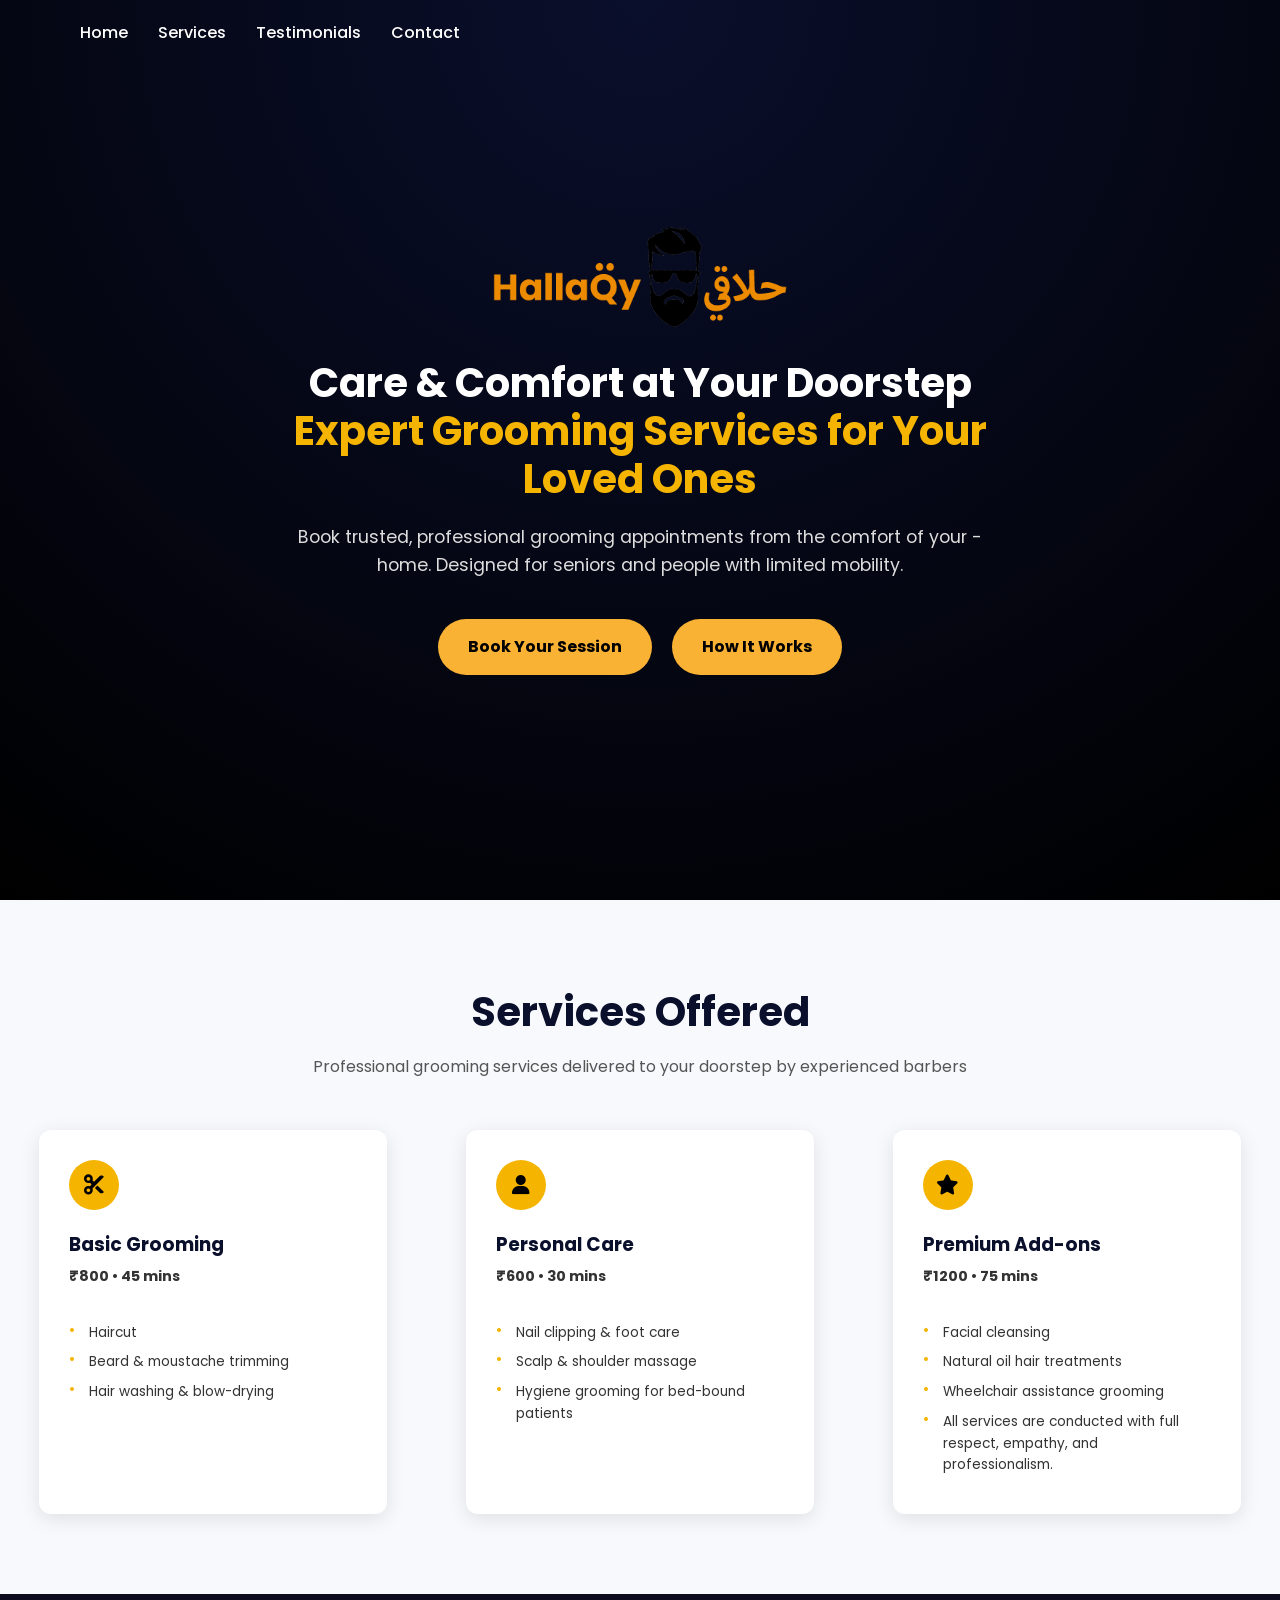
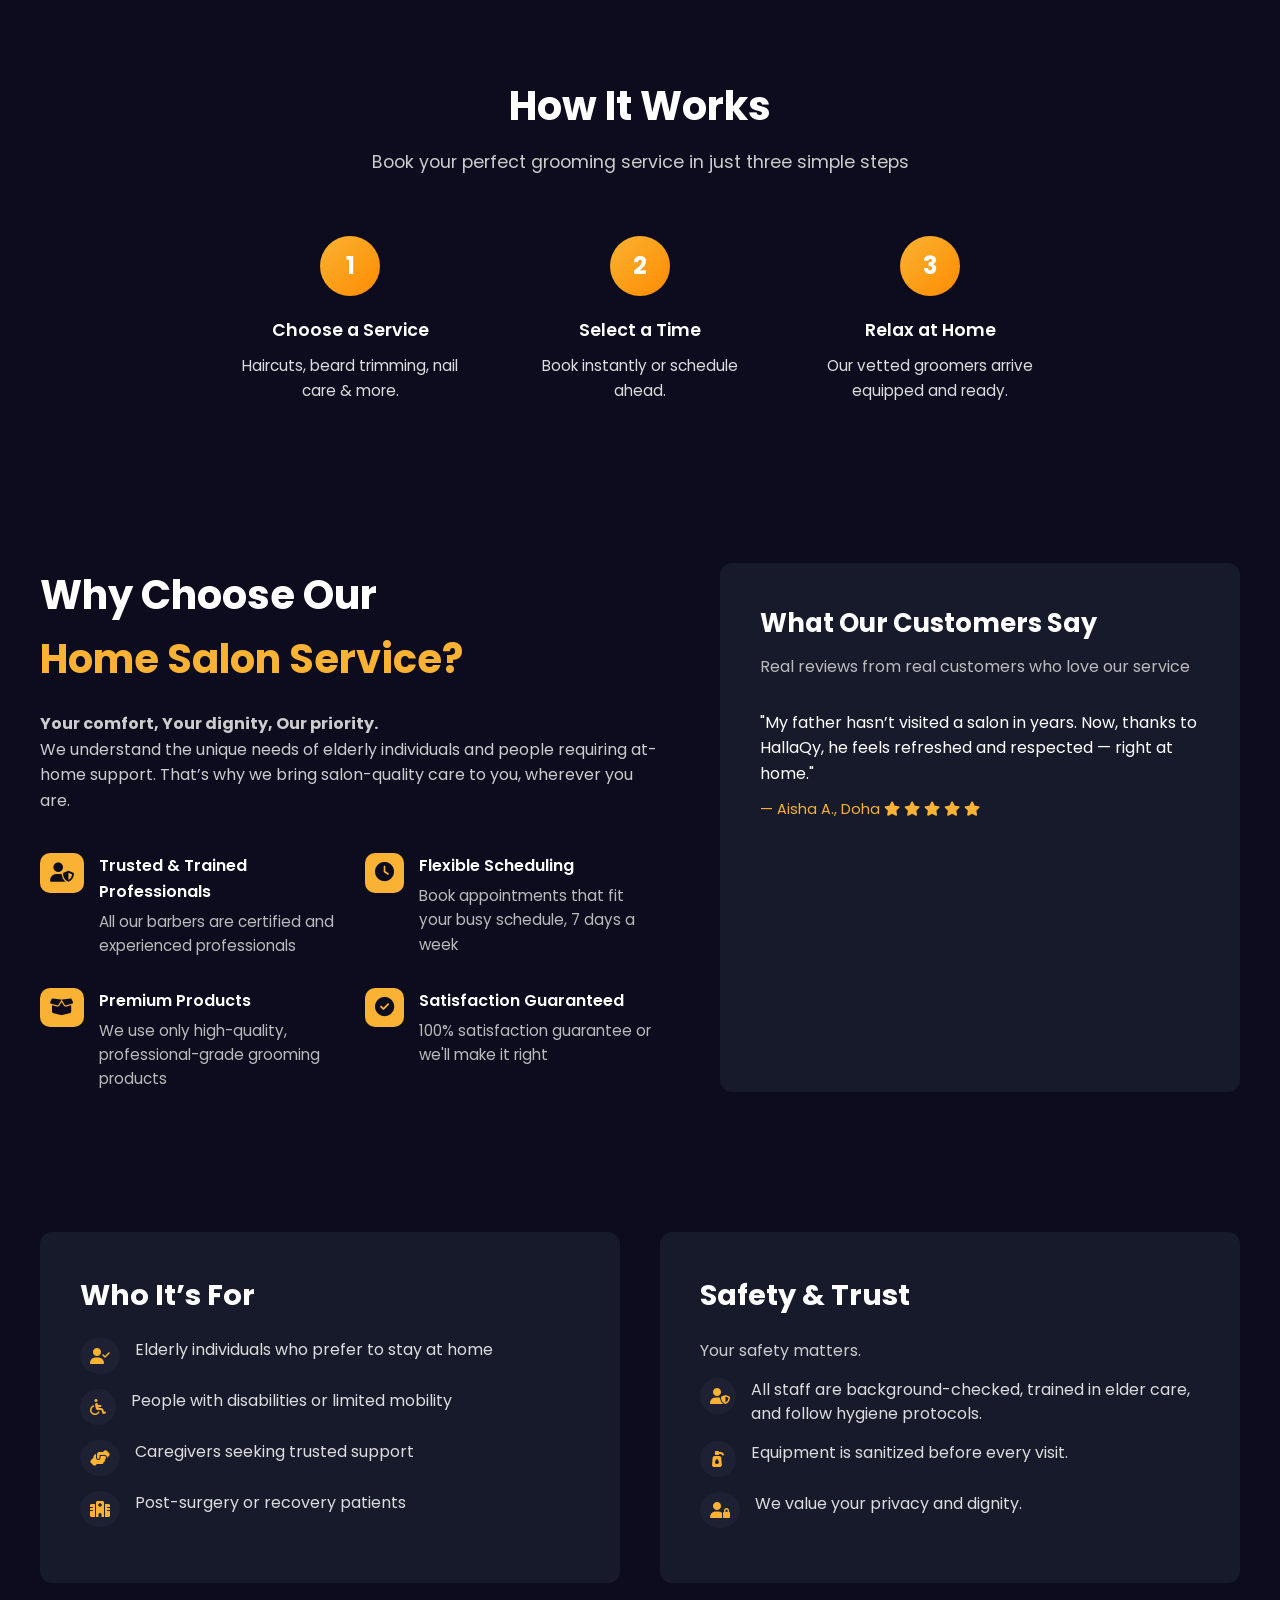
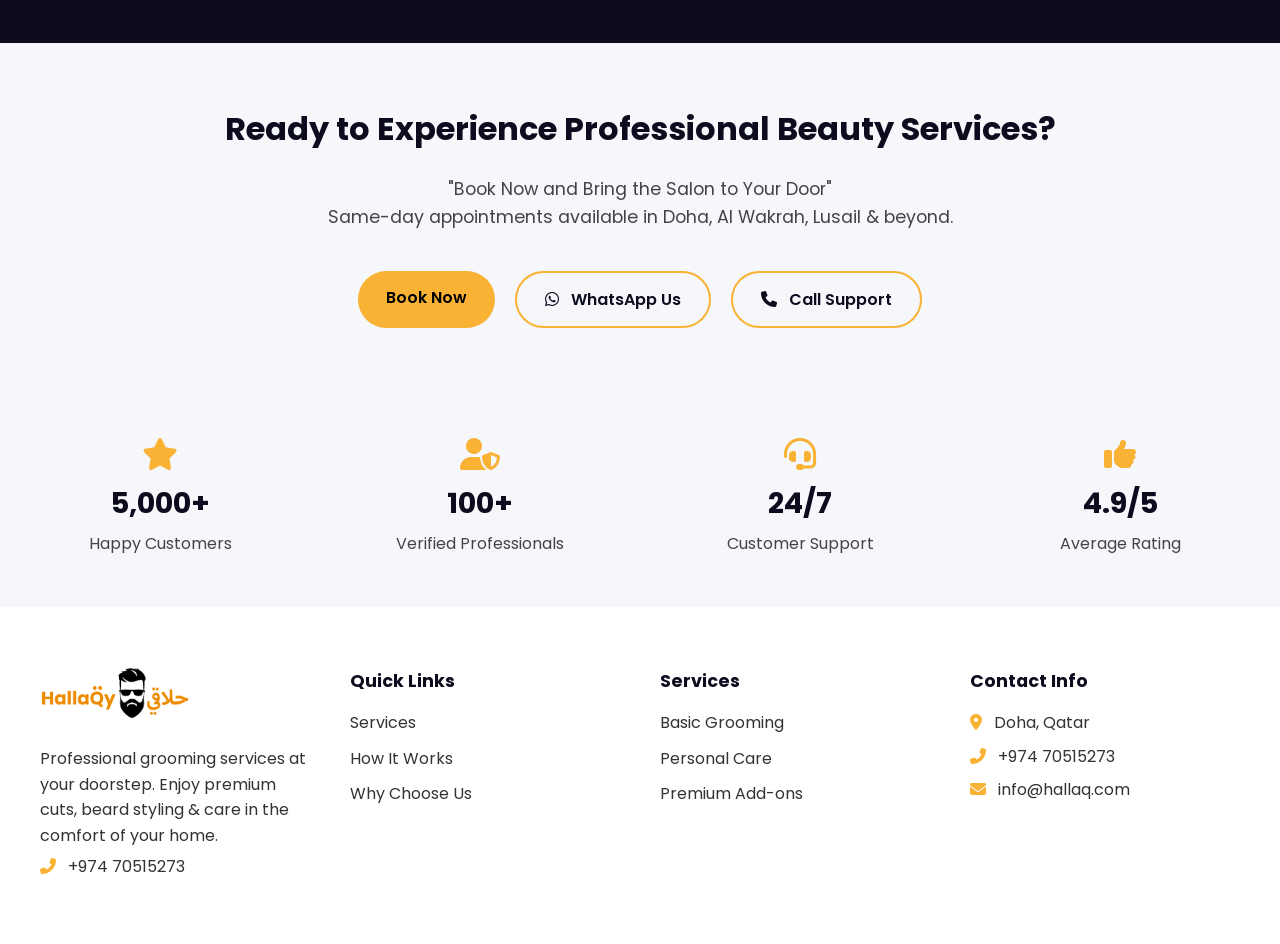
==== index.html @ 3d8571be "index.html" ====
<!DOCTYPE html>
<html lang="en">
<head>
  <meta charset="UTF-8" />
  <meta name="viewport" content="width=device-width, initial-scale=1.0"/>
  <link href="https://fonts.googleapis.com/css2?family=Poppins:wght@400;600;700&display=swap" rel="stylesheet">
<!-- Font Awesome CDN -->
<link rel="stylesheet" href="https://cdnjs.cloudflare.com/ajax/libs/font-awesome/6.4.0/css/all.min.css">

  <title>HallaQy</title>
  <link rel="stylesheet" href="css/style.css" />
</head>
<!-- ===== Navbar ===== -->
<header>
  <nav class="navbar">
    <ul id="navbar" class="nav-links">
      <li><a href="#">Home</a></li>
      <li><a href="#services">Services</a></li>
      <li><a href="#why-choose">Testimonials</a></li>
      <li><a href="#footer-contact">Contact</a></li>
    </ul>
  </nav>
</header>


<!-- ===== Hero Section ===== -->
<section class="hero">
  <div class="hero-content">
  <div class="hero-logo-wrap">
    <img src="images/LOGO-1.png" alt="HallaQ Gents Logo" class="hero-logo">
  </div>

    <h1>
      Care & Comfort at Your Doorstep<br />
      <span>Expert Grooming Services for Your Loved Ones</span>
    </h1>
    <p>
      Book trusted, professional grooming appointments from the comfort of your - home. Designed for seniors and people with
      limited mobility.
    </p>
    <div class="hero-buttons">
      <a href="#" class="btn btn-primary" data-open="booking">Book Your Session</a>
      <a href="#how-it-works" class="btn btn-primary">How It Works</a>
    </div>
  </div>
</section>

<!-- ===== Services Section ===== -->
<section id="services" class="services">
  <div class="container">
    <h2>Services Offered</h2>
    <p class="section-subtitle">Professional grooming services delivered to your doorstep by experienced barbers</p>
    <div class="service-cards">
      <!-- Card 1 -->
      <div class="service-card">
        <div class="service-icon"><i class="fas fa-cut"></i></div>
        <h3>Basic Grooming</h3>
        <p class="price">₹800 • 45 mins</p>
        <p></p>
        <ul>
          <li>Haircut</li>
          <li>Beard & moustache trimming</li>
          <li>Hair washing & blow-drying</li>
        </ul>
      </div>

      <!-- Card 2 -->
      <div class="service-card">
        <div class="service-icon"><i class="fas fa-user"></i></div>
        <h3>Personal Care</h3>
        <p class="price">₹600 • 30 mins</p>
        <p></p>
        <ul>
          <li>Nail clipping & foot care</li>
          <li>Scalp & shoulder massage</li>
          <li>Hygiene grooming for bed-bound patients</li>
        </ul>
      </div>

      <!-- Card 3 -->
      <div class="service-card">
        <div class="service-icon"><i class="fas fa-star"></i></div>
        <h3>Premium Add-ons</h3>
        <p class="price">₹1200 • 75 mins</p>
        <p></p>
        <ul>
          <li>Facial cleansing</li>
          <li>Natural oil hair treatments</li>
          <li>Wheelchair assistance grooming</li>
          <li>All services are conducted with full respect, empathy, and professionalism.</li>
        </ul>
      </div>

  </div>

</section>

<!-- ===== How It Works Section ===== -->
<section id="how-it-works" class="how-it-works">
  <h2>How It Works</h2>
  <p class="how-subtitle">
    Book your perfect grooming service in just three simple steps
  </p>
  <div class="how-steps">
    <div class="how-step">
      <div class="how-icon">1</div>
      <h3>Choose a Service</h3>
      <p>Haircuts, beard trimming, nail care & more.</p>
    </div>
    <div class="how-step">
      <div class="how-icon">2</div>
      <h3>Select a Time</h3>
      <p>Book instantly or schedule ahead.</p>
    </div>
    <div class="how-step">
      <div class="how-icon">3</div>
      <h3>Relax at Home</h3>
      <p>Our vetted groomers arrive equipped and ready.</p>
    </div>
  </div>
</section>

<!-- ===== Why Chose Us Section ===== -->
<section id="why-choose" class="why-choose">
  <div class="why-left">
    <h2>Why Choose Our<br><span>Home Salon Service?</span></h2>
    <p>
     <strong>Your comfort, Your dignity, Our priority.</strong><br>
     We understand the unique needs of elderly individuals and people requiring at-home support. That’s why we bring
     salon-quality care to you, wherever you are.
    </p>

    <div class="features">
      <div class="feature-item">
        <i class="fas fa-user-shield"></i>
        <div>
          <h4>Trusted & Trained Professionals</h4>
          <p>All our barbers are certified and experienced professionals</p>
        </div>
      </div>

      <div class="feature-item">
        <i class="fas fa-clock"></i>
        <div>
          <h4>Flexible Scheduling</h4>
          <p>Book appointments that fit your busy schedule, 7 days a week</p>
        </div>
      </div>

      <div class="feature-item">
        <i class="fas fa-box-open"></i>
        <div>
          <h4>Premium Products</h4>
          <p>We use only high-quality, professional-grade grooming products</p>
        </div>
      </div>

      <div class="feature-item">
        <i class="fas fa-check-circle"></i>
        <div>
          <h4>Satisfaction Guaranteed</h4>
          <p>100% satisfaction guarantee or we'll make it right</p>
        </div>
      </div>
    </div>
  </div>

  <div class="why-right">
    <h3>What Our Customers Say</h3>
    <p class="subheading">
      Real reviews from real customers who love our service
    </p>
    <div class="reviews-carousel">
      <div class="review active">
        <p>"My father hasn’t visited a salon in years. Now, thanks to HallaQy, he feels refreshed and respected — right at home."</p>
        <span>— Aisha A., Doha</span>
          <span>
          <i class="fas fa-star"></i> 
           <i class="fas fa-star"></i> 
            <i class="fas fa-star"></i> 
             <i class="fas fa-star"></i> 
              <i class="fas fa-star"></i> 
            </span>
      </div>
      <div class="review">
        <p>"Highly professional, respectful, and kind. It’s more than a service — it’s comfort for my mother."</p>
        <span>— Nasser K.</span>
         <span>
          <i class="fas fa-star"></i> 
           <i class="fas fa-star"></i> 
            <i class="fas fa-star"></i> 
             <i class="fas fa-star"></i> 
             <i class="fas fa-star-half-alt"></i> 
            </span>
      </div>
      <div class="review">
        <p>"Brilliant experience! The barber was punctual, clean, and made my grandfather feel valued."</p>
        <span>— Fatima R.</span>
         <span>
          <i class="fas fa-star"></i> 
           <i class="fas fa-star"></i> 
            <i class="fas fa-star"></i> 
             <i class="fas fa-star"></i> 
              <i class="fas fa-star"></i>
            </span>
      </div>
    </div>
  </div>
</section>

<!-- ===== Who is it for ===== -->
<section class="who-safety">
  <div class="who">
    <h3>Who It’s For</h3>
    <ul>
      <li><i class="fas fa-user-check"></i> Elderly individuals who prefer to stay at home</li>
      <li><i class="fas fa-wheelchair"></i> People with disabilities or limited mobility</li>
      <li><i class="fas fa-hands-helping"></i> Caregivers seeking trusted support</li>
      <li><i class="fas fa-hospital"></i> Post-surgery or recovery patients</li>
    </ul>
  </div>
  <div class="safety">
    <h3>Safety & Trust</h3>
    <p>Your safety matters.</p>
    <ul>
      <li><i class="fas fa-user-shield"></i> All staff are background-checked, trained in elder care, and follow hygiene protocols.</li>
      <li><i class="fas fa-pump-soap"></i> Equipment is sanitized before every visit.</li>
      <li><i class="fas fa-user-lock"></i> We value your privacy and dignity.</li>
    </ul>
  </div>
</section>

<!--Booking-->
<section class="cta-section">
  <h2>Ready to Experience Professional Beauty Services?</h2>
  <p>"Book Now and Bring the Salon to Your Door"<br>
  Same-day appointments available in Doha, Al Wakrah, Lusail & beyond.</p>
  <div class="cta-buttons">
    <a href="#booking" class="btn-primary" data-open="booking">Book Now</a>
    <a href="https://api.whatsapp.com//phone=+974 70515273" class="btn-outline"><i class="fab fa-whatsapp"></i> WhatsApp Us</a>
    <a href="tel: +97470515273" class="btn-outline"><i class="fas fa-phone"></i> Call Support</a>
  </div>
</section>

<!-- ====== Stats Section ====== -->
<section class="stats-section">
  <div class="stats-container">
    <div class="stat-item">
      <i class="fas fa-star"></i>
      <h3>5,000+</h3>
      <p>Happy Customers</p>
    </div>
    <div class="stat-item">
      <i class="fas fa-user-shield"></i>
      <h3>100+</h3>
      <p>Verified Professionals</p>
    </div>
    <div class="stat-item">
      <i class="fas fa-headset"></i>
      <h3>24/7</h3>
      <p>Customer Support</p>
    </div>
    <div class="stat-item">
      <i class="fas fa-thumbs-up"></i>
      <h3>4.9/5</h3>
      <p>Average Rating</p>
    </div>
  </div>
</section>

<!-- ===== Book Now Popup Form ===== -->
<div id="bookingModal" class="modal">
  <div class="modal-content">
    <span class="close">&times;</span>
    <h2>Your Grooming, Your Home – Book Now!</h2>
    <form action="https://formspree.io/f/xwpbjlen" method="POST">
      <label for="fullName">Full Name *</label>
      <input type="text" id="fullName" name="fullName" required placeholder="Enter your full name">

      <label for="phone">Phone Number *</label>
        <input type="tel" id="phone" name="phone" pattern="^(?:\+974)?[3-7]\d{7}$" required placeholder="+974 xxxxxxxx">
      <label for="email">Email Address</label>
      <input type="email" id="email" name="email" placeholder="example@email.com">

      <label for="location">Your Location *</label>
      <div class="location-wrapper">
        <input type="text" id="location" name="location" required placeholder="Enter your location">
        <button type="button" id="getLocation">Use Current Location</button>
      </div>
      <div id="map" style="height: 300px; display:none;"></div>

      <label for="service">Select Service *</label>
      <select id="service" name="service" required>
        <option value="">-- Select a Service --</option>
        <option value="Basic Grooming">Basic Grooming - QAR 80</option>
        <option value="Beard Grooming">Personal Care - QAR 60</option>
        <option value="Complete Makeover">Premium Add-ons - QAR 120</option>
      </select>

      <label for="date">Preferred Date *</label>
      <input type="date" id="date" name="date" required>

      <label for="preferredTime">Preferred Time *</label>
      <select id="preferredTime" name="preferredTime" required>
        <!-- Time slots generated dynamically -->
      </select>

      <label for="specialRequest">Special Request</label>
      <textarea id="specialRequest" name="specialRequest" placeholder="Any specific requirements or preferences..."></textarea>

      <!--Formspree honeypot anti-spam -->
      <input type="text" name="_gotcha" style="display:none">

      <!-- Thank-you page after submission -->
      <input type="hidden" name="_next" value="https://yourdomain.com/thank-you.html">


      <button type="submit" class="book-btn">Book Appointment</button>
    </form>
  </div>
</div>



<!-- ====== Footer ====== -->
<footer class="footer">
  <div class="footer-container">
    <div class="footer-about">
      <img src="images/LOGO-1.png" alt="HallaQ" class="footer-logo">
      <p>Professional grooming services at your doorstep. Enjoy premium cuts, beard styling & care in the comfort of your home.</p>
      <p><i class="fas fa-phone-alt"></i> +974 70515273</p>
    </div>
    <div class="footer-links">
      <h4>Quick Links</h4>
      <ul>
        <li><a href="#services">Services</a></li>
        <li><a href="#how-it-works">How It Works</a></li>
        <li><a href="#why-choose">Why Choose Us</a></li>
      </ul>
    </div>
    <div class="footer-services">
      <h4>Services</h4>
      <ul>
        <li>Basic Grooming</li>
        <li>Personal Care</li>
        <li>Premium Add-ons</li>
      </ul>
    </div>
    <div id="footer-contact" class="footer-contact">
      <h4>Contact Info</h4>
      <p><i class="fas fa-map-marker-alt"></i> Doha, Qatar</p>
      <p><i class="fas fa-phone-alt"></i> +974 70515273</p>
      <p><i class="fas fa-envelope"></i> info@hallaq.com</p>
    </div>
  </div>
</footer>

<!--Review Motion-->
<script>
  let reviews = document.querySelectorAll('.review');
  let index = 0;

  setInterval(() => {
    reviews[index].classList.remove('active');
    index = (index + 1) % reviews.length;
    reviews[index].classList.add('active');
  }, 5000); // 5 seconds
</script>

<!--Booking Form js-->
<script>
  // === Open/Close Modal ===
  const modal = document.getElementById("bookingModal");
  const openBtn = document.querySelectorAll("[data-open='booking']");
  const closeBtn = document.querySelector(".close");

  openBtn.forEach(btn => {
    btn.onclick = e => {
      e.preventDefault();
      modal.style.display = "block";
      generateTimeSlots(); // Generate slots when opening
    };
  });

  closeBtn.onclick = () => modal.style.display = "none";
  window.onclick = e => { if (e.target == modal) modal.style.display = "none"; };

  // === Get Location ===
  document.getElementById("getLocation").addEventListener("click", () => {
    if (navigator.geolocation) {
      navigator.geolocation.getCurrentPosition(showPosition);
    } else {
      alert("Geolocation is not supported by this browser.");
    }
  });

  function showPosition(position) {
    const lat = position.coords.latitude;
    const lon = position.coords.longitude;
    document.getElementById("location").value = `Lat: ${lat}, Lon: ${lon}`;
    showMap(lat, lon);
  }

  function showMap(lat, lon) {
    const mapDiv = document.getElementById("map");
    mapDiv.style.display = "block";
    mapDiv.innerHTML = `<iframe
      width="100%"
      height="300"
      frameborder="0" style="border:0"
      src="https://www.google.com/maps?q=${lat},${lon}&hl=es;z=14&output=embed">
    </iframe>`;
  }

  // === Generate Preferred Time Slots ===
  function generateTimeSlots() {
    const select = document.getElementById('preferredTime');
    const now = new Date();
    const currentHour = now.getHours();
    const nextAvailableHour = Math.max(10, currentHour + 1); // 10 AM earliest

    select.innerHTML = ''; // Clear previous

    for (let hour = nextAvailableHour; hour <= 22; hour++) {
      let ampm = hour >= 12 ? 'PM' : 'AM';
      let displayHour = hour % 12;
      displayHour = displayHour ? displayHour : 12;

      const option = document.createElement('option');
      option.value = `${displayHour}:00 ${ampm}`;
      option.text = `${displayHour}:00 ${ampm}`;
      select.appendChild(option);
    }

    if (select.options.length === 0) {
      const option = document.createElement('option');
      option.text = 'No slots available today. Please select another date.';
      option.disabled = true;
      select.appendChild(option);
    }
  }
    generateTimeSlots();
</script>


</html>
---- css/style.css ----
/* Reset default styles */
* {
  margin: 0;
  padding: 0;
  box-sizing: border-box;
}

body {
  line-height: 1.6;
  color: #fff;
  font-family: 'Poppins', sans-serif;
}

html {
  scroll-behavior: smooth;
}


/* Navbar */
header {
  position: absolute;
  top: 0;
  width: 100%;
  padding: 20px 50px;
  display: flex;
  justify-content: space-between;
  align-items: center;
  z-index: 10;
}

.navbar {
  display: flex;
  justify-content: space-between;
  align-items: center;
  width: 100%;
}

.logo {
  font-size: 1.5rem;
  font-weight: bold;
}

.nav-links {
  list-style: none;
  display: flex;
}

.nav-links li {
  margin-left: 30px;
}

#navbar li a:hover,
#navbar li a.active{
    color: #f4b400;
}

.nav-links a {
  text-decoration: none;
  color: #fff;
  font-weight: 500;
  transition: color 0.3s ease;
}

.nav-links a:hover {
  color: #ddd;
}

/* Hero Section */
.hero {
  height: 100vh;
  background: radial-gradient(circle at top, #0a0f2c, #000);
  color: #fff;
  display: flex;
  align-items: center;
  justify-content: center;
  text-align: center;
  padding: 0 20px;
}

.hero-content {
  max-width: 700px;
}

.hero-logo-wrap {
  display: flex;
  justify-content: center;
  align-items: center;
  margin-bottom: 30px;
}

.hero-logo {
  max-width: 300px; /* Adjust to your preference */
  height: auto;
}


.hero h1 {
  font-size: 2.5rem;
  line-height: 1.2;
  margin-bottom: 20px;
}

.hero h1 span {
  color: #f4b400; /* Golden yellow */
}

.hero p {
  font-size: 1.1rem;
  color: #ddd;
  margin-bottom: 40px;
}

.btn {
  display: inline-block;
  padding: 15px 30px;
  background: #f4b400;
  color: #000;
  font-weight: bold;
  text-decoration: none;
  border-radius: 30px;
  transition: background 0.3s ease;
}

.btn:hover {
  background: #e0a800;
}

.hero-buttons {
  display: flex;
  gap: 20px;
  justify-content: center;
  flex-wrap: wrap; /* Responsive on small screens */
}

.btn-primary {
  background: #f4b400;
  color: #000;
}

.btn-secondary {
  background: transparent;
  border: 2px solid #f4b400;
  color: #f4b400;
}

.btn-primary:hover {
  background: #e0a800;
}

.btn-secondary:hover {
  background: #f4b400;
  color: #000;
}

/* Services Section */
.services {
  padding: 80px 20px;
  background: #f8f9fc;
  text-align: center;
}

.services h2 {
  font-size: 2.5rem;
  margin-bottom: 10px;
  color: #0a0f2c;
}

.section-subtitle {
  font-size: 1rem;
  color: #555;
  margin-bottom: 50px;
}

.service-cards {
  display: grid;
  grid-template-columns: repeat(auto-fit, minmax(200px, 1fr));
  gap: 40px;
  justify-items: center;
}

.service-card {
  background: #fff;
  border-radius: 12px;
  box-shadow: 0 5px 20px rgba(0,0,0,0.1);
  padding: 30px;
  display: flex;
  flex-direction: column;
  height: 100%;
  width: 90%;
  margin-left: 50px;
  margin-right: 50px;
  text-align: left;
  transition: transform 0.3s ease;
}

.service-card:hover {
  transform: translateY(-8px);
}

.service-icon {
  background: #f4b400;
  color: #000;
  font-size: 24px;
  width: 50px;
  height: 50px;
  border-radius: 50%;
  display: flex;
  align-items: center;
  justify-content: center;
  margin-bottom: 20px;
}

.service-icon i {
  font-size: 20px;
}

.service-card h3 {
  margin-bottom: 5px;
  color: #0a0f2c;
}

.price {
  margin: 0; 
  font-weight: 700;
  font-size: 1rem;
  color: #333; /* dark text */
}


.service-card p {
  font-size: 0.9rem;
  margin-bottom: 15px;
  color: #333;
}

.service-card ul {
  list-style: none;
  padding: 0;
  margin-top: 4px;
}

.service-card ul li {
  font-size: 0.85rem;
  margin-top: 0px;
  margin-bottom: 8px;
  position: relative;
  padding-left: 20px;
  color: #333; /* <-- Makes text dark and readable on white background */
}

.service-card ul li::before {
  content: '•';
  position: absolute;
  left: 0;
  color: #f4b400; /* Golden bullet point */
  font-size: 1rem;
  line-height: 1;
}

/* === How It Works Section === */
.how-it-works {
  background: #0c0c1e; /* same dark hero bg */
  color: #fff;
  text-align: center;
  padding: 80px 20px;
}

.how-it-works h2 {
  font-size: 2.5rem;
  margin-bottom: 10px;
}

.how-it-works .how-subtitle {
  font-size: 1.1rem;
  color: #ccc;
  margin-bottom: 60px;
}

.how-steps {
  display: flex;
  flex-wrap: wrap;
  justify-content: center;
  gap: 40px;
}

.how-step {
  max-width: 250px;
}

.how-icon {
  background: linear-gradient(135deg, #f9b233, #ff8c00); /* gold/orange gradient */
  color: #fff;
  font-size: 1.5rem;
  width: 60px;
  height: 60px;
  line-height: 60px;
  margin: 0 auto 20px;
  border-radius: 50%;
  font-weight: 700;
}

.how-step h3 {
  margin-bottom: 10px;
  font-size: 1.1rem;
  font-weight: 600;
}

.how-step p {
  font-size: 0.95rem;
  color: #ddd;
}


/* === Why Choose Section === */
.why-choose {
  display: flex;
  flex-wrap: wrap;
  background: #0c0c1e; /* same as hero */
  color: #fff;
  padding: 80px 40px;
  gap: 60px;
}

.why-left {
  flex: 1 1 500px;
}

.why-left h2 {
  font-size: 2.5rem;
  margin-bottom: 20px;
}

.why-left h2 span {
  color: #f9b233; /* brand accent */
}

.why-left p {
  color: #ccc;
  margin-bottom: 40px;
  line-height: 1.6;
}

.features {
  display: grid;
  grid-template-columns: 1fr 1fr;
  gap: 30px;
}

.feature-item {
  display: flex;
  align-items: flex-start;
  gap: 15px;
}

.feature-item i {
  background: #f9b233;
  color: #0c0c1e;
  padding: 10px;
  border-radius: 10px;
  font-size: 1.2rem;
}

.feature-item h4 {
  margin: 0 0 5px;
  font-weight: 600;
}

.feature-item p {
  margin: 0;
  font-size: 0.95rem;
  color: #bbb;
}

.why-right {
  flex: 1 1 400px;
  background: #161a2b; /* slightly lighter for contrast */
  border-radius: 12px;
  padding: 40px;
}

.why-right h3 {
  margin-bottom: 10px;
  font-size: 1.6rem;
}

.why-right .subheading {
  margin-bottom: 30px;
  color: #bbb;
  font-size: 1rem;
}

.reviews-carousel {
  position: relative;
  height: 150px;
}

.review {
  position: absolute;
  top: 0;
  left: 0;
  opacity: 0;
  transition: opacity 1s ease;
}

.review.active {
  opacity: 1;
}

.review p {
  font-style: 'Poppins', sans-serif;
  margin-bottom: 10px;
}

.review span {
  font-size: 0.9rem;
  color: #f9b233;
}

/* === Who It’s For & Safety === */
.who-safety {
  display: flex;
  flex-wrap: wrap;
  justify-content: space-between;
  background: #0c0c1e; /* same as hero & why choose */
  padding: 60px 40px;
  gap: 40px;
}

.who, .safety {
  flex: 1 1 450px;
  background: #161a2b; /* slight contrast box */
  padding: 40px;
  border-radius: 12px;
}

.who h3, .safety h3 {
  font-size: 1.8rem;
  margin-bottom: 20px;
  color: #fff;
}

.who ul, .safety ul {
  list-style: none;
  padding: 0;
}

.who li, .safety li {
  display: flex;
  align-items: flex-start;
  gap: 15px;
  margin-bottom: 15px;
  color: #ddd;
  line-height: 1.5;
}

.who li i, .safety li i {
  color: #f9b233;
  background: #1e2133;
  padding: 10px;
  border-radius: 50%;
  min-width: 36px;
  text-align: center;
}

.safety p {
  margin-bottom: 15px;
  color: #ccc;
}

/* === CTA Section === */
.cta-section {
  background: #f5f7fb;  /* Light background for contrast */
  padding: 60px 40px;
  text-align: center;
}

.cta-section h2 {
  font-size: 2rem;
  color: #0c0c1e;
  margin-bottom: 20px;
}

.cta-section p {
  font-size: 1.1rem;
  color: #444;
  margin-bottom: 40px;
  line-height: 1.6;
}

.cta-buttons {
  display: flex;
  flex-wrap: wrap;
  justify-content: center;
  gap: 20px;
}

.cta-buttons a {
  padding: 14px 28px;
  border-radius: 50px;
  text-decoration: none;
  font-weight: 600;
  transition: all 0.3s ease;
}

.btn-primary {
  background: #f9b233;
  color: #000;
}

.btn-primary:hover {
  background: #ffbf47;
}

.btn-outline {
  border: 2px solid #f9b233;
  color: #0c0c1e;
}

.btn-outline:hover {
  background: #f9b233;
  color: #000;
}

.cta-buttons i {
  margin-right: 8px;
}

/* === Stats Section === */
.stats-section {
  background: #f5f7fb;  /* Light background for contrast */
  padding: 50px 20px;
  text-align: center;
}

.stats-container {
  display: flex;
  flex-wrap: wrap;
  justify-content: center;
  gap: 40px;
}

.stat-item {
  flex: 1 1 200px;
}

.stat-item i {
  font-size: 2rem;
  color: #f9b233; /* Accent color */
  margin-bottom: 10px;
}

.stat-item h3 {
  font-size: 1.8rem;
  color: #0c0c1e;
  margin-bottom: 5px;
}

.stat-item p {
  font-size: 1rem;
  color: #444;
}

/* === Footer === */
.footer {
  background: #fff;
  padding: 60px 40px;
  color: #333;
}

.footer-container {
  display: grid;
  grid-template-columns: repeat(auto-fit, minmax(200px, 1fr));
  gap: 40px;
}

.footer-logo {
  max-width: 150px;
  margin-bottom: 15px;
}

.footer-about p {
  margin: 5px 0;
}

.footer-links ul,
.footer-services ul {
  list-style: none;
  padding: 0;
}

.footer-links li,
.footer-services li {
  margin-bottom: 10px;
}

.footer-links a {
  text-decoration: none;
  color: #333;
}

.footer-links a:hover {
  text-decoration: underline;
}

.footer h4 {
  margin-bottom: 15px;
  font-size: 1.1rem;
  color: #0c0c1e;
}

.footer-contact p {
  margin: 8px 0;
}

.footer i {
  margin-right: 8px;
  color: #f9b233; /* Accent */
}

/* === Booking Modal === */
.modal {
  display: none;
  position: fixed;
  z-index: 1000;
  padding-top: 60px;
  left: 0; top: 0;
  width: 100%; height: 100%;
  overflow: auto;
  background-color: rgba(0,0,0,0.6);
}

.modal-content {
  background: #fff;
  margin: auto;
  padding: 30px;
  border-radius: 12px;
  max-width: 600px;
  position: relative;
  color: #0c0c1e;
}

.modal-content h2 {
  text-align: center;
  margin-bottom: 20px;
  color: #0c0c1e;
}

.modal-content label {
  display: block;
  margin: 12px 0 5px;
  font-weight: 600;
}

.modal-content input,
.modal-content select,
.modal-content textarea {
  width: 100%;
  padding: 12px;
  margin-bottom: 10px;
  border: 1px solid #ccc;
  border-radius: 6px;
}

.location-wrapper {
  display: flex;
  gap: 10px;
}

.location-wrapper button {
  flex-shrink: 0;
  background: #f9b233;
  border: none;
  padding: 12px 15px;
  border-radius: 6px;
  cursor: pointer;
}

.book-btn {
  display: block;
  width: 100%;
  background: #0c0c1e;
  color: #fff;
  border: none;
  padding: 15px;
  font-size: 1rem;
  border-radius: 6px;
  cursor: pointer;
  margin-top: 15px;
}

.close {
  position: absolute;
  top: 15px; right: 20px;
  font-size: 28px;
  cursor: pointer;
}

/* ================================
   📱 Mobile Responsiveness
   ================================ */
@media (max-width: 768px) {
  /* 1. General Body Padding */
  body {
    padding: 0 1rem;
  }

  /* 2. Hero Section */
  .hero-section {
    text-align: center;
    padding: 4rem 1rem;
  }
  .hero-section h1 {
    font-size: 1.5rem;
  }
  .hero-section p {
    font-size: 1rem;
  }
  .hero-section .btn {
    display: block;
    width: 100%;
    margin-bottom: 10px;
  }

  /* 3. Service Cards */
  .services {
    flex-direction: column;
    align-items: center;
  }
  .service-card {
    width: 100%;
    margin-bottom: 20px;
  }

  /* 4. Booking Modal */
  .booking-modal-content {
    width: 95%;
    max-width: 500px;
    margin: 20px auto;
    padding: 20px;
  }
  .booking-modal-content input,
  .booking-modal-content select,
  .booking-modal-content textarea {
    width: 100%;
  }

  /* 5. Buttons General */
  .btn, .btn-primary, .book-btn {
    display: block;
    width: 100%;
    margin-bottom: 10px;
    text-align: center;
  }

  /* 6. How It Works Section */
  .how-it-works {
    flex-direction: column;
    text-align: center;
  }
  .how-step {
    margin-bottom: 20px;
  }

  /* 7. Why Choose Us Section */
  .why-choose {
    flex-direction: row;
  }
  .why-left, .why-right {
    width: 100%;
    margin-bottom: 20px;
  }

  /* 8. Footer */
  .footer {
    flex-direction: column;
    text-align: center;
  }
  .footer a {
    display: block;
    margin-bottom: 10px;
  }

  /* 9. CTA Sections */
  .cta-section {
    padding: 2rem 1rem;
    text-align: center;
  }
  .cta-section h2 {
    font-size: 1.5rem;
  }
  .cta-section p {
    font-size: 1rem;
  }
  .cta-section .btn {
    width: 100%;
  }

  /* 10. Carousel / Testimonials */
  .testimonial {
    font-size: 1rem;
  }

  /* 11. Navigation if needed */
  .navbar {
    flex-direction: column;
  }
  .navbar a {
    display: block;
    margin: 10px 0;
  }
}
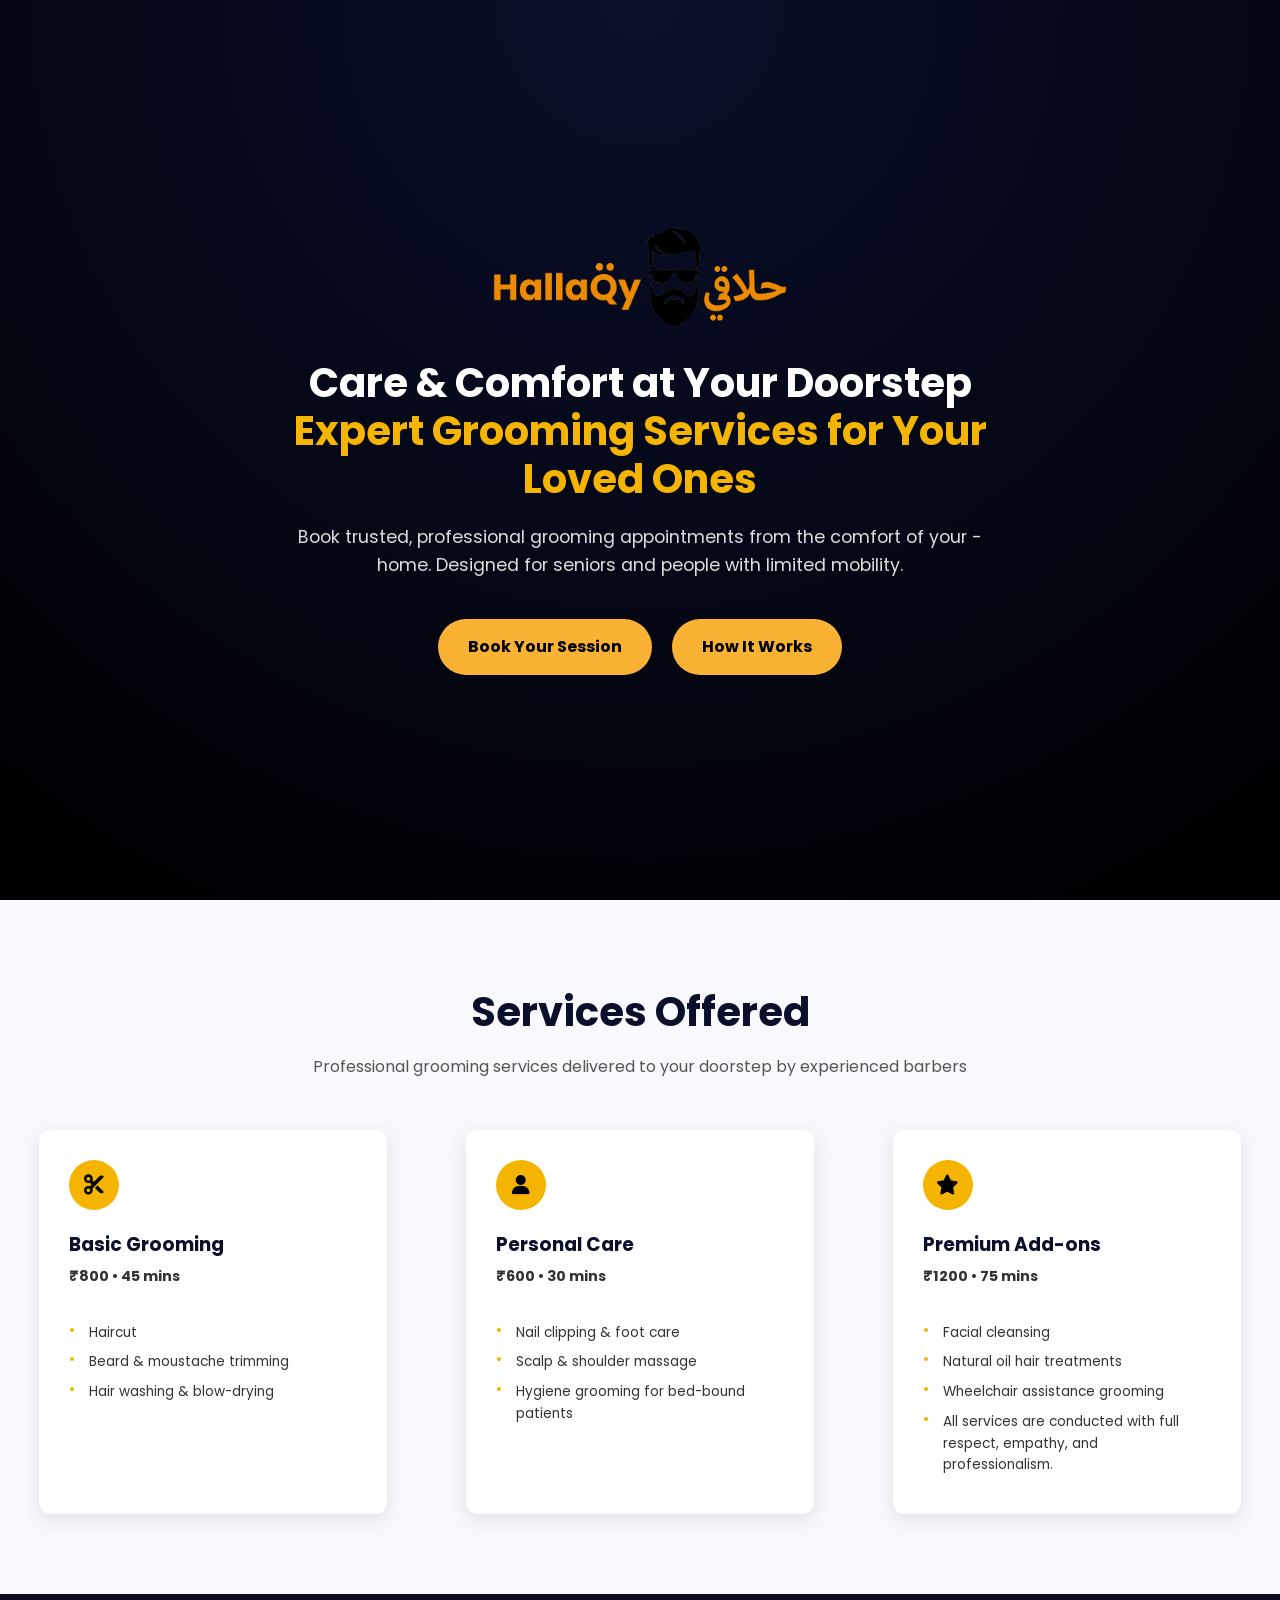
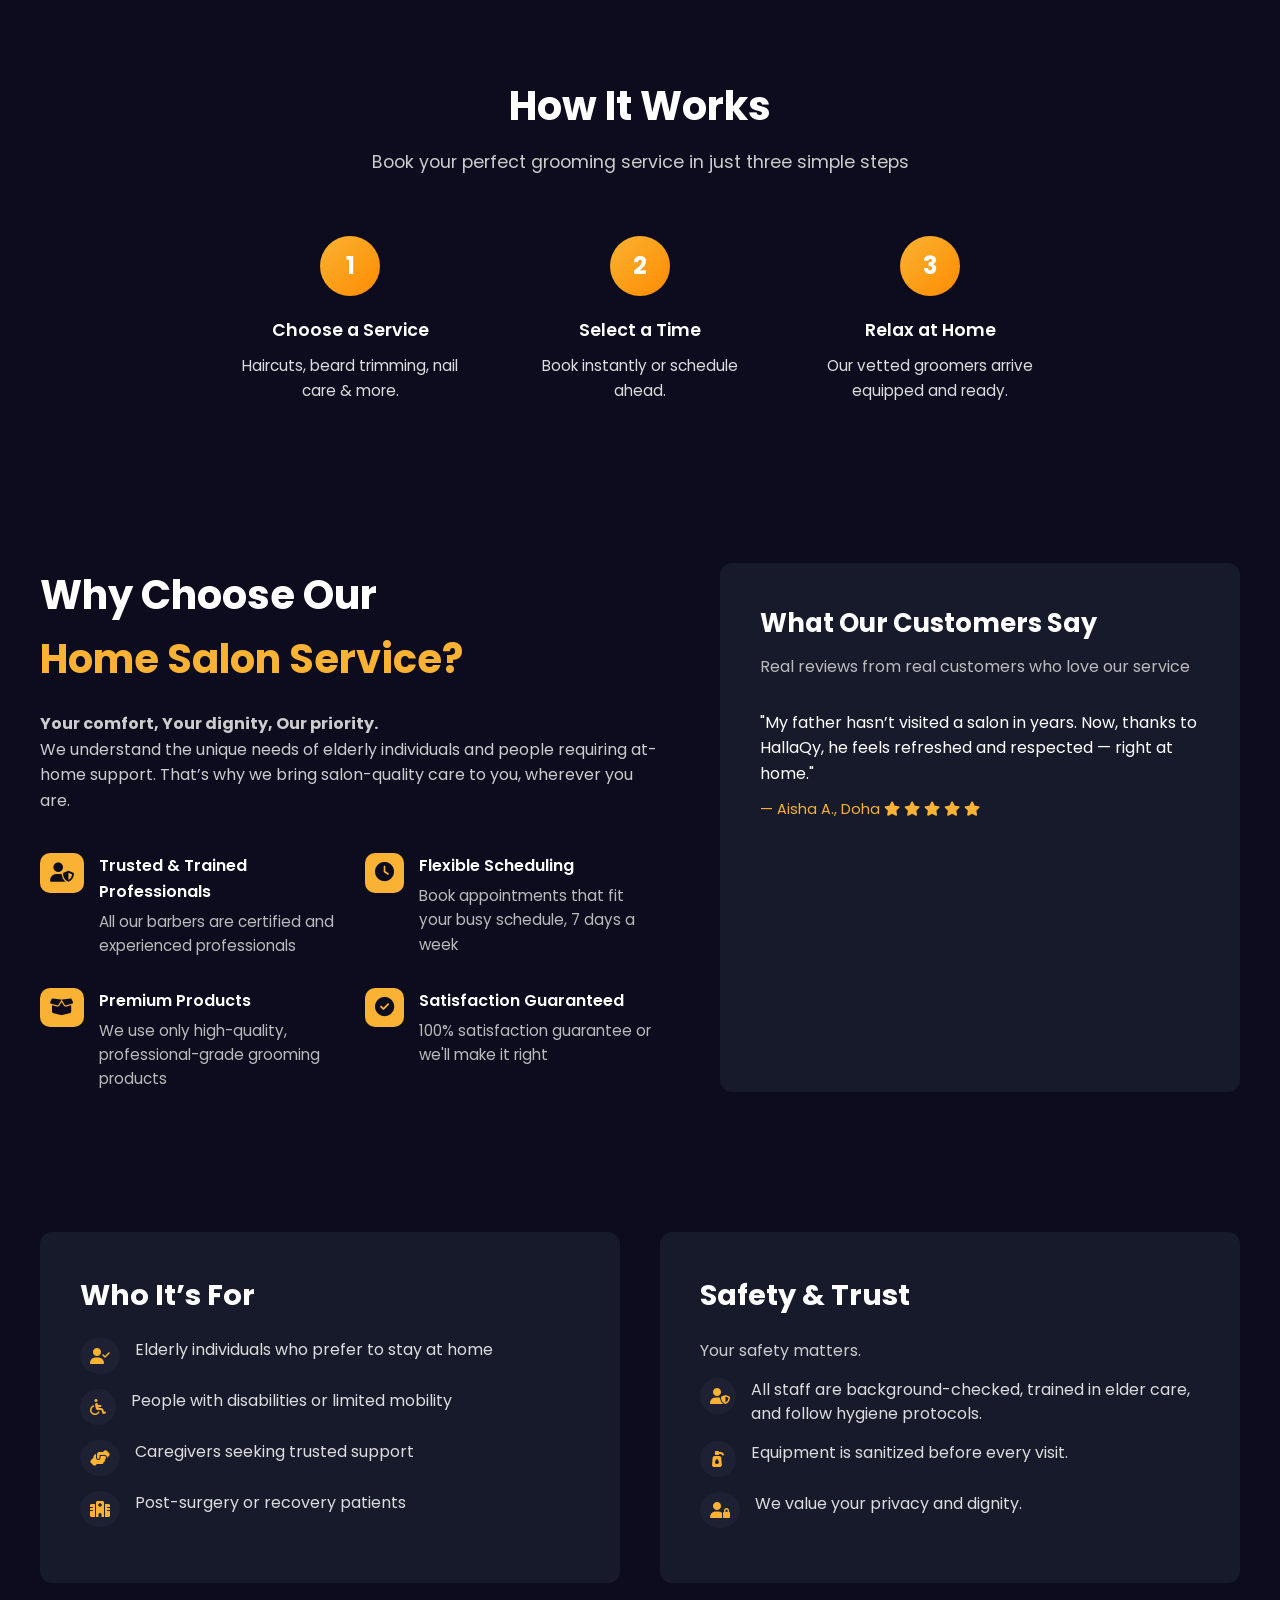
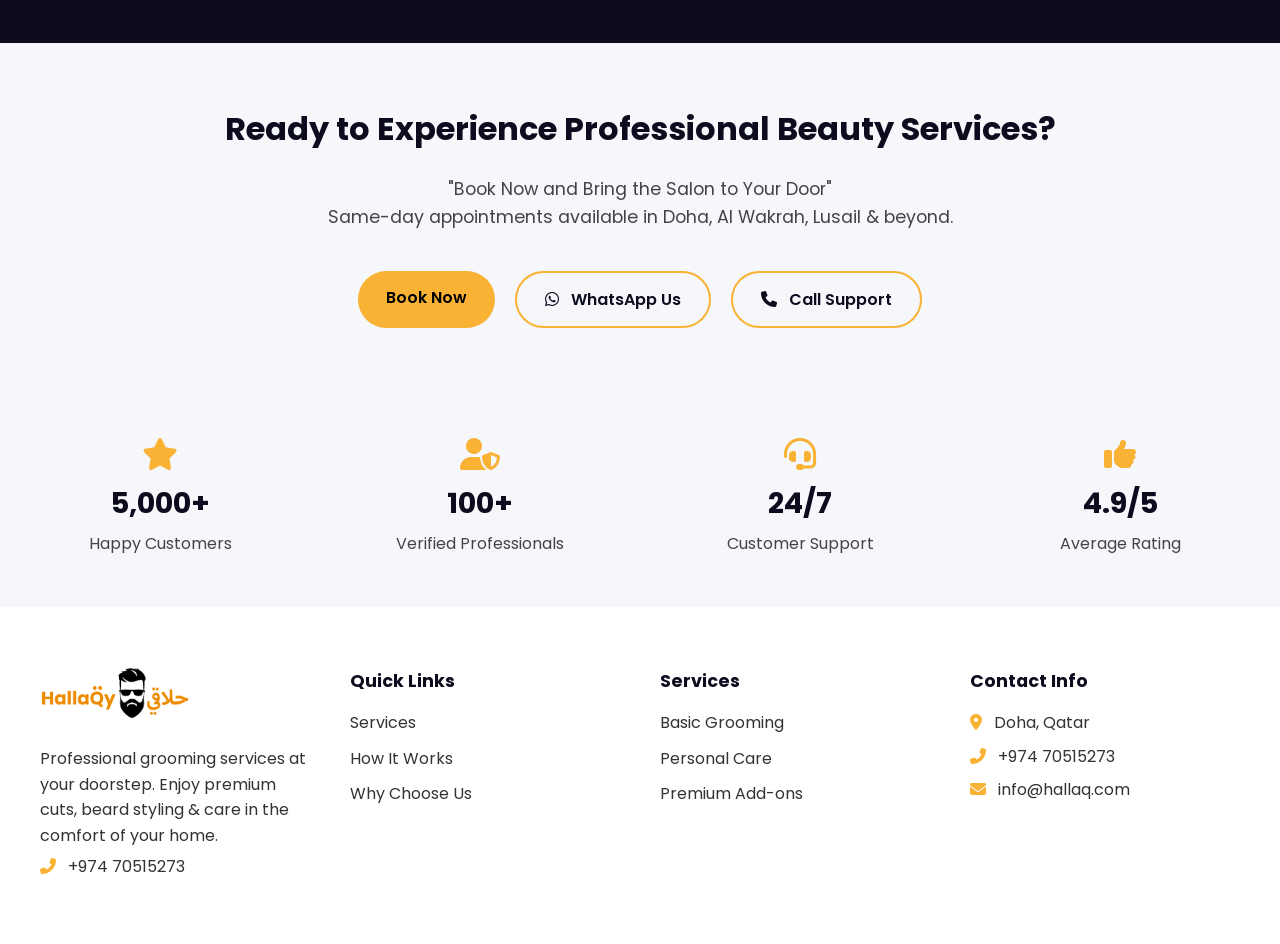
==== commit 7b067774: "Add files via upload" ====
--- a/index.html
+++ b/index.html
@@ -12,6 +12,7 @@
 </head>
 <!-- ===== Navbar ===== -->
 <header>
+<!-- remove comment if navbar needed in future
   <nav class="navbar">
     <ul id="navbar" class="nav-links">
       <li><a href="#">Home</a></li>
@@ -20,6 +21,7 @@
       <li><a href="#footer-contact">Contact</a></li>
     </ul>
   </nav>
+-->
 </header>
 
 
@@ -297,8 +299,8 @@
         <option value="Complete Makeover">Premium Add-ons - QAR 120</option>
       </select>
 
-      <label for="date">Preferred Date *</label>
-      <input type="date" id="date" name="date" required>
+      <label for="preferredDate">Preferred Date *</label>
+      <input type="date" id="preferredDate" name="preferredDate" required>
 
       <label for="preferredTime">Preferred Time *</label>
       <select id="preferredTime" name="preferredTime" required>
@@ -326,7 +328,7 @@
 <footer class="footer">
   <div class="footer-container">
     <div class="footer-about">
-      <img src="images/LOGO-1.png" alt="HallaQ" class="footer-logo">
+      <img src="/images/LOGO-1.png" alt="HallaQ" class="footer-logo">
       <p>Professional grooming services at your doorstep. Enjoy premium cuts, beard styling & care in the comfort of your home.</p>
       <p><i class="fas fa-phone-alt"></i> +974 70515273</p>
     </div>
@@ -412,16 +414,41 @@
     </iframe>`;
   }
 
-  // === Generate Preferred Time Slots ===
+  // === Block past dates === //
+  const dateInput = document.getElementById('preferredDate');
+  const today = new Date().toISOString().split('T')[0];
+  dateInput.setAttribute('min', today);
+
+  // === Generate Preferred Time Slots === //
   function generateTimeSlots() {
     const select = document.getElementById('preferredTime');
+
     const now = new Date();
-    const currentHour = now.getHours();
-    const nextAvailableHour = Math.max(10, currentHour + 1); // 10 AM earliest
-
-    select.innerHTML = ''; // Clear previous
-
-    for (let hour = nextAvailableHour; hour <= 22; hour++) {
+
+    let selectedDate;
+    if (!dateInput.value) {
+      selectedDate = new Date(now.toISOString().split('T')[0]);
+      dateInput.value = today; //Default date if empty
+    } else {
+      selectedDate = new Date(dateInput.value + 'T00:00:00');
+    }
+
+    const isToday = now.toDateString() === selectedDate.toDateString();
+
+    const workingHoursStart = 9;  // 9 AM
+    const workingHoursEnd = 17;   // 5 PM
+
+    let startHour;
+    if (isToday) {
+      startHour = Math.max(workingHoursStart, now.getHours() + 1);
+      if (startHour > workingHoursEnd) startHour = workingHoursEnd + 1; // No slots for today
+    } else {
+      startHour = workingHoursStart;
+    }
+
+    select.innerHTML = '';  // Clear previous
+
+    for (let hour = startHour; hour <= workingHoursEnd; hour++) {
       let ampm = hour >= 12 ? 'PM' : 'AM';
       let displayHour = hour % 12;
       displayHour = displayHour ? displayHour : 12;
@@ -439,7 +466,12 @@
       select.appendChild(option);
     }
   }
-    generateTimeSlots();
+  //Generate slots on page load
+  generateTimeSlots();
+
+  //Update slots when user changes date
+  dateInput.addEventListener('change', generateTimeSlots);
+
 </script>
 
 
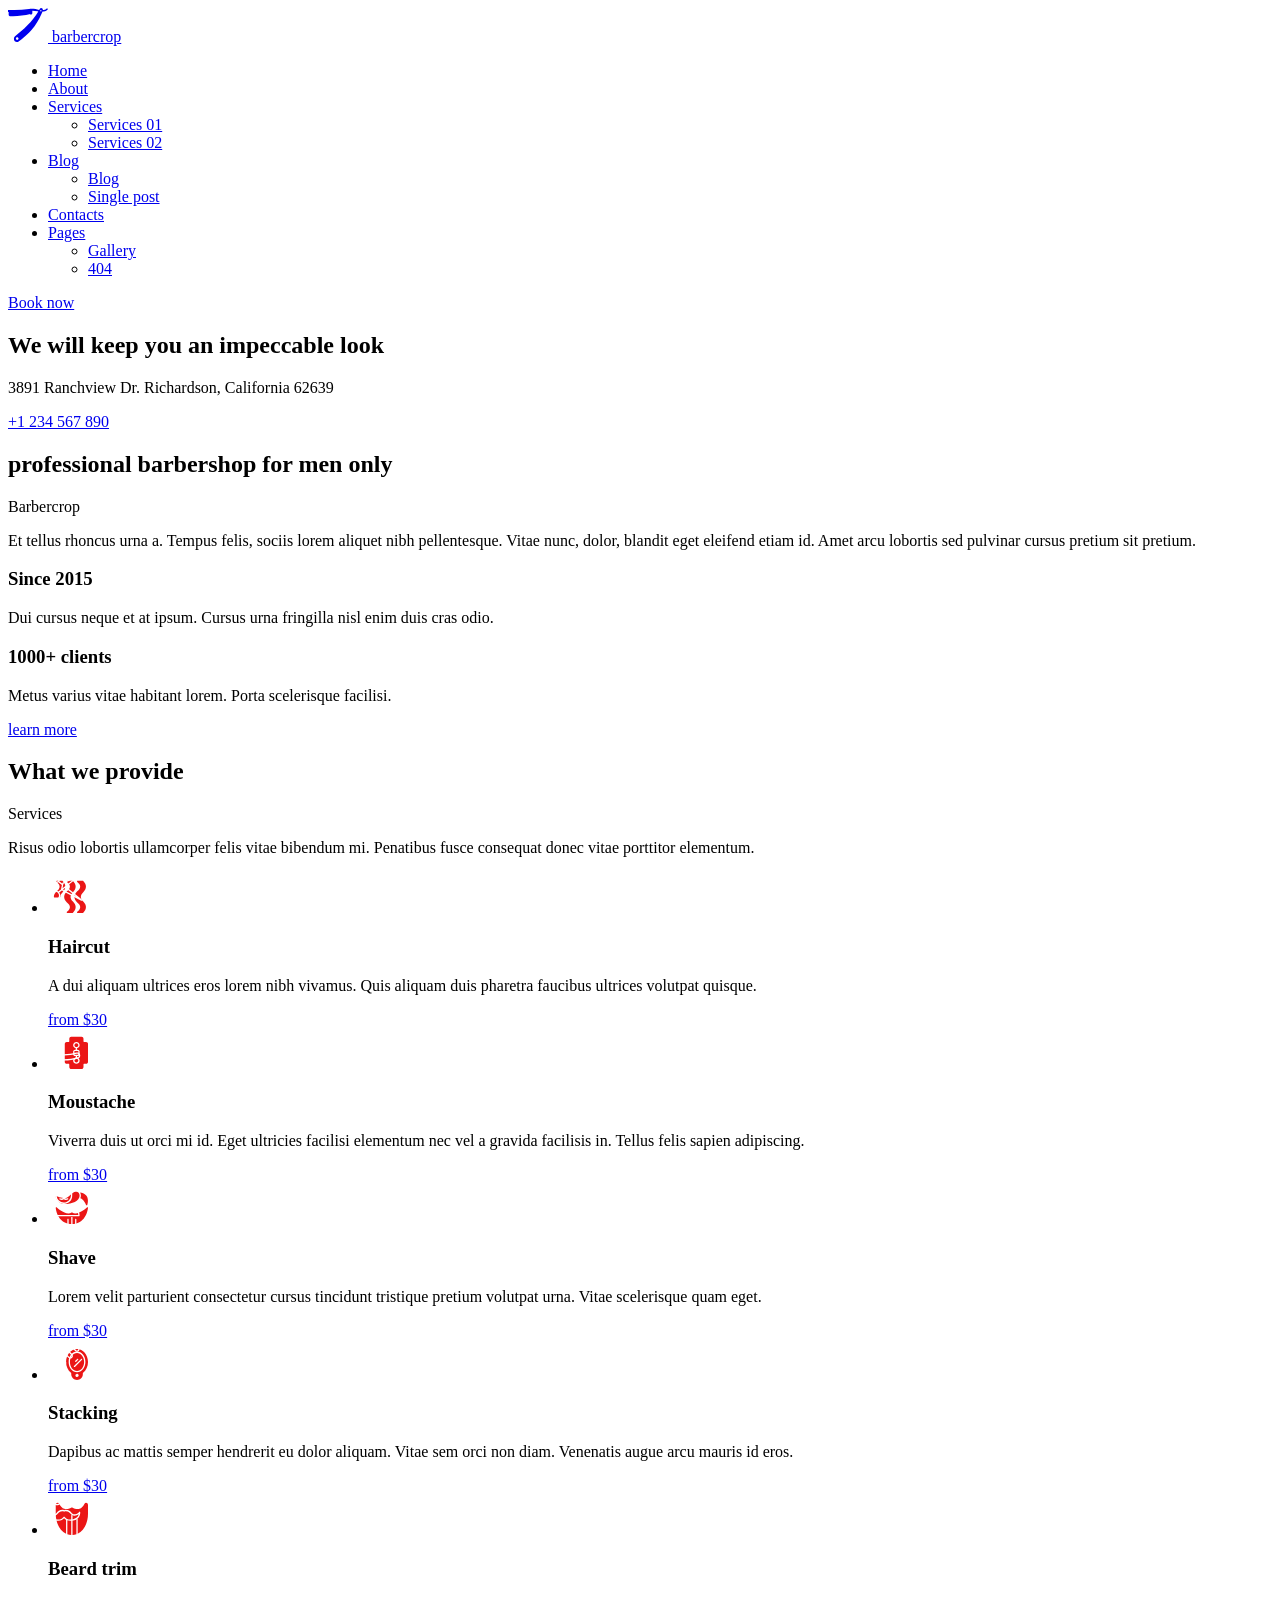
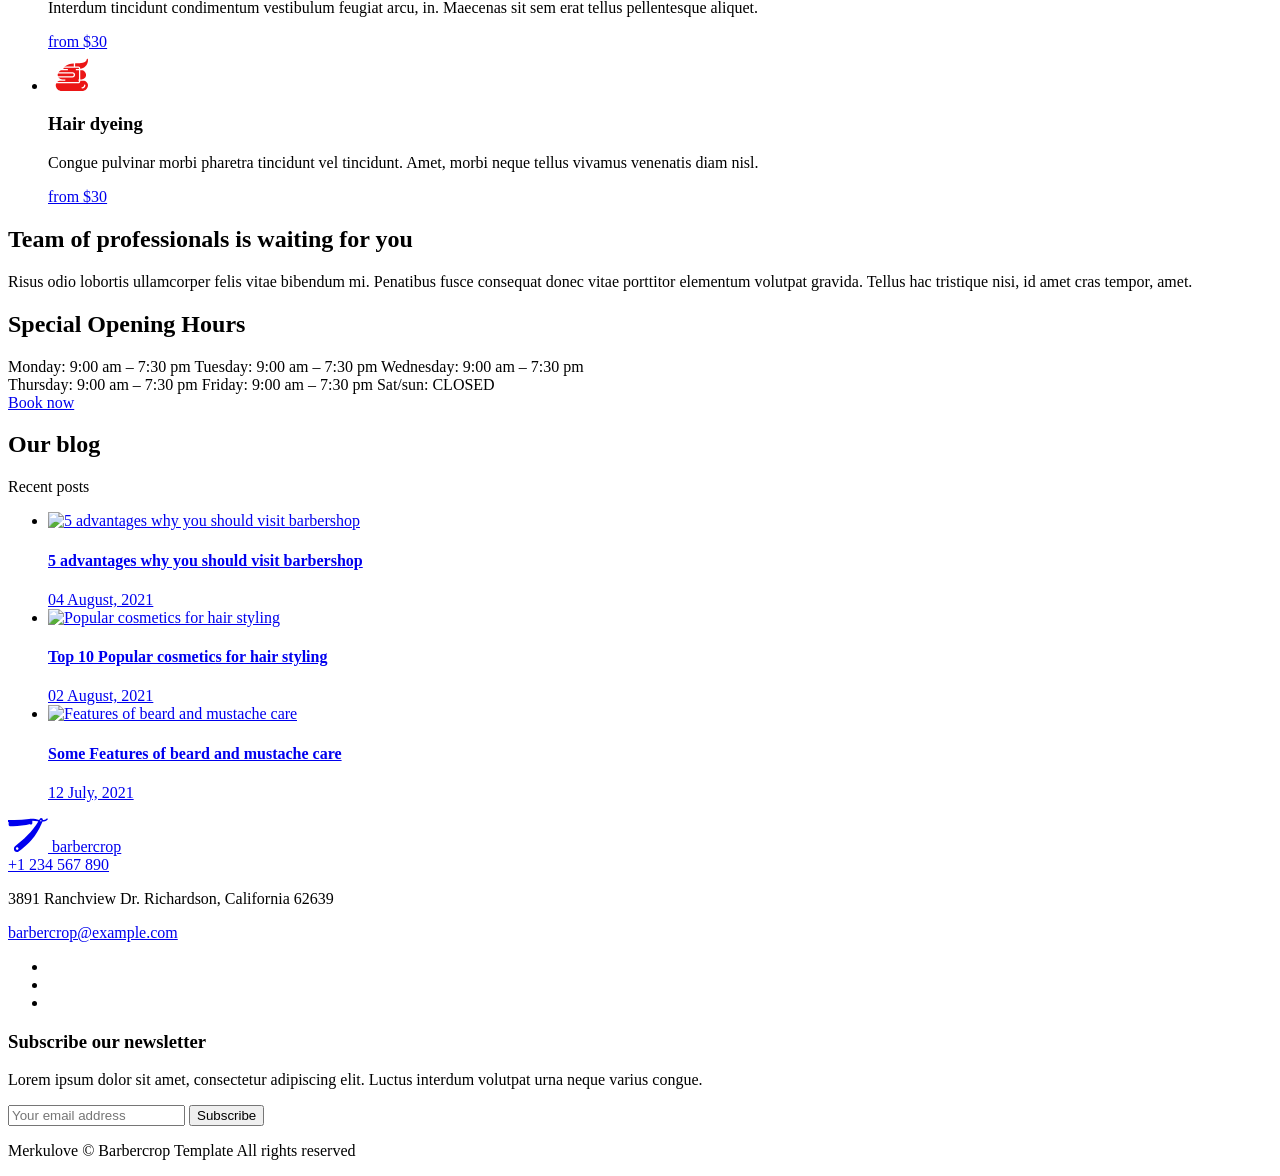
==== commit 4660605f: "Add files via upload" ====
--- a/index.html
+++ b/index.html
@@ -1,478 +1,643 @@
 <!DOCTYPE html>
 <html lang="en">
-<head>
-  <meta charset="UTF-8" />
-  <meta name="viewport" content="width=device-width, initial-scale=1.0"/>
-  <link href="https://fonts.googleapis.com/css2?family=Poppins:wght@400;600;700&display=swap" rel="stylesheet">
-<!-- Font Awesome CDN -->
-<link rel="stylesheet" href="https://cdnjs.cloudflare.com/ajax/libs/font-awesome/6.4.0/css/all.min.css">
+    <head>
+        <meta charset="UTF-8" />
+        <meta name="viewport" content="width=device-width, initial-scale=1.0, minimum-scale=1.0" />
+        <meta http-equiv="X-UA-Compatible" content="ie=edge" />
+        <title>Home | BARBERCROP</title>
+        <link rel="stylesheet preload" as="style" href="css/preload.min.css" />
+        <link rel="stylesheet preload" as="style" href="css/icomoon.css" />
+        <link rel="stylesheet preload" as="style" href="css/libs.min.css" />
 
-  <title>HallaQy</title>
-  <link rel="stylesheet" href="css/style.css" />
-</head>
-<!-- ===== Navbar ===== -->
-<header>
-<!-- remove comment if navbar needed in future
-  <nav class="navbar">
-    <ul id="navbar" class="nav-links">
-      <li><a href="#">Home</a></li>
-      <li><a href="#services">Services</a></li>
-      <li><a href="#why-choose">Testimonials</a></li>
-      <li><a href="#footer-contact">Contact</a></li>
-    </ul>
-  </nav>
--->
-</header>
+        <link rel="stylesheet" href="css/index.min.css" />
+    </head>
+    <body>
+        <header class="header" data-page="home">
+            <div class="container-fluid container-lg d-flex flex-wrap align-items-center justify-content-between">
+                <a class="brand-logo d-flex align-items-center header_logo" href="index.html">
+                    <svg class="brand-logo_icon" width="40" height="34" viewBox="0 0 40 34" fill="none" xmlns="http://www.w3.org/2000/svg">
+                        <path
+                            d="M38.9052 0.3026C38.2043 1.3906 37.0306 2.04 35.7668 2.04H34.8331C34.8403 1.9312 34.8495 1.8224 34.8495 1.71224C34.8495 0.76636 34.1085 0 33.1938 0C32.5922 0 32.0385 0.33728 31.7466 0.8806C31.5539 1.23964 31.3435 1.58848 31.1443 1.94412L27.5357 1.11452C26.2785 0.82552 24.9943 0.68 23.7062 0.68C22.8074 0.68 21.9105 0.75072 21.0221 0.89216L21.0149 0.89352C16.2175 1.65648 11.3708 2.04 6.51686 2.04H0V4.08H0.657538V6.8C0.657538 7.5514 1.24603 8.16 1.97261 8.16H5.03542C10.8652 8.16 16.6758 7.47592 22.3563 6.12V6.8L23.4294 6.43008C23.9666 6.24512 24.3289 5.72492 24.3289 5.13944V2.72C26.0779 2.72 27.8231 2.89884 29.5379 3.25312L30.2467 3.4L30.3112 3.41428C28.7877 5.9738 27.0965 8.42452 25.2475 10.7467C21.5758 15.3571 17.4649 19.5738 12.9759 23.3315L7.02579 28.3125C6.32486 28.8993 5.91784 29.782 5.91784 30.7142V30.9101C5.91784 32.6169 7.25527 34 8.90569 34C9.52838 34 10.1353 33.7987 10.6422 33.4247L13.6603 31.195C17.2544 28.5403 20.5494 25.4769 23.484 22.0626C27.5298 17.3556 30.8477 12.0306 33.3214 6.27572L34.4537 3.64072C34.4872 3.56184 34.5135 3.48024 34.5431 3.4H35.7668C37.4718 3.4 39.0538 2.52416 40 1.0574L38.9052 0.3026ZM9.20553 31.96C8.48027 31.96 7.89045 31.35 7.89045 30.6C7.89045 29.85 8.48027 29.24 9.20553 29.24C9.93079 29.24 10.5206 29.85 10.5206 30.6C10.5206 31.35 9.93079 31.96 9.20553 31.96ZM32.8769 3.4C32.5139 3.4 32.2194 3.09536 32.2194 2.72C32.2194 2.34464 32.5139 2.04 32.8769 2.04C33.2399 2.04 33.5344 2.34464 33.5344 2.72C33.5344 3.09536 33.2399 3.4 32.8769 3.4Z"
+                            fill="currentColor"
+                        />
+                    </svg>
 
+                    <span class="brand-logo_name">barbercrop</span>
+                </a>
+                <nav class="header_nav">
+                    <ul class="header_nav-list">
+                        <li class="header_nav-list_item nav-item" data-page="home">
+                            <a class="nav-link" href="index.html">Home</a>
+                        </li>
+                        <li class="header_nav-list_item nav-item" data-page="about">
+                            <a class="nav-link" href="about.html">About</a>
+                        </li>
+                        <li class="header_nav-list_item dropdown">
+                            <a class="nav-link dropdown-toggle" href="#" data-bs-toggle="dropdown">Services</a>
+                            <ul class="dropdown-menu">
+                                <li class="list-item nav-item" data-page="services">
+                                    <a class="dropdown-item" href="services.html">Services 01</a> 
+                                </li>
+                                <li class="list-item nav-item" data-page="services2">
+                                    <a class="dropdown-item" href="services2.html">Services 02 </a>
+                                </li>
+                            </ul>
+                        </li>
+                        <li class="header_nav-list_item dropdown">
+                            <a class="nav-link dropdown-toggle" href="#" data-bs-toggle="dropdown">Blog</a>
+                            <ul class="dropdown-menu">
+                                <li class="list-item nav-item" data-page="blog">
+                                    <a class="dropdown-item" href="blog.html">Blog</a>
+                                </li>
+                                <li class="list-item nav-item" data-page="post">
+                                    <a class="dropdown-item" href="post.html">Single post</a>
+                                </li>
+                            </ul>
+                        </li>
+                        <li class="header_nav-list_item nav-item" data-page="contacts">
+                            <a class="nav-link" href="contacts.html">Contacts</a>
+                        </li>
+                        <li class="header_nav-list_item dropdown">
+                            <a class="nav-link dropdown-toggle" href="#" data-bs-toggle="dropdown">Pages</a>
+                            <ul class="dropdown-menu">
+                                <li class="list-item nav-item" data-page="gallery">
+                                    <a class="dropdown-item" href="gallery.html">Gallery</a>
+                                </li>
+                                <li class="list-item nav-item" data-page="error">
+                                    <a class="dropdown-item" href="404.html">404</a>
+                                </li>
+                            </ul>
+                        </li>
+                    </ul>
+                </nav>
+                <a class="header_btn btn theme-element" href="#">Book now</a>
+                <span class="header_trigger d-inline-flex d-lg-none flex-column justify-content-between">
+                    <span class="line"></span>
+                    <span class="line"></span>
+                    <span class="line"></span>
+                </span>
+            </div>
+        </header>
+        <!-- Homepage content start -->
+        <main>
+            <!-- hero section start -->
+            <section class="hero d-flex">
+                <div class="hero_slider">
+                    <div class="hero_slider-wrapper swiper-wrapper">
+                        <div class="hero_slider-slide swiper-slide" data-bg="img/placeholder1.jpeg"></div>
+                        <div class="hero_slider-slide swiper-slide" data-bg="img/placeholder2.jpeg"></div>
+                        <div class="hero_slider-slide swiper-slide" data-bg="img/placeholder3.jpeg"></div>
+                        <div class="hero_slider-slide swiper-slide" data-bg="img/placeholder4.jpeg"></div>
+                        <div class="hero_slider-slide swiper-slide" data-bg="img/placeholder5.jpeg"></div>
+                        <div class="hero_slider-slide swiper-slide" data-bg="img/placeholder6.jpeg"></div>
+                    </div>
+                    <div class="hero_slider-pagination swiper-pagination"></div>
+                    <div class="hero_slider-controls d-none d-md-flex justify-content-between">
+                        <span class="hero_slider-control hero_slider-control--prev">
+                            <i class="icon-arrow_left"></i>
+                        </span>
+                        <span class="hero_slider-control hero_slider-control--next">
+                            <i class="icon-arrow_right"></i>
+                        </span>
+                    </div>
+                </div>
+                <div
+                    class="container d-flex flex-column justify-content-center align-items-center align-items-md-start align-items-lg-center align-items-xl-start"
+                >
+                    <div class="hero_content col-xl-7 col-xxl-6">
+                        <h1 class="hero_content-header">We will keep you an impeccable look</h1>
+                        <p class="hero_content-text text">
+                            3891 Ranchview Dr. Richardson,
+                            <span class="linebreak">California 62639</span>
+                        </p>
+                        <span class="hero_content-tel d-inline-flex align-items-center">
+                            <span class="icon d-flex justify-content-center align-items-center">
+                                <i class="icon-phone"></i>
+                            </span>
+                            <a class="link" href="tel:+1234567890">+1 234 567 890</a>
+                        </span>
+                    </div>
+                </div>
+                <span class="hero_overlay"></span>
+            </section>
+            <!-- hero section end -->
 
-<!-- ===== Hero Section ===== -->
-<section class="hero">
-  <div class="hero-content">
-  <div class="hero-logo-wrap">
-    <img src="images/LOGO-1.png" alt="HallaQ Gents Logo" class="hero-logo">
-  </div>
+            <!-- about section start -->
+            <section class="about section--nopb">
+                <div class="container d-xl-flex justify-content-between">
+                    <div class="about_header section_header col-xl-6">
+                        <h2 class="about_header-title section_header-title" data-aos="fade-right">
+                            professional barbershop
+                            <span class="linebreak">for men only</span>
+                        </h2>
+                        <span
+                            class="about_header-subtitle section_header-subtitle"
+                            data-aos="fade-right"
+                            data-aos-delay="50"
+                            data-aos-once="false"
+                            >Barbercrop</span
+                        >
+                    </div>
+                    <div class="about_info col-xl-6">
+                        <p class="about_info-text text" data-aos="fade-left">
+                            Et tellus rhoncus urna a. Tempus felis, sociis lorem aliquet nibh pellentesque. Vitae nunc, dolor, blandit eget
+                            eleifend etiam id. Amet arcu lobortis sed pulvinar cursus pretium sit pretium.
+                        </p>
+                        <div class="wrapper d-sm-flex">
+                            <div class="about_info-fact">
+                                <h3 class="about_info-fact_title" data-aos="fade-up">Since 2015</h3>
+                                <p class="about_info-fact_description" data-aos="fade-up">
+                                    Dui cursus neque et at ipsum. Cursus urna fringilla nisl enim duis cras odio.
+                                </p>
+                            </div>
+                            <div class="about_info-fact">
+                                <h3 class="about_info-fact_title" data-aos="fade-up" data-aos-delay="50">1000+ clients</h3>
+                                <p class="about_info-fact_description" data-aos="fade-up" data-aos-delay="50">
+                                    Metus varius vitae habitant lorem. Porta scelerisque facilisi.
+                                </p>
+                            </div>
+                        </div>
+                        <div class="wrapper" data-aos="fade-up" data-aos-delay="100">
+                            <a class="about_info-btn btn theme-element" href="about.html">learn more</a>
+                        </div>
+                    </div>
+                </div>
+            </section>
+            <!-- about section end -->
 
-    <h1>
-      Care & Comfort at Your Doorstep<br />
-      <span>Expert Grooming Services for Your Loved Ones</span>
-    </h1>
-    <p>
-      Book trusted, professional grooming appointments from the comfort of your - home. Designed for seniors and people with
-      limited mobility.
-    </p>
-    <div class="hero-buttons">
-      <a href="#" class="btn btn-primary" data-open="booking">Book Your Session</a>
-      <a href="#how-it-works" class="btn btn-primary">How It Works</a>
-    </div>
-  </div>
-</section>
+            <!-- services section start -->
+            <section class="services section">
+                <div class="container">
+                    <div class="services_header section_header col-xl-6">
+                        <h2 class="services_header-title section_header-title" data-aos="fade-right">What we provide</h2>
+                        <span
+                            class="services_header-subtitle section_header-subtitle"
+                            data-aos="fade-left"
+                            data-aos-delay="50"
+                            data-aos-once="false"
+                            >Services</span
+                        >
+                        <p class="services_header-text text" data-aos="fade-left">
+                            Risus odio lobortis ullamcorper felis vitae bibendum mi. Penatibus fusce consequat donec vitae porttitor
+                            elementum.
+                        </p>
+                    </div>
+                    <ul class="services_list d-md-flex flex-wrap">
+                        <li class="services_list-item col-md-6 col-xl-4" data-aos="fade-up" data-order="1">
+                            <div class="services_list-item_wrapper d-flex flex-column flex-lg-row">
+                                <span class="icon">
+                                    <svg
+                                        class="services-icon"
+                                        width="40"
+                                        height="40"
+                                        viewBox="0 0 40 40"
+                                        fill="none"
+                                        xmlns="http://www.w3.org/2000/svg"
+                                    >
+                                        <path
+                                            d="M35.2519 19.1628C38.916 15.4849 38.916 11.6017 35.2519 7.92636C35.1314 7.80535 34.9679 7.73734 34.7975 7.7373H29.6549C29.5217 7.73738 29.3918 7.77897 29.2832 7.85634C29.1746 7.93371 29.0926 8.04303 29.0486 8.1692C29.0045 8.29537 29.0006 8.43215 29.0374 8.56065C29.0742 8.68915 29.1498 8.80301 29.2538 8.8865C33.2078 12.0605 33.2161 15.0216 29.2538 18.2027C29.2351 18.2175 29.2173 18.2335 29.2004 18.2504C25.5364 21.9284 25.5364 25.8115 29.2004 29.4868C29.2173 29.5038 29.2351 29.5197 29.2538 29.5346C33.2078 32.7086 33.2161 35.6697 29.2538 38.8508C29.1499 38.9341 29.0744 39.0477 29.0376 39.176C29.0007 39.3042 29.0044 39.4408 29.0482 39.5668C29.0919 39.6929 29.1734 39.8022 29.2817 39.8798C29.3899 39.9574 29.5194 39.9993 29.6523 40H34.7949C34.9654 39.9999 35.1288 39.9319 35.2494 39.8109C38.9134 36.133 38.9134 32.2498 35.2494 28.5745C32.052 25.3637 32.052 22.3736 35.2519 19.1628Z"
+                                            fill="#EB1616"
+                                        />
+                                        <path
+                                            d="M24.9624 19.1628C28.6265 15.4849 28.6265 11.6017 24.9624 7.92636C24.8419 7.80535 24.6784 7.73734 24.5079 7.7373H19.3654C19.2321 7.73724 19.1022 7.77874 18.9935 7.85606C18.8847 7.93338 18.8026 8.0427 18.7585 8.1689C18.7144 8.29509 18.7104 8.43194 18.7472 8.56049C18.7839 8.68905 18.8596 8.80297 18.9636 8.8865C22.9176 12.0605 22.9266 15.0216 18.9636 18.2027C18.9449 18.2175 18.9271 18.2335 18.9103 18.2504C15.2462 21.9284 15.2462 25.8115 18.9103 29.4868C18.9271 29.5038 18.9449 29.5197 18.9636 29.5346C22.9176 32.7086 22.9266 35.6697 18.9636 38.8508C18.8597 38.9342 18.7841 39.0479 18.7473 39.1763C18.7105 39.3047 18.7143 39.4413 18.7582 39.5674C18.8021 39.6936 18.8839 39.8029 18.9923 39.8804C19.1007 39.9578 19.2304 39.9996 19.3635 40H24.506C24.6765 39.9999 24.84 39.9319 24.9605 39.8109C28.6246 36.133 28.6246 32.2498 24.9605 28.5745C21.7631 25.3637 21.7631 22.3736 24.9624 19.1628Z"
+                                            fill="#EB1616"
+                                        />
+                                        <path
+                                            d="M14.6734 7.92636C14.6137 7.86637 14.5427 7.81878 14.4646 7.78634C14.3865 7.7539 14.3028 7.73724 14.2183 7.7373H9.07254C8.9393 7.73724 8.80934 7.77874 8.70062 7.85606C8.5919 7.93338 8.50981 8.0427 8.46569 8.1689C8.42157 8.29509 8.4176 8.43194 8.45435 8.56049C8.49109 8.68905 8.56672 8.80297 8.67078 8.8865C12.6267 12.0579 12.6363 15.0235 8.67078 18.2027C8.65231 18.2175 8.63471 18.2335 8.61807 18.2504C6.78732 20.0887 5.85844 21.9787 5.85844 23.8686C5.85844 24.0398 5.92617 24.2039 6.04672 24.3249C6.16727 24.4459 6.33078 24.5139 6.50126 24.5139H11.6438C11.8143 24.5139 11.9778 24.4459 12.0984 24.3249C12.2189 24.2039 12.2866 24.0398 12.2866 23.8686C12.2866 22.3336 13.0889 20.7501 14.6709 19.1628C18.3362 15.4874 18.3362 11.6017 14.6734 7.92636Z"
+                                            fill="#EB1616"
+                                        />
+                                        <path
+                                            d="M18.1658 13.8744L33.9027 1.14803C34.0269 1.04773 34.1095 0.904673 34.1346 0.746636C34.1596 0.588599 34.1253 0.426857 34.0382 0.292813C33.9511 0.158768 33.8175 0.0619845 33.6634 0.0212529C33.5092 -0.0194787 33.3455 -0.00125212 33.2039 0.0723938L14.5621 9.75119C14.4765 9.79565 14.402 9.85887 14.344 9.93616C14.2861 10.0134 14.2461 10.1028 14.2272 10.1977L14.1488 10.5945L11.2407 8.27162C12.0259 7.22383 12.3839 5.91511 12.2418 4.61176C12.0997 3.30841 11.4683 2.10836 10.476 1.25577C9.48368 0.403185 8.20504 -0.0378693 6.90023 0.0223498C5.59543 0.0825689 4.3625 0.639537 3.45231 1.57993C2.54212 2.52031 2.02306 3.77347 2.00075 5.0844C1.97844 6.39534 2.45454 7.66556 3.33219 8.63661C4.20985 9.60767 5.4231 10.2066 6.7251 10.3115C8.02709 10.4164 9.32 10.0195 10.3407 9.20143L13.8653 12.0193L12.9937 16.4005L10.3395 18.546C9.7865 18.1049 9.14888 17.783 8.46642 17.6005C7.78396 17.4179 7.07132 17.3785 6.37302 17.4848C5.67472 17.5911 5.00575 17.8408 4.40791 18.2183C3.81007 18.5958 3.29619 19.0929 2.89837 19.6787C2.50055 20.2645 2.22734 20.9264 2.0958 21.6229C1.96426 22.3195 1.97722 23.0358 2.13386 23.7271C2.29051 24.4184 2.58747 25.0699 3.00622 25.6408C3.42496 26.2117 3.95648 26.6898 4.56758 27.0453C3.77692 27.5137 3.12334 28.1832 2.6728 28.9862C2.22225 29.7892 1.99068 30.6973 2.00145 31.6188C2.00145 31.7899 2.06917 31.9541 2.18972 32.0751C2.31028 32.1961 2.47378 32.2641 2.64427 32.2641C2.81475 32.2641 2.97826 32.1961 3.09881 32.0751C3.21936 31.9541 3.28709 31.7899 3.28709 31.6188C3.28709 31.2226 3.41886 27.7473 7.14401 27.7473C8.10108 27.7493 9.03965 27.4826 9.85369 26.9774C10.6677 26.4721 11.3248 25.7485 11.7507 24.8881C12.1766 24.0278 12.3544 23.0651 12.2639 22.1087C12.1734 21.1523 11.8184 20.2403 11.2388 19.4758L14.1437 17.1277L14.2272 17.5497C14.2461 17.6446 14.2861 17.734 14.344 17.8113C14.402 17.8886 14.4765 17.9518 14.5621 17.9962L33.2039 27.675C33.3455 27.7487 33.5092 27.7669 33.6634 27.7262C33.8175 27.6854 33.9511 27.5887 34.0382 27.4546C34.1253 27.3206 34.1596 27.1588 34.1346 27.0008C34.1095 26.8427 34.0269 26.6997 33.9027 26.5994L18.1658 13.8744ZM3.28709 5.16215C3.28709 4.39644 3.51329 3.64792 3.93709 3.01125C4.3609 2.37458 4.96327 1.87836 5.66803 1.58533C6.37279 1.29231 7.14828 1.21564 7.89645 1.36502C8.64462 1.5144 9.33186 1.88313 9.87126 2.42457C10.4107 2.96601 10.778 3.65585 10.9268 4.40685C11.0756 5.15785 10.9993 5.93629 10.7073 6.64371C10.4154 7.35114 9.92106 7.95579 9.2868 8.3812C8.65253 8.80661 7.90683 9.03367 7.14401 9.03367C6.12145 9.03247 5.14112 8.6242 4.41807 7.89841C3.69501 7.17261 3.28828 6.18857 3.28709 5.16215ZM28.1256 4.16201L14.5544 15.1371L15.4274 10.7552L28.1256 4.16201ZM7.14401 26.4561C6.38118 26.4561 5.63548 26.2291 5.00122 25.8037C4.36695 25.3783 3.8726 24.7736 3.58068 24.0662C3.28876 23.3588 3.21238 22.5803 3.3612 21.8293C3.51002 21.0783 3.87735 20.3885 4.41675 19.847C4.95615 19.3056 5.64339 18.9369 6.39156 18.7875C7.13973 18.6381 7.91522 18.7148 8.61998 19.0078C9.32474 19.3008 9.92711 19.7971 10.3509 20.4337C10.7747 21.0704 11.0009 21.8189 11.0009 22.5846C10.9999 23.6111 10.5932 24.5952 9.87013 25.3211C9.14704 26.0469 8.16661 26.4551 7.14401 26.4561ZM15.4274 16.9916L15.2725 16.2173L17.1405 14.7061L28.1256 23.5848L15.4274 16.9916Z"
+                                            fill="white"
+                                        />
+                                    </svg>
+                                </span>
+                                <div class="main d-flex flex-column justify-content-between">
+                                    <h3 class="title">Haircut</h3>
+                                    <p class="description">
+                                        A dui aliquam ultrices eros lorem nibh vivamus. Quis aliquam duis pharetra faucibus ultrices
+                                        volutpat quisque.
+                                    </p>
+                                    <div class="wrapper">
+                                        <a class="link link--underline highlight" href="#">from $30</a>
+                                    </div>
+                                </div>
+                            </div>
+                        </li>
+                        <li class="services_list-item col-md-6 col-xl-4" data-aos="fade-up" data-order="2">
+                            <div class="services_list-item_wrapper d-flex flex-column flex-lg-row">
+                                <span class="icon">
+                                    <svg
+                                        class="services-icon"
+                                        width="40"
+                                        height="40"
+                                        viewBox="0 0 40 40"
+                                        fill="none"
+                                        xmlns="http://www.w3.org/2000/svg"
+                                    >
+                                        <path
+                                            d="M28.3882 33.5483C29.4572 33.5483 30.3237 32.6818 30.3237 31.6129C30.3237 30.5439 29.4572 29.6774 28.3882 29.6774C27.3193 29.6774 26.4528 30.5439 26.4528 31.6129C26.4528 32.6818 27.3193 33.5483 28.3882 33.5483Z"
+                                            fill="#EB1616"
+                                        />
+                                        <path
+                                            d="M29.6786 21.9354H27.0979C26.7416 21.9354 26.4528 22.2243 26.4528 22.5806V25.1612C26.4528 25.5175 26.7416 25.8064 27.0979 25.8064H29.6786C30.0349 25.8064 30.3237 25.5175 30.3237 25.1612V22.5806C30.3237 22.2243 30.0349 21.9354 29.6786 21.9354Z"
+                                            fill="#EB1616"
+                                        />
+                                        <path
+                                            d="M38.0657 12.9032H36.1302C35.9591 12.9032 35.795 12.8353 35.674 12.7143C35.553 12.5933 35.485 12.4292 35.485 12.2581V9.67743C35.485 9.1641 35.2811 8.67181 34.9181 8.30883C34.5551 7.94586 34.0628 7.74194 33.5495 7.74194H23.2269C22.7136 7.74194 22.2213 7.94586 21.8583 8.30883C21.4954 8.67181 21.2915 9.1641 21.2915 9.67743V12.2581C21.2915 12.4292 21.2235 12.5933 21.1025 12.7143C20.9815 12.8353 20.8174 12.9032 20.6463 12.9032H18.7108C18.1975 12.9032 17.7052 13.1071 17.3422 13.4701C16.9792 13.8331 16.7753 14.3254 16.7753 14.8387V32.9032C16.7753 33.4166 16.9792 33.9089 17.3422 34.2718C17.7052 34.6348 18.1975 34.8387 18.7108 34.8387H20.6463C20.8174 34.8387 20.9815 34.9067 21.1025 35.0277C21.2235 35.1487 21.2915 35.3128 21.2915 35.4839V38.0645C21.2915 38.5778 21.4954 39.0701 21.8583 39.4331C22.2213 39.7961 22.7136 40 23.2269 40H33.5495C34.0628 40 34.5551 39.7961 34.9181 39.4331C35.2811 39.0701 35.485 38.5778 35.485 38.0645V35.4839C35.485 35.3128 35.553 35.1487 35.674 35.0277C35.795 34.9067 35.9591 34.8387 36.1302 34.8387H38.0657C38.579 34.8387 39.0713 34.6348 39.4342 34.2718C39.7972 33.9089 40.0011 33.4166 40.0011 32.9032V14.8387C40.0011 14.3254 39.7972 13.8331 39.4342 13.4701C39.0713 13.1071 38.579 12.9032 38.0657 12.9032ZM29.6786 20.6452C30.1919 20.6452 30.6842 20.8491 31.0471 21.2121C31.4101 21.575 31.614 22.0673 31.614 22.5807V25.1613C31.614 25.6746 31.4101 26.1669 31.0471 26.5299C30.6842 26.8929 30.1919 27.0968 29.6786 27.0968H29.0334V28.4516C29.8166 28.6115 30.5126 29.0565 30.9864 29.7004C31.4602 30.3443 31.6781 31.1411 31.5977 31.9365C31.5174 32.7318 31.1445 33.469 30.5516 34.0051C29.9586 34.5412 29.1876 34.8381 28.3882 34.8381C27.5888 34.8381 26.8179 34.5412 26.2249 34.0051C25.6319 33.469 25.2591 32.7318 25.1788 31.9365C25.0984 31.1411 25.3163 30.3443 25.79 29.7004C26.2638 29.0565 26.9598 28.6115 27.7431 28.4516V27.0968H27.0979C26.5846 27.0968 26.0923 26.8929 25.7293 26.5299C25.3663 26.1669 25.1624 25.6746 25.1624 25.1613V22.5807C25.1624 22.0673 25.3663 21.575 25.7293 21.2121C26.0923 20.8491 26.5846 20.6452 27.0979 20.6452H27.7431V19.2903C26.9598 19.1304 26.2638 18.6854 25.79 18.0416C25.3163 17.3977 25.0984 16.6008 25.1788 15.8055C25.2591 15.0101 25.6319 14.2729 26.2249 13.7368C26.8179 13.2007 27.5888 12.9039 28.3882 12.9039C29.1876 12.9039 29.9586 13.2007 30.5516 13.7368C31.1445 14.2729 31.5174 15.0101 31.5977 15.8055C31.6781 16.6008 31.4602 17.3977 30.9864 18.0416C30.5126 18.6854 29.8166 19.1304 29.0334 19.2903V20.6452H29.6786Z"
+                                            fill="#EB1616"
+                                        />
+                                        <path
+                                            d="M28.3882 18.0646C29.4572 18.0646 30.3237 17.198 30.3237 16.1291C30.3237 15.0601 29.4572 14.1936 28.3882 14.1936C27.3193 14.1936 26.4528 15.0601 26.4528 16.1291C26.4528 17.198 27.3193 18.0646 28.3882 18.0646Z"
+                                            fill="#EB1616"
+                                        />
+                                        <path
+                                            d="M0.00114682 26.5019C-0.0174817 27.1879 0.19128 27.8608 0.594916 28.4158C0.998551 28.9708 1.5744 29.3767 2.23276 29.5703C11.2975 32.2939 20.9628 32.2939 30.0276 29.5703C30.6712 29.3866 31.2374 28.9979 31.6401 28.4632C32.0429 27.9285 32.2602 27.2771 32.2592 26.6077V26.5019C32.2576 26.0275 32.1466 25.5599 31.9349 25.1353C31.7231 24.7108 31.4164 24.3408 31.0384 24.0541C30.6604 23.7674 30.2214 23.5717 29.7556 23.4822C29.2897 23.3927 28.8094 23.4118 28.3521 23.5381C20.4163 25.6819 12.0561 25.6993 4.11147 23.5884C4.61579 22.6354 5.06597 21.6547 5.45986 20.651H10.8005C11.2305 20.6541 11.6492 20.5127 11.9893 20.2495C12.3294 19.9863 12.5712 19.6164 12.676 19.1994C14.1674 13.2128 13.6989 6.90564 11.3392 1.20516C11.1927 0.849112 10.9438 0.544547 10.624 0.330017C10.3043 0.115486 9.92811 0.000634664 9.54308 0H5.3347C5.0079 0.00143645 4.68677 0.0854298 4.40112 0.24418C4.11548 0.40293 3.87458 0.631289 3.7008 0.908049C3.52702 1.18481 3.426 1.501 3.40711 1.82725C3.38822 2.1535 3.45208 2.47923 3.59276 2.77419C4.88808 5.40139 5.62956 8.2668 5.77118 11.1925C5.91279 14.1183 5.45152 17.0419 4.41599 19.7819C3.9417 21.0463 3.37523 22.2741 2.72115 23.4555C1.97241 23.5398 1.28103 23.8971 0.779214 24.4591C0.277402 25.0212 0.000386208 25.7485 0.00114682 26.5019ZM5.92889 19.3606C7.80774 13.7183 7.38796 7.56282 4.7605 2.22774C4.71056 2.12946 4.68664 2.02002 4.69102 1.90986C4.69539 1.7997 4.72793 1.69251 4.78551 1.5985C4.8431 1.50449 4.92381 1.4268 5.01995 1.37285C5.11609 1.3189 5.22445 1.29049 5.3347 1.29032H9.54308C9.67056 1.28959 9.7954 1.32664 9.90184 1.3968C10.0083 1.46695 10.0916 1.56707 10.1411 1.68452C12.3977 7.13468 12.8462 13.1651 11.4205 18.889C11.3832 19.0254 11.3019 19.1456 11.1891 19.2309C11.0764 19.3162 10.9386 19.3618 10.7973 19.3606H5.92889ZM1.29147 26.5019C1.29316 26.2254 1.35872 25.953 1.48302 25.7059C1.60732 25.4589 1.78701 25.2439 2.00807 25.0777C2.22914 24.9115 2.4856 24.7987 2.75745 24.7479C3.02931 24.6972 3.30922 24.7099 3.57534 24.7852C11.7977 27.0077 20.4627 27.0077 28.685 24.7852C28.9511 24.7099 29.231 24.6972 29.5029 24.7479C29.7748 24.7987 30.0312 24.9115 30.2523 25.0777C30.4733 25.2439 30.653 25.4589 30.7773 25.7059C30.9016 25.953 30.9672 26.2254 30.9689 26.5019V26.6077C30.9685 26.9983 30.8407 27.378 30.6049 27.6894C30.3691 28.0007 30.0382 28.2266 29.6624 28.3329C20.8357 30.9839 11.4247 30.9839 2.59792 28.3329C2.20678 28.2177 1.86553 27.9748 1.6287 27.6429C1.39187 27.311 1.27314 26.9093 1.29147 26.5019Z"
+                                            fill="white"
+                                        />
+                                    </svg>
+                                </span>
+                                <div class="main d-flex flex-column justify-content-between">
+                                    <h3 class="title">Moustache</h3>
+                                    <p class="description">
+                                        Viverra duis ut orci mi id. Eget ultricies facilisi elementum nec vel a gravida facilisis in. Tellus
+                                        felis sapien adipiscing.
+                                    </p>
+                                    <div class="wrapper">
+                                        <a class="link link--underline highlight" href="#">from $30</a>
+                                    </div>
+                                </div>
+                            </div>
+                        </li>
+                        <li class="services_list-item col-md-6 col-xl-4" data-aos="fade-up" data-order="3">
+                            <div class="services_list-item_wrapper d-flex flex-column flex-lg-row">
+                                <span class="icon">
+                                    <svg
+                                        class="services-icon"
+                                        width="40"
+                                        height="40"
+                                        viewBox="0 0 40 40"
+                                        fill="none"
+                                        xmlns="http://www.w3.org/2000/svg"
+                                    >
+                                        <path
+                                            d="M16.7733 20.0327C23.9096 20.0327 31.6111 16.8277 31.6111 11.65C31.6111 8.73987 29.7905 7.45673 27.6836 7.77929C25.9224 7.81154 24.1761 9.33144 22.3291 10.9404C20.4821 12.5493 18.5558 14.2279 16.7733 14.2279C13.0839 14.2279 8.68483 12.3648 8.64096 12.3454C8.53283 12.2991 8.41409 12.2832 8.2976 12.2995C8.1811 12.3158 8.07127 12.3637 7.98 12.4379C7.88872 12.5121 7.81947 12.6098 7.77974 12.7205C7.74 12.8313 7.7313 12.9507 7.75457 13.066C7.76811 13.1357 9.23511 20.0327 16.7733 20.0327Z"
+                                            fill="#EB1616"
+                                        />
+                                        <path
+                                            d="M32.3632 14.2298C35.8469 15.1678 38.0796 20.8422 38.1048 20.9087C38.1539 21.0359 38.242 21.1443 38.3565 21.2184C38.4711 21.2924 38.6061 21.3282 38.7423 21.3207C38.8784 21.3132 39.0087 21.2627 39.1144 21.1765C39.2201 21.0903 39.2957 20.9728 39.3305 20.8409C40.3846 16.8373 40.0201 13.704 38.2461 11.528C36.5178 9.40687 33.8767 8.72497 32.1174 8.51208C32.668 9.46376 32.9396 10.5512 32.9013 11.6499C32.9017 12.5378 32.7185 13.4161 32.3632 14.2298Z"
+                                            fill="#EB1616"
+                                        />
+                                        <path
+                                            d="M38.9124 23.4281C38.8195 23.5145 29.5479 32.0655 24.2276 28.5206C24.1216 28.4499 23.997 28.4121 23.8696 28.4121C23.7421 28.4121 23.6175 28.4499 23.5115 28.5206C18.2003 32.0591 8.91894 23.5139 8.82668 23.4281C8.73152 23.3384 8.61135 23.2797 8.4821 23.2599C8.35285 23.2401 8.22063 23.26 8.10295 23.317C7.98528 23.374 7.88771 23.4655 7.82317 23.5792C7.75864 23.6929 7.73019 23.8236 7.74159 23.9538C7.75321 24.0958 8.93442 36.5743 19.3537 39.4328V35.5053C19.3537 35.3342 19.4217 35.1701 19.5427 35.0492C19.6637 34.9282 19.8278 34.8602 19.9988 34.8602C20.1699 34.8602 20.334 34.9282 20.455 35.0492C20.576 35.1701 20.644 35.3342 20.644 35.5053V39.7257C21.4962 39.8802 22.3587 39.971 23.2244 39.9973V33.5713C23.2244 33.4002 23.2924 33.2361 23.4134 33.1151C23.5344 32.9941 23.6985 32.9261 23.8696 32.9261C24.0407 32.9261 24.2047 32.9941 24.3257 33.1151C24.4467 33.2361 24.5147 33.4002 24.5147 33.5713V39.9973C25.3804 39.971 26.2429 39.8802 27.0952 39.7257V35.5053C27.0952 35.3342 27.1631 35.1701 27.2841 35.0492C27.4051 34.9282 27.5692 34.8602 27.7403 34.8602C27.9114 34.8602 28.0755 34.9282 28.1964 35.0492C28.3174 35.1701 28.3854 35.3342 28.3854 35.5053V39.4328C38.8021 36.5743 39.9833 24.0958 39.9975 23.9538C40.0089 23.8236 39.9805 23.6929 39.9159 23.5792C39.8514 23.4655 39.7538 23.374 39.6362 23.317C39.5185 23.26 39.3863 23.2401 39.257 23.2599C39.1278 23.2797 39.0076 23.3384 38.9124 23.4281Z"
+                                            fill="#EB1616"
+                                        />
+                                        <path
+                                            d="M7.44463 11.6123V11.6593V11.6645C7.45156 13.8888 8.34178 16.0192 9.91946 17.587C11.4971 19.1549 13.633 20.0319 15.8573 20.0249C18.0815 20.018 20.2119 19.1278 21.7798 17.5501C23.3477 15.9724 24.2246 13.8365 24.2177 11.6123V7.74154C24.2177 2.03353 20.5521 0.000120169 17.1214 0.000120169C15.7724 -0.00902331 14.4721 0.50393 13.4926 1.43164C13.1208 1.79928 12.6801 2.09 12.1958 2.28715C11.7115 2.4843 11.1931 2.58402 10.6702 2.58059C10.2371 2.56275 9.80552 2.64201 9.40702 2.81258C9.00852 2.98314 8.65322 3.24068 8.36715 3.56634C7.15045 4.96947 7.39947 7.40286 7.44463 7.78477V11.6123ZM22.9275 11.6123C22.8925 13.462 22.1364 15.225 20.8205 16.5254C19.5046 17.8258 17.7328 18.561 15.8828 18.5741C14.0327 18.5872 12.2507 17.8773 10.9165 16.5957C9.58224 15.314 8.80128 13.562 8.74003 11.7129C8.95098 11.1607 10.0986 8.38666 11.9605 8.38666C13.0452 8.38287 14.1166 8.1473 15.1028 7.69574C15.9377 7.3078 16.846 7.10343 17.7665 7.09642C20.0819 7.09642 22.9275 8.87502 22.9275 10.322V11.6123ZM9.34192 4.41144C9.50836 4.22717 9.71425 4.08284 9.94425 3.98924C10.1742 3.89563 10.4224 3.85516 10.6702 3.87083C12.0194 3.88051 13.3198 3.36748 14.299 2.43931C14.6709 2.07178 15.1116 1.78114 15.5959 1.584C16.0802 1.38685 16.5985 1.28707 17.1214 1.29036C18.4839 1.29036 22.9275 1.75549 22.9275 7.74154V7.84412C21.4979 6.583 19.672 5.86201 17.7665 5.80619C16.6818 5.80998 15.6104 6.04555 14.6242 6.49711C13.7894 6.88519 12.881 7.08956 11.9605 7.09642C11.3086 7.13835 10.676 7.33486 10.1151 7.66972C9.55421 8.00457 9.08108 8.46815 8.73487 9.0221V7.74154C8.73487 7.72606 8.72712 7.71251 8.72583 7.69703C8.72454 7.68155 8.73099 7.66606 8.72906 7.64994C8.64455 7.04546 8.58391 5.28558 9.34192 4.41144Z"
+                                            fill="white"
+                                        />
+                                        <path
+                                            d="M21.2889 21.2891H10.3219C7.58536 21.2923 4.96183 22.3808 3.0268 24.3159C1.09177 26.2509 0.00324387 28.8744 0 31.611C0 31.7821 0.0679676 31.9461 0.188951 32.0671C0.309934 32.1881 0.474023 32.2561 0.645119 32.2561H30.9657C31.1368 32.2561 31.3009 32.1881 31.4219 32.0671C31.5428 31.9461 31.6108 31.7821 31.6108 31.611C31.6076 28.8744 30.519 26.2509 28.584 24.3159C26.649 22.3808 24.0255 21.2923 21.2889 21.2891ZM1.31282 30.9658C1.47875 28.689 2.49963 26.5591 4.1706 25.0036C5.84157 23.4481 8.03898 22.5821 10.3219 22.5793H21.2889C23.5718 22.5821 25.7692 23.4481 27.4402 25.0036C29.1112 26.5591 30.1321 28.689 30.298 30.9658H1.31282Z"
+                                            fill="white"
+                                        />
+                                        <path
+                                            d="M19.3878 14.2605C19.3665 14.2708 17.3092 15.2778 16.3441 13.8373C16.2852 13.7489 16.2054 13.6765 16.1117 13.6264C16.0181 13.5763 15.9135 13.55 15.8073 13.55C15.7012 13.55 15.5966 13.5763 15.503 13.6264C15.4093 13.6765 15.3295 13.7489 15.2706 13.8373C14.3139 15.2656 12.3102 14.3005 12.225 14.2592C12.0718 14.183 11.8946 14.1707 11.7323 14.2252C11.5701 14.2796 11.4361 14.3963 11.3599 14.5495C11.2837 14.7027 11.2714 14.8799 11.3259 15.0422C11.3803 15.2044 11.497 15.3384 11.6502 15.4146C12.2964 15.7283 13.0041 15.8949 13.7223 15.9023C14.4838 15.9219 15.2256 15.6595 15.8054 15.1656C16.3861 15.6608 17.1295 15.9235 17.8924 15.9029C18.6106 15.8955 19.3183 15.7289 19.9645 15.4152C20.1176 15.3388 20.2341 15.2046 20.2883 15.0422C20.3425 14.8799 20.33 14.7026 20.2535 14.5495C20.177 14.3964 20.0428 14.2799 19.8805 14.2257C19.7181 14.1715 19.5409 14.184 19.3878 14.2605Z"
+                                            fill="white"
+                                        />
+                                    </svg>
+                                </span>
+                                <div class="main d-flex flex-column justify-content-between">
+                                    <h3 class="title">Shave</h3>
+                                    <p class="description">
+                                        Lorem velit parturient consectetur cursus tincidunt tristique pretium volutpat urna. Vitae
+                                        scelerisque quam eget.
+                                    </p>
+                                    <div class="wrapper">
+                                        <a class="link link--underline highlight" href="#">from $30</a>
+                                    </div>
+                                </div>
+                            </div>
+                        </li>
+                        <li class="services_list-item col-md-6 col-xl-4" data-aos="fade-up" data-order="4">
+                            <div class="services_list-item_wrapper d-flex flex-column flex-lg-row">
+                                <span class="icon">
+                                    <svg
+                                        class="services-icon"
+                                        width="40"
+                                        height="40"
+                                        viewBox="0 0 40 40"
+                                        fill="none"
+                                        xmlns="http://www.w3.org/2000/svg"
+                                    >
+                                        <path
+                                            d="M29.0304 9.03442C22.9831 9.03442 18.0635 14.8224 18.0635 21.9367C18.0635 26.2635 19.8975 30.2794 22.9664 32.6798C23.0435 32.7355 23.1069 32.8081 23.1517 32.8921C23.1964 32.9761 23.2213 33.0692 23.2244 33.1643V34.0172C23.2128 34.7917 23.354 35.5609 23.6398 36.2809C23.9257 37.0009 24.3506 37.6574 24.8904 38.2131C25.4301 38.7687 26.0741 39.2125 26.7855 39.5191C27.4969 39.8257 28.2617 39.9891 29.0362 40C30.5751 39.9984 32.0504 39.386 33.138 38.2974C34.2256 37.2087 34.8365 35.7328 34.8365 34.1939V33.1617C34.8397 33.0667 34.8647 32.9736 34.9094 32.8896C34.9541 32.8057 35.0174 32.733 35.0945 32.6773C38.1633 30.2794 39.9974 26.2635 39.9974 21.9367C39.9974 14.8224 35.0777 9.03442 29.0304 9.03442ZM29.0304 37.0969C28.7115 37.0969 28.3996 37.0023 28.1344 36.8251C27.8692 36.6479 27.6625 36.396 27.5404 36.1013C27.4183 35.8066 27.3864 35.4824 27.4486 35.1695C27.5109 34.8567 27.6645 34.5693 27.89 34.3437C28.1156 34.1182 28.4029 33.9646 28.7158 33.9024C29.0286 33.8401 29.3529 33.8721 29.6476 33.9941C29.9423 34.1162 30.1942 34.3229 30.3714 34.5881C30.5486 34.8534 30.6432 35.1652 30.6432 35.4841C30.6432 35.9119 30.4733 36.3221 30.1709 36.6246C29.8684 36.927 29.4582 37.0969 29.0304 37.0969ZM29.0304 32.2586C24.4062 32.2586 20.6439 27.6279 20.6439 21.9367C20.6439 16.2455 24.4062 11.6149 29.0304 11.6149C33.6546 11.6149 37.4169 16.2455 37.4169 21.9367C37.4169 27.6279 33.6546 32.2586 29.0304 32.2586Z"
+                                            fill="#EB1616"
+                                        />
+                                        <path
+                                            d="M29.0305 12.9052C25.1178 12.9052 21.9342 16.9565 21.9342 21.9368C21.9342 26.9171 25.1178 30.9684 29.0305 30.9684C32.9431 30.9684 36.1267 26.9171 36.1267 21.9368C36.1267 16.9565 32.9431 12.9052 29.0305 12.9052ZM27.2841 20.8356L29.2195 18.9002C29.3412 18.7827 29.5041 18.7177 29.6733 18.7191C29.8424 18.7206 30.0042 18.7885 30.1238 18.9081C30.2434 19.0277 30.3113 19.1895 30.3128 19.3586C30.3142 19.5278 30.2492 19.6907 30.1317 19.8124L28.1963 21.7477C28.0747 21.8653 27.9117 21.9303 27.7426 21.9288C27.5734 21.9273 27.4116 21.8595 27.292 21.7399C27.1724 21.6203 27.1045 21.4585 27.1031 21.2893C27.1016 21.1202 27.1666 20.9572 27.2841 20.8356ZM26.9061 26.9087C26.7844 27.0262 26.6215 27.0912 26.4523 27.0897C26.2832 27.0883 26.1214 27.0204 26.0018 26.9008C25.8822 26.7812 25.8143 26.6194 25.8128 26.4503C25.8114 26.2811 25.8764 26.1181 25.9939 25.9965L33.0902 18.9002C33.2119 18.7827 33.3748 18.7177 33.544 18.7191C33.7131 18.7206 33.8749 18.7885 33.9945 18.9081C34.1141 19.0277 34.182 19.1895 34.1834 19.3586C34.1849 19.5278 34.1199 19.6907 34.0024 19.8124L26.9061 26.9087Z"
+                                            fill="#EB1616"
+                                        />
+                                        <path
+                                            d="M7.01138 31.4593L7.04171 31.4303C6.56367 31.029 5.71212 30.1336 1.76144 26.0991C0.631735 24.9336 0 23.3741 0 21.751C0 20.1278 0.631735 18.5684 1.76144 17.4029L17.0313 1.80918C17.5872 1.23673 18.2522 0.781648 18.9871 0.470886C19.722 0.160123 20.5118 0 21.3097 0C22.1076 0 22.8974 0.160123 23.6323 0.470886C24.3672 0.781648 25.0323 1.23673 25.5881 1.80918L30.8368 7.17138C31.3336 7.68416 31.6114 8.37014 31.6114 9.08414C31.6114 9.79814 31.3336 10.4841 30.8368 10.9969C30.5908 11.2499 30.2966 11.4511 29.9716 11.5884C29.6465 11.7258 29.2972 11.7966 28.9443 11.7966C28.5915 11.7966 28.2422 11.7258 27.9171 11.5884C27.5921 11.4511 27.2978 11.2499 27.0519 10.9969L23.7115 7.58618C23.3254 7.20658 22.8056 6.99385 22.2642 6.99385C21.7227 6.99385 21.2029 7.20658 20.8169 7.58618C20.4277 7.98748 20.2101 8.52451 20.2101 9.0835C20.2101 9.64249 20.4277 10.1795 20.8169 10.5808L24.1573 13.9915C24.6541 14.5043 24.9319 15.1903 24.9319 15.9043C24.9319 16.6183 24.6541 17.3043 24.1573 17.8171C23.9111 18.0699 23.6168 18.2708 23.2917 18.408C22.9666 18.5452 22.6173 18.6159 22.2645 18.6159C21.9116 18.6159 21.5624 18.5452 21.2373 18.408C20.9122 18.2708 20.6179 18.0699 20.3717 17.8171L17.0313 14.407C16.6452 14.0274 16.1254 13.8147 15.584 13.8147C15.0425 13.8147 14.5228 14.0274 14.1367 14.407C13.7475 14.8083 13.5299 15.3453 13.5299 15.9043C13.5299 16.4633 13.7475 17.0003 14.1367 17.4016L17.4764 20.8136C17.9735 21.3261 18.2515 22.0121 18.2515 22.7261C18.2515 23.4401 17.9735 24.126 17.4764 24.6385C17.2305 24.8916 16.9363 25.0928 16.6113 25.2302C16.2862 25.3676 15.9369 25.4384 15.584 25.4384C15.2311 25.4384 14.8818 25.3676 14.5567 25.2302C14.2317 25.0928 13.9375 24.8916 13.6916 24.6385L10.3511 21.2271C9.96503 20.8473 9.44511 20.6345 8.90351 20.6345C8.3619 20.6345 7.84199 20.8473 7.45587 21.2271C7.06668 21.6285 6.84903 22.1657 6.84903 22.7248C6.84903 23.2839 7.06668 23.821 7.45587 24.2224L10.7956 27.6331C11.2927 28.1457 11.5707 28.8316 11.5707 29.5456C11.5707 30.2596 11.2927 30.9455 10.7956 31.458C10.5499 31.7112 10.2558 31.9125 9.93083 32.05C9.60587 32.1875 9.25663 32.2584 8.90378 32.2585C8.55093 32.2587 8.20164 32.188 7.87659 32.0507C7.55154 31.9134 7.25733 31.7123 7.01138 31.4593ZM7.9339 30.5562C8.19244 30.8109 8.54085 30.9538 8.90383 30.9538C9.26681 30.9538 9.61522 30.8109 9.87376 30.5562C10.1363 30.2853 10.2831 29.9228 10.2831 29.5456C10.2831 29.1683 10.1363 28.8059 9.87376 28.535L6.534 25.1243C5.91065 24.4809 5.5621 23.6203 5.5621 22.7245C5.5621 21.8287 5.91065 20.968 6.534 20.3246C6.84196 20.0077 7.21037 19.7557 7.61742 19.5837C8.02448 19.4116 8.46191 19.323 8.90383 19.323C9.34575 19.323 9.78318 19.4116 10.1902 19.5837C10.5973 19.7557 10.9657 20.0077 11.2737 20.3246L14.6134 23.736C14.8722 23.9909 15.2208 24.1337 15.584 24.1337C15.9472 24.1337 16.2958 23.9909 16.5546 23.736C16.8171 23.4651 16.9639 23.1027 16.9639 22.7254C16.9639 22.3482 16.8171 21.9858 16.5546 21.7149L13.2142 18.3048C12.5906 17.6614 12.242 16.8006 12.242 15.9046C12.242 15.0087 12.5906 14.1479 13.2142 13.5045C13.522 13.1875 13.8903 12.9355 14.2972 12.7634C14.7042 12.5913 15.1415 12.5027 15.5834 12.5027C16.0252 12.5027 16.4625 12.5913 16.8695 12.7634C17.2765 12.9355 17.6447 13.1875 17.9525 13.5045L21.2929 16.9158C21.5517 17.1711 21.9004 17.3141 22.2638 17.3141C22.6272 17.3141 22.976 17.1711 23.2347 16.9158C23.4971 16.645 23.6438 16.2827 23.6438 15.9056C23.6438 15.5285 23.4971 15.1662 23.2347 14.8953L19.8937 11.4859C19.2705 10.8424 18.922 9.98162 18.922 9.08576C18.922 8.18989 19.2705 7.32915 19.8937 6.6856C20.2017 6.36866 20.5701 6.11671 20.9771 5.94466C21.3842 5.77261 21.8216 5.68397 22.2635 5.68397C22.7054 5.68397 23.1429 5.77261 23.5499 5.94466C23.957 6.11671 24.3254 6.36866 24.6334 6.6856L27.9738 10.097C28.0995 10.2273 28.2502 10.331 28.4169 10.4018C28.5836 10.4726 28.7629 10.5091 28.944 10.5091C29.1251 10.5091 29.3044 10.4726 29.4711 10.4018C29.6378 10.331 29.7885 10.2273 29.9143 10.097C30.1766 9.82621 30.3232 9.46402 30.3232 9.08705C30.3232 8.71007 30.1766 8.34788 29.9143 8.07712L24.665 2.71234C24.2293 2.26325 23.7079 1.90622 23.1316 1.6624C22.5554 1.41859 21.9361 1.29296 21.3104 1.29296C20.6847 1.29296 20.0653 1.41859 19.4891 1.6624C18.9129 1.90622 18.3914 2.26325 17.9558 2.71234L2.68395 18.3054C1.7889 19.2291 1.2884 20.4648 1.2884 21.751C1.2884 23.0372 1.7889 24.2729 2.68395 25.1965L7.93519 30.5568L7.9339 30.5562Z"
+                                            fill="white"
+                                        />
+                                    </svg>
+                                </span>
+                                <div class="main d-flex flex-column justify-content-between">
+                                    <h3 class="title">Stacking</h3>
+                                    <p class="description">
+                                        Dapibus ac mattis semper hendrerit eu dolor aliquam. Vitae sem orci non diam. Venenatis augue arcu
+                                        mauris id eros.
+                                    </p>
+                                    <div class="wrapper">
+                                        <a class="link link--underline highlight" href="#">from $30</a>
+                                    </div>
+                                </div>
+                            </div>
+                        </li>
+                        <li class="services_list-item col-md-6 col-xl-4" data-aos="fade-up" data-order="5">
+                            <div class="services_list-item_wrapper d-flex flex-column flex-lg-row">
+                                <span class="icon">
+                                    <svg
+                                        class="services-icon"
+                                        width="40"
+                                        height="40"
+                                        viewBox="0 0 40 40"
+                                        fill="none"
+                                        xmlns="http://www.w3.org/2000/svg"
+                                    >
+                                        <path
+                                            d="M36.3794 8.89808C35.1271 11.4374 33.5058 13.0471 31.56 13.6832C29.4955 14.3581 27.011 13.9478 24.169 12.4645C24.0771 12.4162 23.9748 12.391 23.871 12.391C23.7671 12.391 23.6648 12.4162 23.5729 12.4645C20.7342 13.9484 18.2452 14.3574 16.1819 13.6832C14.2361 13.0471 12.6148 11.4374 11.3619 8.89808C10.3684 6.88324 7.74194 7.65808 7.74194 10.0284V18.7491C7.74194 26.7155 11.0019 35.6265 18.0645 38.8136V24.5278C18.0645 24.3567 18.1325 24.1926 18.2535 24.0716C18.3745 23.9506 18.5386 23.8826 18.7097 23.8826C18.8808 23.8826 19.0449 23.9506 19.1659 24.0716C19.2869 24.1926 19.3548 24.3567 19.3548 24.5278V39.311C20.6068 39.72 21.9097 39.9519 23.2258 40V20.6542C23.2258 20.4831 23.2938 20.319 23.4148 20.198C23.5358 20.077 23.6999 20.009 23.871 20.009C24.0421 20.009 24.2062 20.077 24.3272 20.198C24.4482 20.319 24.5161 20.4831 24.5161 20.6542V40C25.8323 39.9519 27.1352 39.72 28.3871 39.311V24.5278C28.3871 24.3567 28.4551 24.1926 28.5761 24.0716C28.6971 23.9506 28.8612 23.8826 29.0323 23.8826C29.2034 23.8826 29.3675 23.9506 29.4885 24.0716C29.6095 24.1926 29.6774 24.3567 29.6774 24.5278V38.8116C36.7581 35.6187 40 26.6826 40 18.7471V10.0284C40 7.65808 37.3736 6.88389 36.3794 8.89808Z"
+                                            fill="#EB1616"
+                                        />
+                                        <path
+                                            d="M0.645161 4.51613H4.51613V5.80645C4.51613 7.0042 4.99194 8.1529 5.83887 8.99984C6.68581 9.84678 7.83451 10.3226 9.03226 10.3226C10.23 10.3226 11.3787 9.84678 12.2256 8.99984C13.0726 8.1529 13.5484 7.0042 13.5484 5.80645V4.20387C14.2632 3.57963 15.18 3.23564 16.129 3.23564C17.078 3.23564 17.9949 3.57963 18.7097 4.20387V5.80645C18.7097 7.0042 19.1855 8.1529 20.0324 8.99984C20.8794 9.84678 22.0281 10.3226 23.2258 10.3226C24.4236 10.3226 25.5723 9.84678 26.4192 8.99984C27.2661 8.1529 27.7419 7.0042 27.7419 5.80645V4.51613H31.6129C31.784 4.51613 31.9481 4.44816 32.0691 4.32717C32.1901 4.20617 32.2581 4.04208 32.2581 3.87097C32.2581 3.69986 32.1901 3.53576 32.0691 3.41477C31.9481 3.29378 31.784 3.22581 31.6129 3.22581H27.7419V1.93548C27.7419 1.42216 27.538 0.929864 27.175 0.56689C26.8121 0.203916 26.3198 0 25.8065 0H20.6452C20.1318 0 19.6395 0.203916 19.2766 0.56689C18.9136 0.929864 18.7097 1.42216 18.7097 1.93548V2.66194C17.9299 2.19491 17.038 1.94825 16.129 1.94825C15.2201 1.94825 14.3282 2.19491 13.5484 2.66194V1.93548C13.5484 1.42216 13.3445 0.929864 12.9815 0.56689C12.6185 0.203916 12.1262 0 11.6129 0H6.45161C5.93829 0 5.44599 0.203916 5.08302 0.56689C4.72005 0.929864 4.51613 1.42216 4.51613 1.93548V3.22581H0.645161C0.474054 3.22581 0.309955 3.29378 0.188963 3.41477C0.0679721 3.53576 0 3.69986 0 3.87097C0 4.04208 0.0679721 4.20617 0.188963 4.32717C0.309955 4.44816 0.474054 4.51613 0.645161 4.51613ZM20 1.93548C20 1.76438 20.068 1.60028 20.189 1.47929C20.31 1.35829 20.4741 1.29032 20.6452 1.29032H25.8065C25.9776 1.29032 26.1417 1.35829 26.2627 1.47929C26.3836 1.60028 26.4516 1.76438 26.4516 1.93548V5.80645C26.4516 6.66199 26.1118 7.48249 25.5068 8.08744C24.9018 8.6924 24.0813 9.03226 23.2258 9.03226C22.3703 9.03226 21.5498 8.6924 20.9448 8.08744C20.3399 7.48249 20 6.66199 20 5.80645V1.93548ZM5.80645 1.93548C5.80645 1.76438 5.87442 1.60028 5.99542 1.47929C6.11641 1.35829 6.28051 1.29032 6.45161 1.29032H11.6129C11.784 1.29032 11.9481 1.35829 12.0691 1.47929C12.1901 1.60028 12.2581 1.76438 12.2581 1.93548V5.80645C12.2581 6.66199 11.9182 7.48249 11.3132 8.08744C10.7083 8.6924 9.8878 9.03226 9.03226 9.03226C8.17672 9.03226 7.35623 8.6924 6.75127 8.08744C6.14631 7.48249 5.80645 6.66199 5.80645 5.80645V1.93548Z"
+                                            fill="white"
+                                        />
+                                        <path
+                                            d="M32.2445 17.3548C32.231 17.2168 32.1733 17.0869 32.0801 16.9842C31.9869 16.8816 31.8631 16.8117 31.7271 16.7849C31.5911 16.7581 31.4501 16.7759 31.3249 16.8355C31.1997 16.8952 31.0971 16.9936 31.0323 17.1161C30.9845 17.2077 29.8181 19.3412 26.3626 19.3412C24.8336 19.3412 24.1536 18.5529 23.2929 17.5554C22.2465 16.3451 20.9465 14.8387 17.842 14.8387C17.2372 14.8326 16.6432 14.9983 16.129 15.3167C15.6149 14.9983 15.0209 14.8326 14.4161 14.8387C11.3116 14.8387 10.0116 16.3451 8.96776 17.5554C8.10711 18.5529 7.42711 19.3412 5.89808 19.3412C2.4426 19.3412 1.27614 17.2077 1.23098 17.1206C1.16754 16.9959 1.0653 16.8953 0.939668 16.8338C0.81404 16.7723 0.671829 16.7533 0.534461 16.7796C0.397093 16.806 0.272011 16.8763 0.178059 16.9799C0.0841069 17.0835 0.0263755 17.2149 0.0135629 17.3541C-0.0770882 19.2732 0.555051 21.1565 1.78518 22.6322C3.3613 24.4871 5.83163 25.5445 9.12905 25.7754C12.8832 26.038 15.0136 24.5703 16.129 23.32C17.8936 25.2974 20.4516 25.9651 23.129 25.7754C26.4265 25.5445 28.8968 24.4851 30.4729 22.6322C31.7029 21.1567 32.335 19.2736 32.2445 17.3548ZM29.489 21.7974C28.1471 23.3774 25.9768 24.2832 23.0374 24.489C20.1987 24.6909 17.9349 23.7729 16.66 21.9129C16.6008 21.8264 16.5213 21.7556 16.4286 21.7067C16.3359 21.6578 16.2326 21.6323 16.1278 21.6323C16.0229 21.6323 15.9197 21.6578 15.8269 21.7067C15.7342 21.7556 15.6547 21.8264 15.5955 21.9129C14.3213 23.7729 12.0561 24.6903 9.21808 24.489C6.28969 24.2838 4.1213 23.3832 2.78066 21.8122C2.1598 21.08 1.71802 20.2132 1.49034 19.2806C2.76736 20.2079 4.31686 20.6835 5.89421 20.6322C8.01421 20.6322 9.03743 19.4458 9.94066 18.3993C10.9516 17.2316 11.9026 16.129 14.4161 16.129C14.8878 16.1177 15.3459 16.2871 15.6968 16.6025C15.8153 16.7095 15.9694 16.7688 16.129 16.7688C16.2887 16.7688 16.4428 16.7095 16.5613 16.6025C16.9122 16.2871 17.3703 16.1177 17.842 16.129C20.3581 16.129 21.3065 17.2316 22.3136 18.3987C23.2168 19.4451 24.24 20.6316 26.36 20.6316C27.9397 20.6829 29.4914 20.2061 30.7697 19.2767C30.5428 20.2042 30.1045 21.0667 29.489 21.7967V21.7974Z"
+                                            fill="white"
+                                        />
+                                    </svg>
+                                </span>
+                                <div class="main d-flex flex-column justify-content-between">
+                                    <h3 class="title">Beard trim</h3>
+                                    <p class="description">
+                                        Interdum tincidunt condimentum vestibulum feugiat arcu, in. Maecenas sit sem erat tellus
+                                        pellentesque aliquet.
+                                    </p>
+                                    <div class="wrapper">
+                                        <a class="link link--underline highlight" href="#">from $30</a>
+                                    </div>
+                                </div>
+                            </div>
+                        </li>
+                        <li class="services_list-item col-md-6 col-xl-4" data-aos="fade-up" data-order="6">
+                            <div class="services_list-item_wrapper d-flex flex-column flex-lg-row">
+                                <span class="icon">
+                                    <svg
+                                        class="services-icon"
+                                        width="40"
+                                        height="40"
+                                        viewBox="0 0 40 40"
+                                        fill="none"
+                                        xmlns="http://www.w3.org/2000/svg"
+                                    >
+                                        <path
+                                            d="M39.9644 34.6373C40.0017 33.9965 39.907 33.3549 39.6861 32.7522C39.4653 32.1495 39.1229 31.5986 38.6804 31.1336C38.2378 30.6686 37.7045 30.2995 37.1134 30.049C36.5223 29.7986 35.886 29.6722 35.2441 29.6777H30.956C30.7849 29.6777 30.6208 29.6097 30.4998 29.4888C30.3788 29.3678 30.3108 29.2037 30.3108 29.0326C30.3108 28.8615 30.3788 28.6974 30.4998 28.5764C30.6208 28.4554 30.7849 28.3875 30.956 28.3875H33.5639C34.7493 28.3875 35.8864 27.9181 36.7266 27.082C37.5667 26.2458 38.0414 25.1111 38.0469 23.9259V23.8156C38.0411 22.6308 37.5663 21.4965 36.7263 20.6608C35.8863 19.8251 34.7496 19.3559 33.5646 19.3559H28.3771C28.206 19.3559 28.0419 19.2879 27.9209 19.167C27.7999 19.046 27.7319 18.8819 27.7319 18.7108C27.7319 18.5397 27.7999 18.3756 27.9209 18.2546C28.0419 18.1337 28.206 18.0657 28.3771 18.0657H30.8244C32.0596 18.0706 33.2831 17.8251 34.4207 17.344C35.5584 16.8629 36.5868 16.1562 37.4437 15.2666C38.3005 14.377 38.9681 13.3229 39.4062 12.1681C39.8442 11.0133 40.0435 9.78172 39.9922 8.54772L39.9877 8.46385C39.9899 8.40763 39.9856 8.35133 39.9748 8.29612C39.952 8.13 39.8655 7.97924 39.7335 7.8758C39.6016 7.77236 39.4345 7.72436 39.2677 7.74197C39.1009 7.75959 38.9476 7.84143 38.8401 7.97016C38.7327 8.09889 38.6796 8.26439 38.6921 8.43159C38.6921 11.6926 31.6593 12.2578 28.3771 12.2578C20.0448 12.2578 16.7846 15.1885 15.5593 17.058C15.4933 17.1552 15.4551 17.2685 15.4487 17.3858C15.4424 17.5031 15.4682 17.6199 15.5234 17.7236C15.5786 17.8273 15.661 17.9139 15.7618 17.9742C15.8627 18.0345 15.978 18.0661 16.0955 18.0657H19.3519C19.523 18.0657 19.6871 18.1337 19.8081 18.2546C19.9291 18.3756 19.9971 18.5397 19.9971 18.7108C19.9971 18.8819 19.9291 19.046 19.8081 19.167C19.6871 19.2879 19.523 19.3559 19.3519 19.3559H14.1644C12.9792 19.3559 11.8422 19.8252 11.0022 20.6612C10.1622 21.4972 9.68758 22.6319 9.68212 23.8169V23.8717C9.68792 25.0713 10.1685 26.2197 11.0189 27.0659C11.8692 27.9122 13.0201 28.3873 14.2199 28.3875H16.7756C16.9467 28.3875 17.1108 28.4554 17.2318 28.5764C17.3528 28.6974 17.4208 28.8615 17.4208 29.0326C17.4208 29.2037 17.3528 29.3678 17.2318 29.4888C17.1108 29.6097 16.9467 29.6777 16.7756 29.6777H12.4849C11.8429 29.6722 11.2066 29.7986 10.6155 30.0491C10.0243 30.2995 9.49092 30.6688 9.04835 31.1338C8.60578 31.5989 8.26347 32.1499 8.04264 32.7526C7.8218 33.3554 7.72715 33.9971 7.76455 34.638C7.90738 36.1195 8.60208 37.4931 9.71076 38.4863C10.8194 39.4795 12.2611 40.0196 13.7495 39.9995H33.9795C35.468 40.0196 36.9097 39.4794 38.0184 38.4861C39.1271 37.4927 39.8218 36.1189 39.9644 34.6373ZM34.1795 37.419C34.0084 37.419 33.8442 37.3511 33.7232 37.2301C33.6022 37.1091 33.5343 36.945 33.5343 36.7739C33.5343 36.6028 33.6022 36.4387 33.7232 36.3178C33.8442 36.1968 34.0084 36.1288 34.1795 36.1288C34.6924 36.1275 35.184 35.9231 35.5467 35.5605C35.9094 35.1978 36.1137 34.7063 36.1151 34.1935C36.1151 34.0224 36.1831 33.8583 36.3041 33.7373C36.4251 33.6163 36.5892 33.5484 36.7603 33.5484C36.9314 33.5484 37.0955 33.6163 37.2165 33.7373C37.3375 33.8583 37.4055 34.0224 37.4055 34.1935C37.4055 35.049 37.0656 35.8694 36.4606 36.4743C35.8556 37.0792 35.0351 37.419 34.1795 37.419Z"
+                                            fill="#EB1616"
+                                        />
+                                        <path
+                                            d="M30.3249 15.4852H27.0988V12.2597C27.0988 11.7464 26.8949 11.2541 26.5319 10.8912C26.1689 10.5282 25.6766 10.3243 25.1632 10.3243H24.7032C25.4277 6.5072 23.2921 3.2281 16.7755 3.2281C7.82576 3.2281 6.4121 0.417995 6.4063 0.406383C6.3507 0.266824 6.24813 0.151042 6.11628 0.0790073C5.98444 0.00697243 5.83158 -0.0167985 5.68408 0.0117947C5.53658 0.0403879 5.40369 0.119552 5.30832 0.235633C5.21295 0.351714 5.16109 0.497433 5.16168 0.647654C5.16168 6.22851 6.82891 8.97475 8.36516 10.3243H7.09732C6.58395 10.3243 6.09162 10.5282 5.72862 10.8912C5.36562 11.2541 5.16168 11.7464 5.16168 12.2597V15.4852H1.93563C1.42227 15.4852 0.929935 15.6891 0.566933 16.0521C0.203932 16.415 0 16.9073 0 17.4206V30.3228C0 30.8361 0.203932 31.3283 0.566933 31.6913C0.929935 32.0542 1.42227 32.2581 1.93563 32.2581H30.3249C30.8383 32.2581 31.3306 32.0542 31.6936 31.6913C32.0566 31.3283 32.2605 30.8361 32.2605 30.3228V17.4206C32.2605 16.9073 32.0566 16.415 31.6936 16.0521C31.3306 15.6891 30.8383 15.4852 30.3249 15.4852ZM6.50824 2.32043C7.93996 3.341 10.8712 4.51832 16.7755 4.51832C21.1029 4.51832 24.3561 6.09304 23.3831 10.3243H11.0208C10.6066 10.2482 7.00312 9.39472 6.50824 2.32043ZM6.45211 12.2597C6.45211 12.0886 6.52008 11.9245 6.64108 11.8035C6.76208 11.6825 6.9262 11.6146 7.09732 11.6146H25.1632C25.3343 11.6146 25.4984 11.6825 25.6194 11.8035C25.7404 11.9245 25.8084 12.0886 25.8084 12.2597V15.4852H6.45211V12.2597ZM30.9701 30.3228C30.9701 30.4939 30.9021 30.658 30.7811 30.7789C30.6601 30.8999 30.496 30.9679 30.3249 30.9679H1.93563C1.76451 30.9679 1.6004 30.8999 1.4794 30.7789C1.3584 30.658 1.29042 30.4939 1.29042 30.3228V17.4206C1.29042 17.2495 1.3584 17.0854 1.4794 16.9644C1.6004 16.8434 1.76451 16.7754 1.93563 16.7754H30.3249C30.496 16.7754 30.6601 16.8434 30.7811 16.9644C30.9021 17.0854 30.9701 17.2495 30.9701 17.4206V30.3228Z"
+                                            fill="white"
+                                        />
+                                        <path
+                                            d="M24.5172 21.2913H7.74173C7.05725 21.2913 6.4008 21.5631 5.9168 22.0471C5.4328 22.531 5.16089 23.1873 5.16089 23.8717C5.16089 24.5561 5.4328 25.2124 5.9168 25.6964C6.4008 26.1803 7.05725 26.4522 7.74173 26.4522H24.5172C25.2017 26.4522 25.8581 26.1803 26.3421 25.6964C26.8261 25.2124 27.098 24.5561 27.098 23.8717C27.098 23.1873 26.8261 22.531 26.3421 22.0471C25.8581 21.5631 25.2017 21.2913 24.5172 21.2913ZM24.5172 25.1619H7.74173C7.39949 25.1619 7.07127 25.026 6.82927 24.784C6.58726 24.5421 6.45131 24.2139 6.45131 23.8717C6.45131 23.5295 6.58726 23.2013 6.82927 22.9594C7.07127 22.7174 7.39949 22.5815 7.74173 22.5815H24.5172C24.8594 22.5815 25.1877 22.7174 25.4297 22.9594C25.6717 23.2013 25.8076 23.5295 25.8076 23.8717C25.8076 24.2139 25.6717 24.5421 25.4297 24.784C25.1877 25.026 24.8594 25.1619 24.5172 25.1619Z"
+                                            fill="white"
+                                        />
+                                    </svg>
+                                </span>
+                                <div class="main d-flex flex-column justify-content-between">
+                                    <h3 class="title">Hair dyeing</h3>
+                                    <p class="description">
+                                        Congue pulvinar morbi pharetra tincidunt vel tincidunt. Amet, morbi neque tellus vivamus venenatis
+                                        diam nisl.
+                                    </p>
+                                    <div class="wrapper">
+                                        <a class="link link--underline highlight" href="#">from $30</a>
+                                    </div>
+                                </div>
+                            </div>
+                        </li>
+                    </ul>
+                </div>
+            </section>
+            <!-- services section end -->
 
-<!-- ===== Services Section ===== -->
-<section id="services" class="services">
-  <div class="container">
-    <h2>Services Offered</h2>
-    <p class="section-subtitle">Professional grooming services delivered to your doorstep by experienced barbers</p>
-    <div class="service-cards">
-      <!-- Card 1 -->
-      <div class="service-card">
-        <div class="service-icon"><i class="fas fa-cut"></i></div>
-        <h3>Basic Grooming</h3>
-        <p class="price">₹800 • 45 mins</p>
-        <p></p>
-        <ul>
-          <li>Haircut</li>
-          <li>Beard & moustache trimming</li>
-          <li>Hair washing & blow-drying</li>
-        </ul>
-      </div>
+            <!-- schedule section start -->
+            <section class="schedule section">
+                <span class="overlay"></span>
+                <div class="schedule_container container d-xl-flex flex-wrap">
+                    <div class="schedule_content col-xl-6">
+                        <h2 class="schedule_content-header" data-aos="fade-right">Team of professionals is waiting for you</h2>
+                        <p class="schedule_content-text text" data-aos="fade-right">
+                            Risus odio lobortis ullamcorper felis vitae bibendum mi. Penatibus fusce consequat donec vitae porttitor
+                            elementum volutpat gravida. Tellus hac tristique nisi, id amet cras tempor, amet.
+                        </p>
+                    </div>
+                    <div class="schedule_hours col-xl-6">
+                        <h2 class="schedule_hours-header" data-aos="fade-left">Special Opening Hours</h2>
+                        <div class="schedule_hours-list d-md-flex">
+                            <div class="schedule_hours-list_group">
+                                <span class="list-item" data-aos="fade-up">
+                                    <span class="weekday">Monday:</span>
+                                    9:00 am – 7:30 pm
+                                </span>
+                                <span class="list-item" data-aos="fade-up">
+                                    <span class="weekday">Tuesday:</span>
+                                    9:00 am – 7:30 pm
+                                </span>
+                                <span class="list-item" data-aos="fade-up">
+                                    <span class="weekday">Wednesday:</span>
+                                    9:00 am – 7:30 pm
+                                </span>
+                            </div>
+                            <div class="schedule_hours-list_group">
+                                <span class="list-item" data-aos="fade-up">
+                                    <span class="weekday">Thursday:</span>
+                                    9:00 am – 7:30 pm
+                                </span>
+                                <span class="list-item" data-aos="fade-up">
+                                    <span class="weekday">Friday:</span>
+                                    9:00 am – 7:30 pm
+                                </span>
+                                <span class="list-item" data-aos="fade-up">
+                                    <span class="weekday">Sat/sun:</span>
+                                    CLOSED
+                                </span>
+                            </div>
+                        </div>
+                    </div>
+                    <div class="wrapper schedule_wrapper" data-aos="fade-up">
+                        <a class="schedule_btn btn theme-element" href="#">Book now</a>
+                    </div>
+                </div>
+            </section>
+            <!-- schedule section end -->
 
-      <!-- Card 2 -->
-      <div class="service-card">
-        <div class="service-icon"><i class="fas fa-user"></i></div>
-        <h3>Personal Care</h3>
-        <p class="price">₹600 • 30 mins</p>
-        <p></p>
-        <ul>
-          <li>Nail clipping & foot care</li>
-          <li>Scalp & shoulder massage</li>
-          <li>Hygiene grooming for bed-bound patients</li>
-        </ul>
-      </div>
+            <!-- blog section start -->
+            <section class="blog section">
+                <div class="container">
+                    <div class="blog_header section_header">
+                        <h2 class="blog_header-title section_header-title">Our blog</h2>
+                        <span
+                            class="blog_header-subtitle section_header-subtitle"
+                            data-aos="fade-right"
+                            data-aos-delay="50"
+                            data-aos-once="false"
+                            >Recent posts</span
+                        >
+                    </div>
+                    <ul class="blog_recent d-md-flex flex-wrap">
+                        <li class="blog_recent-post col-md-6 col-xl-4" data-aos="fade-up">
+                            <a class="blog_recent-post_wrapper d-md-flex flex-column" href="post.html">
+                                <div class="media">
+                                    <picture>
+                                        <source data-srcset="img/placeholder1.jpeg" srcset="img/placeholder1.jpeg" type="image/webp" />
+                                        <img
+                                            class="lazy thumbnail"
+                                            data-src="img/placeholder1.jpeg"
+                                            src="img/placeholder1.jpeg"
+                                            alt="5 advantages why you should visit barbershop"
+                                        />
+                                    </picture>
+                                </div>
+                                <div class="main d-md-flex flex-column justify-content-between">
+                                    <h4 class="title">5 advantages why you should visit barbershop</h4>
+                                    <span class="date highlight">04 August, 2021</span>
+                                </div>
+                            </a>
+                        </li>
+                        <li class="blog_recent-post col-md-6 col-xl-4" data-aos="fade-up" data-aos-delay="50">
+                            <a class="blog_recent-post_wrapper d-md-flex flex-column" href="post.html">
+                                <div class="media">
+                                    <picture>
+                                        <source data-srcset="img/placeholder2.jpeg" srcset="img/placeholder2.jpeg" type="image/webp" />
+                                        <img
+                                            class="lazy thumbnail"
+                                            data-src="img/placeholder.jpg"
+                                            src="img/placeholder.jpg"
+                                            alt="Popular cosmetics for hair styling"
+                                        />
+                                    </picture>
+                                </div>
+                                <div class="main d-md-flex flex-column justify-content-between">
+                                    <h4 class="title">Top 10 Popular cosmetics for hair styling</h4>
+                                    <span class="date highlight">02 August, 2021</span>
+                                </div>
+                            </a>
+                        </li>
+                        <li class="blog_recent-post col-md-6 col-xl-4" data-aos="fade-up" data-aos-delay="50">
+                            <a class="blog_recent-post_wrapper d-md-flex flex-column" href="post.html">
+                                <div class="media">
+                                    <picture>
+                                        <source data-srcset="img/placeholder3.jpeg" srcset="img/placeholder3.jpeg" type="image/webp" />
+                                        <img
+                                            class="lazy thumbnail"
+                                            data-src="img/placeholder.jpg"
+                                            src="img/placeholder.jpg"
+                                            alt="Features of beard and mustache care"
+                                        />
+                                    </picture>
+                                </div>
+                                <div class="main d-md-flex flex-column justify-content-between">
+                                    <h4 class="title">Some Features of beard and mustache care</h4>
+                                    <span class="date highlight">12 July, 2021</span>
+                                </div>
+                            </a>
+                        </li>
+                    </ul>
+                </div>
+            </section>
+            <!-- blog section end -->
+        </main>
+        <!-- Homepage content end -->
+        <footer class="footer section-nopb">
+            <div class="container d-flex flex-column flex-md-row flex-md-wrap justify-content-between">
+                <div class="footer_logo footer_block col-lg-3">
+                    <a class="brand-logo d-flex align-items-center" href="index.html">
+                        <svg
+                            class="brand-logo_icon"
+                            width="40"
+                            height="34"
+                            viewBox="0 0 40 34"
+                            fill="none"
+                            xmlns="http://www.w3.org/2000/svg"
+                        >
+                            <path
+                                d="M38.9052 0.3026C38.2043 1.3906 37.0306 2.04 35.7668 2.04H34.8331C34.8403 1.9312 34.8495 1.8224 34.8495 1.71224C34.8495 0.76636 34.1085 0 33.1938 0C32.5922 0 32.0385 0.33728 31.7466 0.8806C31.5539 1.23964 31.3435 1.58848 31.1443 1.94412L27.5357 1.11452C26.2785 0.82552 24.9943 0.68 23.7062 0.68C22.8074 0.68 21.9105 0.75072 21.0221 0.89216L21.0149 0.89352C16.2175 1.65648 11.3708 2.04 6.51686 2.04H0V4.08H0.657538V6.8C0.657538 7.5514 1.24603 8.16 1.97261 8.16H5.03542C10.8652 8.16 16.6758 7.47592 22.3563 6.12V6.8L23.4294 6.43008C23.9666 6.24512 24.3289 5.72492 24.3289 5.13944V2.72C26.0779 2.72 27.8231 2.89884 29.5379 3.25312L30.2467 3.4L30.3112 3.41428C28.7877 5.9738 27.0965 8.42452 25.2475 10.7467C21.5758 15.3571 17.4649 19.5738 12.9759 23.3315L7.02579 28.3125C6.32486 28.8993 5.91784 29.782 5.91784 30.7142V30.9101C5.91784 32.6169 7.25527 34 8.90569 34C9.52838 34 10.1353 33.7987 10.6422 33.4247L13.6603 31.195C17.2544 28.5403 20.5494 25.4769 23.484 22.0626C27.5298 17.3556 30.8477 12.0306 33.3214 6.27572L34.4537 3.64072C34.4872 3.56184 34.5135 3.48024 34.5431 3.4H35.7668C37.4718 3.4 39.0538 2.52416 40 1.0574L38.9052 0.3026ZM9.20553 31.96C8.48027 31.96 7.89045 31.35 7.89045 30.6C7.89045 29.85 8.48027 29.24 9.20553 29.24C9.93079 29.24 10.5206 29.85 10.5206 30.6C10.5206 31.35 9.93079 31.96 9.20553 31.96ZM32.8769 3.4C32.5139 3.4 32.2194 3.09536 32.2194 2.72C32.2194 2.34464 32.5139 2.04 32.8769 2.04C33.2399 2.04 33.5344 2.34464 33.5344 2.72C33.5344 3.09536 33.2399 3.4 32.8769 3.4Z"
+                                fill="currentColor"
+                            />
+                        </svg>
 
-      <!-- Card 3 -->
-      <div class="service-card">
-        <div class="service-icon"><i class="fas fa-star"></i></div>
-        <h3>Premium Add-ons</h3>
-        <p class="price">₹1200 • 75 mins</p>
-        <p></p>
-        <ul>
-          <li>Facial cleansing</li>
-          <li>Natural oil hair treatments</li>
-          <li>Wheelchair assistance grooming</li>
-          <li>All services are conducted with full respect, empathy, and professionalism.</li>
-        </ul>
-      </div>
-
-  </div>
-
-</section>
-
-<!-- ===== How It Works Section ===== -->
-<section id="how-it-works" class="how-it-works">
-  <h2>How It Works</h2>
-  <p class="how-subtitle">
-    Book your perfect grooming service in just three simple steps
-  </p>
-  <div class="how-steps">
-    <div class="how-step">
-      <div class="how-icon">1</div>
-      <h3>Choose a Service</h3>
-      <p>Haircuts, beard trimming, nail care & more.</p>
-    </div>
-    <div class="how-step">
-      <div class="how-icon">2</div>
-      <h3>Select a Time</h3>
-      <p>Book instantly or schedule ahead.</p>
-    </div>
-    <div class="how-step">
-      <div class="how-icon">3</div>
-      <h3>Relax at Home</h3>
-      <p>Our vetted groomers arrive equipped and ready.</p>
-    </div>
-  </div>
-</section>
-
-<!-- ===== Why Chose Us Section ===== -->
-<section id="why-choose" class="why-choose">
-  <div class="why-left">
-    <h2>Why Choose Our<br><span>Home Salon Service?</span></h2>
-    <p>
-     <strong>Your comfort, Your dignity, Our priority.</strong><br>
-     We understand the unique needs of elderly individuals and people requiring at-home support. That’s why we bring
-     salon-quality care to you, wherever you are.
-    </p>
-
-    <div class="features">
-      <div class="feature-item">
-        <i class="fas fa-user-shield"></i>
-        <div>
-          <h4>Trusted & Trained Professionals</h4>
-          <p>All our barbers are certified and experienced professionals</p>
-        </div>
-      </div>
-
-      <div class="feature-item">
-        <i class="fas fa-clock"></i>
-        <div>
-          <h4>Flexible Scheduling</h4>
-          <p>Book appointments that fit your busy schedule, 7 days a week</p>
-        </div>
-      </div>
-
-      <div class="feature-item">
-        <i class="fas fa-box-open"></i>
-        <div>
-          <h4>Premium Products</h4>
-          <p>We use only high-quality, professional-grade grooming products</p>
-        </div>
-      </div>
-
-      <div class="feature-item">
-        <i class="fas fa-check-circle"></i>
-        <div>
-          <h4>Satisfaction Guaranteed</h4>
-          <p>100% satisfaction guarantee or we'll make it right</p>
-        </div>
-      </div>
-    </div>
-  </div>
-
-  <div class="why-right">
-    <h3>What Our Customers Say</h3>
-    <p class="subheading">
-      Real reviews from real customers who love our service
-    </p>
-    <div class="reviews-carousel">
-      <div class="review active">
-        <p>"My father hasn’t visited a salon in years. Now, thanks to HallaQy, he feels refreshed and respected — right at home."</p>
-        <span>— Aisha A., Doha</span>
-          <span>
-          <i class="fas fa-star"></i> 
-           <i class="fas fa-star"></i> 
-            <i class="fas fa-star"></i> 
-             <i class="fas fa-star"></i> 
-              <i class="fas fa-star"></i> 
-            </span>
-      </div>
-      <div class="review">
-        <p>"Highly professional, respectful, and kind. It’s more than a service — it’s comfort for my mother."</p>
-        <span>— Nasser K.</span>
-         <span>
-          <i class="fas fa-star"></i> 
-           <i class="fas fa-star"></i> 
-            <i class="fas fa-star"></i> 
-             <i class="fas fa-star"></i> 
-             <i class="fas fa-star-half-alt"></i> 
-            </span>
-      </div>
-      <div class="review">
-        <p>"Brilliant experience! The barber was punctual, clean, and made my grandfather feel valued."</p>
-        <span>— Fatima R.</span>
-         <span>
-          <i class="fas fa-star"></i> 
-           <i class="fas fa-star"></i> 
-            <i class="fas fa-star"></i> 
-             <i class="fas fa-star"></i> 
-              <i class="fas fa-star"></i>
-            </span>
-      </div>
-    </div>
-  </div>
-</section>
-
-<!-- ===== Who is it for ===== -->
-<section class="who-safety">
-  <div class="who">
-    <h3>Who It’s For</h3>
-    <ul>
-      <li><i class="fas fa-user-check"></i> Elderly individuals who prefer to stay at home</li>
-      <li><i class="fas fa-wheelchair"></i> People with disabilities or limited mobility</li>
-      <li><i class="fas fa-hands-helping"></i> Caregivers seeking trusted support</li>
-      <li><i class="fas fa-hospital"></i> Post-surgery or recovery patients</li>
-    </ul>
-  </div>
-  <div class="safety">
-    <h3>Safety & Trust</h3>
-    <p>Your safety matters.</p>
-    <ul>
-      <li><i class="fas fa-user-shield"></i> All staff are background-checked, trained in elder care, and follow hygiene protocols.</li>
-      <li><i class="fas fa-pump-soap"></i> Equipment is sanitized before every visit.</li>
-      <li><i class="fas fa-user-lock"></i> We value your privacy and dignity.</li>
-    </ul>
-  </div>
-</section>
-
-<!--Booking-->
-<section class="cta-section">
-  <h2>Ready to Experience Professional Beauty Services?</h2>
-  <p>"Book Now and Bring the Salon to Your Door"<br>
-  Same-day appointments available in Doha, Al Wakrah, Lusail & beyond.</p>
-  <div class="cta-buttons">
-    <a href="#booking" class="btn-primary" data-open="booking">Book Now</a>
-    <a href="https://api.whatsapp.com//phone=+974 70515273" class="btn-outline"><i class="fab fa-whatsapp"></i> WhatsApp Us</a>
-    <a href="tel: +97470515273" class="btn-outline"><i class="fas fa-phone"></i> Call Support</a>
-  </div>
-</section>
-
-<!-- ====== Stats Section ====== -->
-<section class="stats-section">
-  <div class="stats-container">
-    <div class="stat-item">
-      <i class="fas fa-star"></i>
-      <h3>5,000+</h3>
-      <p>Happy Customers</p>
-    </div>
-    <div class="stat-item">
-      <i class="fas fa-user-shield"></i>
-      <h3>100+</h3>
-      <p>Verified Professionals</p>
-    </div>
-    <div class="stat-item">
-      <i class="fas fa-headset"></i>
-      <h3>24/7</h3>
-      <p>Customer Support</p>
-    </div>
-    <div class="stat-item">
-      <i class="fas fa-thumbs-up"></i>
-      <h3>4.9/5</h3>
-      <p>Average Rating</p>
-    </div>
-  </div>
-</section>
-
-<!-- ===== Book Now Popup Form ===== -->
-<div id="bookingModal" class="modal">
-  <div class="modal-content">
-    <span class="close">&times;</span>
-    <h2>Your Grooming, Your Home – Book Now!</h2>
-    <form action="https://formspree.io/f/xwpbjlen" method="POST">
-      <label for="fullName">Full Name *</label>
-      <input type="text" id="fullName" name="fullName" required placeholder="Enter your full name">
-
-      <label for="phone">Phone Number *</label>
-        <input type="tel" id="phone" name="phone" pattern="^(?:\+974)?[3-7]\d{7}$" required placeholder="+974 xxxxxxxx">
-      <label for="email">Email Address</label>
-      <input type="email" id="email" name="email" placeholder="example@email.com">
-
-      <label for="location">Your Location *</label>
-      <div class="location-wrapper">
-        <input type="text" id="location" name="location" required placeholder="Enter your location">
-        <button type="button" id="getLocation">Use Current Location</button>
-      </div>
-      <div id="map" style="height: 300px; display:none;"></div>
-
-      <label for="service">Select Service *</label>
-      <select id="service" name="service" required>
-        <option value="">-- Select a Service --</option>
-        <option value="Basic Grooming">Basic Grooming - QAR 80</option>
-        <option value="Beard Grooming">Personal Care - QAR 60</option>
-        <option value="Complete Makeover">Premium Add-ons - QAR 120</option>
-      </select>
-
-      <label for="preferredDate">Preferred Date *</label>
-      <input type="date" id="preferredDate" name="preferredDate" required>
-
-      <label for="preferredTime">Preferred Time *</label>
-      <select id="preferredTime" name="preferredTime" required>
-        <!-- Time slots generated dynamically -->
-      </select>
-
-      <label for="specialRequest">Special Request</label>
-      <textarea id="specialRequest" name="specialRequest" placeholder="Any specific requirements or preferences..."></textarea>
-
-      <!--Formspree honeypot anti-spam -->
-      <input type="text" name="_gotcha" style="display:none">
-
-      <!-- Thank-you page after submission -->
-      <input type="hidden" name="_next" value="https://yourdomain.com/thank-you.html">
-
-
-      <button type="submit" class="book-btn">Book Appointment</button>
-    </form>
-  </div>
-</div>
-
-
-
-<!-- ====== Footer ====== -->
-<footer class="footer">
-  <div class="footer-container">
-    <div class="footer-about">
-      <img src="/images/LOGO-1.png" alt="HallaQ" class="footer-logo">
-      <p>Professional grooming services at your doorstep. Enjoy premium cuts, beard styling & care in the comfort of your home.</p>
-      <p><i class="fas fa-phone-alt"></i> +974 70515273</p>
-    </div>
-    <div class="footer-links">
-      <h4>Quick Links</h4>
-      <ul>
-        <li><a href="#services">Services</a></li>
-        <li><a href="#how-it-works">How It Works</a></li>
-        <li><a href="#why-choose">Why Choose Us</a></li>
-      </ul>
-    </div>
-    <div class="footer-services">
-      <h4>Services</h4>
-      <ul>
-        <li>Basic Grooming</li>
-        <li>Personal Care</li>
-        <li>Premium Add-ons</li>
-      </ul>
-    </div>
-    <div id="footer-contact" class="footer-contact">
-      <h4>Contact Info</h4>
-      <p><i class="fas fa-map-marker-alt"></i> Doha, Qatar</p>
-      <p><i class="fas fa-phone-alt"></i> +974 70515273</p>
-      <p><i class="fas fa-envelope"></i> info@hallaq.com</p>
-    </div>
-  </div>
-</footer>
-
-<!--Review Motion-->
-<script>
-  let reviews = document.querySelectorAll('.review');
-  let index = 0;
-
-  setInterval(() => {
-    reviews[index].classList.remove('active');
-    index = (index + 1) % reviews.length;
-    reviews[index].classList.add('active');
-  }, 5000); // 5 seconds
-</script>
-
-<!--Booking Form js-->
-<script>
-  // === Open/Close Modal ===
-  const modal = document.getElementById("bookingModal");
-  const openBtn = document.querySelectorAll("[data-open='booking']");
-  const closeBtn = document.querySelector(".close");
-
-  openBtn.forEach(btn => {
-    btn.onclick = e => {
-      e.preventDefault();
-      modal.style.display = "block";
-      generateTimeSlots(); // Generate slots when opening
-    };
-  });
-
-  closeBtn.onclick = () => modal.style.display = "none";
-  window.onclick = e => { if (e.target == modal) modal.style.display = "none"; };
-
-  // === Get Location ===
-  document.getElementById("getLocation").addEventListener("click", () => {
-    if (navigator.geolocation) {
-      navigator.geolocation.getCurrentPosition(showPosition);
-    } else {
-      alert("Geolocation is not supported by this browser.");
-    }
-  });
-
-  function showPosition(position) {
-    const lat = position.coords.latitude;
-    const lon = position.coords.longitude;
-    document.getElementById("location").value = `Lat: ${lat}, Lon: ${lon}`;
-    showMap(lat, lon);
-  }
-
-  function showMap(lat, lon) {
-    const mapDiv = document.getElementById("map");
-    mapDiv.style.display = "block";
-    mapDiv.innerHTML = `<iframe
-      width="100%"
-      height="300"
-      frameborder="0" style="border:0"
-      src="https://www.google.com/maps?q=${lat},${lon}&hl=es;z=14&output=embed">
-    </iframe>`;
-  }
-
-  // === Block past dates === //
-  const dateInput = document.getElementById('preferredDate');
-  const today = new Date().toISOString().split('T')[0];
-  dateInput.setAttribute('min', today);
-
-  // === Generate Preferred Time Slots === //
-  function generateTimeSlots() {
-    const select = document.getElementById('preferredTime');
-
-    const now = new Date();
-
-    let selectedDate;
-    if (!dateInput.value) {
-      selectedDate = new Date(now.toISOString().split('T')[0]);
-      dateInput.value = today; //Default date if empty
-    } else {
-      selectedDate = new Date(dateInput.value + 'T00:00:00');
-    }
-
-    const isToday = now.toDateString() === selectedDate.toDateString();
-
-    const workingHoursStart = 9;  // 9 AM
-    const workingHoursEnd = 17;   // 5 PM
-
-    let startHour;
-    if (isToday) {
-      startHour = Math.max(workingHoursStart, now.getHours() + 1);
-      if (startHour > workingHoursEnd) startHour = workingHoursEnd + 1; // No slots for today
-    } else {
-      startHour = workingHoursStart;
-    }
-
-    select.innerHTML = '';  // Clear previous
-
-    for (let hour = startHour; hour <= workingHoursEnd; hour++) {
-      let ampm = hour >= 12 ? 'PM' : 'AM';
-      let displayHour = hour % 12;
-      displayHour = displayHour ? displayHour : 12;
-
-      const option = document.createElement('option');
-      option.value = `${displayHour}:00 ${ampm}`;
-      option.text = `${displayHour}:00 ${ampm}`;
-      select.appendChild(option);
-    }
-
-    if (select.options.length === 0) {
-      const option = document.createElement('option');
-      option.text = 'No slots available today. Please select another date.';
-      option.disabled = true;
-      select.appendChild(option);
-    }
-  }
-  //Generate slots on page load
-  generateTimeSlots();
-
-  //Update slots when user changes date
-  dateInput.addEventListener('change', generateTimeSlots);
-
-</script>
-
-
+                        <span class="brand-logo_name">barbercrop</span>
+                    </a>
+                </div>
+                <div class="wrapper d-flex flex-column flex-md-row flex-grow-1 justify-content-lg-between">
+                    <div class="footer_contacts footer_block col-xl-4">
+                        <span class="footer_contacts-tel d-flex align-items-center">
+                            <span class="icon">
+                                <i class="icon-phone"></i>
+                            </span>
+                            <a class="link" href="tel:+1234567890">+1 234 567 890</a>
+                        </span>
+                        <p class="footer_contacts-address">
+                            <span class="linebreak">3891 Ranchview Dr. Richardson,</span>
+                            <span class="linebreak">California 62639</span>
+                        </p>
+                        <a class="footer_contacts-mail" href="mailto:example@domain.com">barbercrop@example.com</a>
+                        <ul class="footer_contacts-socials d-flex align-items-center">
+                            <li class="list-item">
+                                <a class="link" href="#" target="_blank" rel="noopener norefferer">
+                                    <i class="icon-facebook"></i>
+                                </a>
+                            </li>
+                            <li class="list-item">
+                                <a class="link" href="#" target="_blank" rel="noopener norefferer">
+                                    <i class="icon-twitter"></i>
+                                </a>
+                            </li>
+                            <li class="list-item">
+                                <a class="link" href="#" target="_blank" rel="noopener norefferer">
+                                    <i class="icon-instagram"></i>
+                                </a>
+                            </li>
+                        </ul>
+                    </div>
+                    <div class="footer_newsletter footer_block">
+                        <h3 class="footer_newsletter-header">Subscribe our newsletter</h3>
+                        <p class="footer_newsletter-text text">
+                            Lorem ipsum dolor sit amet, consectetur adipiscing elit. Luctus interdum volutpat urna neque varius congue.
+                        </p>
+                        <form
+                            class="footer_newsletter-form d-flex flex-wrap flex-sm-nowrap"
+                            action="#"
+                            method="post"
+                            data-type="newsletter"
+                        >
+                            <input class="field required" data-type="email" type="text" placeholder="Your email address" />
+                            <button class="btn theme-element" type="submit">Subscribe</button>
+                        </form>
+                    </div>
+                </div>
+                <div class="offset col-lg-3 d-none d-lg-flex"></div>
+                <p class="footer_copyright flex-grow-1">
+                    <span class="linebreak">Merkulove &copy; Barbercrop Template</span>
+                    <span class="linebreak">All rights reserved <span id="currentYear"></span></span>
+                </p>
+            </div>
+        </footer>
+        <script src="js/common.min.js"></script>
+        <script src="js/index.min.js"></script>
+    </body>
 </html>
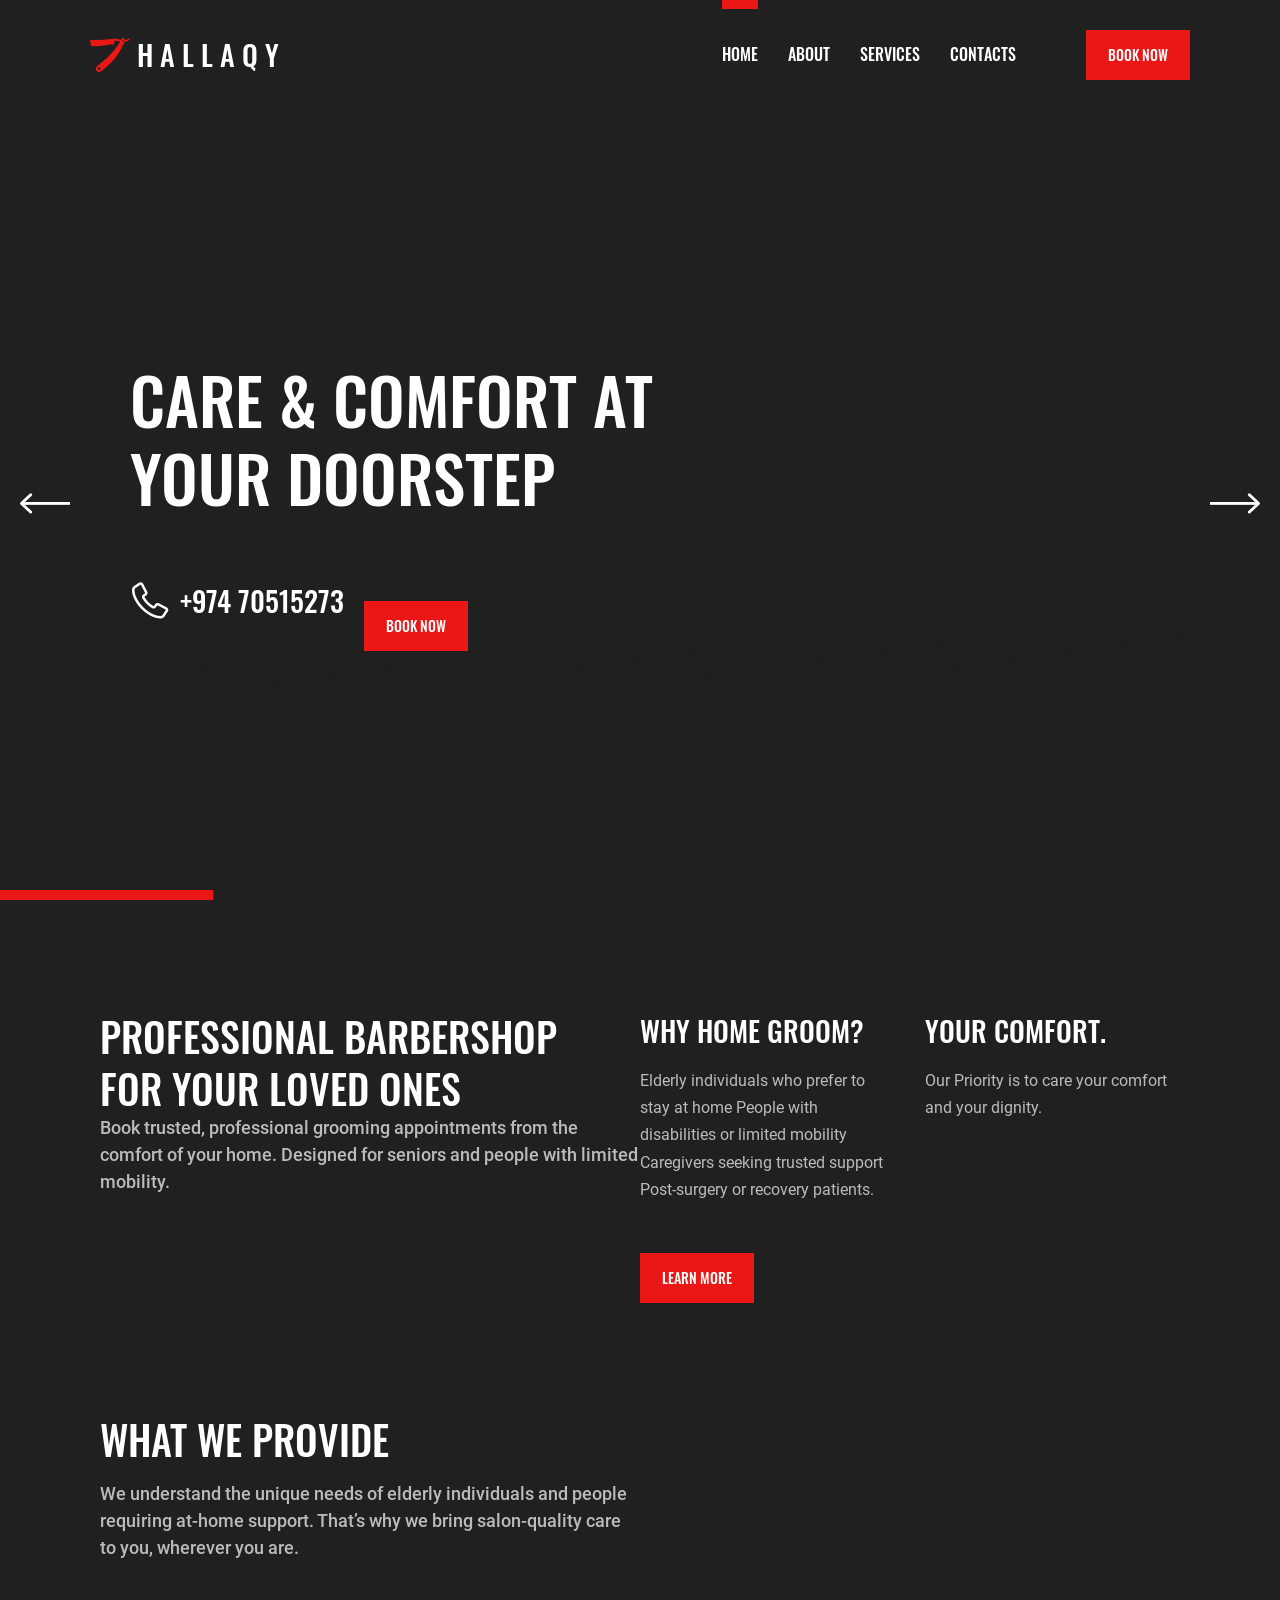
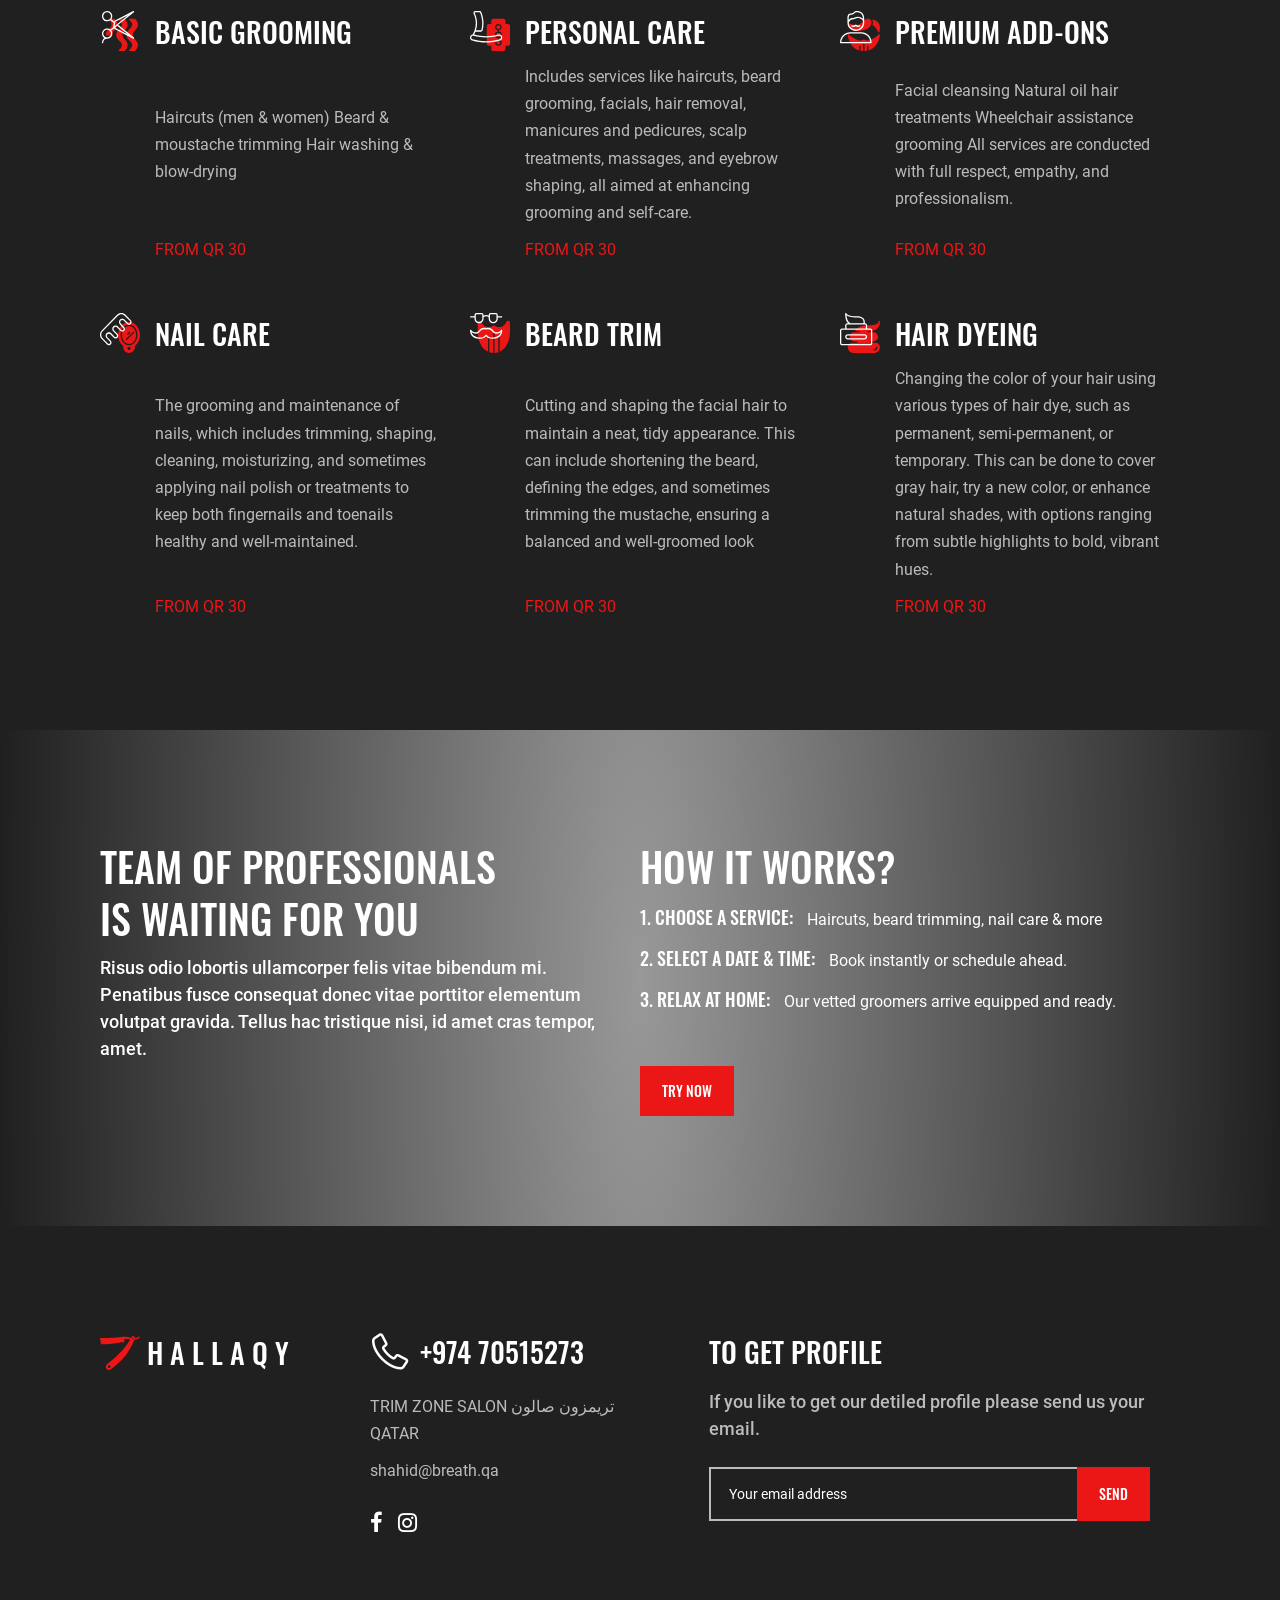
==== commit d22a9f08: "Add files via upload" ====
--- a/index.html
+++ b/index.html
@@ -4,7 +4,7 @@
         <meta charset="UTF-8" />
         <meta name="viewport" content="width=device-width, initial-scale=1.0, minimum-scale=1.0" />
         <meta http-equiv="X-UA-Compatible" content="ie=edge" />
-        <title>Home | BARBERCROP</title>
+        <title>Home | HALLAQY</title>
         <link rel="stylesheet preload" as="style" href="css/preload.min.css" />
         <link rel="stylesheet preload" as="style" href="css/icomoon.css" />
         <link rel="stylesheet preload" as="style" href="css/libs.min.css" />
@@ -21,10 +21,10 @@
                             fill="currentColor"
                         />
                     </svg>
-
-                    <span class="brand-logo_name">barbercrop</span>
+                    <span class="brand-logo_name">H A L L A Q Y</span>
                 </a>
                 <nav class="header_nav">
+                    
                     <ul class="header_nav-list">
                         <li class="header_nav-list_item nav-item" data-page="home">
                             <a class="nav-link" href="index.html">Home</a>
@@ -32,19 +32,23 @@
                         <li class="header_nav-list_item nav-item" data-page="about">
                             <a class="nav-link" href="about.html">About</a>
                         </li>
+
+                         <li class="header_nav-list_item nav-item" data-page="services">
+                            <a class="nav-link" href="services2.html">services</a>
+                        </li>
+
+                        <!-- BLOG PART HIDING NOW...
                         <li class="header_nav-list_item dropdown">
                             <a class="nav-link dropdown-toggle" href="#" data-bs-toggle="dropdown">Services</a>
                             <ul class="dropdown-menu">
-                                <li class="list-item nav-item" data-page="services">
-                                    <a class="dropdown-item" href="services.html">Services 01</a> 
-                                </li>
                                 <li class="list-item nav-item" data-page="services2">
                                     <a class="dropdown-item" href="services2.html">Services 02 </a>
                                 </li>
                             </ul>
                         </li>
+                        BLOG PART HIDING NOW...
                         <li class="header_nav-list_item dropdown">
-                            <a class="nav-link dropdown-toggle" href="#" data-bs-toggle="dropdown">Blog</a>
+                            <a class="nav-link dropdown-toggle" href="#" data-bs-toggle="dropdown">Blog2</a>
                             <ul class="dropdown-menu">
                                 <li class="list-item nav-item" data-page="blog">
                                     <a class="dropdown-item" href="blog.html">Blog</a>
@@ -53,10 +57,14 @@
                                     <a class="dropdown-item" href="post.html">Single post</a>
                                 </li>
                             </ul>
-                        </li>
+                        </li> END HERE -->
+
                         <li class="header_nav-list_item nav-item" data-page="contacts">
                             <a class="nav-link" href="contacts.html">Contacts</a>
                         </li>
+
+
+<!-- PAGES PART HIDING NOW...
                         <li class="header_nav-list_item dropdown">
                             <a class="nav-link dropdown-toggle" href="#" data-bs-toggle="dropdown">Pages</a>
                             <ul class="dropdown-menu">
@@ -65,7 +73,7 @@
                                 </li>
                                 <li class="list-item nav-item" data-page="error">
                                     <a class="dropdown-item" href="404.html">404</a>
-                                </li>
+                                </li> END HERE -->
                             </ul>
                         </li>
                     </ul>
@@ -84,12 +92,12 @@
             <section class="hero d-flex">
                 <div class="hero_slider">
                     <div class="hero_slider-wrapper swiper-wrapper">
-                        <div class="hero_slider-slide swiper-slide" data-bg="img/placeholder1.jpeg"></div>
-                        <div class="hero_slider-slide swiper-slide" data-bg="img/placeholder2.jpeg"></div>
-                        <div class="hero_slider-slide swiper-slide" data-bg="img/placeholder3.jpeg"></div>
-                        <div class="hero_slider-slide swiper-slide" data-bg="img/placeholder4.jpeg"></div>
-                        <div class="hero_slider-slide swiper-slide" data-bg="img/placeholder5.jpeg"></div>
-                        <div class="hero_slider-slide swiper-slide" data-bg="img/placeholder6.jpeg"></div>
+                        <div class="hero_slider-slide swiper-slide" data-bg="img/placeholder1.jpg"></div>
+                        <div class="hero_slider-slide swiper-slide" data-bg="img/placeholder2.jpg"></div>
+                        <div class="hero_slider-slide swiper-slide" data-bg="img/placeholder3.jpg"></div>
+                        <div class="hero_slider-slide swiper-slide" data-bg="img/placeholder1.jpg"></div>
+                        <div class="hero_slider-slide swiper-slide" data-bg="img/placeholder2.jpg"></div>
+                        <div class="hero_slider-slide swiper-slide" data-bg="img/placeholder4.jpg"></div>
                     </div>
                     <div class="hero_slider-pagination swiper-pagination"></div>
                     <div class="hero_slider-controls d-none d-md-flex justify-content-between">
@@ -105,16 +113,17 @@
                     class="container d-flex flex-column justify-content-center align-items-center align-items-md-start align-items-lg-center align-items-xl-start"
                 >
                     <div class="hero_content col-xl-7 col-xxl-6">
-                        <h1 class="hero_content-header">We will keep you an impeccable look</h1>
+                        <h1 class="hero_content-header">Care & Comfort at Your Doorstep</h1>
                         <p class="hero_content-text text">
-                            3891 Ranchview Dr. Richardson,
-                            <span class="linebreak">California 62639</span>
+                            <span class="linebreak"></span>
                         </p>
                         <span class="hero_content-tel d-inline-flex align-items-center">
                             <span class="icon d-flex justify-content-center align-items-center">
                                 <i class="icon-phone"></i>
                             </span>
-                            <a class="link" href="tel:+1234567890">+1 234 567 890</a>
+                            <a class="link" href="tel:+974 70515273">+974 70515273</a> 
+                            <span class="line"> &nbsp;&nbsp;&nbsp;&nbsp;&nbsp; </span>
+                             <a class="schedule_btn btn theme-element" href="#">Book Now</a>
                         </span>
                     </div>
                 </div>
@@ -128,32 +137,31 @@
                     <div class="about_header section_header col-xl-6">
                         <h2 class="about_header-title section_header-title" data-aos="fade-right">
                             professional barbershop
-                            <span class="linebreak">for men only</span>
-                        </h2>
+                            <span class="linebreak">for Your Loved Ones</span>
+                        </h2>                  
                         <span
                             class="about_header-subtitle section_header-subtitle"
                             data-aos="fade-right"
                             data-aos-delay="50"
                             data-aos-once="false"
-                            >Barbercrop</span
-                        >
+                            >H A L L A Q Y</span>                            
+                           <p class="about_info-text text" data-aos="fade-left">
+                      Book trusted, professional grooming appointments from the comfort of your home. Designed for seniors and people with limited mobility.
+                        </p>
                     </div>
                     <div class="about_info col-xl-6">
-                        <p class="about_info-text text" data-aos="fade-left">
-                            Et tellus rhoncus urna a. Tempus felis, sociis lorem aliquet nibh pellentesque. Vitae nunc, dolor, blandit eget
-                            eleifend etiam id. Amet arcu lobortis sed pulvinar cursus pretium sit pretium.
-                        </p>
+                     
                         <div class="wrapper d-sm-flex">
                             <div class="about_info-fact">
-                                <h3 class="about_info-fact_title" data-aos="fade-up">Since 2015</h3>
+                                <h3 class="about_info-fact_title" data-aos="fade-up">Why Home Groom?</h3>
                                 <p class="about_info-fact_description" data-aos="fade-up">
-                                    Dui cursus neque et at ipsum. Cursus urna fringilla nisl enim duis cras odio.
+                                   Elderly individuals who prefer to stay at home People with disabilities or limited mobility Caregivers seeking trusted support Post-surgery or recovery patients.
                                 </p>
                             </div>
                             <div class="about_info-fact">
-                                <h3 class="about_info-fact_title" data-aos="fade-up" data-aos-delay="50">1000+ clients</h3>
+                                <h3 class="about_info-fact_title" data-aos="fade-up" data-aos-delay="50">Your comfort.</h3>
                                 <p class="about_info-fact_description" data-aos="fade-up" data-aos-delay="50">
-                                    Metus varius vitae habitant lorem. Porta scelerisque facilisi.
+                                   Our Priority is to care your comfort and your dignity.
                                 </p>
                             </div>
                         </div>
@@ -178,8 +186,8 @@
                             >Services</span
                         >
                         <p class="services_header-text text" data-aos="fade-left">
-                            Risus odio lobortis ullamcorper felis vitae bibendum mi. Penatibus fusce consequat donec vitae porttitor
-                            elementum.
+                            We understand the unique needs of elderly individuals and people requiring at-home support. That’s why we bring
+salon-quality care to you, wherever you are.
                         </p>
                     </div>
                     <ul class="services_list d-md-flex flex-wrap">
@@ -213,13 +221,14 @@
                                     </svg>
                                 </span>
                                 <div class="main d-flex flex-column justify-content-between">
-                                    <h3 class="title">Haircut</h3>
+                                    <h3 class="title">BASIC GROOMING</h3>
                                     <p class="description">
-                                        A dui aliquam ultrices eros lorem nibh vivamus. Quis aliquam duis pharetra faucibus ultrices
-                                        volutpat quisque.
+                                     Haircuts (men & women)
+Beard & moustache trimming
+Hair washing & blow-drying
                                     </p>
                                     <div class="wrapper">
-                                        <a class="link link--underline highlight" href="#">from $30</a>
+                                        <a class="link link--underline highlight" href="#">from QR 30</a>
                                     </div>
                                 </div>
                             </div>
@@ -258,13 +267,12 @@
                                     </svg>
                                 </span>
                                 <div class="main d-flex flex-column justify-content-between">
-                                    <h3 class="title">Moustache</h3>
+                                    <h3 class="title">Personal Care</h3>
                                     <p class="description">
-                                        Viverra duis ut orci mi id. Eget ultricies facilisi elementum nec vel a gravida facilisis in. Tellus
-                                        felis sapien adipiscing.
+                                        Includes services like haircuts, beard grooming, facials, hair removal, manicures and pedicures, scalp treatments, massages, and eyebrow shaping, all aimed at enhancing grooming and self-care.
                                     </p>
                                     <div class="wrapper">
-                                        <a class="link link--underline highlight" href="#">from $30</a>
+                                        <a class="link link--underline highlight" href="#">from QR 30</a>
                                     </div>
                                 </div>
                             </div>
@@ -307,13 +315,16 @@
                                     </svg>
                                 </span>
                                 <div class="main d-flex flex-column justify-content-between">
-                                    <h3 class="title">Shave</h3>
+                                    <h3 class="title">Premium Add-ons</h3>
                                     <p class="description">
-                                        Lorem velit parturient consectetur cursus tincidunt tristique pretium volutpat urna. Vitae
-                                        scelerisque quam eget.
+                                       Facial cleansing 
+                                       <span> Natural oil hair treatments </span>
+                                    
+Wheelchair assistance grooming
+All services are conducted with full respect, empathy, and professionalism.
                                     </p>
                                     <div class="wrapper">
-                                        <a class="link link--underline highlight" href="#">from $30</a>
+                                        <a class="link link--underline highlight" href="#">from QR 30</a>
                                     </div>
                                 </div>
                             </div>
@@ -344,13 +355,12 @@
                                     </svg>
                                 </span>
                                 <div class="main d-flex flex-column justify-content-between">
-                                    <h3 class="title">Stacking</h3>
+                                    <h3 class="title">Nail care</h3>
                                     <p class="description">
-                                        Dapibus ac mattis semper hendrerit eu dolor aliquam. Vitae sem orci non diam. Venenatis augue arcu
-                                        mauris id eros.
+                                        The grooming and maintenance of nails, which includes trimming, shaping, cleaning, moisturizing, and sometimes applying nail polish or treatments to keep both fingernails and toenails healthy and well-maintained.
                                     </p>
                                     <div class="wrapper">
-                                        <a class="link link--underline highlight" href="#">from $30</a>
+                                        <a class="link link--underline highlight" href="#">from QR 30</a>
                                     </div>
                                 </div>
                             </div>
@@ -383,11 +393,10 @@
                                 <div class="main d-flex flex-column justify-content-between">
                                     <h3 class="title">Beard trim</h3>
                                     <p class="description">
-                                        Interdum tincidunt condimentum vestibulum feugiat arcu, in. Maecenas sit sem erat tellus
-                                        pellentesque aliquet.
+                                        Cutting and shaping the facial hair to maintain a neat, tidy appearance. This can include shortening the beard, defining the edges, and sometimes trimming the mustache, ensuring a balanced and well-groomed look
                                     </p>
                                     <div class="wrapper">
-                                        <a class="link link--underline highlight" href="#">from $30</a>
+                                        <a class="link link--underline highlight" href="#">from QR 30</a>
                                     </div>
                                 </div>
                             </div>
@@ -420,11 +429,10 @@
                                 <div class="main d-flex flex-column justify-content-between">
                                     <h3 class="title">Hair dyeing</h3>
                                     <p class="description">
-                                        Congue pulvinar morbi pharetra tincidunt vel tincidunt. Amet, morbi neque tellus vivamus venenatis
-                                        diam nisl.
+                                        Changing the color of your hair using various types of hair dye, such as permanent, semi-permanent, or temporary. This can be done to cover gray hair, try a new color, or enhance natural shades, with options ranging from subtle highlights to bold, vibrant hues.
                                     </p>
                                     <div class="wrapper">
-                                        <a class="link link--underline highlight" href="#">from $30</a>
+                                        <a class="link link--underline highlight" href="#">from QR 30</a>
                                     </div>
                                 </div>
                             </div>
@@ -445,47 +453,63 @@
                             elementum volutpat gravida. Tellus hac tristique nisi, id amet cras tempor, amet.
                         </p>
                     </div>
-                    <div class="schedule_hours col-xl-6">
-                        <h2 class="schedule_hours-header" data-aos="fade-left">Special Opening Hours</h2>
-                        <div class="schedule_hours-list d-md-flex">
+                    <div class="schedule_hours col-xl-6">      
+                        
+                        <!-- ===== How It Works KHALEEL
+<section id="how-it-works" class="how-it-works">
+  <h2>How It Works</h2>
+  <p class="how-subtitle">
+    Book your perfect grooming service in just three simple steps
+  </p>
+  <div class="how-steps">
+    <div class="how-step">
+      <div class="how-icon">1</div>
+      <h3>1. Choose a Service</h3>
+      <p>Haircuts, beard trimming, nail care & more.</p>
+    </div>
+    <div class="how-step">
+      <div class="how-icon">2</div>
+      <h3>Select a Time</h3>
+      <p>Book instantly or schedule ahead.</p>
+    </div>
+    <div class="how-step">
+      <div class="how-icon">3</div>
+      <h3>Relax at Home</h3>
+      <p>Our vetted groomers arrive equipped and ready.</p>
+    </div>
+  </div>
+</section> Section ===== -->
+
+
+                        <h2 class="schedule_hours-header" data-aos="fade-left">HOW IT WORKS?</h2>
+                        <div class="schedule_hours-list d-md-flex">     
                             <div class="schedule_hours-list_group">
                                 <span class="list-item" data-aos="fade-up">
-                                    <span class="weekday">Monday:</span>
-                                    9:00 am – 7:30 pm
+                                    <span class="weekday">1. Choose a Service:</span>
+                                    Haircuts, beard trimming, nail care & more
                                 </span>
                                 <span class="list-item" data-aos="fade-up">
-                                    <span class="weekday">Tuesday:</span>
-                                    9:00 am – 7:30 pm
+                                    <span class="weekday">2. Select a Date & Time: </span>
+                                   Book instantly or schedule ahead.
                                 </span>
                                 <span class="list-item" data-aos="fade-up">
-                                    <span class="weekday">Wednesday:</span>
-                                    9:00 am – 7:30 pm
-                                </span>
-                            </div>
-                            <div class="schedule_hours-list_group">
-                                <span class="list-item" data-aos="fade-up">
-                                    <span class="weekday">Thursday:</span>
-                                    9:00 am – 7:30 pm
-                                </span>
-                                <span class="list-item" data-aos="fade-up">
-                                    <span class="weekday">Friday:</span>
-                                    9:00 am – 7:30 pm
-                                </span>
-                                <span class="list-item" data-aos="fade-up">
-                                    <span class="weekday">Sat/sun:</span>
-                                    CLOSED
-                                </span>
-                            </div>
+                                    <span class="weekday">3. RELAX AT HOME:</span>
+                                    Our vetted groomers arrive equipped and ready.
+                                </span>
+                                  <div class="wrapper schedule_wrapper" data-aos="fade-up">
+                                    
+                        <a class="schedule_btn btn theme-element" href="#">Try now</a>
+                    </div>
+                            </div>
+                            
                         </div>
                     </div>
-                    <div class="wrapper schedule_wrapper" data-aos="fade-up">
-                        <a class="schedule_btn btn theme-element" href="#">Book now</a>
-                    </div>
+                    
                 </div>
             </section>
             <!-- schedule section end -->
 
-            <!-- blog section start -->
+            <!-- 
             <section class="blog section">
                 <div class="container">
                     <div class="blog_header section_header">
@@ -503,11 +527,11 @@
                             <a class="blog_recent-post_wrapper d-md-flex flex-column" href="post.html">
                                 <div class="media">
                                     <picture>
-                                        <source data-srcset="img/placeholder1.jpeg" srcset="img/placeholder1.jpeg" type="image/webp" />
+                                        <source data-srcset="img/placeholder.jpg" srcset="img/placeholder.jpg" type="image/webp" />
                                         <img
                                             class="lazy thumbnail"
-                                            data-src="img/placeholder1.jpeg"
-                                            src="img/placeholder1.jpeg"
+                                            data-src="img/placeholder.jpg"
+                                            src="img/placeholder.jpg"
                                             alt="5 advantages why you should visit barbershop"
                                         />
                                     </picture>
@@ -522,7 +546,7 @@
                             <a class="blog_recent-post_wrapper d-md-flex flex-column" href="post.html">
                                 <div class="media">
                                     <picture>
-                                        <source data-srcset="img/placeholder2.jpeg" srcset="img/placeholder2.jpeg" type="image/webp" />
+                                        <source data-srcset="img/placeholder.jpg" srcset="img/placeholder.jpg" type="image/webp" />
                                         <img
                                             class="lazy thumbnail"
                                             data-src="img/placeholder.jpg"
@@ -541,7 +565,7 @@
                             <a class="blog_recent-post_wrapper d-md-flex flex-column" href="post.html">
                                 <div class="media">
                                     <picture>
-                                        <source data-srcset="img/placeholder3.jpeg" srcset="img/placeholder3.jpeg" type="image/webp" />
+                                        <source data-srcset="img/placeholder.jpg" srcset="img/placeholder.jpg" type="image/webp" />
                                         <img
                                             class="lazy thumbnail"
                                             data-src="img/placeholder.jpg"
@@ -559,7 +583,7 @@
                     </ul>
                 </div>
             </section>
-            <!-- blog section end -->
+             blog section end -->
         </main>
         <!-- Homepage content end -->
         <footer class="footer section-nopb">
@@ -580,7 +604,7 @@
                             />
                         </svg>
 
-                        <span class="brand-logo_name">barbercrop</span>
+                        <span class="brand-logo_name">H A L L A Q Y</span>
                     </a>
                 </div>
                 <div class="wrapper d-flex flex-column flex-md-row flex-grow-1 justify-content-lg-between">
@@ -589,24 +613,26 @@
                             <span class="icon">
                                 <i class="icon-phone"></i>
                             </span>
-                            <a class="link" href="tel:+1234567890">+1 234 567 890</a>
+                            <a class="link" href="tel:+974 70515273">+974 70515273</a>
                         </span>
                         <p class="footer_contacts-address">
-                            <span class="linebreak">3891 Ranchview Dr. Richardson,</span>
-                            <span class="linebreak">California 62639</span>
+                            <span class="linebreak">TRIM ZONE SALON تريمزون صالون</span>
+                            <span class="linebreak">QATAR</span>
                         </p>
-                        <a class="footer_contacts-mail" href="mailto:example@domain.com">barbercrop@example.com</a>
+                        <a class="footer_contacts-mail" href="mailto:shahid@breath.qa">shahid@breath.qa</a>
                         <ul class="footer_contacts-socials d-flex align-items-center">
                             <li class="list-item">
                                 <a class="link" href="#" target="_blank" rel="noopener norefferer">
                                     <i class="icon-facebook"></i>
                                 </a>
                             </li>
+                            <!-- TWITTER ICON
                             <li class="list-item">
                                 <a class="link" href="#" target="_blank" rel="noopener norefferer">
                                     <i class="icon-twitter"></i>
                                 </a>
                             </li>
+                            end -->
                             <li class="list-item">
                                 <a class="link" href="#" target="_blank" rel="noopener norefferer">
                                     <i class="icon-instagram"></i>
@@ -615,9 +641,9 @@
                         </ul>
                     </div>
                     <div class="footer_newsletter footer_block">
-                        <h3 class="footer_newsletter-header">Subscribe our newsletter</h3>
+                        <h3 class="footer_newsletter-header">To get Profile</h3>
                         <p class="footer_newsletter-text text">
-                            Lorem ipsum dolor sit amet, consectetur adipiscing elit. Luctus interdum volutpat urna neque varius congue.
+                            If you like to get our detiled profile please send us your email.
                         </p>
                         <form
                             class="footer_newsletter-form d-flex flex-wrap flex-sm-nowrap"
@@ -626,18 +652,13 @@
                             data-type="newsletter"
                         >
                             <input class="field required" data-type="email" type="text" placeholder="Your email address" />
-                            <button class="btn theme-element" type="submit">Subscribe</button>
+                            <button class="btn theme-element" type="submit">send</button>
                         </form>
                     </div>
                 </div>
-                <div class="offset col-lg-3 d-none d-lg-flex"></div>
-                <p class="footer_copyright flex-grow-1">
-                    <span class="linebreak">Merkulove &copy; Barbercrop Template</span>
-                    <span class="linebreak">All rights reserved <span id="currentYear"></span></span>
-                </p>
-            </div>
+              
         </footer>
         <script src="js/common.min.js"></script>
         <script src="js/index.min.js"></script>
-    </body>
+    </body>   
 </html>
--- a/css/preload.min.css
+++ b/css/preload.min.css
@@ -0,0 +1,14 @@
+/**
+ * Barbercrop
+ * Barbercrop is a full featured barber shop template
+ * Exclusively on https://1.envato.market/barbercrop-html
+ *
+ * @encoding        UTF-8
+ * @version         1.0.4
+ * @copyright       (C) 2018 - 2022 Merkulove ( https://merkulov.design/ ). All rights reserved.
+ * @license         Envato License https://1.envato.market/KYbje
+ * @contributors    Lamber Lilith (winter.rituel@gmail.com)
+ * @support         help@merkulov.design
+ **/
+@font-face{font-family:Oswald;src:local("Oswald-Regular"),url(../fonts/Oswald-Regular.woff2) format("woff2"),url(../fonts/Oswald-Regular.woff) format("woff");font-weight:400;font-style:normal;font-display:swap}@font-face{font-family:Oswald;src:local("Oswald-Medium"),url(../fonts/Oswald-Medium.woff2) format("woff2"),url(../fonts/Oswald-Medium.woff) format("woff");font-weight:500;font-style:normal;font-display:swap}@font-face{font-family:Oswald;src:local("Oswald-SemiBold"),url(../fonts/Oswald-SemiBold.woff2) format("woff2"),url(../fonts/Oswald-SemiBold.woff) format("woff");font-weight:600;font-style:normal;font-display:swap}@font-face{font-family:Roboto;src:local("Roboto-Medium"),url(../fonts/Roboto-Medium.woff2) format("woff2"),url(../fonts/Roboto-Medium.woff) format("woff");font-weight:500;font-style:normal;font-display:swap}@font-face{font-family:Roboto;src:local("Roboto-Regular"),url(../fonts/Roboto-Regular.woff2) format("woff2"),url(../fonts/Roboto-Regular.woff) format("woff");font-weight:400;font-style:normal;font-display:swap}
+/*# sourceMappingURL=../sourcemaps/preload.css.map */
--- a/css/libs.min.css
+++ b/css/libs.min.css
@@ -0,0 +1,24 @@
+/**
+ * Barbercrop
+ * Barbercrop is a full featured barber shop template
+ * Exclusively on https://1.envato.market/barbercrop-html
+ *
+ * @encoding        UTF-8
+ * @version         1.0.4
+ * @copyright       (C) 2018 - 2022 Merkulove ( https://merkulov.design/ ). All rights reserved.
+ * @license         Envato License https://1.envato.market/KYbje
+ * @contributors    Lamber Lilith (winter.rituel@gmail.com)
+ * @support         help@merkulov.design
+ **/
+/*!
+ * Bootstrap Grid v5.1.3 (https://getbootstrap.com/)
+ * Copyright 2011-2021 The Bootstrap Authors
+ * Copyright 2011-2021 Twitter, Inc.
+ * Licensed under MIT (https://github.com/twbs/bootstrap/blob/main/LICENSE)
+ */:root{--bs-blue:#0d6efd;--bs-indigo:#6610f2;--bs-purple:#6f42c1;--bs-pink:#d63384;--bs-red:#dc3545;--bs-orange:#fd7e14;--bs-yellow:#ffc107;--bs-green:#198754;--bs-teal:#20c997;--bs-cyan:#0dcaf0;--bs-white:#fff;--bs-gray:#6c757d;--bs-gray-dark:#343a40;--bs-gray-100:#f8f9fa;--bs-gray-200:#e9ecef;--bs-gray-300:#dee2e6;--bs-gray-400:#ced4da;--bs-gray-500:#adb5bd;--bs-gray-600:#6c757d;--bs-gray-700:#495057;--bs-gray-800:#343a40;--bs-gray-900:#212529;--bs-primary:#0d6efd;--bs-secondary:#6c757d;--bs-success:#198754;--bs-info:#0dcaf0;--bs-warning:#ffc107;--bs-danger:#dc3545;--bs-light:#f8f9fa;--bs-dark:#212529;--bs-primary-rgb:13,110,253;--bs-secondary-rgb:108,117,125;--bs-success-rgb:25,135,84;--bs-info-rgb:13,202,240;--bs-warning-rgb:255,193,7;--bs-danger-rgb:220,53,69;--bs-light-rgb:248,249,250;--bs-dark-rgb:33,37,41;--bs-white-rgb:255,255,255;--bs-black-rgb:0,0,0;--bs-body-color-rgb:33,37,41;--bs-body-bg-rgb:255,255,255;--bs-font-sans-serif:system-ui,-apple-system,"Segoe UI",Roboto,"Helvetica Neue",Arial,"Noto Sans","Liberation Sans",sans-serif,"Apple Color Emoji","Segoe UI Emoji","Segoe UI Symbol","Noto Color Emoji";--bs-font-monospace:SFMono-Regular,Menlo,Monaco,Consolas,"Liberation Mono","Courier New",monospace;--bs-gradient:linear-gradient(180deg, rgba(255, 255, 255, 0.15), rgba(255, 255, 255, 0));--bs-body-font-family:var(--bs-font-sans-serif);--bs-body-font-size:1rem;--bs-body-font-weight:400;--bs-body-line-height:1.5;--bs-body-color:#212529;--bs-body-bg:#fff;--swiper-theme-color:#007aff;--swiper-navigation-size:44px}.container,.container-fluid,.container-lg,.container-md,.container-sm,.container-xl,.container-xxl{width:100%;padding-right:var(--bs-gutter-x,.75rem);padding-left:var(--bs-gutter-x,.75rem);margin-right:auto;margin-left:auto}@media (min-width:576px){.container,.container-sm{max-width:540px}}@media (min-width:768px){.container,.container-md,.container-sm{max-width:720px}}@media (min-width:992px){.container,.container-lg,.container-md,.container-sm{max-width:960px}}@media (min-width:1200px){.container,.container-lg,.container-md,.container-sm,.container-xl{max-width:1140px}}@media (min-width:1400px){.container,.container-lg,.container-md,.container-sm,.container-xl,.container-xxl{max-width:1320px}}.row{--bs-gutter-x:1.5rem;--bs-gutter-y:0;display:-webkit-box;display:-ms-flexbox;display:flex;-ms-flex-wrap:wrap;flex-wrap:wrap;margin-top:calc(-1 * var(--bs-gutter-y));margin-right:calc(-.5 * var(--bs-gutter-x));margin-left:calc(-.5 * var(--bs-gutter-x))}.row>*{-webkit-box-sizing:border-box;box-sizing:border-box;-ms-flex-negative:0;flex-shrink:0;width:100%;max-width:100%;padding-right:calc(var(--bs-gutter-x) * .5);padding-left:calc(var(--bs-gutter-x) * .5);margin-top:var(--bs-gutter-y)}.col{-webkit-box-flex:1;-ms-flex:1 0 0%;flex:1 0 0%}.row-cols-auto>*{-webkit-box-flex:0;-ms-flex:0 0 auto;flex:0 0 auto;width:auto}.row-cols-1>*{-webkit-box-flex:0;-ms-flex:0 0 auto;flex:0 0 auto;width:100%}.row-cols-2>*{-webkit-box-flex:0;-ms-flex:0 0 auto;flex:0 0 auto;width:50%}.row-cols-3>*{-webkit-box-flex:0;-ms-flex:0 0 auto;flex:0 0 auto;width:33.3333333333%}.row-cols-4>*{-webkit-box-flex:0;-ms-flex:0 0 auto;flex:0 0 auto;width:25%}.row-cols-5>*{-webkit-box-flex:0;-ms-flex:0 0 auto;flex:0 0 auto;width:20%}.row-cols-6>*{-webkit-box-flex:0;-ms-flex:0 0 auto;flex:0 0 auto;width:16.6666666667%}.col-auto{-webkit-box-flex:0;-ms-flex:0 0 auto;flex:0 0 auto;width:auto}.col-1{-webkit-box-flex:0;-ms-flex:0 0 auto;flex:0 0 auto;width:8.33333333%}.col-2{-webkit-box-flex:0;-ms-flex:0 0 auto;flex:0 0 auto;width:16.66666667%}.col-3{-webkit-box-flex:0;-ms-flex:0 0 auto;flex:0 0 auto;width:25%}.col-4{-webkit-box-flex:0;-ms-flex:0 0 auto;flex:0 0 auto;width:33.33333333%}.col-5{-webkit-box-flex:0;-ms-flex:0 0 auto;flex:0 0 auto;width:41.66666667%}.col-6{-webkit-box-flex:0;-ms-flex:0 0 auto;flex:0 0 auto;width:50%}.col-7{-webkit-box-flex:0;-ms-flex:0 0 auto;flex:0 0 auto;width:58.33333333%}.col-8{-webkit-box-flex:0;-ms-flex:0 0 auto;flex:0 0 auto;width:66.66666667%}.col-9{-webkit-box-flex:0;-ms-flex:0 0 auto;flex:0 0 auto;width:75%}.col-10{-webkit-box-flex:0;-ms-flex:0 0 auto;flex:0 0 auto;width:83.33333333%}.col-11{-webkit-box-flex:0;-ms-flex:0 0 auto;flex:0 0 auto;width:91.66666667%}.col-12{-webkit-box-flex:0;-ms-flex:0 0 auto;flex:0 0 auto;width:100%}.offset-1{margin-left:8.33333333%}.offset-2{margin-left:16.66666667%}.offset-3{margin-left:25%}.offset-4{margin-left:33.33333333%}.offset-5{margin-left:41.66666667%}.offset-6{margin-left:50%}.offset-7{margin-left:58.33333333%}.offset-8{margin-left:66.66666667%}.offset-9{margin-left:75%}.offset-10{margin-left:83.33333333%}.offset-11{margin-left:91.66666667%}.g-0,.gx-0{--bs-gutter-x:0}.g-0,.gy-0{--bs-gutter-y:0}.g-1,.gx-1{--bs-gutter-x:0.25rem}.g-1,.gy-1{--bs-gutter-y:0.25rem}.g-2,.gx-2{--bs-gutter-x:0.5rem}.g-2,.gy-2{--bs-gutter-y:0.5rem}.g-3,.gx-3{--bs-gutter-x:1rem}.g-3,.gy-3{--bs-gutter-y:1rem}.g-4,.gx-4{--bs-gutter-x:1.5rem}.g-4,.gy-4{--bs-gutter-y:1.5rem}.g-5,.gx-5{--bs-gutter-x:3rem}.g-5,.gy-5{--bs-gutter-y:3rem}@media (min-width:576px){.col-sm{-webkit-box-flex:1;-ms-flex:1 0 0%;flex:1 0 0%}.row-cols-sm-auto>*{-webkit-box-flex:0;-ms-flex:0 0 auto;flex:0 0 auto;width:auto}.row-cols-sm-1>*{-webkit-box-flex:0;-ms-flex:0 0 auto;flex:0 0 auto;width:100%}.row-cols-sm-2>*{-webkit-box-flex:0;-ms-flex:0 0 auto;flex:0 0 auto;width:50%}.row-cols-sm-3>*{-webkit-box-flex:0;-ms-flex:0 0 auto;flex:0 0 auto;width:33.3333333333%}.row-cols-sm-4>*{-webkit-box-flex:0;-ms-flex:0 0 auto;flex:0 0 auto;width:25%}.row-cols-sm-5>*{-webkit-box-flex:0;-ms-flex:0 0 auto;flex:0 0 auto;width:20%}.row-cols-sm-6>*{-webkit-box-flex:0;-ms-flex:0 0 auto;flex:0 0 auto;width:16.6666666667%}.col-sm-auto{-webkit-box-flex:0;-ms-flex:0 0 auto;flex:0 0 auto;width:auto}.col-sm-1{-webkit-box-flex:0;-ms-flex:0 0 auto;flex:0 0 auto;width:8.33333333%}.col-sm-2{-webkit-box-flex:0;-ms-flex:0 0 auto;flex:0 0 auto;width:16.66666667%}.col-sm-3{-webkit-box-flex:0;-ms-flex:0 0 auto;flex:0 0 auto;width:25%}.col-sm-4{-webkit-box-flex:0;-ms-flex:0 0 auto;flex:0 0 auto;width:33.33333333%}.col-sm-5{-webkit-box-flex:0;-ms-flex:0 0 auto;flex:0 0 auto;width:41.66666667%}.col-sm-6{-webkit-box-flex:0;-ms-flex:0 0 auto;flex:0 0 auto;width:50%}.col-sm-7{-webkit-box-flex:0;-ms-flex:0 0 auto;flex:0 0 auto;width:58.33333333%}.col-sm-8{-webkit-box-flex:0;-ms-flex:0 0 auto;flex:0 0 auto;width:66.66666667%}.col-sm-9{-webkit-box-flex:0;-ms-flex:0 0 auto;flex:0 0 auto;width:75%}.col-sm-10{-webkit-box-flex:0;-ms-flex:0 0 auto;flex:0 0 auto;width:83.33333333%}.col-sm-11{-webkit-box-flex:0;-ms-flex:0 0 auto;flex:0 0 auto;width:91.66666667%}.col-sm-12{-webkit-box-flex:0;-ms-flex:0 0 auto;flex:0 0 auto;width:100%}.offset-sm-0{margin-left:0}.offset-sm-1{margin-left:8.33333333%}.offset-sm-2{margin-left:16.66666667%}.offset-sm-3{margin-left:25%}.offset-sm-4{margin-left:33.33333333%}.offset-sm-5{margin-left:41.66666667%}.offset-sm-6{margin-left:50%}.offset-sm-7{margin-left:58.33333333%}.offset-sm-8{margin-left:66.66666667%}.offset-sm-9{margin-left:75%}.offset-sm-10{margin-left:83.33333333%}.offset-sm-11{margin-left:91.66666667%}.g-sm-0,.gx-sm-0{--bs-gutter-x:0}.g-sm-0,.gy-sm-0{--bs-gutter-y:0}.g-sm-1,.gx-sm-1{--bs-gutter-x:0.25rem}.g-sm-1,.gy-sm-1{--bs-gutter-y:0.25rem}.g-sm-2,.gx-sm-2{--bs-gutter-x:0.5rem}.g-sm-2,.gy-sm-2{--bs-gutter-y:0.5rem}.g-sm-3,.gx-sm-3{--bs-gutter-x:1rem}.g-sm-3,.gy-sm-3{--bs-gutter-y:1rem}.g-sm-4,.gx-sm-4{--bs-gutter-x:1.5rem}.g-sm-4,.gy-sm-4{--bs-gutter-y:1.5rem}.g-sm-5,.gx-sm-5{--bs-gutter-x:3rem}.g-sm-5,.gy-sm-5{--bs-gutter-y:3rem}}@media (min-width:768px){.col-md{-webkit-box-flex:1;-ms-flex:1 0 0%;flex:1 0 0%}.row-cols-md-auto>*{-webkit-box-flex:0;-ms-flex:0 0 auto;flex:0 0 auto;width:auto}.row-cols-md-1>*{-webkit-box-flex:0;-ms-flex:0 0 auto;flex:0 0 auto;width:100%}.row-cols-md-2>*{-webkit-box-flex:0;-ms-flex:0 0 auto;flex:0 0 auto;width:50%}.row-cols-md-3>*{-webkit-box-flex:0;-ms-flex:0 0 auto;flex:0 0 auto;width:33.3333333333%}.row-cols-md-4>*{-webkit-box-flex:0;-ms-flex:0 0 auto;flex:0 0 auto;width:25%}.row-cols-md-5>*{-webkit-box-flex:0;-ms-flex:0 0 auto;flex:0 0 auto;width:20%}.row-cols-md-6>*{-webkit-box-flex:0;-ms-flex:0 0 auto;flex:0 0 auto;width:16.6666666667%}.col-md-auto{-webkit-box-flex:0;-ms-flex:0 0 auto;flex:0 0 auto;width:auto}.col-md-1{-webkit-box-flex:0;-ms-flex:0 0 auto;flex:0 0 auto;width:8.33333333%}.col-md-2{-webkit-box-flex:0;-ms-flex:0 0 auto;flex:0 0 auto;width:16.66666667%}.col-md-3{-webkit-box-flex:0;-ms-flex:0 0 auto;flex:0 0 auto;width:25%}.col-md-4{-webkit-box-flex:0;-ms-flex:0 0 auto;flex:0 0 auto;width:33.33333333%}.col-md-5{-webkit-box-flex:0;-ms-flex:0 0 auto;flex:0 0 auto;width:41.66666667%}.col-md-6{-webkit-box-flex:0;-ms-flex:0 0 auto;flex:0 0 auto;width:50%}.col-md-7{-webkit-box-flex:0;-ms-flex:0 0 auto;flex:0 0 auto;width:58.33333333%}.col-md-8{-webkit-box-flex:0;-ms-flex:0 0 auto;flex:0 0 auto;width:66.66666667%}.col-md-9{-webkit-box-flex:0;-ms-flex:0 0 auto;flex:0 0 auto;width:75%}.col-md-10{-webkit-box-flex:0;-ms-flex:0 0 auto;flex:0 0 auto;width:83.33333333%}.col-md-11{-webkit-box-flex:0;-ms-flex:0 0 auto;flex:0 0 auto;width:91.66666667%}.col-md-12{-webkit-box-flex:0;-ms-flex:0 0 auto;flex:0 0 auto;width:100%}.offset-md-0{margin-left:0}.offset-md-1{margin-left:8.33333333%}.offset-md-2{margin-left:16.66666667%}.offset-md-3{margin-left:25%}.offset-md-4{margin-left:33.33333333%}.offset-md-5{margin-left:41.66666667%}.offset-md-6{margin-left:50%}.offset-md-7{margin-left:58.33333333%}.offset-md-8{margin-left:66.66666667%}.offset-md-9{margin-left:75%}.offset-md-10{margin-left:83.33333333%}.offset-md-11{margin-left:91.66666667%}.g-md-0,.gx-md-0{--bs-gutter-x:0}.g-md-0,.gy-md-0{--bs-gutter-y:0}.g-md-1,.gx-md-1{--bs-gutter-x:0.25rem}.g-md-1,.gy-md-1{--bs-gutter-y:0.25rem}.g-md-2,.gx-md-2{--bs-gutter-x:0.5rem}.g-md-2,.gy-md-2{--bs-gutter-y:0.5rem}.g-md-3,.gx-md-3{--bs-gutter-x:1rem}.g-md-3,.gy-md-3{--bs-gutter-y:1rem}.g-md-4,.gx-md-4{--bs-gutter-x:1.5rem}.g-md-4,.gy-md-4{--bs-gutter-y:1.5rem}.g-md-5,.gx-md-5{--bs-gutter-x:3rem}.g-md-5,.gy-md-5{--bs-gutter-y:3rem}}@media (min-width:992px){.col-lg{-webkit-box-flex:1;-ms-flex:1 0 0%;flex:1 0 0%}.row-cols-lg-auto>*{-webkit-box-flex:0;-ms-flex:0 0 auto;flex:0 0 auto;width:auto}.row-cols-lg-1>*{-webkit-box-flex:0;-ms-flex:0 0 auto;flex:0 0 auto;width:100%}.row-cols-lg-2>*{-webkit-box-flex:0;-ms-flex:0 0 auto;flex:0 0 auto;width:50%}.row-cols-lg-3>*{-webkit-box-flex:0;-ms-flex:0 0 auto;flex:0 0 auto;width:33.3333333333%}.row-cols-lg-4>*{-webkit-box-flex:0;-ms-flex:0 0 auto;flex:0 0 auto;width:25%}.row-cols-lg-5>*{-webkit-box-flex:0;-ms-flex:0 0 auto;flex:0 0 auto;width:20%}.row-cols-lg-6>*{-webkit-box-flex:0;-ms-flex:0 0 auto;flex:0 0 auto;width:16.6666666667%}.col-lg-auto{-webkit-box-flex:0;-ms-flex:0 0 auto;flex:0 0 auto;width:auto}.col-lg-1{-webkit-box-flex:0;-ms-flex:0 0 auto;flex:0 0 auto;width:8.33333333%}.col-lg-2{-webkit-box-flex:0;-ms-flex:0 0 auto;flex:0 0 auto;width:16.66666667%}.col-lg-3{-webkit-box-flex:0;-ms-flex:0 0 auto;flex:0 0 auto;width:25%}.col-lg-4{-webkit-box-flex:0;-ms-flex:0 0 auto;flex:0 0 auto;width:33.33333333%}.col-lg-5{-webkit-box-flex:0;-ms-flex:0 0 auto;flex:0 0 auto;width:41.66666667%}.col-lg-6{-webkit-box-flex:0;-ms-flex:0 0 auto;flex:0 0 auto;width:50%}.col-lg-7{-webkit-box-flex:0;-ms-flex:0 0 auto;flex:0 0 auto;width:58.33333333%}.col-lg-8{-webkit-box-flex:0;-ms-flex:0 0 auto;flex:0 0 auto;width:66.66666667%}.col-lg-9{-webkit-box-flex:0;-ms-flex:0 0 auto;flex:0 0 auto;width:75%}.col-lg-10{-webkit-box-flex:0;-ms-flex:0 0 auto;flex:0 0 auto;width:83.33333333%}.col-lg-11{-webkit-box-flex:0;-ms-flex:0 0 auto;flex:0 0 auto;width:91.66666667%}.col-lg-12{-webkit-box-flex:0;-ms-flex:0 0 auto;flex:0 0 auto;width:100%}.offset-lg-0{margin-left:0}.offset-lg-1{margin-left:8.33333333%}.offset-lg-2{margin-left:16.66666667%}.offset-lg-3{margin-left:25%}.offset-lg-4{margin-left:33.33333333%}.offset-lg-5{margin-left:41.66666667%}.offset-lg-6{margin-left:50%}.offset-lg-7{margin-left:58.33333333%}.offset-lg-8{margin-left:66.66666667%}.offset-lg-9{margin-left:75%}.offset-lg-10{margin-left:83.33333333%}.offset-lg-11{margin-left:91.66666667%}.g-lg-0,.gx-lg-0{--bs-gutter-x:0}.g-lg-0,.gy-lg-0{--bs-gutter-y:0}.g-lg-1,.gx-lg-1{--bs-gutter-x:0.25rem}.g-lg-1,.gy-lg-1{--bs-gutter-y:0.25rem}.g-lg-2,.gx-lg-2{--bs-gutter-x:0.5rem}.g-lg-2,.gy-lg-2{--bs-gutter-y:0.5rem}.g-lg-3,.gx-lg-3{--bs-gutter-x:1rem}.g-lg-3,.gy-lg-3{--bs-gutter-y:1rem}.g-lg-4,.gx-lg-4{--bs-gutter-x:1.5rem}.g-lg-4,.gy-lg-4{--bs-gutter-y:1.5rem}.g-lg-5,.gx-lg-5{--bs-gutter-x:3rem}.g-lg-5,.gy-lg-5{--bs-gutter-y:3rem}}@media (min-width:1200px){.col-xl{-webkit-box-flex:1;-ms-flex:1 0 0%;flex:1 0 0%}.row-cols-xl-auto>*{-webkit-box-flex:0;-ms-flex:0 0 auto;flex:0 0 auto;width:auto}.row-cols-xl-1>*{-webkit-box-flex:0;-ms-flex:0 0 auto;flex:0 0 auto;width:100%}.row-cols-xl-2>*{-webkit-box-flex:0;-ms-flex:0 0 auto;flex:0 0 auto;width:50%}.row-cols-xl-3>*{-webkit-box-flex:0;-ms-flex:0 0 auto;flex:0 0 auto;width:33.3333333333%}.row-cols-xl-4>*{-webkit-box-flex:0;-ms-flex:0 0 auto;flex:0 0 auto;width:25%}.row-cols-xl-5>*{-webkit-box-flex:0;-ms-flex:0 0 auto;flex:0 0 auto;width:20%}.row-cols-xl-6>*{-webkit-box-flex:0;-ms-flex:0 0 auto;flex:0 0 auto;width:16.6666666667%}.col-xl-auto{-webkit-box-flex:0;-ms-flex:0 0 auto;flex:0 0 auto;width:auto}.col-xl-1{-webkit-box-flex:0;-ms-flex:0 0 auto;flex:0 0 auto;width:8.33333333%}.col-xl-2{-webkit-box-flex:0;-ms-flex:0 0 auto;flex:0 0 auto;width:16.66666667%}.col-xl-3{-webkit-box-flex:0;-ms-flex:0 0 auto;flex:0 0 auto;width:25%}.col-xl-4{-webkit-box-flex:0;-ms-flex:0 0 auto;flex:0 0 auto;width:33.33333333%}.col-xl-5{-webkit-box-flex:0;-ms-flex:0 0 auto;flex:0 0 auto;width:41.66666667%}.col-xl-6{-webkit-box-flex:0;-ms-flex:0 0 auto;flex:0 0 auto;width:50%}.col-xl-7{-webkit-box-flex:0;-ms-flex:0 0 auto;flex:0 0 auto;width:58.33333333%}.col-xl-8{-webkit-box-flex:0;-ms-flex:0 0 auto;flex:0 0 auto;width:66.66666667%}.col-xl-9{-webkit-box-flex:0;-ms-flex:0 0 auto;flex:0 0 auto;width:75%}.col-xl-10{-webkit-box-flex:0;-ms-flex:0 0 auto;flex:0 0 auto;width:83.33333333%}.col-xl-11{-webkit-box-flex:0;-ms-flex:0 0 auto;flex:0 0 auto;width:91.66666667%}.col-xl-12{-webkit-box-flex:0;-ms-flex:0 0 auto;flex:0 0 auto;width:100%}.offset-xl-0{margin-left:0}.offset-xl-1{margin-left:8.33333333%}.offset-xl-2{margin-left:16.66666667%}.offset-xl-3{margin-left:25%}.offset-xl-4{margin-left:33.33333333%}.offset-xl-5{margin-left:41.66666667%}.offset-xl-6{margin-left:50%}.offset-xl-7{margin-left:58.33333333%}.offset-xl-8{margin-left:66.66666667%}.offset-xl-9{margin-left:75%}.offset-xl-10{margin-left:83.33333333%}.offset-xl-11{margin-left:91.66666667%}.g-xl-0,.gx-xl-0{--bs-gutter-x:0}.g-xl-0,.gy-xl-0{--bs-gutter-y:0}.g-xl-1,.gx-xl-1{--bs-gutter-x:0.25rem}.g-xl-1,.gy-xl-1{--bs-gutter-y:0.25rem}.g-xl-2,.gx-xl-2{--bs-gutter-x:0.5rem}.g-xl-2,.gy-xl-2{--bs-gutter-y:0.5rem}.g-xl-3,.gx-xl-3{--bs-gutter-x:1rem}.g-xl-3,.gy-xl-3{--bs-gutter-y:1rem}.g-xl-4,.gx-xl-4{--bs-gutter-x:1.5rem}.g-xl-4,.gy-xl-4{--bs-gutter-y:1.5rem}.g-xl-5,.gx-xl-5{--bs-gutter-x:3rem}.g-xl-5,.gy-xl-5{--bs-gutter-y:3rem}}@media (min-width:1400px){.col-xxl{-webkit-box-flex:1;-ms-flex:1 0 0%;flex:1 0 0%}.row-cols-xxl-auto>*{-webkit-box-flex:0;-ms-flex:0 0 auto;flex:0 0 auto;width:auto}.row-cols-xxl-1>*{-webkit-box-flex:0;-ms-flex:0 0 auto;flex:0 0 auto;width:100%}.row-cols-xxl-2>*{-webkit-box-flex:0;-ms-flex:0 0 auto;flex:0 0 auto;width:50%}.row-cols-xxl-3>*{-webkit-box-flex:0;-ms-flex:0 0 auto;flex:0 0 auto;width:33.3333333333%}.row-cols-xxl-4>*{-webkit-box-flex:0;-ms-flex:0 0 auto;flex:0 0 auto;width:25%}.row-cols-xxl-5>*{-webkit-box-flex:0;-ms-flex:0 0 auto;flex:0 0 auto;width:20%}.row-cols-xxl-6>*{-webkit-box-flex:0;-ms-flex:0 0 auto;flex:0 0 auto;width:16.6666666667%}.col-xxl-auto{-webkit-box-flex:0;-ms-flex:0 0 auto;flex:0 0 auto;width:auto}.col-xxl-1{-webkit-box-flex:0;-ms-flex:0 0 auto;flex:0 0 auto;width:8.33333333%}.col-xxl-2{-webkit-box-flex:0;-ms-flex:0 0 auto;flex:0 0 auto;width:16.66666667%}.col-xxl-3{-webkit-box-flex:0;-ms-flex:0 0 auto;flex:0 0 auto;width:25%}.col-xxl-4{-webkit-box-flex:0;-ms-flex:0 0 auto;flex:0 0 auto;width:33.33333333%}.col-xxl-5{-webkit-box-flex:0;-ms-flex:0 0 auto;flex:0 0 auto;width:41.66666667%}.col-xxl-6{-webkit-box-flex:0;-ms-flex:0 0 auto;flex:0 0 auto;width:50%}.col-xxl-7{-webkit-box-flex:0;-ms-flex:0 0 auto;flex:0 0 auto;width:58.33333333%}.col-xxl-8{-webkit-box-flex:0;-ms-flex:0 0 auto;flex:0 0 auto;width:66.66666667%}.col-xxl-9{-webkit-box-flex:0;-ms-flex:0 0 auto;flex:0 0 auto;width:75%}.col-xxl-10{-webkit-box-flex:0;-ms-flex:0 0 auto;flex:0 0 auto;width:83.33333333%}.col-xxl-11{-webkit-box-flex:0;-ms-flex:0 0 auto;flex:0 0 auto;width:91.66666667%}.col-xxl-12{-webkit-box-flex:0;-ms-flex:0 0 auto;flex:0 0 auto;width:100%}.offset-xxl-0{margin-left:0}.offset-xxl-1{margin-left:8.33333333%}.offset-xxl-2{margin-left:16.66666667%}.offset-xxl-3{margin-left:25%}.offset-xxl-4{margin-left:33.33333333%}.offset-xxl-5{margin-left:41.66666667%}.offset-xxl-6{margin-left:50%}.offset-xxl-7{margin-left:58.33333333%}.offset-xxl-8{margin-left:66.66666667%}.offset-xxl-9{margin-left:75%}.offset-xxl-10{margin-left:83.33333333%}.offset-xxl-11{margin-left:91.66666667%}.g-xxl-0,.gx-xxl-0{--bs-gutter-x:0}.g-xxl-0,.gy-xxl-0{--bs-gutter-y:0}.g-xxl-1,.gx-xxl-1{--bs-gutter-x:0.25rem}.g-xxl-1,.gy-xxl-1{--bs-gutter-y:0.25rem}.g-xxl-2,.gx-xxl-2{--bs-gutter-x:0.5rem}.g-xxl-2,.gy-xxl-2{--bs-gutter-y:0.5rem}.g-xxl-3,.gx-xxl-3{--bs-gutter-x:1rem}.g-xxl-3,.gy-xxl-3{--bs-gutter-y:1rem}.g-xxl-4,.gx-xxl-4{--bs-gutter-x:1.5rem}.g-xxl-4,.gy-xxl-4{--bs-gutter-y:1.5rem}.g-xxl-5,.gx-xxl-5{--bs-gutter-x:3rem}.g-xxl-5,.gy-xxl-5{--bs-gutter-y:3rem}}.d-inline{display:inline!important}.d-inline-block{display:inline-block!important}.d-block{display:block!important}.d-grid{display:grid!important}.d-table{display:table!important}.d-table-row{display:table-row!important}.d-table-cell{display:table-cell!important}.d-flex{display:-webkit-box!important;display:-ms-flexbox!important;display:flex!important}.d-inline-flex{display:-webkit-inline-box!important;display:-ms-inline-flexbox!important;display:inline-flex!important}.d-none{display:none!important}.flex-fill{-webkit-box-flex:1!important;-ms-flex:1 1 auto!important;flex:1 1 auto!important}.flex-row{-webkit-box-orient:horizontal!important;-webkit-box-direction:normal!important;-ms-flex-direction:row!important;flex-direction:row!important}.flex-column{-webkit-box-orient:vertical!important;-webkit-box-direction:normal!important;-ms-flex-direction:column!important;flex-direction:column!important}.flex-row-reverse{-webkit-box-orient:horizontal!important;-webkit-box-direction:reverse!important;-ms-flex-direction:row-reverse!important;flex-direction:row-reverse!important}.flex-column-reverse{-webkit-box-orient:vertical!important;-webkit-box-direction:reverse!important;-ms-flex-direction:column-reverse!important;flex-direction:column-reverse!important}.flex-grow-0{-webkit-box-flex:0!important;-ms-flex-positive:0!important;flex-grow:0!important}.flex-grow-1{-webkit-box-flex:1!important;-ms-flex-positive:1!important;flex-grow:1!important}.flex-shrink-0{-ms-flex-negative:0!important;flex-shrink:0!important}.flex-shrink-1{-ms-flex-negative:1!important;flex-shrink:1!important}.flex-wrap{-ms-flex-wrap:wrap!important;flex-wrap:wrap!important}.flex-nowrap{-ms-flex-wrap:nowrap!important;flex-wrap:nowrap!important}.flex-wrap-reverse{-ms-flex-wrap:wrap-reverse!important;flex-wrap:wrap-reverse!important}.justify-content-start{-webkit-box-pack:start!important;-ms-flex-pack:start!important;justify-content:flex-start!important}.justify-content-end{-webkit-box-pack:end!important;-ms-flex-pack:end!important;justify-content:flex-end!important}.justify-content-center{-webkit-box-pack:center!important;-ms-flex-pack:center!important;justify-content:center!important}.justify-content-between{-webkit-box-pack:justify!important;-ms-flex-pack:justify!important;justify-content:space-between!important}.justify-content-around{-ms-flex-pack:distribute!important;justify-content:space-around!important}.justify-content-evenly{-webkit-box-pack:space-evenly!important;-ms-flex-pack:space-evenly!important;justify-content:space-evenly!important}.align-items-start{-webkit-box-align:start!important;-ms-flex-align:start!important;align-items:flex-start!important}.align-items-end{-webkit-box-align:end!important;-ms-flex-align:end!important;align-items:flex-end!important}.align-items-center{-webkit-box-align:center!important;-ms-flex-align:center!important;align-items:center!important}.align-items-baseline{-webkit-box-align:baseline!important;-ms-flex-align:baseline!important;align-items:baseline!important}.align-items-stretch{-webkit-box-align:stretch!important;-ms-flex-align:stretch!important;align-items:stretch!important}.align-content-start{-ms-flex-line-pack:start!important;align-content:flex-start!important}.align-content-end{-ms-flex-line-pack:end!important;align-content:flex-end!important}.align-content-center{-ms-flex-line-pack:center!important;align-content:center!important}.align-content-between{-ms-flex-line-pack:justify!important;align-content:space-between!important}.align-content-around{-ms-flex-line-pack:distribute!important;align-content:space-around!important}.align-content-stretch{-ms-flex-line-pack:stretch!important;align-content:stretch!important}.align-self-auto{-ms-flex-item-align:auto!important;align-self:auto!important}.align-self-start{-ms-flex-item-align:start!important;align-self:flex-start!important}.align-self-end{-ms-flex-item-align:end!important;align-self:flex-end!important}.align-self-center{-ms-flex-item-align:center!important;align-self:center!important}.align-self-baseline{-ms-flex-item-align:baseline!important;align-self:baseline!important}.align-self-stretch{-ms-flex-item-align:stretch!important;align-self:stretch!important}.order-first{-webkit-box-ordinal-group:0!important;-ms-flex-order:-1!important;order:-1!important}.order-0{-webkit-box-ordinal-group:1!important;-ms-flex-order:0!important;order:0!important}.order-1{-webkit-box-ordinal-group:2!important;-ms-flex-order:1!important;order:1!important}.order-2{-webkit-box-ordinal-group:3!important;-ms-flex-order:2!important;order:2!important}.order-3{-webkit-box-ordinal-group:4!important;-ms-flex-order:3!important;order:3!important}.order-4{-webkit-box-ordinal-group:5!important;-ms-flex-order:4!important;order:4!important}.order-5{-webkit-box-ordinal-group:6!important;-ms-flex-order:5!important;order:5!important}.order-last{-webkit-box-ordinal-group:7!important;-ms-flex-order:6!important;order:6!important}.m-0{margin:0!important}.m-1{margin:.25rem!important}.m-2{margin:.5rem!important}.m-3{margin:1rem!important}.m-4{margin:1.5rem!important}.m-5{margin:3rem!important}.m-auto{margin:auto!important}.mx-0{margin-right:0!important;margin-left:0!important}.mx-1{margin-right:.25rem!important;margin-left:.25rem!important}.mx-2{margin-right:.5rem!important;margin-left:.5rem!important}.mx-3{margin-right:1rem!important;margin-left:1rem!important}.mx-4{margin-right:1.5rem!important;margin-left:1.5rem!important}.mx-5{margin-right:3rem!important;margin-left:3rem!important}.mx-auto{margin-right:auto!important;margin-left:auto!important}.my-0{margin-top:0!important;margin-bottom:0!important}.my-1{margin-top:.25rem!important;margin-bottom:.25rem!important}.my-2{margin-top:.5rem!important;margin-bottom:.5rem!important}.my-3{margin-top:1rem!important;margin-bottom:1rem!important}.my-4{margin-top:1.5rem!important;margin-bottom:1.5rem!important}.my-5{margin-top:3rem!important;margin-bottom:3rem!important}.my-auto{margin-top:auto!important;margin-bottom:auto!important}.mt-0{margin-top:0!important}.mt-1{margin-top:.25rem!important}.mt-2{margin-top:.5rem!important}.mt-3{margin-top:1rem!important}.mt-4{margin-top:1.5rem!important}.mt-5{margin-top:3rem!important}.mt-auto{margin-top:auto!important}.me-0{margin-right:0!important}.me-1{margin-right:.25rem!important}.me-2{margin-right:.5rem!important}.me-3{margin-right:1rem!important}.me-4{margin-right:1.5rem!important}.me-5{margin-right:3rem!important}.me-auto{margin-right:auto!important}.mb-0{margin-bottom:0!important}.mb-1{margin-bottom:.25rem!important}.mb-2{margin-bottom:.5rem!important}.mb-3{margin-bottom:1rem!important}.mb-4{margin-bottom:1.5rem!important}.mb-5{margin-bottom:3rem!important}.mb-auto{margin-bottom:auto!important}.ms-0{margin-left:0!important}.ms-1{margin-left:.25rem!important}.ms-2{margin-left:.5rem!important}.ms-3{margin-left:1rem!important}.ms-4{margin-left:1.5rem!important}.ms-5{margin-left:3rem!important}.ms-auto{margin-left:auto!important}.p-0{padding:0!important}.p-1{padding:.25rem!important}.p-2{padding:.5rem!important}.p-3{padding:1rem!important}.p-4{padding:1.5rem!important}.p-5{padding:3rem!important}.px-0{padding-right:0!important;padding-left:0!important}.px-1{padding-right:.25rem!important;padding-left:.25rem!important}.px-2{padding-right:.5rem!important;padding-left:.5rem!important}.px-3{padding-right:1rem!important;padding-left:1rem!important}.px-4{padding-right:1.5rem!important;padding-left:1.5rem!important}.px-5{padding-right:3rem!important;padding-left:3rem!important}.py-0{padding-top:0!important;padding-bottom:0!important}.py-1{padding-top:.25rem!important;padding-bottom:.25rem!important}.py-2{padding-top:.5rem!important;padding-bottom:.5rem!important}.py-3{padding-top:1rem!important;padding-bottom:1rem!important}.py-4{padding-top:1.5rem!important;padding-bottom:1.5rem!important}.py-5{padding-top:3rem!important;padding-bottom:3rem!important}.pt-0{padding-top:0!important}.pt-1{padding-top:.25rem!important}.pt-2{padding-top:.5rem!important}.pt-3{padding-top:1rem!important}.pt-4{padding-top:1.5rem!important}.pt-5{padding-top:3rem!important}.pe-0{padding-right:0!important}.pe-1{padding-right:.25rem!important}.pe-2{padding-right:.5rem!important}.pe-3{padding-right:1rem!important}.pe-4{padding-right:1.5rem!important}.pe-5{padding-right:3rem!important}.pb-0{padding-bottom:0!important}.pb-1{padding-bottom:.25rem!important}.pb-2{padding-bottom:.5rem!important}.pb-3{padding-bottom:1rem!important}.pb-4{padding-bottom:1.5rem!important}.pb-5{padding-bottom:3rem!important}.ps-0{padding-left:0!important}.ps-1{padding-left:.25rem!important}.ps-2{padding-left:.5rem!important}.ps-3{padding-left:1rem!important}.ps-4{padding-left:1.5rem!important}.ps-5{padding-left:3rem!important}@media (min-width:576px){.d-sm-inline{display:inline!important}.d-sm-inline-block{display:inline-block!important}.d-sm-block{display:block!important}.d-sm-grid{display:grid!important}.d-sm-table{display:table!important}.d-sm-table-row{display:table-row!important}.d-sm-table-cell{display:table-cell!important}.d-sm-flex{display:-webkit-box!important;display:-ms-flexbox!important;display:flex!important}.d-sm-inline-flex{display:-webkit-inline-box!important;display:-ms-inline-flexbox!important;display:inline-flex!important}.d-sm-none{display:none!important}.flex-sm-fill{-webkit-box-flex:1!important;-ms-flex:1 1 auto!important;flex:1 1 auto!important}.flex-sm-row{-webkit-box-orient:horizontal!important;-webkit-box-direction:normal!important;-ms-flex-direction:row!important;flex-direction:row!important}.flex-sm-column{-webkit-box-orient:vertical!important;-webkit-box-direction:normal!important;-ms-flex-direction:column!important;flex-direction:column!important}.flex-sm-row-reverse{-webkit-box-orient:horizontal!important;-webkit-box-direction:reverse!important;-ms-flex-direction:row-reverse!important;flex-direction:row-reverse!important}.flex-sm-column-reverse{-webkit-box-orient:vertical!important;-webkit-box-direction:reverse!important;-ms-flex-direction:column-reverse!important;flex-direction:column-reverse!important}.flex-sm-grow-0{-webkit-box-flex:0!important;-ms-flex-positive:0!important;flex-grow:0!important}.flex-sm-grow-1{-webkit-box-flex:1!important;-ms-flex-positive:1!important;flex-grow:1!important}.flex-sm-shrink-0{-ms-flex-negative:0!important;flex-shrink:0!important}.flex-sm-shrink-1{-ms-flex-negative:1!important;flex-shrink:1!important}.flex-sm-wrap{-ms-flex-wrap:wrap!important;flex-wrap:wrap!important}.flex-sm-nowrap{-ms-flex-wrap:nowrap!important;flex-wrap:nowrap!important}.flex-sm-wrap-reverse{-ms-flex-wrap:wrap-reverse!important;flex-wrap:wrap-reverse!important}.justify-content-sm-start{-webkit-box-pack:start!important;-ms-flex-pack:start!important;justify-content:flex-start!important}.justify-content-sm-end{-webkit-box-pack:end!important;-ms-flex-pack:end!important;justify-content:flex-end!important}.justify-content-sm-center{-webkit-box-pack:center!important;-ms-flex-pack:center!important;justify-content:center!important}.justify-content-sm-between{-webkit-box-pack:justify!important;-ms-flex-pack:justify!important;justify-content:space-between!important}.justify-content-sm-around{-ms-flex-pack:distribute!important;justify-content:space-around!important}.justify-content-sm-evenly{-webkit-box-pack:space-evenly!important;-ms-flex-pack:space-evenly!important;justify-content:space-evenly!important}.align-items-sm-start{-webkit-box-align:start!important;-ms-flex-align:start!important;align-items:flex-start!important}.align-items-sm-end{-webkit-box-align:end!important;-ms-flex-align:end!important;align-items:flex-end!important}.align-items-sm-center{-webkit-box-align:center!important;-ms-flex-align:center!important;align-items:center!important}.align-items-sm-baseline{-webkit-box-align:baseline!important;-ms-flex-align:baseline!important;align-items:baseline!important}.align-items-sm-stretch{-webkit-box-align:stretch!important;-ms-flex-align:stretch!important;align-items:stretch!important}.align-content-sm-start{-ms-flex-line-pack:start!important;align-content:flex-start!important}.align-content-sm-end{-ms-flex-line-pack:end!important;align-content:flex-end!important}.align-content-sm-center{-ms-flex-line-pack:center!important;align-content:center!important}.align-content-sm-between{-ms-flex-line-pack:justify!important;align-content:space-between!important}.align-content-sm-around{-ms-flex-line-pack:distribute!important;align-content:space-around!important}.align-content-sm-stretch{-ms-flex-line-pack:stretch!important;align-content:stretch!important}.align-self-sm-auto{-ms-flex-item-align:auto!important;align-self:auto!important}.align-self-sm-start{-ms-flex-item-align:start!important;align-self:flex-start!important}.align-self-sm-end{-ms-flex-item-align:end!important;align-self:flex-end!important}.align-self-sm-center{-ms-flex-item-align:center!important;align-self:center!important}.align-self-sm-baseline{-ms-flex-item-align:baseline!important;align-self:baseline!important}.align-self-sm-stretch{-ms-flex-item-align:stretch!important;align-self:stretch!important}.order-sm-first{-webkit-box-ordinal-group:0!important;-ms-flex-order:-1!important;order:-1!important}.order-sm-0{-webkit-box-ordinal-group:1!important;-ms-flex-order:0!important;order:0!important}.order-sm-1{-webkit-box-ordinal-group:2!important;-ms-flex-order:1!important;order:1!important}.order-sm-2{-webkit-box-ordinal-group:3!important;-ms-flex-order:2!important;order:2!important}.order-sm-3{-webkit-box-ordinal-group:4!important;-ms-flex-order:3!important;order:3!important}.order-sm-4{-webkit-box-ordinal-group:5!important;-ms-flex-order:4!important;order:4!important}.order-sm-5{-webkit-box-ordinal-group:6!important;-ms-flex-order:5!important;order:5!important}.order-sm-last{-webkit-box-ordinal-group:7!important;-ms-flex-order:6!important;order:6!important}.m-sm-0{margin:0!important}.m-sm-1{margin:.25rem!important}.m-sm-2{margin:.5rem!important}.m-sm-3{margin:1rem!important}.m-sm-4{margin:1.5rem!important}.m-sm-5{margin:3rem!important}.m-sm-auto{margin:auto!important}.mx-sm-0{margin-right:0!important;margin-left:0!important}.mx-sm-1{margin-right:.25rem!important;margin-left:.25rem!important}.mx-sm-2{margin-right:.5rem!important;margin-left:.5rem!important}.mx-sm-3{margin-right:1rem!important;margin-left:1rem!important}.mx-sm-4{margin-right:1.5rem!important;margin-left:1.5rem!important}.mx-sm-5{margin-right:3rem!important;margin-left:3rem!important}.mx-sm-auto{margin-right:auto!important;margin-left:auto!important}.my-sm-0{margin-top:0!important;margin-bottom:0!important}.my-sm-1{margin-top:.25rem!important;margin-bottom:.25rem!important}.my-sm-2{margin-top:.5rem!important;margin-bottom:.5rem!important}.my-sm-3{margin-top:1rem!important;margin-bottom:1rem!important}.my-sm-4{margin-top:1.5rem!important;margin-bottom:1.5rem!important}.my-sm-5{margin-top:3rem!important;margin-bottom:3rem!important}.my-sm-auto{margin-top:auto!important;margin-bottom:auto!important}.mt-sm-0{margin-top:0!important}.mt-sm-1{margin-top:.25rem!important}.mt-sm-2{margin-top:.5rem!important}.mt-sm-3{margin-top:1rem!important}.mt-sm-4{margin-top:1.5rem!important}.mt-sm-5{margin-top:3rem!important}.mt-sm-auto{margin-top:auto!important}.me-sm-0{margin-right:0!important}.me-sm-1{margin-right:.25rem!important}.me-sm-2{margin-right:.5rem!important}.me-sm-3{margin-right:1rem!important}.me-sm-4{margin-right:1.5rem!important}.me-sm-5{margin-right:3rem!important}.me-sm-auto{margin-right:auto!important}.mb-sm-0{margin-bottom:0!important}.mb-sm-1{margin-bottom:.25rem!important}.mb-sm-2{margin-bottom:.5rem!important}.mb-sm-3{margin-bottom:1rem!important}.mb-sm-4{margin-bottom:1.5rem!important}.mb-sm-5{margin-bottom:3rem!important}.mb-sm-auto{margin-bottom:auto!important}.ms-sm-0{margin-left:0!important}.ms-sm-1{margin-left:.25rem!important}.ms-sm-2{margin-left:.5rem!important}.ms-sm-3{margin-left:1rem!important}.ms-sm-4{margin-left:1.5rem!important}.ms-sm-5{margin-left:3rem!important}.ms-sm-auto{margin-left:auto!important}.p-sm-0{padding:0!important}.p-sm-1{padding:.25rem!important}.p-sm-2{padding:.5rem!important}.p-sm-3{padding:1rem!important}.p-sm-4{padding:1.5rem!important}.p-sm-5{padding:3rem!important}.px-sm-0{padding-right:0!important;padding-left:0!important}.px-sm-1{padding-right:.25rem!important;padding-left:.25rem!important}.px-sm-2{padding-right:.5rem!important;padding-left:.5rem!important}.px-sm-3{padding-right:1rem!important;padding-left:1rem!important}.px-sm-4{padding-right:1.5rem!important;padding-left:1.5rem!important}.px-sm-5{padding-right:3rem!important;padding-left:3rem!important}.py-sm-0{padding-top:0!important;padding-bottom:0!important}.py-sm-1{padding-top:.25rem!important;padding-bottom:.25rem!important}.py-sm-2{padding-top:.5rem!important;padding-bottom:.5rem!important}.py-sm-3{padding-top:1rem!important;padding-bottom:1rem!important}.py-sm-4{padding-top:1.5rem!important;padding-bottom:1.5rem!important}.py-sm-5{padding-top:3rem!important;padding-bottom:3rem!important}.pt-sm-0{padding-top:0!important}.pt-sm-1{padding-top:.25rem!important}.pt-sm-2{padding-top:.5rem!important}.pt-sm-3{padding-top:1rem!important}.pt-sm-4{padding-top:1.5rem!important}.pt-sm-5{padding-top:3rem!important}.pe-sm-0{padding-right:0!important}.pe-sm-1{padding-right:.25rem!important}.pe-sm-2{padding-right:.5rem!important}.pe-sm-3{padding-right:1rem!important}.pe-sm-4{padding-right:1.5rem!important}.pe-sm-5{padding-right:3rem!important}.pb-sm-0{padding-bottom:0!important}.pb-sm-1{padding-bottom:.25rem!important}.pb-sm-2{padding-bottom:.5rem!important}.pb-sm-3{padding-bottom:1rem!important}.pb-sm-4{padding-bottom:1.5rem!important}.pb-sm-5{padding-bottom:3rem!important}.ps-sm-0{padding-left:0!important}.ps-sm-1{padding-left:.25rem!important}.ps-sm-2{padding-left:.5rem!important}.ps-sm-3{padding-left:1rem!important}.ps-sm-4{padding-left:1.5rem!important}.ps-sm-5{padding-left:3rem!important}}@media (min-width:768px){.d-md-inline{display:inline!important}.d-md-inline-block{display:inline-block!important}.d-md-block{display:block!important}.d-md-grid{display:grid!important}.d-md-table{display:table!important}.d-md-table-row{display:table-row!important}.d-md-table-cell{display:table-cell!important}.d-md-flex{display:-webkit-box!important;display:-ms-flexbox!important;display:flex!important}.d-md-inline-flex{display:-webkit-inline-box!important;display:-ms-inline-flexbox!important;display:inline-flex!important}.d-md-none{display:none!important}.flex-md-fill{-webkit-box-flex:1!important;-ms-flex:1 1 auto!important;flex:1 1 auto!important}.flex-md-row{-webkit-box-orient:horizontal!important;-webkit-box-direction:normal!important;-ms-flex-direction:row!important;flex-direction:row!important}.flex-md-column{-webkit-box-orient:vertical!important;-webkit-box-direction:normal!important;-ms-flex-direction:column!important;flex-direction:column!important}.flex-md-row-reverse{-webkit-box-orient:horizontal!important;-webkit-box-direction:reverse!important;-ms-flex-direction:row-reverse!important;flex-direction:row-reverse!important}.flex-md-column-reverse{-webkit-box-orient:vertical!important;-webkit-box-direction:reverse!important;-ms-flex-direction:column-reverse!important;flex-direction:column-reverse!important}.flex-md-grow-0{-webkit-box-flex:0!important;-ms-flex-positive:0!important;flex-grow:0!important}.flex-md-grow-1{-webkit-box-flex:1!important;-ms-flex-positive:1!important;flex-grow:1!important}.flex-md-shrink-0{-ms-flex-negative:0!important;flex-shrink:0!important}.flex-md-shrink-1{-ms-flex-negative:1!important;flex-shrink:1!important}.flex-md-wrap{-ms-flex-wrap:wrap!important;flex-wrap:wrap!important}.flex-md-nowrap{-ms-flex-wrap:nowrap!important;flex-wrap:nowrap!important}.flex-md-wrap-reverse{-ms-flex-wrap:wrap-reverse!important;flex-wrap:wrap-reverse!important}.justify-content-md-start{-webkit-box-pack:start!important;-ms-flex-pack:start!important;justify-content:flex-start!important}.justify-content-md-end{-webkit-box-pack:end!important;-ms-flex-pack:end!important;justify-content:flex-end!important}.justify-content-md-center{-webkit-box-pack:center!important;-ms-flex-pack:center!important;justify-content:center!important}.justify-content-md-between{-webkit-box-pack:justify!important;-ms-flex-pack:justify!important;justify-content:space-between!important}.justify-content-md-around{-ms-flex-pack:distribute!important;justify-content:space-around!important}.justify-content-md-evenly{-webkit-box-pack:space-evenly!important;-ms-flex-pack:space-evenly!important;justify-content:space-evenly!important}.align-items-md-start{-webkit-box-align:start!important;-ms-flex-align:start!important;align-items:flex-start!important}.align-items-md-end{-webkit-box-align:end!important;-ms-flex-align:end!important;align-items:flex-end!important}.align-items-md-center{-webkit-box-align:center!important;-ms-flex-align:center!important;align-items:center!important}.align-items-md-baseline{-webkit-box-align:baseline!important;-ms-flex-align:baseline!important;align-items:baseline!important}.align-items-md-stretch{-webkit-box-align:stretch!important;-ms-flex-align:stretch!important;align-items:stretch!important}.align-content-md-start{-ms-flex-line-pack:start!important;align-content:flex-start!important}.align-content-md-end{-ms-flex-line-pack:end!important;align-content:flex-end!important}.align-content-md-center{-ms-flex-line-pack:center!important;align-content:center!important}.align-content-md-between{-ms-flex-line-pack:justify!important;align-content:space-between!important}.align-content-md-around{-ms-flex-line-pack:distribute!important;align-content:space-around!important}.align-content-md-stretch{-ms-flex-line-pack:stretch!important;align-content:stretch!important}.align-self-md-auto{-ms-flex-item-align:auto!important;align-self:auto!important}.align-self-md-start{-ms-flex-item-align:start!important;align-self:flex-start!important}.align-self-md-end{-ms-flex-item-align:end!important;align-self:flex-end!important}.align-self-md-center{-ms-flex-item-align:center!important;align-self:center!important}.align-self-md-baseline{-ms-flex-item-align:baseline!important;align-self:baseline!important}.align-self-md-stretch{-ms-flex-item-align:stretch!important;align-self:stretch!important}.order-md-first{-webkit-box-ordinal-group:0!important;-ms-flex-order:-1!important;order:-1!important}.order-md-0{-webkit-box-ordinal-group:1!important;-ms-flex-order:0!important;order:0!important}.order-md-1{-webkit-box-ordinal-group:2!important;-ms-flex-order:1!important;order:1!important}.order-md-2{-webkit-box-ordinal-group:3!important;-ms-flex-order:2!important;order:2!important}.order-md-3{-webkit-box-ordinal-group:4!important;-ms-flex-order:3!important;order:3!important}.order-md-4{-webkit-box-ordinal-group:5!important;-ms-flex-order:4!important;order:4!important}.order-md-5{-webkit-box-ordinal-group:6!important;-ms-flex-order:5!important;order:5!important}.order-md-last{-webkit-box-ordinal-group:7!important;-ms-flex-order:6!important;order:6!important}.m-md-0{margin:0!important}.m-md-1{margin:.25rem!important}.m-md-2{margin:.5rem!important}.m-md-3{margin:1rem!important}.m-md-4{margin:1.5rem!important}.m-md-5{margin:3rem!important}.m-md-auto{margin:auto!important}.mx-md-0{margin-right:0!important;margin-left:0!important}.mx-md-1{margin-right:.25rem!important;margin-left:.25rem!important}.mx-md-2{margin-right:.5rem!important;margin-left:.5rem!important}.mx-md-3{margin-right:1rem!important;margin-left:1rem!important}.mx-md-4{margin-right:1.5rem!important;margin-left:1.5rem!important}.mx-md-5{margin-right:3rem!important;margin-left:3rem!important}.mx-md-auto{margin-right:auto!important;margin-left:auto!important}.my-md-0{margin-top:0!important;margin-bottom:0!important}.my-md-1{margin-top:.25rem!important;margin-bottom:.25rem!important}.my-md-2{margin-top:.5rem!important;margin-bottom:.5rem!important}.my-md-3{margin-top:1rem!important;margin-bottom:1rem!important}.my-md-4{margin-top:1.5rem!important;margin-bottom:1.5rem!important}.my-md-5{margin-top:3rem!important;margin-bottom:3rem!important}.my-md-auto{margin-top:auto!important;margin-bottom:auto!important}.mt-md-0{margin-top:0!important}.mt-md-1{margin-top:.25rem!important}.mt-md-2{margin-top:.5rem!important}.mt-md-3{margin-top:1rem!important}.mt-md-4{margin-top:1.5rem!important}.mt-md-5{margin-top:3rem!important}.mt-md-auto{margin-top:auto!important}.me-md-0{margin-right:0!important}.me-md-1{margin-right:.25rem!important}.me-md-2{margin-right:.5rem!important}.me-md-3{margin-right:1rem!important}.me-md-4{margin-right:1.5rem!important}.me-md-5{margin-right:3rem!important}.me-md-auto{margin-right:auto!important}.mb-md-0{margin-bottom:0!important}.mb-md-1{margin-bottom:.25rem!important}.mb-md-2{margin-bottom:.5rem!important}.mb-md-3{margin-bottom:1rem!important}.mb-md-4{margin-bottom:1.5rem!important}.mb-md-5{margin-bottom:3rem!important}.mb-md-auto{margin-bottom:auto!important}.ms-md-0{margin-left:0!important}.ms-md-1{margin-left:.25rem!important}.ms-md-2{margin-left:.5rem!important}.ms-md-3{margin-left:1rem!important}.ms-md-4{margin-left:1.5rem!important}.ms-md-5{margin-left:3rem!important}.ms-md-auto{margin-left:auto!important}.p-md-0{padding:0!important}.p-md-1{padding:.25rem!important}.p-md-2{padding:.5rem!important}.p-md-3{padding:1rem!important}.p-md-4{padding:1.5rem!important}.p-md-5{padding:3rem!important}.px-md-0{padding-right:0!important;padding-left:0!important}.px-md-1{padding-right:.25rem!important;padding-left:.25rem!important}.px-md-2{padding-right:.5rem!important;padding-left:.5rem!important}.px-md-3{padding-right:1rem!important;padding-left:1rem!important}.px-md-4{padding-right:1.5rem!important;padding-left:1.5rem!important}.px-md-5{padding-right:3rem!important;padding-left:3rem!important}.py-md-0{padding-top:0!important;padding-bottom:0!important}.py-md-1{padding-top:.25rem!important;padding-bottom:.25rem!important}.py-md-2{padding-top:.5rem!important;padding-bottom:.5rem!important}.py-md-3{padding-top:1rem!important;padding-bottom:1rem!important}.py-md-4{padding-top:1.5rem!important;padding-bottom:1.5rem!important}.py-md-5{padding-top:3rem!important;padding-bottom:3rem!important}.pt-md-0{padding-top:0!important}.pt-md-1{padding-top:.25rem!important}.pt-md-2{padding-top:.5rem!important}.pt-md-3{padding-top:1rem!important}.pt-md-4{padding-top:1.5rem!important}.pt-md-5{padding-top:3rem!important}.pe-md-0{padding-right:0!important}.pe-md-1{padding-right:.25rem!important}.pe-md-2{padding-right:.5rem!important}.pe-md-3{padding-right:1rem!important}.pe-md-4{padding-right:1.5rem!important}.pe-md-5{padding-right:3rem!important}.pb-md-0{padding-bottom:0!important}.pb-md-1{padding-bottom:.25rem!important}.pb-md-2{padding-bottom:.5rem!important}.pb-md-3{padding-bottom:1rem!important}.pb-md-4{padding-bottom:1.5rem!important}.pb-md-5{padding-bottom:3rem!important}.ps-md-0{padding-left:0!important}.ps-md-1{padding-left:.25rem!important}.ps-md-2{padding-left:.5rem!important}.ps-md-3{padding-left:1rem!important}.ps-md-4{padding-left:1.5rem!important}.ps-md-5{padding-left:3rem!important}}@media (min-width:992px){.d-lg-inline{display:inline!important}.d-lg-inline-block{display:inline-block!important}.d-lg-block{display:block!important}.d-lg-grid{display:grid!important}.d-lg-table{display:table!important}.d-lg-table-row{display:table-row!important}.d-lg-table-cell{display:table-cell!important}.d-lg-flex{display:-webkit-box!important;display:-ms-flexbox!important;display:flex!important}.d-lg-inline-flex{display:-webkit-inline-box!important;display:-ms-inline-flexbox!important;display:inline-flex!important}.d-lg-none{display:none!important}.flex-lg-fill{-webkit-box-flex:1!important;-ms-flex:1 1 auto!important;flex:1 1 auto!important}.flex-lg-row{-webkit-box-orient:horizontal!important;-webkit-box-direction:normal!important;-ms-flex-direction:row!important;flex-direction:row!important}.flex-lg-column{-webkit-box-orient:vertical!important;-webkit-box-direction:normal!important;-ms-flex-direction:column!important;flex-direction:column!important}.flex-lg-row-reverse{-webkit-box-orient:horizontal!important;-webkit-box-direction:reverse!important;-ms-flex-direction:row-reverse!important;flex-direction:row-reverse!important}.flex-lg-column-reverse{-webkit-box-orient:vertical!important;-webkit-box-direction:reverse!important;-ms-flex-direction:column-reverse!important;flex-direction:column-reverse!important}.flex-lg-grow-0{-webkit-box-flex:0!important;-ms-flex-positive:0!important;flex-grow:0!important}.flex-lg-grow-1{-webkit-box-flex:1!important;-ms-flex-positive:1!important;flex-grow:1!important}.flex-lg-shrink-0{-ms-flex-negative:0!important;flex-shrink:0!important}.flex-lg-shrink-1{-ms-flex-negative:1!important;flex-shrink:1!important}.flex-lg-wrap{-ms-flex-wrap:wrap!important;flex-wrap:wrap!important}.flex-lg-nowrap{-ms-flex-wrap:nowrap!important;flex-wrap:nowrap!important}.flex-lg-wrap-reverse{-ms-flex-wrap:wrap-reverse!important;flex-wrap:wrap-reverse!important}.justify-content-lg-start{-webkit-box-pack:start!important;-ms-flex-pack:start!important;justify-content:flex-start!important}.justify-content-lg-end{-webkit-box-pack:end!important;-ms-flex-pack:end!important;justify-content:flex-end!important}.justify-content-lg-center{-webkit-box-pack:center!important;-ms-flex-pack:center!important;justify-content:center!important}.justify-content-lg-between{-webkit-box-pack:justify!important;-ms-flex-pack:justify!important;justify-content:space-between!important}.justify-content-lg-around{-ms-flex-pack:distribute!important;justify-content:space-around!important}.justify-content-lg-evenly{-webkit-box-pack:space-evenly!important;-ms-flex-pack:space-evenly!important;justify-content:space-evenly!important}.align-items-lg-start{-webkit-box-align:start!important;-ms-flex-align:start!important;align-items:flex-start!important}.align-items-lg-end{-webkit-box-align:end!important;-ms-flex-align:end!important;align-items:flex-end!important}.align-items-lg-center{-webkit-box-align:center!important;-ms-flex-align:center!important;align-items:center!important}.align-items-lg-baseline{-webkit-box-align:baseline!important;-ms-flex-align:baseline!important;align-items:baseline!important}.align-items-lg-stretch{-webkit-box-align:stretch!important;-ms-flex-align:stretch!important;align-items:stretch!important}.align-content-lg-start{-ms-flex-line-pack:start!important;align-content:flex-start!important}.align-content-lg-end{-ms-flex-line-pack:end!important;align-content:flex-end!important}.align-content-lg-center{-ms-flex-line-pack:center!important;align-content:center!important}.align-content-lg-between{-ms-flex-line-pack:justify!important;align-content:space-between!important}.align-content-lg-around{-ms-flex-line-pack:distribute!important;align-content:space-around!important}.align-content-lg-stretch{-ms-flex-line-pack:stretch!important;align-content:stretch!important}.align-self-lg-auto{-ms-flex-item-align:auto!important;align-self:auto!important}.align-self-lg-start{-ms-flex-item-align:start!important;align-self:flex-start!important}.align-self-lg-end{-ms-flex-item-align:end!important;align-self:flex-end!important}.align-self-lg-center{-ms-flex-item-align:center!important;align-self:center!important}.align-self-lg-baseline{-ms-flex-item-align:baseline!important;align-self:baseline!important}.align-self-lg-stretch{-ms-flex-item-align:stretch!important;align-self:stretch!important}.order-lg-first{-webkit-box-ordinal-group:0!important;-ms-flex-order:-1!important;order:-1!important}.order-lg-0{-webkit-box-ordinal-group:1!important;-ms-flex-order:0!important;order:0!important}.order-lg-1{-webkit-box-ordinal-group:2!important;-ms-flex-order:1!important;order:1!important}.order-lg-2{-webkit-box-ordinal-group:3!important;-ms-flex-order:2!important;order:2!important}.order-lg-3{-webkit-box-ordinal-group:4!important;-ms-flex-order:3!important;order:3!important}.order-lg-4{-webkit-box-ordinal-group:5!important;-ms-flex-order:4!important;order:4!important}.order-lg-5{-webkit-box-ordinal-group:6!important;-ms-flex-order:5!important;order:5!important}.order-lg-last{-webkit-box-ordinal-group:7!important;-ms-flex-order:6!important;order:6!important}.m-lg-0{margin:0!important}.m-lg-1{margin:.25rem!important}.m-lg-2{margin:.5rem!important}.m-lg-3{margin:1rem!important}.m-lg-4{margin:1.5rem!important}.m-lg-5{margin:3rem!important}.m-lg-auto{margin:auto!important}.mx-lg-0{margin-right:0!important;margin-left:0!important}.mx-lg-1{margin-right:.25rem!important;margin-left:.25rem!important}.mx-lg-2{margin-right:.5rem!important;margin-left:.5rem!important}.mx-lg-3{margin-right:1rem!important;margin-left:1rem!important}.mx-lg-4{margin-right:1.5rem!important;margin-left:1.5rem!important}.mx-lg-5{margin-right:3rem!important;margin-left:3rem!important}.mx-lg-auto{margin-right:auto!important;margin-left:auto!important}.my-lg-0{margin-top:0!important;margin-bottom:0!important}.my-lg-1{margin-top:.25rem!important;margin-bottom:.25rem!important}.my-lg-2{margin-top:.5rem!important;margin-bottom:.5rem!important}.my-lg-3{margin-top:1rem!important;margin-bottom:1rem!important}.my-lg-4{margin-top:1.5rem!important;margin-bottom:1.5rem!important}.my-lg-5{margin-top:3rem!important;margin-bottom:3rem!important}.my-lg-auto{margin-top:auto!important;margin-bottom:auto!important}.mt-lg-0{margin-top:0!important}.mt-lg-1{margin-top:.25rem!important}.mt-lg-2{margin-top:.5rem!important}.mt-lg-3{margin-top:1rem!important}.mt-lg-4{margin-top:1.5rem!important}.mt-lg-5{margin-top:3rem!important}.mt-lg-auto{margin-top:auto!important}.me-lg-0{margin-right:0!important}.me-lg-1{margin-right:.25rem!important}.me-lg-2{margin-right:.5rem!important}.me-lg-3{margin-right:1rem!important}.me-lg-4{margin-right:1.5rem!important}.me-lg-5{margin-right:3rem!important}.me-lg-auto{margin-right:auto!important}.mb-lg-0{margin-bottom:0!important}.mb-lg-1{margin-bottom:.25rem!important}.mb-lg-2{margin-bottom:.5rem!important}.mb-lg-3{margin-bottom:1rem!important}.mb-lg-4{margin-bottom:1.5rem!important}.mb-lg-5{margin-bottom:3rem!important}.mb-lg-auto{margin-bottom:auto!important}.ms-lg-0{margin-left:0!important}.ms-lg-1{margin-left:.25rem!important}.ms-lg-2{margin-left:.5rem!important}.ms-lg-3{margin-left:1rem!important}.ms-lg-4{margin-left:1.5rem!important}.ms-lg-5{margin-left:3rem!important}.ms-lg-auto{margin-left:auto!important}.p-lg-0{padding:0!important}.p-lg-1{padding:.25rem!important}.p-lg-2{padding:.5rem!important}.p-lg-3{padding:1rem!important}.p-lg-4{padding:1.5rem!important}.p-lg-5{padding:3rem!important}.px-lg-0{padding-right:0!important;padding-left:0!important}.px-lg-1{padding-right:.25rem!important;padding-left:.25rem!important}.px-lg-2{padding-right:.5rem!important;padding-left:.5rem!important}.px-lg-3{padding-right:1rem!important;padding-left:1rem!important}.px-lg-4{padding-right:1.5rem!important;padding-left:1.5rem!important}.px-lg-5{padding-right:3rem!important;padding-left:3rem!important}.py-lg-0{padding-top:0!important;padding-bottom:0!important}.py-lg-1{padding-top:.25rem!important;padding-bottom:.25rem!important}.py-lg-2{padding-top:.5rem!important;padding-bottom:.5rem!important}.py-lg-3{padding-top:1rem!important;padding-bottom:1rem!important}.py-lg-4{padding-top:1.5rem!important;padding-bottom:1.5rem!important}.py-lg-5{padding-top:3rem!important;padding-bottom:3rem!important}.pt-lg-0{padding-top:0!important}.pt-lg-1{padding-top:.25rem!important}.pt-lg-2{padding-top:.5rem!important}.pt-lg-3{padding-top:1rem!important}.pt-lg-4{padding-top:1.5rem!important}.pt-lg-5{padding-top:3rem!important}.pe-lg-0{padding-right:0!important}.pe-lg-1{padding-right:.25rem!important}.pe-lg-2{padding-right:.5rem!important}.pe-lg-3{padding-right:1rem!important}.pe-lg-4{padding-right:1.5rem!important}.pe-lg-5{padding-right:3rem!important}.pb-lg-0{padding-bottom:0!important}.pb-lg-1{padding-bottom:.25rem!important}.pb-lg-2{padding-bottom:.5rem!important}.pb-lg-3{padding-bottom:1rem!important}.pb-lg-4{padding-bottom:1.5rem!important}.pb-lg-5{padding-bottom:3rem!important}.ps-lg-0{padding-left:0!important}.ps-lg-1{padding-left:.25rem!important}.ps-lg-2{padding-left:.5rem!important}.ps-lg-3{padding-left:1rem!important}.ps-lg-4{padding-left:1.5rem!important}.ps-lg-5{padding-left:3rem!important}}@media (min-width:1200px){.d-xl-inline{display:inline!important}.d-xl-inline-block{display:inline-block!important}.d-xl-block{display:block!important}.d-xl-grid{display:grid!important}.d-xl-table{display:table!important}.d-xl-table-row{display:table-row!important}.d-xl-table-cell{display:table-cell!important}.d-xl-flex{display:-webkit-box!important;display:-ms-flexbox!important;display:flex!important}.d-xl-inline-flex{display:-webkit-inline-box!important;display:-ms-inline-flexbox!important;display:inline-flex!important}.d-xl-none{display:none!important}.flex-xl-fill{-webkit-box-flex:1!important;-ms-flex:1 1 auto!important;flex:1 1 auto!important}.flex-xl-row{-webkit-box-orient:horizontal!important;-webkit-box-direction:normal!important;-ms-flex-direction:row!important;flex-direction:row!important}.flex-xl-column{-webkit-box-orient:vertical!important;-webkit-box-direction:normal!important;-ms-flex-direction:column!important;flex-direction:column!important}.flex-xl-row-reverse{-webkit-box-orient:horizontal!important;-webkit-box-direction:reverse!important;-ms-flex-direction:row-reverse!important;flex-direction:row-reverse!important}.flex-xl-column-reverse{-webkit-box-orient:vertical!important;-webkit-box-direction:reverse!important;-ms-flex-direction:column-reverse!important;flex-direction:column-reverse!important}.flex-xl-grow-0{-webkit-box-flex:0!important;-ms-flex-positive:0!important;flex-grow:0!important}.flex-xl-grow-1{-webkit-box-flex:1!important;-ms-flex-positive:1!important;flex-grow:1!important}.flex-xl-shrink-0{-ms-flex-negative:0!important;flex-shrink:0!important}.flex-xl-shrink-1{-ms-flex-negative:1!important;flex-shrink:1!important}.flex-xl-wrap{-ms-flex-wrap:wrap!important;flex-wrap:wrap!important}.flex-xl-nowrap{-ms-flex-wrap:nowrap!important;flex-wrap:nowrap!important}.flex-xl-wrap-reverse{-ms-flex-wrap:wrap-reverse!important;flex-wrap:wrap-reverse!important}.justify-content-xl-start{-webkit-box-pack:start!important;-ms-flex-pack:start!important;justify-content:flex-start!important}.justify-content-xl-end{-webkit-box-pack:end!important;-ms-flex-pack:end!important;justify-content:flex-end!important}.justify-content-xl-center{-webkit-box-pack:center!important;-ms-flex-pack:center!important;justify-content:center!important}.justify-content-xl-between{-webkit-box-pack:justify!important;-ms-flex-pack:justify!important;justify-content:space-between!important}.justify-content-xl-around{-ms-flex-pack:distribute!important;justify-content:space-around!important}.justify-content-xl-evenly{-webkit-box-pack:space-evenly!important;-ms-flex-pack:space-evenly!important;justify-content:space-evenly!important}.align-items-xl-start{-webkit-box-align:start!important;-ms-flex-align:start!important;align-items:flex-start!important}.align-items-xl-end{-webkit-box-align:end!important;-ms-flex-align:end!important;align-items:flex-end!important}.align-items-xl-center{-webkit-box-align:center!important;-ms-flex-align:center!important;align-items:center!important}.align-items-xl-baseline{-webkit-box-align:baseline!important;-ms-flex-align:baseline!important;align-items:baseline!important}.align-items-xl-stretch{-webkit-box-align:stretch!important;-ms-flex-align:stretch!important;align-items:stretch!important}.align-content-xl-start{-ms-flex-line-pack:start!important;align-content:flex-start!important}.align-content-xl-end{-ms-flex-line-pack:end!important;align-content:flex-end!important}.align-content-xl-center{-ms-flex-line-pack:center!important;align-content:center!important}.align-content-xl-between{-ms-flex-line-pack:justify!important;align-content:space-between!important}.align-content-xl-around{-ms-flex-line-pack:distribute!important;align-content:space-around!important}.align-content-xl-stretch{-ms-flex-line-pack:stretch!important;align-content:stretch!important}.align-self-xl-auto{-ms-flex-item-align:auto!important;align-self:auto!important}.align-self-xl-start{-ms-flex-item-align:start!important;align-self:flex-start!important}.align-self-xl-end{-ms-flex-item-align:end!important;align-self:flex-end!important}.align-self-xl-center{-ms-flex-item-align:center!important;align-self:center!important}.align-self-xl-baseline{-ms-flex-item-align:baseline!important;align-self:baseline!important}.align-self-xl-stretch{-ms-flex-item-align:stretch!important;align-self:stretch!important}.order-xl-first{-webkit-box-ordinal-group:0!important;-ms-flex-order:-1!important;order:-1!important}.order-xl-0{-webkit-box-ordinal-group:1!important;-ms-flex-order:0!important;order:0!important}.order-xl-1{-webkit-box-ordinal-group:2!important;-ms-flex-order:1!important;order:1!important}.order-xl-2{-webkit-box-ordinal-group:3!important;-ms-flex-order:2!important;order:2!important}.order-xl-3{-webkit-box-ordinal-group:4!important;-ms-flex-order:3!important;order:3!important}.order-xl-4{-webkit-box-ordinal-group:5!important;-ms-flex-order:4!important;order:4!important}.order-xl-5{-webkit-box-ordinal-group:6!important;-ms-flex-order:5!important;order:5!important}.order-xl-last{-webkit-box-ordinal-group:7!important;-ms-flex-order:6!important;order:6!important}.m-xl-0{margin:0!important}.m-xl-1{margin:.25rem!important}.m-xl-2{margin:.5rem!important}.m-xl-3{margin:1rem!important}.m-xl-4{margin:1.5rem!important}.m-xl-5{margin:3rem!important}.m-xl-auto{margin:auto!important}.mx-xl-0{margin-right:0!important;margin-left:0!important}.mx-xl-1{margin-right:.25rem!important;margin-left:.25rem!important}.mx-xl-2{margin-right:.5rem!important;margin-left:.5rem!important}.mx-xl-3{margin-right:1rem!important;margin-left:1rem!important}.mx-xl-4{margin-right:1.5rem!important;margin-left:1.5rem!important}.mx-xl-5{margin-right:3rem!important;margin-left:3rem!important}.mx-xl-auto{margin-right:auto!important;margin-left:auto!important}.my-xl-0{margin-top:0!important;margin-bottom:0!important}.my-xl-1{margin-top:.25rem!important;margin-bottom:.25rem!important}.my-xl-2{margin-top:.5rem!important;margin-bottom:.5rem!important}.my-xl-3{margin-top:1rem!important;margin-bottom:1rem!important}.my-xl-4{margin-top:1.5rem!important;margin-bottom:1.5rem!important}.my-xl-5{margin-top:3rem!important;margin-bottom:3rem!important}.my-xl-auto{margin-top:auto!important;margin-bottom:auto!important}.mt-xl-0{margin-top:0!important}.mt-xl-1{margin-top:.25rem!important}.mt-xl-2{margin-top:.5rem!important}.mt-xl-3{margin-top:1rem!important}.mt-xl-4{margin-top:1.5rem!important}.mt-xl-5{margin-top:3rem!important}.mt-xl-auto{margin-top:auto!important}.me-xl-0{margin-right:0!important}.me-xl-1{margin-right:.25rem!important}.me-xl-2{margin-right:.5rem!important}.me-xl-3{margin-right:1rem!important}.me-xl-4{margin-right:1.5rem!important}.me-xl-5{margin-right:3rem!important}.me-xl-auto{margin-right:auto!important}.mb-xl-0{margin-bottom:0!important}.mb-xl-1{margin-bottom:.25rem!important}.mb-xl-2{margin-bottom:.5rem!important}.mb-xl-3{margin-bottom:1rem!important}.mb-xl-4{margin-bottom:1.5rem!important}.mb-xl-5{margin-bottom:3rem!important}.mb-xl-auto{margin-bottom:auto!important}.ms-xl-0{margin-left:0!important}.ms-xl-1{margin-left:.25rem!important}.ms-xl-2{margin-left:.5rem!important}.ms-xl-3{margin-left:1rem!important}.ms-xl-4{margin-left:1.5rem!important}.ms-xl-5{margin-left:3rem!important}.ms-xl-auto{margin-left:auto!important}.p-xl-0{padding:0!important}.p-xl-1{padding:.25rem!important}.p-xl-2{padding:.5rem!important}.p-xl-3{padding:1rem!important}.p-xl-4{padding:1.5rem!important}.p-xl-5{padding:3rem!important}.px-xl-0{padding-right:0!important;padding-left:0!important}.px-xl-1{padding-right:.25rem!important;padding-left:.25rem!important}.px-xl-2{padding-right:.5rem!important;padding-left:.5rem!important}.px-xl-3{padding-right:1rem!important;padding-left:1rem!important}.px-xl-4{padding-right:1.5rem!important;padding-left:1.5rem!important}.px-xl-5{padding-right:3rem!important;padding-left:3rem!important}.py-xl-0{padding-top:0!important;padding-bottom:0!important}.py-xl-1{padding-top:.25rem!important;padding-bottom:.25rem!important}.py-xl-2{padding-top:.5rem!important;padding-bottom:.5rem!important}.py-xl-3{padding-top:1rem!important;padding-bottom:1rem!important}.py-xl-4{padding-top:1.5rem!important;padding-bottom:1.5rem!important}.py-xl-5{padding-top:3rem!important;padding-bottom:3rem!important}.pt-xl-0{padding-top:0!important}.pt-xl-1{padding-top:.25rem!important}.pt-xl-2{padding-top:.5rem!important}.pt-xl-3{padding-top:1rem!important}.pt-xl-4{padding-top:1.5rem!important}.pt-xl-5{padding-top:3rem!important}.pe-xl-0{padding-right:0!important}.pe-xl-1{padding-right:.25rem!important}.pe-xl-2{padding-right:.5rem!important}.pe-xl-3{padding-right:1rem!important}.pe-xl-4{padding-right:1.5rem!important}.pe-xl-5{padding-right:3rem!important}.pb-xl-0{padding-bottom:0!important}.pb-xl-1{padding-bottom:.25rem!important}.pb-xl-2{padding-bottom:.5rem!important}.pb-xl-3{padding-bottom:1rem!important}.pb-xl-4{padding-bottom:1.5rem!important}.pb-xl-5{padding-bottom:3rem!important}.ps-xl-0{padding-left:0!important}.ps-xl-1{padding-left:.25rem!important}.ps-xl-2{padding-left:.5rem!important}.ps-xl-3{padding-left:1rem!important}.ps-xl-4{padding-left:1.5rem!important}.ps-xl-5{padding-left:3rem!important}}@media (min-width:1400px){.d-xxl-inline{display:inline!important}.d-xxl-inline-block{display:inline-block!important}.d-xxl-block{display:block!important}.d-xxl-grid{display:grid!important}.d-xxl-table{display:table!important}.d-xxl-table-row{display:table-row!important}.d-xxl-table-cell{display:table-cell!important}.d-xxl-flex{display:-webkit-box!important;display:-ms-flexbox!important;display:flex!important}.d-xxl-inline-flex{display:-webkit-inline-box!important;display:-ms-inline-flexbox!important;display:inline-flex!important}.d-xxl-none{display:none!important}.flex-xxl-fill{-webkit-box-flex:1!important;-ms-flex:1 1 auto!important;flex:1 1 auto!important}.flex-xxl-row{-webkit-box-orient:horizontal!important;-webkit-box-direction:normal!important;-ms-flex-direction:row!important;flex-direction:row!important}.flex-xxl-column{-webkit-box-orient:vertical!important;-webkit-box-direction:normal!important;-ms-flex-direction:column!important;flex-direction:column!important}.flex-xxl-row-reverse{-webkit-box-orient:horizontal!important;-webkit-box-direction:reverse!important;-ms-flex-direction:row-reverse!important;flex-direction:row-reverse!important}.flex-xxl-column-reverse{-webkit-box-orient:vertical!important;-webkit-box-direction:reverse!important;-ms-flex-direction:column-reverse!important;flex-direction:column-reverse!important}.flex-xxl-grow-0{-webkit-box-flex:0!important;-ms-flex-positive:0!important;flex-grow:0!important}.flex-xxl-grow-1{-webkit-box-flex:1!important;-ms-flex-positive:1!important;flex-grow:1!important}.flex-xxl-shrink-0{-ms-flex-negative:0!important;flex-shrink:0!important}.flex-xxl-shrink-1{-ms-flex-negative:1!important;flex-shrink:1!important}.flex-xxl-wrap{-ms-flex-wrap:wrap!important;flex-wrap:wrap!important}.flex-xxl-nowrap{-ms-flex-wrap:nowrap!important;flex-wrap:nowrap!important}.flex-xxl-wrap-reverse{-ms-flex-wrap:wrap-reverse!important;flex-wrap:wrap-reverse!important}.justify-content-xxl-start{-webkit-box-pack:start!important;-ms-flex-pack:start!important;justify-content:flex-start!important}.justify-content-xxl-end{-webkit-box-pack:end!important;-ms-flex-pack:end!important;justify-content:flex-end!important}.justify-content-xxl-center{-webkit-box-pack:center!important;-ms-flex-pack:center!important;justify-content:center!important}.justify-content-xxl-between{-webkit-box-pack:justify!important;-ms-flex-pack:justify!important;justify-content:space-between!important}.justify-content-xxl-around{-ms-flex-pack:distribute!important;justify-content:space-around!important}.justify-content-xxl-evenly{-webkit-box-pack:space-evenly!important;-ms-flex-pack:space-evenly!important;justify-content:space-evenly!important}.align-items-xxl-start{-webkit-box-align:start!important;-ms-flex-align:start!important;align-items:flex-start!important}.align-items-xxl-end{-webkit-box-align:end!important;-ms-flex-align:end!important;align-items:flex-end!important}.align-items-xxl-center{-webkit-box-align:center!important;-ms-flex-align:center!important;align-items:center!important}.align-items-xxl-baseline{-webkit-box-align:baseline!important;-ms-flex-align:baseline!important;align-items:baseline!important}.align-items-xxl-stretch{-webkit-box-align:stretch!important;-ms-flex-align:stretch!important;align-items:stretch!important}.align-content-xxl-start{-ms-flex-line-pack:start!important;align-content:flex-start!important}.align-content-xxl-end{-ms-flex-line-pack:end!important;align-content:flex-end!important}.align-content-xxl-center{-ms-flex-line-pack:center!important;align-content:center!important}.align-content-xxl-between{-ms-flex-line-pack:justify!important;align-content:space-between!important}.align-content-xxl-around{-ms-flex-line-pack:distribute!important;align-content:space-around!important}.align-content-xxl-stretch{-ms-flex-line-pack:stretch!important;align-content:stretch!important}.align-self-xxl-auto{-ms-flex-item-align:auto!important;align-self:auto!important}.align-self-xxl-start{-ms-flex-item-align:start!important;align-self:flex-start!important}.align-self-xxl-end{-ms-flex-item-align:end!important;align-self:flex-end!important}.align-self-xxl-center{-ms-flex-item-align:center!important;align-self:center!important}.align-self-xxl-baseline{-ms-flex-item-align:baseline!important;align-self:baseline!important}.align-self-xxl-stretch{-ms-flex-item-align:stretch!important;align-self:stretch!important}.order-xxl-first{-webkit-box-ordinal-group:0!important;-ms-flex-order:-1!important;order:-1!important}.order-xxl-0{-webkit-box-ordinal-group:1!important;-ms-flex-order:0!important;order:0!important}.order-xxl-1{-webkit-box-ordinal-group:2!important;-ms-flex-order:1!important;order:1!important}.order-xxl-2{-webkit-box-ordinal-group:3!important;-ms-flex-order:2!important;order:2!important}.order-xxl-3{-webkit-box-ordinal-group:4!important;-ms-flex-order:3!important;order:3!important}.order-xxl-4{-webkit-box-ordinal-group:5!important;-ms-flex-order:4!important;order:4!important}.order-xxl-5{-webkit-box-ordinal-group:6!important;-ms-flex-order:5!important;order:5!important}.order-xxl-last{-webkit-box-ordinal-group:7!important;-ms-flex-order:6!important;order:6!important}.m-xxl-0{margin:0!important}.m-xxl-1{margin:.25rem!important}.m-xxl-2{margin:.5rem!important}.m-xxl-3{margin:1rem!important}.m-xxl-4{margin:1.5rem!important}.m-xxl-5{margin:3rem!important}.m-xxl-auto{margin:auto!important}.mx-xxl-0{margin-right:0!important;margin-left:0!important}.mx-xxl-1{margin-right:.25rem!important;margin-left:.25rem!important}.mx-xxl-2{margin-right:.5rem!important;margin-left:.5rem!important}.mx-xxl-3{margin-right:1rem!important;margin-left:1rem!important}.mx-xxl-4{margin-right:1.5rem!important;margin-left:1.5rem!important}.mx-xxl-5{margin-right:3rem!important;margin-left:3rem!important}.mx-xxl-auto{margin-right:auto!important;margin-left:auto!important}.my-xxl-0{margin-top:0!important;margin-bottom:0!important}.my-xxl-1{margin-top:.25rem!important;margin-bottom:.25rem!important}.my-xxl-2{margin-top:.5rem!important;margin-bottom:.5rem!important}.my-xxl-3{margin-top:1rem!important;margin-bottom:1rem!important}.my-xxl-4{margin-top:1.5rem!important;margin-bottom:1.5rem!important}.my-xxl-5{margin-top:3rem!important;margin-bottom:3rem!important}.my-xxl-auto{margin-top:auto!important;margin-bottom:auto!important}.mt-xxl-0{margin-top:0!important}.mt-xxl-1{margin-top:.25rem!important}.mt-xxl-2{margin-top:.5rem!important}.mt-xxl-3{margin-top:1rem!important}.mt-xxl-4{margin-top:1.5rem!important}.mt-xxl-5{margin-top:3rem!important}.mt-xxl-auto{margin-top:auto!important}.me-xxl-0{margin-right:0!important}.me-xxl-1{margin-right:.25rem!important}.me-xxl-2{margin-right:.5rem!important}.me-xxl-3{margin-right:1rem!important}.me-xxl-4{margin-right:1.5rem!important}.me-xxl-5{margin-right:3rem!important}.me-xxl-auto{margin-right:auto!important}.mb-xxl-0{margin-bottom:0!important}.mb-xxl-1{margin-bottom:.25rem!important}.mb-xxl-2{margin-bottom:.5rem!important}.mb-xxl-3{margin-bottom:1rem!important}.mb-xxl-4{margin-bottom:1.5rem!important}.mb-xxl-5{margin-bottom:3rem!important}.mb-xxl-auto{margin-bottom:auto!important}.ms-xxl-0{margin-left:0!important}.ms-xxl-1{margin-left:.25rem!important}.ms-xxl-2{margin-left:.5rem!important}.ms-xxl-3{margin-left:1rem!important}.ms-xxl-4{margin-left:1.5rem!important}.ms-xxl-5{margin-left:3rem!important}.ms-xxl-auto{margin-left:auto!important}.p-xxl-0{padding:0!important}.p-xxl-1{padding:.25rem!important}.p-xxl-2{padding:.5rem!important}.p-xxl-3{padding:1rem!important}.p-xxl-4{padding:1.5rem!important}.p-xxl-5{padding:3rem!important}.px-xxl-0{padding-right:0!important;padding-left:0!important}.px-xxl-1{padding-right:.25rem!important;padding-left:.25rem!important}.px-xxl-2{padding-right:.5rem!important;padding-left:.5rem!important}.px-xxl-3{padding-right:1rem!important;padding-left:1rem!important}.px-xxl-4{padding-right:1.5rem!important;padding-left:1.5rem!important}.px-xxl-5{padding-right:3rem!important;padding-left:3rem!important}.py-xxl-0{padding-top:0!important;padding-bottom:0!important}.py-xxl-1{padding-top:.25rem!important;padding-bottom:.25rem!important}.py-xxl-2{padding-top:.5rem!important;padding-bottom:.5rem!important}.py-xxl-3{padding-top:1rem!important;padding-bottom:1rem!important}.py-xxl-4{padding-top:1.5rem!important;padding-bottom:1.5rem!important}.py-xxl-5{padding-top:3rem!important;padding-bottom:3rem!important}.pt-xxl-0{padding-top:0!important}.pt-xxl-1{padding-top:.25rem!important}.pt-xxl-2{padding-top:.5rem!important}.pt-xxl-3{padding-top:1rem!important}.pt-xxl-4{padding-top:1.5rem!important}.pt-xxl-5{padding-top:3rem!important}.pe-xxl-0{padding-right:0!important}.pe-xxl-1{padding-right:.25rem!important}.pe-xxl-2{padding-right:.5rem!important}.pe-xxl-3{padding-right:1rem!important}.pe-xxl-4{padding-right:1.5rem!important}.pe-xxl-5{padding-right:3rem!important}.pb-xxl-0{padding-bottom:0!important}.pb-xxl-1{padding-bottom:.25rem!important}.pb-xxl-2{padding-bottom:.5rem!important}.pb-xxl-3{padding-bottom:1rem!important}.pb-xxl-4{padding-bottom:1.5rem!important}.pb-xxl-5{padding-bottom:3rem!important}.ps-xxl-0{padding-left:0!important}.ps-xxl-1{padding-left:.25rem!important}.ps-xxl-2{padding-left:.5rem!important}.ps-xxl-3{padding-left:1rem!important}.ps-xxl-4{padding-left:1.5rem!important}.ps-xxl-5{padding-left:3rem!important}}@media print{.d-print-inline{display:inline!important}.d-print-inline-block{display:inline-block!important}.d-print-block{display:block!important}.d-print-grid{display:grid!important}.d-print-table{display:table!important}.d-print-table-row{display:table-row!important}.d-print-table-cell{display:table-cell!important}.d-print-flex{display:-webkit-box!important;display:-ms-flexbox!important;display:flex!important}.d-print-inline-flex{display:-webkit-inline-box!important;display:-ms-inline-flexbox!important;display:inline-flex!important}.d-print-none{display:none!important}}[data-aos][data-aos][data-aos-duration="50"],body[data-aos-duration="50"] [data-aos]{-webkit-transition-duration:50ms;-o-transition-duration:50ms;transition-duration:50ms}[data-aos][data-aos][data-aos-delay="50"],body[data-aos-delay="50"] [data-aos]{-webkit-transition-delay:0s;-o-transition-delay:0s;transition-delay:0s}[data-aos][data-aos][data-aos-delay="50"].aos-animate,body[data-aos-delay="50"] [data-aos].aos-animate{-webkit-transition-delay:50ms;-o-transition-delay:50ms;transition-delay:50ms}[data-aos][data-aos][data-aos-duration="100"],body[data-aos-duration="100"] [data-aos]{-webkit-transition-duration:.1s;-o-transition-duration:.1s;transition-duration:.1s}[data-aos][data-aos][data-aos-delay="100"],body[data-aos-delay="100"] [data-aos]{-webkit-transition-delay:0s;-o-transition-delay:0s;transition-delay:0s}[data-aos][data-aos][data-aos-delay="100"].aos-animate,body[data-aos-delay="100"] [data-aos].aos-animate{-webkit-transition-delay:.1s;-o-transition-delay:.1s;transition-delay:.1s}[data-aos][data-aos][data-aos-duration="150"],body[data-aos-duration="150"] [data-aos]{-webkit-transition-duration:.15s;-o-transition-duration:.15s;transition-duration:.15s}[data-aos][data-aos][data-aos-delay="150"],body[data-aos-delay="150"] [data-aos]{-webkit-transition-delay:0s;-o-transition-delay:0s;transition-delay:0s}[data-aos][data-aos][data-aos-delay="150"].aos-animate,body[data-aos-delay="150"] [data-aos].aos-animate{-webkit-transition-delay:.15s;-o-transition-delay:.15s;transition-delay:.15s}[data-aos][data-aos][data-aos-duration="200"],body[data-aos-duration="200"] [data-aos]{-webkit-transition-duration:.2s;-o-transition-duration:.2s;transition-duration:.2s}[data-aos][data-aos][data-aos-delay="200"],body[data-aos-delay="200"] [data-aos]{-webkit-transition-delay:0s;-o-transition-delay:0s;transition-delay:0s}[data-aos][data-aos][data-aos-delay="200"].aos-animate,body[data-aos-delay="200"] [data-aos].aos-animate{-webkit-transition-delay:.2s;-o-transition-delay:.2s;transition-delay:.2s}[data-aos][data-aos][data-aos-duration="250"],body[data-aos-duration="250"] [data-aos]{-webkit-transition-duration:.25s;-o-transition-duration:.25s;transition-duration:.25s}[data-aos][data-aos][data-aos-delay="250"],body[data-aos-delay="250"] [data-aos]{-webkit-transition-delay:0s;-o-transition-delay:0s;transition-delay:0s}[data-aos][data-aos][data-aos-delay="250"].aos-animate,body[data-aos-delay="250"] [data-aos].aos-animate{-webkit-transition-delay:.25s;-o-transition-delay:.25s;transition-delay:.25s}[data-aos][data-aos][data-aos-duration="300"],body[data-aos-duration="300"] [data-aos]{-webkit-transition-duration:.3s;-o-transition-duration:.3s;transition-duration:.3s}[data-aos][data-aos][data-aos-delay="300"],body[data-aos-delay="300"] [data-aos]{-webkit-transition-delay:0s;-o-transition-delay:0s;transition-delay:0s}[data-aos][data-aos][data-aos-delay="300"].aos-animate,body[data-aos-delay="300"] [data-aos].aos-animate{-webkit-transition-delay:.3s;-o-transition-delay:.3s;transition-delay:.3s}[data-aos][data-aos][data-aos-duration="350"],body[data-aos-duration="350"] [data-aos]{-webkit-transition-duration:.35s;-o-transition-duration:.35s;transition-duration:.35s}[data-aos][data-aos][data-aos-delay="350"],body[data-aos-delay="350"] [data-aos]{-webkit-transition-delay:0s;-o-transition-delay:0s;transition-delay:0s}[data-aos][data-aos][data-aos-delay="350"].aos-animate,body[data-aos-delay="350"] [data-aos].aos-animate{-webkit-transition-delay:.35s;-o-transition-delay:.35s;transition-delay:.35s}[data-aos][data-aos][data-aos-duration="400"],body[data-aos-duration="400"] [data-aos]{-webkit-transition-duration:.4s;-o-transition-duration:.4s;transition-duration:.4s}[data-aos][data-aos][data-aos-delay="400"],body[data-aos-delay="400"] [data-aos]{-webkit-transition-delay:0s;-o-transition-delay:0s;transition-delay:0s}[data-aos][data-aos][data-aos-delay="400"].aos-animate,body[data-aos-delay="400"] [data-aos].aos-animate{-webkit-transition-delay:.4s;-o-transition-delay:.4s;transition-delay:.4s}[data-aos][data-aos][data-aos-duration="450"],body[data-aos-duration="450"] [data-aos]{-webkit-transition-duration:.45s;-o-transition-duration:.45s;transition-duration:.45s}[data-aos][data-aos][data-aos-delay="450"],body[data-aos-delay="450"] [data-aos]{-webkit-transition-delay:0s;-o-transition-delay:0s;transition-delay:0s}[data-aos][data-aos][data-aos-delay="450"].aos-animate,body[data-aos-delay="450"] [data-aos].aos-animate{-webkit-transition-delay:.45s;-o-transition-delay:.45s;transition-delay:.45s}[data-aos][data-aos][data-aos-duration="500"],body[data-aos-duration="500"] [data-aos]{-webkit-transition-duration:.5s;-o-transition-duration:.5s;transition-duration:.5s}[data-aos][data-aos][data-aos-delay="500"],body[data-aos-delay="500"] [data-aos]{-webkit-transition-delay:0s;-o-transition-delay:0s;transition-delay:0s}[data-aos][data-aos][data-aos-delay="500"].aos-animate,body[data-aos-delay="500"] [data-aos].aos-animate{-webkit-transition-delay:.5s;-o-transition-delay:.5s;transition-delay:.5s}[data-aos][data-aos][data-aos-duration="550"],body[data-aos-duration="550"] [data-aos]{-webkit-transition-duration:.55s;-o-transition-duration:.55s;transition-duration:.55s}[data-aos][data-aos][data-aos-delay="550"],body[data-aos-delay="550"] [data-aos]{-webkit-transition-delay:0s;-o-transition-delay:0s;transition-delay:0s}[data-aos][data-aos][data-aos-delay="550"].aos-animate,body[data-aos-delay="550"] [data-aos].aos-animate{-webkit-transition-delay:.55s;-o-transition-delay:.55s;transition-delay:.55s}[data-aos][data-aos][data-aos-duration="600"],body[data-aos-duration="600"] [data-aos]{-webkit-transition-duration:.6s;-o-transition-duration:.6s;transition-duration:.6s}[data-aos][data-aos][data-aos-delay="600"],body[data-aos-delay="600"] [data-aos]{-webkit-transition-delay:0s;-o-transition-delay:0s;transition-delay:0s}[data-aos][data-aos][data-aos-delay="600"].aos-animate,body[data-aos-delay="600"] [data-aos].aos-animate{-webkit-transition-delay:.6s;-o-transition-delay:.6s;transition-delay:.6s}[data-aos][data-aos][data-aos-duration="650"],body[data-aos-duration="650"] [data-aos]{-webkit-transition-duration:.65s;-o-transition-duration:.65s;transition-duration:.65s}[data-aos][data-aos][data-aos-delay="650"],body[data-aos-delay="650"] [data-aos]{-webkit-transition-delay:0s;-o-transition-delay:0s;transition-delay:0s}[data-aos][data-aos][data-aos-delay="650"].aos-animate,body[data-aos-delay="650"] [data-aos].aos-animate{-webkit-transition-delay:.65s;-o-transition-delay:.65s;transition-delay:.65s}[data-aos][data-aos][data-aos-duration="700"],body[data-aos-duration="700"] [data-aos]{-webkit-transition-duration:.7s;-o-transition-duration:.7s;transition-duration:.7s}[data-aos][data-aos][data-aos-delay="700"],body[data-aos-delay="700"] [data-aos]{-webkit-transition-delay:0s;-o-transition-delay:0s;transition-delay:0s}[data-aos][data-aos][data-aos-delay="700"].aos-animate,body[data-aos-delay="700"] [data-aos].aos-animate{-webkit-transition-delay:.7s;-o-transition-delay:.7s;transition-delay:.7s}[data-aos][data-aos][data-aos-duration="750"],body[data-aos-duration="750"] [data-aos]{-webkit-transition-duration:.75s;-o-transition-duration:.75s;transition-duration:.75s}[data-aos][data-aos][data-aos-delay="750"],body[data-aos-delay="750"] [data-aos]{-webkit-transition-delay:0s;-o-transition-delay:0s;transition-delay:0s}[data-aos][data-aos][data-aos-delay="750"].aos-animate,body[data-aos-delay="750"] [data-aos].aos-animate{-webkit-transition-delay:.75s;-o-transition-delay:.75s;transition-delay:.75s}[data-aos][data-aos][data-aos-duration="800"],body[data-aos-duration="800"] [data-aos]{-webkit-transition-duration:.8s;-o-transition-duration:.8s;transition-duration:.8s}[data-aos][data-aos][data-aos-delay="800"],body[data-aos-delay="800"] [data-aos]{-webkit-transition-delay:0s;-o-transition-delay:0s;transition-delay:0s}[data-aos][data-aos][data-aos-delay="800"].aos-animate,body[data-aos-delay="800"] [data-aos].aos-animate{-webkit-transition-delay:.8s;-o-transition-delay:.8s;transition-delay:.8s}[data-aos][data-aos][data-aos-duration="850"],body[data-aos-duration="850"] [data-aos]{-webkit-transition-duration:.85s;-o-transition-duration:.85s;transition-duration:.85s}[data-aos][data-aos][data-aos-delay="850"],body[data-aos-delay="850"] [data-aos]{-webkit-transition-delay:0s;-o-transition-delay:0s;transition-delay:0s}[data-aos][data-aos][data-aos-delay="850"].aos-animate,body[data-aos-delay="850"] [data-aos].aos-animate{-webkit-transition-delay:.85s;-o-transition-delay:.85s;transition-delay:.85s}[data-aos][data-aos][data-aos-duration="900"],body[data-aos-duration="900"] [data-aos]{-webkit-transition-duration:.9s;-o-transition-duration:.9s;transition-duration:.9s}[data-aos][data-aos][data-aos-delay="900"],body[data-aos-delay="900"] [data-aos]{-webkit-transition-delay:0s;-o-transition-delay:0s;transition-delay:0s}[data-aos][data-aos][data-aos-delay="900"].aos-animate,body[data-aos-delay="900"] [data-aos].aos-animate{-webkit-transition-delay:.9s;-o-transition-delay:.9s;transition-delay:.9s}[data-aos][data-aos][data-aos-duration="950"],body[data-aos-duration="950"] [data-aos]{-webkit-transition-duration:.95s;-o-transition-duration:.95s;transition-duration:.95s}[data-aos][data-aos][data-aos-delay="950"],body[data-aos-delay="950"] [data-aos]{-webkit-transition-delay:0s;-o-transition-delay:0s;transition-delay:0s}[data-aos][data-aos][data-aos-delay="950"].aos-animate,body[data-aos-delay="950"] [data-aos].aos-animate{-webkit-transition-delay:.95s;-o-transition-delay:.95s;transition-delay:.95s}[data-aos][data-aos][data-aos-duration="1000"],body[data-aos-duration="1000"] [data-aos]{-webkit-transition-duration:1s;-o-transition-duration:1s;transition-duration:1s}[data-aos][data-aos][data-aos-delay="1000"],body[data-aos-delay="1000"] [data-aos]{-webkit-transition-delay:0s;-o-transition-delay:0s;transition-delay:0s}[data-aos][data-aos][data-aos-delay="1000"].aos-animate,body[data-aos-delay="1000"] [data-aos].aos-animate{-webkit-transition-delay:1s;-o-transition-delay:1s;transition-delay:1s}[data-aos][data-aos][data-aos-duration="1050"],body[data-aos-duration="1050"] [data-aos]{-webkit-transition-duration:1.05s;-o-transition-duration:1.05s;transition-duration:1.05s}[data-aos][data-aos][data-aos-delay="1050"],body[data-aos-delay="1050"] [data-aos]{-webkit-transition-delay:0s;-o-transition-delay:0s;transition-delay:0s}[data-aos][data-aos][data-aos-delay="1050"].aos-animate,body[data-aos-delay="1050"] [data-aos].aos-animate{-webkit-transition-delay:1.05s;-o-transition-delay:1.05s;transition-delay:1.05s}[data-aos][data-aos][data-aos-duration="1100"],body[data-aos-duration="1100"] [data-aos]{-webkit-transition-duration:1.1s;-o-transition-duration:1.1s;transition-duration:1.1s}[data-aos][data-aos][data-aos-delay="1100"],body[data-aos-delay="1100"] [data-aos]{-webkit-transition-delay:0s;-o-transition-delay:0s;transition-delay:0s}[data-aos][data-aos][data-aos-delay="1100"].aos-animate,body[data-aos-delay="1100"] [data-aos].aos-animate{-webkit-transition-delay:1.1s;-o-transition-delay:1.1s;transition-delay:1.1s}[data-aos][data-aos][data-aos-duration="1150"],body[data-aos-duration="1150"] [data-aos]{-webkit-transition-duration:1.15s;-o-transition-duration:1.15s;transition-duration:1.15s}[data-aos][data-aos][data-aos-delay="1150"],body[data-aos-delay="1150"] [data-aos]{-webkit-transition-delay:0s;-o-transition-delay:0s;transition-delay:0s}[data-aos][data-aos][data-aos-delay="1150"].aos-animate,body[data-aos-delay="1150"] [data-aos].aos-animate{-webkit-transition-delay:1.15s;-o-transition-delay:1.15s;transition-delay:1.15s}[data-aos][data-aos][data-aos-duration="1200"],body[data-aos-duration="1200"] [data-aos]{-webkit-transition-duration:1.2s;-o-transition-duration:1.2s;transition-duration:1.2s}[data-aos][data-aos][data-aos-delay="1200"],body[data-aos-delay="1200"] [data-aos]{-webkit-transition-delay:0s;-o-transition-delay:0s;transition-delay:0s}[data-aos][data-aos][data-aos-delay="1200"].aos-animate,body[data-aos-delay="1200"] [data-aos].aos-animate{-webkit-transition-delay:1.2s;-o-transition-delay:1.2s;transition-delay:1.2s}[data-aos][data-aos][data-aos-duration="1250"],body[data-aos-duration="1250"] [data-aos]{-webkit-transition-duration:1.25s;-o-transition-duration:1.25s;transition-duration:1.25s}[data-aos][data-aos][data-aos-delay="1250"],body[data-aos-delay="1250"] [data-aos]{-webkit-transition-delay:0s;-o-transition-delay:0s;transition-delay:0s}[data-aos][data-aos][data-aos-delay="1250"].aos-animate,body[data-aos-delay="1250"] [data-aos].aos-animate{-webkit-transition-delay:1.25s;-o-transition-delay:1.25s;transition-delay:1.25s}[data-aos][data-aos][data-aos-duration="1300"],body[data-aos-duration="1300"] [data-aos]{-webkit-transition-duration:1.3s;-o-transition-duration:1.3s;transition-duration:1.3s}[data-aos][data-aos][data-aos-delay="1300"],body[data-aos-delay="1300"] [data-aos]{-webkit-transition-delay:0s;-o-transition-delay:0s;transition-delay:0s}[data-aos][data-aos][data-aos-delay="1300"].aos-animate,body[data-aos-delay="1300"] [data-aos].aos-animate{-webkit-transition-delay:1.3s;-o-transition-delay:1.3s;transition-delay:1.3s}[data-aos][data-aos][data-aos-duration="1350"],body[data-aos-duration="1350"] [data-aos]{-webkit-transition-duration:1.35s;-o-transition-duration:1.35s;transition-duration:1.35s}[data-aos][data-aos][data-aos-delay="1350"],body[data-aos-delay="1350"] [data-aos]{-webkit-transition-delay:0s;-o-transition-delay:0s;transition-delay:0s}[data-aos][data-aos][data-aos-delay="1350"].aos-animate,body[data-aos-delay="1350"] [data-aos].aos-animate{-webkit-transition-delay:1.35s;-o-transition-delay:1.35s;transition-delay:1.35s}[data-aos][data-aos][data-aos-duration="1400"],body[data-aos-duration="1400"] [data-aos]{-webkit-transition-duration:1.4s;-o-transition-duration:1.4s;transition-duration:1.4s}[data-aos][data-aos][data-aos-delay="1400"],body[data-aos-delay="1400"] [data-aos]{-webkit-transition-delay:0s;-o-transition-delay:0s;transition-delay:0s}[data-aos][data-aos][data-aos-delay="1400"].aos-animate,body[data-aos-delay="1400"] [data-aos].aos-animate{-webkit-transition-delay:1.4s;-o-transition-delay:1.4s;transition-delay:1.4s}[data-aos][data-aos][data-aos-duration="1450"],body[data-aos-duration="1450"] [data-aos]{-webkit-transition-duration:1.45s;-o-transition-duration:1.45s;transition-duration:1.45s}[data-aos][data-aos][data-aos-delay="1450"],body[data-aos-delay="1450"] [data-aos]{-webkit-transition-delay:0s;-o-transition-delay:0s;transition-delay:0s}[data-aos][data-aos][data-aos-delay="1450"].aos-animate,body[data-aos-delay="1450"] [data-aos].aos-animate{-webkit-transition-delay:1.45s;-o-transition-delay:1.45s;transition-delay:1.45s}[data-aos][data-aos][data-aos-duration="1500"],body[data-aos-duration="1500"] [data-aos]{-webkit-transition-duration:1.5s;-o-transition-duration:1.5s;transition-duration:1.5s}[data-aos][data-aos][data-aos-delay="1500"],body[data-aos-delay="1500"] [data-aos]{-webkit-transition-delay:0s;-o-transition-delay:0s;transition-delay:0s}[data-aos][data-aos][data-aos-delay="1500"].aos-animate,body[data-aos-delay="1500"] [data-aos].aos-animate{-webkit-transition-delay:1.5s;-o-transition-delay:1.5s;transition-delay:1.5s}[data-aos][data-aos][data-aos-duration="1550"],body[data-aos-duration="1550"] [data-aos]{-webkit-transition-duration:1.55s;-o-transition-duration:1.55s;transition-duration:1.55s}[data-aos][data-aos][data-aos-delay="1550"],body[data-aos-delay="1550"] [data-aos]{-webkit-transition-delay:0s;-o-transition-delay:0s;transition-delay:0s}[data-aos][data-aos][data-aos-delay="1550"].aos-animate,body[data-aos-delay="1550"] [data-aos].aos-animate{-webkit-transition-delay:1.55s;-o-transition-delay:1.55s;transition-delay:1.55s}[data-aos][data-aos][data-aos-duration="1600"],body[data-aos-duration="1600"] [data-aos]{-webkit-transition-duration:1.6s;-o-transition-duration:1.6s;transition-duration:1.6s}[data-aos][data-aos][data-aos-delay="1600"],body[data-aos-delay="1600"] [data-aos]{-webkit-transition-delay:0s;-o-transition-delay:0s;transition-delay:0s}[data-aos][data-aos][data-aos-delay="1600"].aos-animate,body[data-aos-delay="1600"] [data-aos].aos-animate{-webkit-transition-delay:1.6s;-o-transition-delay:1.6s;transition-delay:1.6s}[data-aos][data-aos][data-aos-duration="1650"],body[data-aos-duration="1650"] [data-aos]{-webkit-transition-duration:1.65s;-o-transition-duration:1.65s;transition-duration:1.65s}[data-aos][data-aos][data-aos-delay="1650"],body[data-aos-delay="1650"] [data-aos]{-webkit-transition-delay:0s;-o-transition-delay:0s;transition-delay:0s}[data-aos][data-aos][data-aos-delay="1650"].aos-animate,body[data-aos-delay="1650"] [data-aos].aos-animate{-webkit-transition-delay:1.65s;-o-transition-delay:1.65s;transition-delay:1.65s}[data-aos][data-aos][data-aos-duration="1700"],body[data-aos-duration="1700"] [data-aos]{-webkit-transition-duration:1.7s;-o-transition-duration:1.7s;transition-duration:1.7s}[data-aos][data-aos][data-aos-delay="1700"],body[data-aos-delay="1700"] [data-aos]{-webkit-transition-delay:0s;-o-transition-delay:0s;transition-delay:0s}[data-aos][data-aos][data-aos-delay="1700"].aos-animate,body[data-aos-delay="1700"] [data-aos].aos-animate{-webkit-transition-delay:1.7s;-o-transition-delay:1.7s;transition-delay:1.7s}[data-aos][data-aos][data-aos-duration="1750"],body[data-aos-duration="1750"] [data-aos]{-webkit-transition-duration:1.75s;-o-transition-duration:1.75s;transition-duration:1.75s}[data-aos][data-aos][data-aos-delay="1750"],body[data-aos-delay="1750"] [data-aos]{-webkit-transition-delay:0s;-o-transition-delay:0s;transition-delay:0s}[data-aos][data-aos][data-aos-delay="1750"].aos-animate,body[data-aos-delay="1750"] [data-aos].aos-animate{-webkit-transition-delay:1.75s;-o-transition-delay:1.75s;transition-delay:1.75s}[data-aos][data-aos][data-aos-duration="1800"],body[data-aos-duration="1800"] [data-aos]{-webkit-transition-duration:1.8s;-o-transition-duration:1.8s;transition-duration:1.8s}[data-aos][data-aos][data-aos-delay="1800"],body[data-aos-delay="1800"] [data-aos]{-webkit-transition-delay:0s;-o-transition-delay:0s;transition-delay:0s}[data-aos][data-aos][data-aos-delay="1800"].aos-animate,body[data-aos-delay="1800"] [data-aos].aos-animate{-webkit-transition-delay:1.8s;-o-transition-delay:1.8s;transition-delay:1.8s}[data-aos][data-aos][data-aos-duration="1850"],body[data-aos-duration="1850"] [data-aos]{-webkit-transition-duration:1.85s;-o-transition-duration:1.85s;transition-duration:1.85s}[data-aos][data-aos][data-aos-delay="1850"],body[data-aos-delay="1850"] [data-aos]{-webkit-transition-delay:0s;-o-transition-delay:0s;transition-delay:0s}[data-aos][data-aos][data-aos-delay="1850"].aos-animate,body[data-aos-delay="1850"] [data-aos].aos-animate{-webkit-transition-delay:1.85s;-o-transition-delay:1.85s;transition-delay:1.85s}[data-aos][data-aos][data-aos-duration="1900"],body[data-aos-duration="1900"] [data-aos]{-webkit-transition-duration:1.9s;-o-transition-duration:1.9s;transition-duration:1.9s}[data-aos][data-aos][data-aos-delay="1900"],body[data-aos-delay="1900"] [data-aos]{-webkit-transition-delay:0s;-o-transition-delay:0s;transition-delay:0s}[data-aos][data-aos][data-aos-delay="1900"].aos-animate,body[data-aos-delay="1900"] [data-aos].aos-animate{-webkit-transition-delay:1.9s;-o-transition-delay:1.9s;transition-delay:1.9s}[data-aos][data-aos][data-aos-duration="1950"],body[data-aos-duration="1950"] [data-aos]{-webkit-transition-duration:1.95s;-o-transition-duration:1.95s;transition-duration:1.95s}[data-aos][data-aos][data-aos-delay="1950"],body[data-aos-delay="1950"] [data-aos]{-webkit-transition-delay:0s;-o-transition-delay:0s;transition-delay:0s}[data-aos][data-aos][data-aos-delay="1950"].aos-animate,body[data-aos-delay="1950"] [data-aos].aos-animate{-webkit-transition-delay:1.95s;-o-transition-delay:1.95s;transition-delay:1.95s}[data-aos][data-aos][data-aos-duration="2000"],body[data-aos-duration="2000"] [data-aos]{-webkit-transition-duration:2s;-o-transition-duration:2s;transition-duration:2s}[data-aos][data-aos][data-aos-delay="2000"],body[data-aos-delay="2000"] [data-aos]{-webkit-transition-delay:0s;-o-transition-delay:0s;transition-delay:0s}[data-aos][data-aos][data-aos-delay="2000"].aos-animate,body[data-aos-delay="2000"] [data-aos].aos-animate{-webkit-transition-delay:2s;-o-transition-delay:2s;transition-delay:2s}[data-aos][data-aos][data-aos-duration="2050"],body[data-aos-duration="2050"] [data-aos]{-webkit-transition-duration:2.05s;-o-transition-duration:2.05s;transition-duration:2.05s}[data-aos][data-aos][data-aos-delay="2050"],body[data-aos-delay="2050"] [data-aos]{-webkit-transition-delay:0s;-o-transition-delay:0s;transition-delay:0s}[data-aos][data-aos][data-aos-delay="2050"].aos-animate,body[data-aos-delay="2050"] [data-aos].aos-animate{-webkit-transition-delay:2.05s;-o-transition-delay:2.05s;transition-delay:2.05s}[data-aos][data-aos][data-aos-duration="2100"],body[data-aos-duration="2100"] [data-aos]{-webkit-transition-duration:2.1s;-o-transition-duration:2.1s;transition-duration:2.1s}[data-aos][data-aos][data-aos-delay="2100"],body[data-aos-delay="2100"] [data-aos]{-webkit-transition-delay:0s;-o-transition-delay:0s;transition-delay:0s}[data-aos][data-aos][data-aos-delay="2100"].aos-animate,body[data-aos-delay="2100"] [data-aos].aos-animate{-webkit-transition-delay:2.1s;-o-transition-delay:2.1s;transition-delay:2.1s}[data-aos][data-aos][data-aos-duration="2150"],body[data-aos-duration="2150"] [data-aos]{-webkit-transition-duration:2.15s;-o-transition-duration:2.15s;transition-duration:2.15s}[data-aos][data-aos][data-aos-delay="2150"],body[data-aos-delay="2150"] [data-aos]{-webkit-transition-delay:0s;-o-transition-delay:0s;transition-delay:0s}[data-aos][data-aos][data-aos-delay="2150"].aos-animate,body[data-aos-delay="2150"] [data-aos].aos-animate{-webkit-transition-delay:2.15s;-o-transition-delay:2.15s;transition-delay:2.15s}[data-aos][data-aos][data-aos-duration="2200"],body[data-aos-duration="2200"] [data-aos]{-webkit-transition-duration:2.2s;-o-transition-duration:2.2s;transition-duration:2.2s}[data-aos][data-aos][data-aos-delay="2200"],body[data-aos-delay="2200"] [data-aos]{-webkit-transition-delay:0s;-o-transition-delay:0s;transition-delay:0s}[data-aos][data-aos][data-aos-delay="2200"].aos-animate,body[data-aos-delay="2200"] [data-aos].aos-animate{-webkit-transition-delay:2.2s;-o-transition-delay:2.2s;transition-delay:2.2s}[data-aos][data-aos][data-aos-duration="2250"],body[data-aos-duration="2250"] [data-aos]{-webkit-transition-duration:2.25s;-o-transition-duration:2.25s;transition-duration:2.25s}[data-aos][data-aos][data-aos-delay="2250"],body[data-aos-delay="2250"] [data-aos]{-webkit-transition-delay:0s;-o-transition-delay:0s;transition-delay:0s}[data-aos][data-aos][data-aos-delay="2250"].aos-animate,body[data-aos-delay="2250"] [data-aos].aos-animate{-webkit-transition-delay:2.25s;-o-transition-delay:2.25s;transition-delay:2.25s}[data-aos][data-aos][data-aos-duration="2300"],body[data-aos-duration="2300"] [data-aos]{-webkit-transition-duration:2.3s;-o-transition-duration:2.3s;transition-duration:2.3s}[data-aos][data-aos][data-aos-delay="2300"],body[data-aos-delay="2300"] [data-aos]{-webkit-transition-delay:0s;-o-transition-delay:0s;transition-delay:0s}[data-aos][data-aos][data-aos-delay="2300"].aos-animate,body[data-aos-delay="2300"] [data-aos].aos-animate{-webkit-transition-delay:2.3s;-o-transition-delay:2.3s;transition-delay:2.3s}[data-aos][data-aos][data-aos-duration="2350"],body[data-aos-duration="2350"] [data-aos]{-webkit-transition-duration:2.35s;-o-transition-duration:2.35s;transition-duration:2.35s}[data-aos][data-aos][data-aos-delay="2350"],body[data-aos-delay="2350"] [data-aos]{-webkit-transition-delay:0s;-o-transition-delay:0s;transition-delay:0s}[data-aos][data-aos][data-aos-delay="2350"].aos-animate,body[data-aos-delay="2350"] [data-aos].aos-animate{-webkit-transition-delay:2.35s;-o-transition-delay:2.35s;transition-delay:2.35s}[data-aos][data-aos][data-aos-duration="2400"],body[data-aos-duration="2400"] [data-aos]{-webkit-transition-duration:2.4s;-o-transition-duration:2.4s;transition-duration:2.4s}[data-aos][data-aos][data-aos-delay="2400"],body[data-aos-delay="2400"] [data-aos]{-webkit-transition-delay:0s;-o-transition-delay:0s;transition-delay:0s}[data-aos][data-aos][data-aos-delay="2400"].aos-animate,body[data-aos-delay="2400"] [data-aos].aos-animate{-webkit-transition-delay:2.4s;-o-transition-delay:2.4s;transition-delay:2.4s}[data-aos][data-aos][data-aos-duration="2450"],body[data-aos-duration="2450"] [data-aos]{-webkit-transition-duration:2.45s;-o-transition-duration:2.45s;transition-duration:2.45s}[data-aos][data-aos][data-aos-delay="2450"],body[data-aos-delay="2450"] [data-aos]{-webkit-transition-delay:0s;-o-transition-delay:0s;transition-delay:0s}[data-aos][data-aos][data-aos-delay="2450"].aos-animate,body[data-aos-delay="2450"] [data-aos].aos-animate{-webkit-transition-delay:2.45s;-o-transition-delay:2.45s;transition-delay:2.45s}[data-aos][data-aos][data-aos-duration="2500"],body[data-aos-duration="2500"] [data-aos]{-webkit-transition-duration:2.5s;-o-transition-duration:2.5s;transition-duration:2.5s}[data-aos][data-aos][data-aos-delay="2500"],body[data-aos-delay="2500"] [data-aos]{-webkit-transition-delay:0s;-o-transition-delay:0s;transition-delay:0s}[data-aos][data-aos][data-aos-delay="2500"].aos-animate,body[data-aos-delay="2500"] [data-aos].aos-animate{-webkit-transition-delay:2.5s;-o-transition-delay:2.5s;transition-delay:2.5s}[data-aos][data-aos][data-aos-duration="2550"],body[data-aos-duration="2550"] [data-aos]{-webkit-transition-duration:2.55s;-o-transition-duration:2.55s;transition-duration:2.55s}[data-aos][data-aos][data-aos-delay="2550"],body[data-aos-delay="2550"] [data-aos]{-webkit-transition-delay:0s;-o-transition-delay:0s;transition-delay:0s}[data-aos][data-aos][data-aos-delay="2550"].aos-animate,body[data-aos-delay="2550"] [data-aos].aos-animate{-webkit-transition-delay:2.55s;-o-transition-delay:2.55s;transition-delay:2.55s}[data-aos][data-aos][data-aos-duration="2600"],body[data-aos-duration="2600"] [data-aos]{-webkit-transition-duration:2.6s;-o-transition-duration:2.6s;transition-duration:2.6s}[data-aos][data-aos][data-aos-delay="2600"],body[data-aos-delay="2600"] [data-aos]{-webkit-transition-delay:0s;-o-transition-delay:0s;transition-delay:0s}[data-aos][data-aos][data-aos-delay="2600"].aos-animate,body[data-aos-delay="2600"] [data-aos].aos-animate{-webkit-transition-delay:2.6s;-o-transition-delay:2.6s;transition-delay:2.6s}[data-aos][data-aos][data-aos-duration="2650"],body[data-aos-duration="2650"] [data-aos]{-webkit-transition-duration:2.65s;-o-transition-duration:2.65s;transition-duration:2.65s}[data-aos][data-aos][data-aos-delay="2650"],body[data-aos-delay="2650"] [data-aos]{-webkit-transition-delay:0s;-o-transition-delay:0s;transition-delay:0s}[data-aos][data-aos][data-aos-delay="2650"].aos-animate,body[data-aos-delay="2650"] [data-aos].aos-animate{-webkit-transition-delay:2.65s;-o-transition-delay:2.65s;transition-delay:2.65s}[data-aos][data-aos][data-aos-duration="2700"],body[data-aos-duration="2700"] [data-aos]{-webkit-transition-duration:2.7s;-o-transition-duration:2.7s;transition-duration:2.7s}[data-aos][data-aos][data-aos-delay="2700"],body[data-aos-delay="2700"] [data-aos]{-webkit-transition-delay:0s;-o-transition-delay:0s;transition-delay:0s}[data-aos][data-aos][data-aos-delay="2700"].aos-animate,body[data-aos-delay="2700"] [data-aos].aos-animate{-webkit-transition-delay:2.7s;-o-transition-delay:2.7s;transition-delay:2.7s}[data-aos][data-aos][data-aos-duration="2750"],body[data-aos-duration="2750"] [data-aos]{-webkit-transition-duration:2.75s;-o-transition-duration:2.75s;transition-duration:2.75s}[data-aos][data-aos][data-aos-delay="2750"],body[data-aos-delay="2750"] [data-aos]{-webkit-transition-delay:0s;-o-transition-delay:0s;transition-delay:0s}[data-aos][data-aos][data-aos-delay="2750"].aos-animate,body[data-aos-delay="2750"] [data-aos].aos-animate{-webkit-transition-delay:2.75s;-o-transition-delay:2.75s;transition-delay:2.75s}[data-aos][data-aos][data-aos-duration="2800"],body[data-aos-duration="2800"] [data-aos]{-webkit-transition-duration:2.8s;-o-transition-duration:2.8s;transition-duration:2.8s}[data-aos][data-aos][data-aos-delay="2800"],body[data-aos-delay="2800"] [data-aos]{-webkit-transition-delay:0s;-o-transition-delay:0s;transition-delay:0s}[data-aos][data-aos][data-aos-delay="2800"].aos-animate,body[data-aos-delay="2800"] [data-aos].aos-animate{-webkit-transition-delay:2.8s;-o-transition-delay:2.8s;transition-delay:2.8s}[data-aos][data-aos][data-aos-duration="2850"],body[data-aos-duration="2850"] [data-aos]{-webkit-transition-duration:2.85s;-o-transition-duration:2.85s;transition-duration:2.85s}[data-aos][data-aos][data-aos-delay="2850"],body[data-aos-delay="2850"] [data-aos]{-webkit-transition-delay:0s;-o-transition-delay:0s;transition-delay:0s}[data-aos][data-aos][data-aos-delay="2850"].aos-animate,body[data-aos-delay="2850"] [data-aos].aos-animate{-webkit-transition-delay:2.85s;-o-transition-delay:2.85s;transition-delay:2.85s}[data-aos][data-aos][data-aos-duration="2900"],body[data-aos-duration="2900"] [data-aos]{-webkit-transition-duration:2.9s;-o-transition-duration:2.9s;transition-duration:2.9s}[data-aos][data-aos][data-aos-delay="2900"],body[data-aos-delay="2900"] [data-aos]{-webkit-transition-delay:0s;-o-transition-delay:0s;transition-delay:0s}[data-aos][data-aos][data-aos-delay="2900"].aos-animate,body[data-aos-delay="2900"] [data-aos].aos-animate{-webkit-transition-delay:2.9s;-o-transition-delay:2.9s;transition-delay:2.9s}[data-aos][data-aos][data-aos-duration="2950"],body[data-aos-duration="2950"] [data-aos]{-webkit-transition-duration:2.95s;-o-transition-duration:2.95s;transition-duration:2.95s}[data-aos][data-aos][data-aos-delay="2950"],body[data-aos-delay="2950"] [data-aos]{-webkit-transition-delay:0s;-o-transition-delay:0s;transition-delay:0s}[data-aos][data-aos][data-aos-delay="2950"].aos-animate,body[data-aos-delay="2950"] [data-aos].aos-animate{-webkit-transition-delay:2.95s;-o-transition-delay:2.95s;transition-delay:2.95s}[data-aos][data-aos][data-aos-duration="3000"],body[data-aos-duration="3000"] [data-aos]{-webkit-transition-duration:3s;-o-transition-duration:3s;transition-duration:3s}[data-aos][data-aos][data-aos-delay="3000"],body[data-aos-delay="3000"] [data-aos]{-webkit-transition-delay:0s;-o-transition-delay:0s;transition-delay:0s}[data-aos][data-aos][data-aos-delay="3000"].aos-animate,body[data-aos-delay="3000"] [data-aos].aos-animate{-webkit-transition-delay:3s;-o-transition-delay:3s;transition-delay:3s}[data-aos]{pointer-events:none}[data-aos].aos-animate{pointer-events:auto}[data-aos][data-aos][data-aos-easing=linear],body[data-aos-easing=linear] [data-aos]{-webkit-transition-timing-function:cubic-bezier(.25,.25,.75,.75);-o-transition-timing-function:cubic-bezier(.25,.25,.75,.75);transition-timing-function:cubic-bezier(.25,.25,.75,.75)}[data-aos][data-aos][data-aos-easing=ease],body[data-aos-easing=ease] [data-aos]{-webkit-transition-timing-function:ease;-o-transition-timing-function:ease;transition-timing-function:ease}[data-aos][data-aos][data-aos-easing=ease-in],body[data-aos-easing=ease-in] [data-aos]{-webkit-transition-timing-function:ease-in;-o-transition-timing-function:ease-in;transition-timing-function:ease-in}[data-aos][data-aos][data-aos-easing=ease-out],body[data-aos-easing=ease-out] [data-aos]{-webkit-transition-timing-function:ease-out;-o-transition-timing-function:ease-out;transition-timing-function:ease-out}[data-aos][data-aos][data-aos-easing=ease-in-out],body[data-aos-easing=ease-in-out] [data-aos]{-webkit-transition-timing-function:ease-in-out;-o-transition-timing-function:ease-in-out;transition-timing-function:ease-in-out}[data-aos][data-aos][data-aos-easing=ease-in-back],body[data-aos-easing=ease-in-back] [data-aos]{-webkit-transition-timing-function:cubic-bezier(.6,-.28,.735,.045);-o-transition-timing-function:cubic-bezier(.6,-.28,.735,.045);transition-timing-function:cubic-bezier(.6,-.28,.735,.045)}[data-aos][data-aos][data-aos-easing=ease-out-back],body[data-aos-easing=ease-out-back] [data-aos]{-webkit-transition-timing-function:cubic-bezier(.175,.885,.32,1.275);-o-transition-timing-function:cubic-bezier(.175,.885,.32,1.275);transition-timing-function:cubic-bezier(.175,.885,.32,1.275)}[data-aos][data-aos][data-aos-easing=ease-in-out-back],body[data-aos-easing=ease-in-out-back] [data-aos]{-webkit-transition-timing-function:cubic-bezier(.68,-.55,.265,1.55);-o-transition-timing-function:cubic-bezier(.68,-.55,.265,1.55);transition-timing-function:cubic-bezier(.68,-.55,.265,1.55)}[data-aos][data-aos][data-aos-easing=ease-in-sine],body[data-aos-easing=ease-in-sine] [data-aos]{-webkit-transition-timing-function:cubic-bezier(.47,0,.745,.715);-o-transition-timing-function:cubic-bezier(.47,0,.745,.715);transition-timing-function:cubic-bezier(.47,0,.745,.715)}[data-aos][data-aos][data-aos-easing=ease-out-sine],body[data-aos-easing=ease-out-sine] [data-aos]{-webkit-transition-timing-function:cubic-bezier(.39,.575,.565,1);-o-transition-timing-function:cubic-bezier(.39,.575,.565,1);transition-timing-function:cubic-bezier(.39,.575,.565,1)}[data-aos][data-aos][data-aos-easing=ease-in-out-sine],body[data-aos-easing=ease-in-out-sine] [data-aos]{-webkit-transition-timing-function:cubic-bezier(.445,.05,.55,.95);-o-transition-timing-function:cubic-bezier(.445,.05,.55,.95);transition-timing-function:cubic-bezier(.445,.05,.55,.95)}[data-aos][data-aos][data-aos-easing=ease-in-cubic],[data-aos][data-aos][data-aos-easing=ease-in-quad],[data-aos][data-aos][data-aos-easing=ease-in-quart],body[data-aos-easing=ease-in-cubic] [data-aos],body[data-aos-easing=ease-in-quad] [data-aos],body[data-aos-easing=ease-in-quart] [data-aos]{-webkit-transition-timing-function:cubic-bezier(.55,.085,.68,.53);-o-transition-timing-function:cubic-bezier(.55,.085,.68,.53);transition-timing-function:cubic-bezier(.55,.085,.68,.53)}[data-aos][data-aos][data-aos-easing=ease-out-cubic],[data-aos][data-aos][data-aos-easing=ease-out-quad],[data-aos][data-aos][data-aos-easing=ease-out-quart],body[data-aos-easing=ease-out-cubic] [data-aos],body[data-aos-easing=ease-out-quad] [data-aos],body[data-aos-easing=ease-out-quart] [data-aos]{-webkit-transition-timing-function:cubic-bezier(.25,.46,.45,.94);-o-transition-timing-function:cubic-bezier(.25,.46,.45,.94);transition-timing-function:cubic-bezier(.25,.46,.45,.94)}[data-aos][data-aos][data-aos-easing=ease-in-out-cubic],[data-aos][data-aos][data-aos-easing=ease-in-out-quad],[data-aos][data-aos][data-aos-easing=ease-in-out-quart],body[data-aos-easing=ease-in-out-cubic] [data-aos],body[data-aos-easing=ease-in-out-quad] [data-aos],body[data-aos-easing=ease-in-out-quart] [data-aos]{-webkit-transition-timing-function:cubic-bezier(.455,.03,.515,.955);-o-transition-timing-function:cubic-bezier(.455,.03,.515,.955);transition-timing-function:cubic-bezier(.455,.03,.515,.955)}@media screen{html:not(.no-js) [data-aos^=fade][data-aos^=fade]{opacity:0;-webkit-transition-property:opacity,-webkit-transform;-o-transition-property:opacity,transform;transition-property:opacity,transform,-webkit-transform}html:not(.no-js) [data-aos^=fade][data-aos^=fade].aos-animate{opacity:1;-webkit-transform:none;-ms-transform:none;transform:none}html:not(.no-js) [data-aos=fade-up]{-webkit-transform:translate3d(0,100px,0);transform:translate3d(0,100px,0)}html:not(.no-js) [data-aos=fade-down]{-webkit-transform:translate3d(0,-100px,0);transform:translate3d(0,-100px,0)}html:not(.no-js) [data-aos=fade-right]{-webkit-transform:translate3d(-100px,0,0);transform:translate3d(-100px,0,0)}html:not(.no-js) [data-aos=fade-left]{-webkit-transform:translate3d(100px,0,0);transform:translate3d(100px,0,0)}html:not(.no-js) [data-aos=fade-up-right]{-webkit-transform:translate3d(-100px,100px,0);transform:translate3d(-100px,100px,0)}html:not(.no-js) [data-aos=fade-up-left]{-webkit-transform:translate3d(100px,100px,0);transform:translate3d(100px,100px,0)}html:not(.no-js) [data-aos=fade-down-right]{-webkit-transform:translate3d(-100px,-100px,0);transform:translate3d(-100px,-100px,0)}html:not(.no-js) [data-aos=fade-down-left]{-webkit-transform:translate3d(100px,-100px,0);transform:translate3d(100px,-100px,0)}html:not(.no-js) [data-aos^=zoom][data-aos^=zoom]{opacity:0;-webkit-transition-property:opacity,-webkit-transform;-o-transition-property:opacity,transform;transition-property:opacity,transform,-webkit-transform}html:not(.no-js) [data-aos^=zoom][data-aos^=zoom].aos-animate{opacity:1;-webkit-transform:translateZ(0) scale(1);transform:translateZ(0) scale(1)}html:not(.no-js) [data-aos=zoom-in]{-webkit-transform:scale(.6);-ms-transform:scale(.6);transform:scale(.6)}html:not(.no-js) [data-aos=zoom-in-up]{-webkit-transform:translate3d(0,100px,0) scale(.6);transform:translate3d(0,100px,0) scale(.6)}html:not(.no-js) [data-aos=zoom-in-down]{-webkit-transform:translate3d(0,-100px,0) scale(.6);transform:translate3d(0,-100px,0) scale(.6)}html:not(.no-js) [data-aos=zoom-in-right]{-webkit-transform:translate3d(-100px,0,0) scale(.6);transform:translate3d(-100px,0,0) scale(.6)}html:not(.no-js) [data-aos=zoom-in-left]{-webkit-transform:translate3d(100px,0,0) scale(.6);transform:translate3d(100px,0,0) scale(.6)}html:not(.no-js) [data-aos=zoom-out]{-webkit-transform:scale(1.2);-ms-transform:scale(1.2);transform:scale(1.2)}html:not(.no-js) [data-aos=zoom-out-up]{-webkit-transform:translate3d(0,100px,0) scale(1.2);transform:translate3d(0,100px,0) scale(1.2)}html:not(.no-js) [data-aos=zoom-out-down]{-webkit-transform:translate3d(0,-100px,0) scale(1.2);transform:translate3d(0,-100px,0) scale(1.2)}html:not(.no-js) [data-aos=zoom-out-right]{-webkit-transform:translate3d(-100px,0,0) scale(1.2);transform:translate3d(-100px,0,0) scale(1.2)}html:not(.no-js) [data-aos=zoom-out-left]{-webkit-transform:translate3d(100px,0,0) scale(1.2);transform:translate3d(100px,0,0) scale(1.2)}html:not(.no-js) [data-aos^=slide][data-aos^=slide]{-webkit-transition-property:-webkit-transform;-o-transition-property:transform;transition-property:transform,-webkit-transform;visibility:hidden}html:not(.no-js) [data-aos^=slide][data-aos^=slide].aos-animate{visibility:visible;-webkit-transform:translateZ(0);transform:translateZ(0)}html:not(.no-js) [data-aos=slide-up]{-webkit-transform:translate3d(0,100%,0);transform:translate3d(0,100%,0)}html:not(.no-js) [data-aos=slide-down]{-webkit-transform:translate3d(0,-100%,0);transform:translate3d(0,-100%,0)}html:not(.no-js) [data-aos=slide-right]{-webkit-transform:translate3d(-100%,0,0);transform:translate3d(-100%,0,0)}html:not(.no-js) [data-aos=slide-left]{-webkit-transform:translate3d(100%,0,0);transform:translate3d(100%,0,0)}html:not(.no-js) [data-aos^=flip][data-aos^=flip]{-webkit-backface-visibility:hidden;backface-visibility:hidden;-webkit-transition-property:-webkit-transform;-o-transition-property:transform;transition-property:transform,-webkit-transform}html:not(.no-js) [data-aos=flip-left]{-webkit-transform:perspective(2500px) rotateY(-100deg);transform:perspective(2500px) rotateY(-100deg)}html:not(.no-js) [data-aos=flip-left].aos-animate{-webkit-transform:perspective(2500px) rotateY(0);transform:perspective(2500px) rotateY(0)}html:not(.no-js) [data-aos=flip-right]{-webkit-transform:perspective(2500px) rotateY(100deg);transform:perspective(2500px) rotateY(100deg)}html:not(.no-js) [data-aos=flip-right].aos-animate{-webkit-transform:perspective(2500px) rotateY(0);transform:perspective(2500px) rotateY(0)}html:not(.no-js) [data-aos=flip-up]{-webkit-transform:perspective(2500px) rotateX(-100deg);transform:perspective(2500px) rotateX(-100deg)}html:not(.no-js) [data-aos=flip-up].aos-animate{-webkit-transform:perspective(2500px) rotateX(0);transform:perspective(2500px) rotateX(0)}html:not(.no-js) [data-aos=flip-down]{-webkit-transform:perspective(2500px) rotateX(100deg);transform:perspective(2500px) rotateX(100deg)}html:not(.no-js) [data-aos=flip-down].aos-animate{-webkit-transform:perspective(2500px) rotateX(0);transform:perspective(2500px) rotateX(0)}}@font-face{font-family:swiper-icons;src:url("data:application/font-woff;charset=utf-8;base64, [base64]//wADZ2x5ZgAAAywAAADMAAAD2MHtryVoZWFkAAABbAAAADAAAAA2E2+eoWhoZWEAAAGcAAAAHwAAACQC9gDzaG10eAAAAigAAAAZAAAArgJkABFsb2NhAAAC0AAAAFoAAABaFQAUGG1heHAAAAG8AAAAHwAAACAAcABAbmFtZQAAA/gAAAE5AAACXvFdBwlwb3N0AAAFNAAAAGIAAACE5s74hXjaY2BkYGAAYpf5Hu/j+W2+MnAzMYDAzaX6QjD6/4//Bxj5GA8AuRwMYGkAPywL13jaY2BkYGA88P8Agx4j+/8fQDYfA1AEBWgDAIB2BOoAeNpjYGRgYNBh4GdgYgABEMnIABJzYNADCQAACWgAsQB42mNgYfzCOIGBlYGB0YcxjYGBwR1Kf2WQZGhhYGBiYGVmgAFGBiQQkOaawtDAoMBQxXjg/wEGPcYDDA4wNUA2CCgwsAAAO4EL6gAAeNpj2M0gyAACqxgGNWBkZ2D4/wMA+xkDdgAAAHjaY2BgYGaAYBkGRgYQiAHyGMF8FgYHIM3DwMHABGQrMOgyWDLEM1T9/w8UBfEMgLzE////P/5//f/V/xv+r4eaAAeMbAxwIUYmIMHEgKYAYjUcsDAwsLKxc3BycfPw8jEQA/[base64]/uznmfPFBNODM2K7MTQ45YEAZqGP81AmGGcF3iPqOop0r1SPTaTbVkfUe4HXj97wYE+yNwWYxwWu4v1ugWHgo3S1XdZEVqWM7ET0cfnLGxWfkgR42o2PvWrDMBSFj/IHLaF0zKjRgdiVMwScNRAoWUoH78Y2icB/yIY09An6AH2Bdu/UB+yxopYshQiEvnvu0dURgDt8QeC8PDw7Fpji3fEA4z/PEJ6YOB5hKh4dj3EvXhxPqH/SKUY3rJ7srZ4FZnh1PMAtPhwP6fl2PMJMPDgeQ4rY8YT6Gzao0eAEA409DuggmTnFnOcSCiEiLMgxCiTI6Cq5DZUd3Qmp10vO0LaLTd2cjN4fOumlc7lUYbSQcZFkutRG7g6JKZKy0RmdLY680CDnEJ+UMkpFFe1RN7nxdVpXrC4aTtnaurOnYercZg2YVmLN/d/gczfEimrE/fs/bOuq29Zmn8tloORaXgZgGa78yO9/cnXm2BpaGvq25Dv9S4E9+5SIc9PqupJKhYFSSl47+Qcr1mYNAAAAeNptw0cKwkAAAMDZJA8Q7OUJvkLsPfZ6zFVERPy8qHh2YER+3i/BP83vIBLLySsoKimrqKqpa2hp6+jq6RsYGhmbmJqZSy0sraxtbO3sHRydnEMU4uR6yx7JJXveP7WrDycAAAAAAAH//wACeNpjYGRgYOABYhkgZgJCZgZNBkYGLQZtIJsFLMYAAAw3ALgAeNolizEKgDAQBCchRbC2sFER0YD6qVQiBCv/H9ezGI6Z5XBAw8CBK/m5iQQVauVbXLnOrMZv2oLdKFa8Pjuru2hJzGabmOSLzNMzvutpB3N42mNgZGBg4GKQYzBhYMxJLMlj4GBgAYow/P/PAJJhLM6sSoWKfWCAAwDAjgbRAAB42mNgYGBkAIIbCZo5IPrmUn0hGA0AO8EFTQAA");font-weight:400;font-style:normal}.swiper{margin-left:auto;margin-right:auto;position:relative;overflow:hidden;list-style:none;padding:0;z-index:1}.swiper-vertical>.swiper-wrapper{-webkit-box-orient:vertical;-webkit-box-direction:normal;-ms-flex-direction:column;flex-direction:column}.swiper-wrapper{position:relative;width:100%;height:100%;z-index:1;display:-webkit-box;display:-ms-flexbox;display:flex;-webkit-transition-property:-webkit-transform;-o-transition-property:transform;transition-property:transform,-webkit-transform;-webkit-box-sizing:content-box;box-sizing:content-box}.swiper-android .swiper-slide,.swiper-wrapper{-webkit-transform:translate3d(0,0,0);transform:translate3d(0,0,0)}.swiper-pointer-events{-ms-touch-action:pan-y;touch-action:pan-y}.swiper-pointer-events.swiper-vertical{-ms-touch-action:pan-x;touch-action:pan-x}.swiper-slide{-ms-flex-negative:0;flex-shrink:0;width:100%;height:100%;position:relative;-webkit-transition-property:-webkit-transform;-o-transition-property:transform;transition-property:transform,-webkit-transform}.swiper-slide-invisible-blank{visibility:hidden}.swiper-autoheight,.swiper-autoheight .swiper-slide{height:auto}.swiper-autoheight .swiper-wrapper{-webkit-box-align:start;-ms-flex-align:start;align-items:flex-start;-webkit-transition-property:height,-webkit-transform;-o-transition-property:transform,height;transition-property:transform,height,-webkit-transform}.swiper-3d,.swiper-3d.swiper-css-mode .swiper-wrapper{-webkit-perspective:1200px;perspective:1200px}.swiper-3d .swiper-cube-shadow,.swiper-3d .swiper-slide,.swiper-3d .swiper-slide-shadow,.swiper-3d .swiper-slide-shadow-bottom,.swiper-3d .swiper-slide-shadow-left,.swiper-3d .swiper-slide-shadow-right,.swiper-3d .swiper-slide-shadow-top,.swiper-3d .swiper-wrapper{-webkit-transform-style:preserve-3d;transform-style:preserve-3d}.swiper-3d .swiper-slide-shadow,.swiper-3d .swiper-slide-shadow-bottom,.swiper-3d .swiper-slide-shadow-left,.swiper-3d .swiper-slide-shadow-right,.swiper-3d .swiper-slide-shadow-top{position:absolute;left:0;top:0;width:100%;height:100%;pointer-events:none;z-index:10}.swiper-3d .swiper-slide-shadow{background:rgba(0,0,0,.15)}.swiper-3d .swiper-slide-shadow-left{background-image:-webkit-gradient(linear,right top,left top,from(rgba(0,0,0,.5)),to(rgba(0,0,0,0)));background-image:-o-linear-gradient(right,rgba(0,0,0,.5),rgba(0,0,0,0));background-image:linear-gradient(to left,rgba(0,0,0,.5),rgba(0,0,0,0))}.swiper-3d .swiper-slide-shadow-right{background-image:-webkit-gradient(linear,left top,right top,from(rgba(0,0,0,.5)),to(rgba(0,0,0,0)));background-image:-o-linear-gradient(left,rgba(0,0,0,.5),rgba(0,0,0,0));background-image:linear-gradient(to right,rgba(0,0,0,.5),rgba(0,0,0,0))}.swiper-3d .swiper-slide-shadow-top{background-image:-webkit-gradient(linear,left bottom,left top,from(rgba(0,0,0,.5)),to(rgba(0,0,0,0)));background-image:-o-linear-gradient(bottom,rgba(0,0,0,.5),rgba(0,0,0,0));background-image:linear-gradient(to top,rgba(0,0,0,.5),rgba(0,0,0,0))}.swiper-3d .swiper-slide-shadow-bottom{background-image:-webkit-gradient(linear,left top,left bottom,from(rgba(0,0,0,.5)),to(rgba(0,0,0,0)));background-image:-o-linear-gradient(top,rgba(0,0,0,.5),rgba(0,0,0,0));background-image:linear-gradient(to bottom,rgba(0,0,0,.5),rgba(0,0,0,0))}.swiper-css-mode>.swiper-wrapper{overflow:auto;scrollbar-width:none;-ms-overflow-style:none}.swiper-css-mode>.swiper-wrapper::-webkit-scrollbar{display:none}.swiper-css-mode>.swiper-wrapper>.swiper-slide{scroll-snap-align:start start}.swiper-horizontal.swiper-css-mode>.swiper-wrapper{-ms-scroll-snap-type:x mandatory;scroll-snap-type:x mandatory}.swiper-vertical.swiper-css-mode>.swiper-wrapper{-ms-scroll-snap-type:y mandatory;scroll-snap-type:y mandatory}.swiper-centered>.swiper-wrapper::before{content:'';-ms-flex-negative:0;flex-shrink:0;-webkit-box-ordinal-group:10000;-ms-flex-order:9999;order:9999}.swiper-centered.swiper-horizontal>.swiper-wrapper>.swiper-slide:first-child{-webkit-margin-start:var(--swiper-centered-offset-before);margin-inline-start:var(--swiper-centered-offset-before)}.swiper-centered.swiper-horizontal>.swiper-wrapper::before{height:100%;min-height:1px;width:var(--swiper-centered-offset-after)}.swiper-centered.swiper-vertical>.swiper-wrapper>.swiper-slide:first-child{-webkit-margin-before:var(--swiper-centered-offset-before);margin-block-start:var(--swiper-centered-offset-before)}.swiper-centered.swiper-vertical>.swiper-wrapper::before{width:100%;min-width:1px;height:var(--swiper-centered-offset-after)}.swiper-centered>.swiper-wrapper>.swiper-slide{scroll-snap-align:center center}.swiper-virtual.swiper-css-mode .swiper-wrapper::after{content:'';position:absolute;left:0;top:0;pointer-events:none}.swiper-virtual.swiper-css-mode.swiper-horizontal .swiper-wrapper::after{height:1px;width:var(--swiper-virtual-size)}.swiper-virtual.swiper-css-mode.swiper-vertical .swiper-wrapper::after{width:1px;height:var(--swiper-virtual-size)}.swiper-button-next,.swiper-button-prev{position:absolute;top:50%;width:calc(var(--swiper-navigation-size)/ 44 * 27);height:var(--swiper-navigation-size);margin-top:calc(0px - (var(--swiper-navigation-size)/ 2));z-index:10;cursor:pointer;display:-webkit-box;display:-ms-flexbox;display:flex;-webkit-box-align:center;-ms-flex-align:center;align-items:center;-webkit-box-pack:center;-ms-flex-pack:center;justify-content:center;color:var(--swiper-navigation-color,var(--swiper-theme-color))}.swiper-button-next.swiper-button-disabled,.swiper-button-prev.swiper-button-disabled{opacity:.35;cursor:auto;pointer-events:none}.swiper-button-next:after,.swiper-button-prev:after{font-family:swiper-icons;font-size:var(--swiper-navigation-size);text-transform:none!important;letter-spacing:0;text-transform:none;font-variant:initial;line-height:1}.swiper-button-prev,.swiper-rtl .swiper-button-next{left:10px;right:auto}.swiper-button-prev:after,.swiper-rtl .swiper-button-next:after{content:'prev'}.swiper-button-next,.swiper-rtl .swiper-button-prev{right:10px;left:auto}.swiper-button-next:after,.swiper-rtl .swiper-button-prev:after{content:'next'}.swiper-button-lock{display:none}.swiper-pagination{position:absolute;text-align:center;-webkit-transition:opacity .3s;-o-transition:opacity .3s;transition:opacity .3s;-webkit-transform:translate3d(0,0,0);transform:translate3d(0,0,0);z-index:10}.swiper-pagination.swiper-pagination-hidden{opacity:0}.swiper-horizontal>.swiper-pagination-bullets,.swiper-pagination-bullets.swiper-pagination-horizontal,.swiper-pagination-custom,.swiper-pagination-fraction{bottom:10px;left:0;width:100%}.swiper-pagination-bullets-dynamic{overflow:hidden;font-size:0}.swiper-pagination-bullets-dynamic .swiper-pagination-bullet{-webkit-transform:scale(.33);-ms-transform:scale(.33);transform:scale(.33);position:relative}.swiper-pagination-bullets-dynamic .swiper-pagination-bullet-active,.swiper-pagination-bullets-dynamic .swiper-pagination-bullet-active-main{-webkit-transform:scale(1);-ms-transform:scale(1);transform:scale(1)}.swiper-pagination-bullets-dynamic .swiper-pagination-bullet-active-prev{-webkit-transform:scale(.66);-ms-transform:scale(.66);transform:scale(.66)}.swiper-pagination-bullets-dynamic .swiper-pagination-bullet-active-prev-prev{-webkit-transform:scale(.33);-ms-transform:scale(.33);transform:scale(.33)}.swiper-pagination-bullets-dynamic .swiper-pagination-bullet-active-next{-webkit-transform:scale(.66);-ms-transform:scale(.66);transform:scale(.66)}.swiper-pagination-bullets-dynamic .swiper-pagination-bullet-active-next-next{-webkit-transform:scale(.33);-ms-transform:scale(.33);transform:scale(.33)}.swiper-pagination-bullet{width:var(--swiper-pagination-bullet-width,var(--swiper-pagination-bullet-size,8px));height:var(--swiper-pagination-bullet-height,var(--swiper-pagination-bullet-size,8px));display:inline-block;border-radius:50%;background:var(--swiper-pagination-bullet-inactive-color,#000);opacity:var(--swiper-pagination-bullet-inactive-opacity,.2)}button.swiper-pagination-bullet{border:none;margin:0;padding:0;-webkit-box-shadow:none;box-shadow:none;-webkit-appearance:none;-moz-appearance:none;appearance:none}.swiper-pagination-clickable .swiper-pagination-bullet{cursor:pointer}.swiper-pagination-bullet:only-child{display:none!important}.swiper-pagination-bullet-active{opacity:var(--swiper-pagination-bullet-opacity,1);background:var(--swiper-pagination-color,var(--swiper-theme-color))}.swiper-pagination-vertical.swiper-pagination-bullets,.swiper-vertical>.swiper-pagination-bullets{right:10px;top:50%;-webkit-transform:translate3d(0,-50%,0);transform:translate3d(0,-50%,0)}.swiper-pagination-vertical.swiper-pagination-bullets .swiper-pagination-bullet,.swiper-vertical>.swiper-pagination-bullets .swiper-pagination-bullet{margin:var(--swiper-pagination-bullet-vertical-gap,6px) 0;display:block}.swiper-pagination-vertical.swiper-pagination-bullets.swiper-pagination-bullets-dynamic,.swiper-vertical>.swiper-pagination-bullets.swiper-pagination-bullets-dynamic{top:50%;-webkit-transform:translateY(-50%);-ms-transform:translateY(-50%);transform:translateY(-50%);width:8px}.swiper-pagination-vertical.swiper-pagination-bullets.swiper-pagination-bullets-dynamic .swiper-pagination-bullet,.swiper-vertical>.swiper-pagination-bullets.swiper-pagination-bullets-dynamic .swiper-pagination-bullet{display:inline-block;-webkit-transition:top .2s,-webkit-transform .2s;transition:transform .2s,top .2s,-webkit-transform .2s;-o-transition:transform .2s,top .2s}.swiper-horizontal>.swiper-pagination-bullets .swiper-pagination-bullet,.swiper-pagination-horizontal.swiper-pagination-bullets .swiper-pagination-bullet{margin:0 var(--swiper-pagination-bullet-horizontal-gap,4px)}.swiper-horizontal>.swiper-pagination-bullets.swiper-pagination-bullets-dynamic,.swiper-pagination-horizontal.swiper-pagination-bullets.swiper-pagination-bullets-dynamic{left:50%;-webkit-transform:translateX(-50%);-ms-transform:translateX(-50%);transform:translateX(-50%);white-space:nowrap}.swiper-horizontal>.swiper-pagination-bullets.swiper-pagination-bullets-dynamic .swiper-pagination-bullet,.swiper-pagination-horizontal.swiper-pagination-bullets.swiper-pagination-bullets-dynamic .swiper-pagination-bullet{-webkit-transition:left .2s,-webkit-transform .2s;transition:transform .2s,left .2s,-webkit-transform .2s;-o-transition:transform .2s,left .2s}.swiper-horizontal.swiper-rtl>.swiper-pagination-bullets-dynamic .swiper-pagination-bullet{-webkit-transition:right .2s,-webkit-transform .2s;transition:transform .2s,right .2s,-webkit-transform .2s;-o-transition:transform .2s,right .2s}.swiper-pagination-progressbar{background:rgba(0,0,0,.25);position:absolute}.swiper-pagination-progressbar .swiper-pagination-progressbar-fill{background:var(--swiper-pagination-color,var(--swiper-theme-color));position:absolute;left:0;top:0;width:100%;height:100%;-webkit-transform:scale(0);-ms-transform:scale(0);transform:scale(0);-webkit-transform-origin:left top;-ms-transform-origin:left top;transform-origin:left top}.swiper-rtl .swiper-pagination-progressbar .swiper-pagination-progressbar-fill{-webkit-transform-origin:right top;-ms-transform-origin:right top;transform-origin:right top}.swiper-horizontal>.swiper-pagination-progressbar,.swiper-pagination-progressbar.swiper-pagination-horizontal,.swiper-pagination-progressbar.swiper-pagination-vertical.swiper-pagination-progressbar-opposite,.swiper-vertical>.swiper-pagination-progressbar.swiper-pagination-progressbar-opposite{width:100%;height:4px;left:0;top:0}.swiper-horizontal>.swiper-pagination-progressbar.swiper-pagination-progressbar-opposite,.swiper-pagination-progressbar.swiper-pagination-horizontal.swiper-pagination-progressbar-opposite,.swiper-pagination-progressbar.swiper-pagination-vertical,.swiper-vertical>.swiper-pagination-progressbar{width:4px;height:100%;left:0;top:0}.swiper-pagination-lock{display:none}.swiper-scrollbar{border-radius:10px;position:relative;-ms-touch-action:none;background:rgba(0,0,0,.1)}.swiper-horizontal>.swiper-scrollbar{position:absolute;left:1%;bottom:3px;z-index:50;height:5px;width:98%}.swiper-vertical>.swiper-scrollbar{position:absolute;right:3px;top:1%;z-index:50;width:5px;height:98%}.swiper-scrollbar-drag{height:100%;width:100%;position:relative;background:rgba(0,0,0,.5);border-radius:10px;left:0;top:0}.swiper-scrollbar-cursor-drag{cursor:move}.swiper-scrollbar-lock{display:none}.swiper-zoom-container{width:100%;height:100%;display:-webkit-box;display:-ms-flexbox;display:flex;-webkit-box-pack:center;-ms-flex-pack:center;justify-content:center;-webkit-box-align:center;-ms-flex-align:center;align-items:center;text-align:center}.swiper-zoom-container>canvas,.swiper-zoom-container>img,.swiper-zoom-container>svg{max-width:100%;max-height:100%;-o-object-fit:contain;object-fit:contain}.swiper-slide-zoomed{cursor:move}.swiper-lazy-preloader{width:42px;height:42px;position:absolute;left:50%;top:50%;margin-left:-21px;margin-top:-21px;z-index:10;-webkit-transform-origin:50%;-ms-transform-origin:50%;transform-origin:50%;-webkit-animation:1s linear infinite swiper-preloader-spin;animation:1s linear infinite swiper-preloader-spin;-webkit-box-sizing:border-box;box-sizing:border-box;border:4px solid var(--swiper-preloader-color,var(--swiper-theme-color));border-radius:50%;border-top-color:transparent}.swiper-lazy-preloader-white{--swiper-preloader-color:#fff}.swiper-lazy-preloader-black{--swiper-preloader-color:#000}@-webkit-keyframes swiper-preloader-spin{100%{-webkit-transform:rotate(360deg);transform:rotate(360deg)}}@keyframes swiper-preloader-spin{100%{-webkit-transform:rotate(360deg);transform:rotate(360deg)}}.swiper .swiper-notification{position:absolute;left:0;top:0;pointer-events:none;opacity:0;z-index:-1000}.swiper-free-mode>.swiper-wrapper{-webkit-transition-timing-function:ease-out;-o-transition-timing-function:ease-out;transition-timing-function:ease-out;margin:0 auto}.swiper-grid>.swiper-wrapper{-ms-flex-wrap:wrap;flex-wrap:wrap}.swiper-grid-column>.swiper-wrapper{-ms-flex-wrap:wrap;flex-wrap:wrap;-webkit-box-orient:vertical;-webkit-box-direction:normal;-ms-flex-direction:column;flex-direction:column}.swiper-fade.swiper-free-mode .swiper-slide{-webkit-transition-timing-function:ease-out;-o-transition-timing-function:ease-out;transition-timing-function:ease-out}.swiper-fade .swiper-slide{pointer-events:none;-webkit-transition-property:opacity;-o-transition-property:opacity;transition-property:opacity}.swiper-fade .swiper-slide .swiper-slide{pointer-events:none}.swiper-fade .swiper-slide-active,.swiper-fade .swiper-slide-active .swiper-slide-active{pointer-events:auto}.swiper-cube{overflow:visible}.swiper-cube .swiper-slide{pointer-events:none;-webkit-backface-visibility:hidden;backface-visibility:hidden;z-index:1;visibility:hidden;-webkit-transform-origin:0 0;-ms-transform-origin:0 0;transform-origin:0 0;width:100%;height:100%}.swiper-cube .swiper-slide .swiper-slide{pointer-events:none}.swiper-cube.swiper-rtl .swiper-slide{-webkit-transform-origin:100% 0;-ms-transform-origin:100% 0;transform-origin:100% 0}.swiper-cube .swiper-slide-active,.swiper-cube .swiper-slide-active .swiper-slide-active{pointer-events:auto}.swiper-cube .swiper-slide-active,.swiper-cube .swiper-slide-next,.swiper-cube .swiper-slide-next+.swiper-slide,.swiper-cube .swiper-slide-prev{pointer-events:auto;visibility:visible}.swiper-cube .swiper-slide-shadow-bottom,.swiper-cube .swiper-slide-shadow-left,.swiper-cube .swiper-slide-shadow-right,.swiper-cube .swiper-slide-shadow-top{z-index:0;-webkit-backface-visibility:hidden;backface-visibility:hidden}.swiper-cube .swiper-cube-shadow{position:absolute;left:0;bottom:0;width:100%;height:100%;opacity:.6;z-index:0}.swiper-cube .swiper-cube-shadow:before{content:'';background:#000;position:absolute;left:0;top:0;bottom:0;right:0;-webkit-filter:blur(50px);filter:blur(50px)}.swiper-flip{overflow:visible}.swiper-flip .swiper-slide{pointer-events:none;-webkit-backface-visibility:hidden;backface-visibility:hidden;z-index:1}.swiper-flip .swiper-slide .swiper-slide{pointer-events:none}.swiper-flip .swiper-slide-active,.swiper-flip .swiper-slide-active .swiper-slide-active{pointer-events:auto}.swiper-flip .swiper-slide-shadow-bottom,.swiper-flip .swiper-slide-shadow-left,.swiper-flip .swiper-slide-shadow-right,.swiper-flip .swiper-slide-shadow-top{z-index:0;-webkit-backface-visibility:hidden;backface-visibility:hidden}.swiper-creative .swiper-slide{-webkit-backface-visibility:hidden;backface-visibility:hidden;overflow:hidden;-webkit-transition-property:opacity,height,-webkit-transform;-o-transition-property:transform,opacity,height;transition-property:transform,opacity,height,-webkit-transform}.swiper-cards{overflow:visible}.swiper-cards .swiper-slide{-webkit-transform-origin:center bottom;-ms-transform-origin:center bottom;transform-origin:center bottom;-webkit-backface-visibility:hidden;backface-visibility:hidden;overflow:hidden}/*!
+ * baguetteBox.js
+ * @author  feimosi
+ * @version 1.11.1
+ * @url https://github.com/feimosi/baguetteBox.js
+ */#baguetteBox-overlay{display:none;opacity:0;position:fixed;overflow:hidden;top:0;left:0;width:100%;height:100%;z-index:1000000;background-color:rgba(0,0,0,.8);-webkit-transition:opacity .5s;-o-transition:opacity .5s;transition:opacity .5s}#baguetteBox-overlay.visible{opacity:1}#baguetteBox-overlay .full-image{display:inline-block;position:relative;width:100%;height:100%;text-align:center}#baguetteBox-overlay .full-image figure{display:inline;margin:0;height:100%}#baguetteBox-overlay .full-image img{display:inline-block;width:auto;height:auto;max-height:100%;max-width:100%;vertical-align:middle;-webkit-box-shadow:0 0 8px rgba(0,0,0,.6);box-shadow:0 0 8px rgba(0,0,0,.6)}#baguetteBox-overlay .full-image figcaption{display:block;position:absolute;bottom:0;width:100%;text-align:center;line-height:1.8;white-space:normal;color:#ccc;background-color:rgba(0,0,0,.6);font-family:sans-serif}#baguetteBox-overlay .full-image:before{content:"";display:inline-block;height:50%;width:1px;margin-right:-1px}#baguetteBox-slider{position:absolute;left:0;top:0;height:100%;width:100%;white-space:nowrap;-webkit-transition:left .4s,-webkit-transform .4s;transition:left .4s,transform .4s,-webkit-transform .4s;-o-transition:left .4s,transform .4s}#baguetteBox-slider.bounce-from-right{-webkit-animation:.4s ease-out bounceFromRight;animation:.4s ease-out bounceFromRight}#baguetteBox-slider.bounce-from-left{-webkit-animation:.4s ease-out bounceFromLeft;animation:.4s ease-out bounceFromLeft}@-webkit-keyframes bounceFromRight{0%,100%{margin-left:0}50%{margin-left:-30px}}@keyframes bounceFromRight{0%,100%{margin-left:0}50%{margin-left:-30px}}@-webkit-keyframes bounceFromLeft{0%,100%{margin-left:0}50%{margin-left:30px}}@keyframes bounceFromLeft{0%,100%{margin-left:0}50%{margin-left:30px}}.baguetteBox-button#next-button,.baguetteBox-button#previous-button{top:50%;top:calc(50% - 30px);width:44px;height:60px}.baguetteBox-button{position:absolute;cursor:pointer;outline:0;padding:0;margin:0;border:0;border-radius:15%;background-color:rgba(50,50,50,.5);color:#ddd;font:1.6em sans-serif;-webkit-transition:background-color .4s;-o-transition:background-color .4s;transition:background-color .4s}.baguetteBox-button:focus,.baguetteBox-button:hover{background-color:rgba(50,50,50,.9)}.baguetteBox-button#next-button{right:2%}.baguetteBox-button#previous-button{left:2%}.baguetteBox-button#close-button{top:20px;right:2%;right:calc(2% + 6px);width:30px;height:30px}.baguetteBox-button svg{position:absolute;left:0;top:0}.baguetteBox-spinner{width:40px;height:40px;display:inline-block;position:absolute;top:50%;left:50%;margin-top:-20px;margin-left:-20px}.baguetteBox-double-bounce1,.baguetteBox-double-bounce2{width:100%;height:100%;border-radius:50%;background-color:#fff;opacity:.6;position:absolute;top:0;left:0;-webkit-animation:2s ease-in-out infinite bounce;animation:2s ease-in-out infinite bounce}.baguetteBox-double-bounce2{-webkit-animation-delay:-1s;animation-delay:-1s}@-webkit-keyframes bounce{0%,100%{-webkit-transform:scale(0);transform:scale(0)}50%{-webkit-transform:scale(1);transform:scale(1)}}@keyframes bounce{0%,100%{-webkit-transform:scale(0);transform:scale(0)}50%{-webkit-transform:scale(1);transform:scale(1)}}.pickmeup{background:#202020;border-radius:.4em;border:2px solid #fff;-webkit-box-sizing:content-box;box-sizing:content-box;display:inline-block;position:absolute;-ms-touch-action:manipulation;touch-action:manipulation}.pickmeup *{-webkit-box-sizing:border-box;box-sizing:border-box}.pickmeup.pmu-flat{position:relative}.pickmeup.pmu-hidden{display:none}.pickmeup .pmu-instance{display:inline-block;height:13.8em;padding:.5em;text-align:center;width:15em}.pickmeup .pmu-instance .pmu-button{color:#bbb;cursor:pointer;outline:0;text-decoration:none;-webkit-transition:.3s ease-in-out;-o-transition:.3s ease-in-out;transition:.3s ease-in-out}.pickmeup .pmu-instance .pmu-today{background:#202020;color:#eb1616}.pickmeup .pmu-instance .pmu-button:hover{background:rgba(0,0,0,0);color:#eb1616}.pickmeup .pmu-instance .pmu-not-in-month{color:#666}.pickmeup .pmu-instance .pmu-disabled,.pickmeup .pmu-instance .pmu-disabled:hover{color:#333;cursor:default}.pickmeup .pmu-instance .pmu-selected{background:#eb1616;color:#eee}.pickmeup .pmu-instance .pmu-not-in-month.pmu-selected{background:#202020}.pickmeup .pmu-instance nav{color:#bbb;display:-ms-flexbox;display:-webkit-box;display:flex;line-height:2em}.pickmeup .pmu-instance nav :first-child :hover{color:#999}.pickmeup .pmu-instance nav .pmu-next,.pickmeup .pmu-instance nav .pmu-prev{display:none;height:2em;width:1em}.pickmeup .pmu-instance nav .pmu-month{width:14em}.pickmeup .pmu-instance .pmu-months *,.pickmeup .pmu-instance .pmu-years *{display:inline-block;line-height:3.6em;width:3.5em}.pickmeup .pmu-instance .pmu-day-of-week{color:#999;cursor:default}.pickmeup .pmu-instance .pmu-day-of-week *,.pickmeup .pmu-instance .pmu-days *{display:inline-block;line-height:1.5em;width:2em}.pickmeup .pmu-instance .pmu-day-of-week *{line-height:1.8em}.pickmeup .pmu-instance:first-child .pmu-prev,.pickmeup .pmu-instance:last-child .pmu-next{display:block}.pickmeup .pmu-instance:first-child .pmu-month,.pickmeup .pmu-instance:last-child .pmu-month{width:13em}.pickmeup .pmu-instance:first-child:last-child .pmu-month{width:12em}.pickmeup:not(.pmu-view-days) .pmu-day-of-week,.pickmeup:not(.pmu-view-days) .pmu-days,.pickmeup:not(.pmu-view-months) .pmu-months,.pickmeup:not(.pmu-view-years) .pmu-years{display:none}.custom-select-container{position:relative}.custom-select-container.is-disabled{opacity:.3}.custom-select-container.is-open .custom-select-panel{max-height:10.7em;overflow-y:auto;margin-top:10px;border:2px solid #fff}.custom-select-container select{visibility:hidden;position:absolute;top:0;left:0}.custom-select-opener{display:block;cursor:pointer;width:100%;color:#fff;padding:11px 18px;margin-bottom:15px;border-left:1px solid #999;border-bottom:1px solid #999;border-right:none;border-top:none;-webkit-transition:.3s ease-in-out;-o-transition:.3s ease-in-out;transition:.3s ease-in-out}.custom-select-opener:focus,.custom-select-opener:hover{border-color:#fff}.custom-select-panel{max-height:0;-webkit-transition:max-height .5s ease-out,margin-top .5s ease-in-out;-o-transition:max-height .5s ease-out,margin-top .5s ease-in-out;transition:max-height .5s ease-out,margin-top .5s ease-in-out;overflow:hidden;background-color:#e9e9e9;position:absolute;top:100%;z-index:1;width:100%;scrollbar-width:auto;scrollbar-color:#fff #202020}.custom-select-panel::-webkit-scrollbar{width:2px}.custom-select-panel::-webkit-scrollbar-track{background:#202020}.custom-select-panel::-webkit-scrollbar-thumb{background-color:#fff;border-radius:0;border:0 solid #fff}.custom-select-option{padding:11px 18px;background:#202020;cursor:pointer;-webkit-transition:.3s ease-in-out;-o-transition:.3s ease-in-out;transition:.3s ease-in-out}.custom-select-option.is-selected{background:#eb1616;color:#fff}.custom-select-option.has-focus{color:#fff}.swal2-container{display:grid;position:fixed;z-index:11000;top:0;right:0;bottom:0;left:0;-webkit-box-sizing:border-box;box-sizing:border-box;grid-template-areas:"top-start top top-end" "center-start center center-end" "bottom-start bottom-center bottom-end";grid-template-rows:minmax(-webkit-min-content,auto) minmax(-webkit-min-content,auto) minmax(-webkit-min-content,auto);grid-template-rows:minmax(min-content,auto) minmax(min-content,auto) minmax(min-content,auto);height:100%;overflow-x:hidden;padding:1.25rem}.swal2-popup{display:none;position:relative;-webkit-box-sizing:border-box;box-sizing:border-box;grid-template-columns:minmax(0,100%);max-width:100%}.swal2-container.swal2-center>.swal2-popup{grid-column:2;grid-row:2;align-self:center;justify-self:center}.swal2-close{z-index:2;-webkit-box-align:center;-ms-flex-align:center;align-items:center;-webkit-box-pack:center;-ms-flex-pack:center;justify-content:center;display:-webkit-box;display:-ms-flexbox;display:flex;justify-self:end}.swal2-popup.swal2-toast{grid-column:1/4!important;grid-row:1/4!important;grid-template-columns:1fr 99fr 1fr;overflow-y:hidden;pointer-events:all}.swal2-container.swal2-top-end>.swal2-popup,.swal2-container.swal2-top-right>.swal2-popup{-ms-flex-item-align:start;align-self:start;justify-self:end}
+/*# sourceMappingURL=../sourcemaps/libs.css.map */
--- a/css/index.min.css
+++ b/css/index.min.css
@@ -0,0 +1,14 @@
+/**
+ * Barbercrop
+ * Barbercrop is a full featured barber shop template
+ * Exclusively on https://1.envato.market/barbercrop-html
+ *
+ * @encoding        UTF-8
+ * @version         1.0.4
+ * @copyright       (C) 2018 - 2022 Merkulove ( https://merkulov.design/ ). All rights reserved.
+ * @license         Envato License https://1.envato.market/KYbje
+ * @contributors    Lamber Lilith (winter.rituel@gmail.com)
+ * @support         help@merkulov.design
+ **/
+*{margin:0;padding:0;-webkit-box-sizing:border-box;box-sizing:border-box;outline:0}html{scroll-behavior:smooth}body,html{overflow-x:hidden}ol,ul{list-style:none}a{text-decoration:none}a,button,input,textarea{background:0 0;color:inherit;font-family:inherit;border:none;cursor:pointer}textarea{resize:none}.fadeIn{-webkit-animation:.5s ease-in-out fadeIn;animation:.5s ease-in-out fadeIn}.fadeOut{-webkit-animation:.5s ease-in-out fadeOut;animation:.5s ease-in-out fadeOut}@-webkit-keyframes fadeIn{0%{opacity:0}100%{opacity:1}}@keyframes fadeIn{0%{opacity:0}100%{opacity:1}}@-webkit-keyframes fadeOut{0%{opacity:1}100%{opacity:0}}@keyframes fadeOut{0%{opacity:1}100%{opacity:0}}html.fixed{overflow-y:hidden}body{color:#bbb;background:#202020;font-size:16px;line-height:1.7;font-family:Roboto,sans-serif}body.swal2-shown{padding:0}body.fullscreen{min-height:100vh;min-width:100vw}main{-webkit-transition:padding-top .3s ease-in-out;-o-transition:padding-top .3s ease-in-out;transition:padding-top .3s ease-in-out}h1,h2,h3,h4,h5,h6{font-family:Oswald,sans-serif;font-weight:500;text-transform:uppercase;color:#fff}h1{font-size:40px;line-height:1.3}h2{font-size:32px;line-height:1.5}h3{font-size:28px;line-height:1.5}h4{font-size:22px;line-height:1.7}h5{font-size:18px;line-height:1.7}h6{font-size:14px;line-height:1.3}a,button,input,textarea{-webkit-transition:.3s ease-in-out;-o-transition:.3s ease-in-out;transition:.3s ease-in-out}img{display:block;-o-object-fit:cover;object-fit:cover;width:100%}.section{padding:80px 0}.section--nopb{padding:80px 0 0}.section--nopt{padding:0 0 80px}.section_header{position:relative}.section_header-subtitle{text-transform:uppercase;font-family:Oswald,sans-serif;font-weight:600;color:#2c2c2c;font-size:80px;line-height:1;position:absolute;z-index:-1;visibility:hidden}.container{padding:0 1.25rem;margin:0;min-width:100%}.theme-element{text-align:center;background:#eb1616;color:#fff;text-transform:uppercase;border:2px solid #eb1616;font-family:Oswald,sans-serif;font-weight:500;font-size:14px;line-height:22px;display:inline-block}.theme-element.btn{padding:12px 20px}.theme-element.btn:hover{color:#eb1616}.theme-element.btn--revert{background:0 0}.theme-element.btn--revert.current,.theme-element.btn--revert:focus,.theme-element.btn--revert:hover{background:#eb1616;color:#fff}.theme-element.tag{padding:5px 10px}.theme-element:focus,.theme-element:hover{background:0 0}.field{padding:11px 18px;border:2px solid #bbb;font-size:14px;line-height:28px;display:block}.field.error{border-color:#eb1616}.field--corner{margin-bottom:15px;border-left:1px solid #999;border-bottom:1px solid #999;border-right:none;border-top:none}.field::-webkit-input-placeholder{color:#fff;-webkit-transition:opacity .3s ease-in-out;transition:opacity .3s ease-in-out}.field::-moz-placeholder{color:#fff;-moz-transition:opacity .3s ease-in-out;transition:opacity .3s ease-in-out}.field:-ms-input-placeholder{color:#fff;-ms-transition:opacity .3s ease-in-out;transition:opacity .3s ease-in-out}.field::-ms-input-placeholder{color:#fff;-ms-transition:opacity .3s ease-in-out;transition:opacity .3s ease-in-out}.field::placeholder{color:#fff;-webkit-transition:opacity .3s ease-in-out;-o-transition:opacity .3s ease-in-out;transition:opacity .3s ease-in-out}.field:focus::-webkit-input-placeholder{opacity:0}.field:focus::-moz-placeholder{opacity:0}.field:focus:-ms-input-placeholder{opacity:0}.field:focus::-ms-input-placeholder{opacity:0}.field:focus::placeholder{opacity:0}.field:focus,.field:hover{border-color:#fff}.highlight{color:#eb1616}.link--underline{position:relative;text-transform:uppercase}.link--underline:after{content:'';position:absolute;width:0;height:1px;background:#eb1616;bottom:-2px;left:0;-webkit-transition:width .5s ease-in-out;-o-transition:width .5s ease-in-out;transition:width .5s ease-in-out}.link--underline:focus:after,.link--underline:hover:after{width:100%}.linebreak{display:block}.text{font-size:14px;line-height:1.7;font-weight:500}.brand-logo_icon{color:#eb1616;margin-right:7px}.brand-logo_name{color:#fff;text-transform:uppercase;font-family:Oswald,sans-serif;font-weight:500;font-size:28px;line-height:1}@media screen and (min-width:767.98px){h1{font-size:50px;line-height:1.2}h2{font-size:40px;line-height:1.3}.container{padding:0 1.875rem}.section{padding:100px 0}.section--nopb{padding:100px 0 0}.section--nopt{padding:0 0 100px}.section_header-subtitle{visibility:visible}.text{font-size:16px}}@media screen and (min-width:991.98px){h1{font-size:65px}.section{padding:110px 0}.section--nopb{padding:110px 0 0}.section--nopt{padding:0 0 110px}.text{font-size:18px;line-height:1.5}}@media screen and (min-width:1199.98px){.container{margin:0 auto;min-width:unset}}.alert_popup{background:#fff;min-width:280px;max-width:360px;display:-webkit-box!important;display:-ms-flexbox!important;display:flex!important;-webkit-box-orient:vertical;-webkit-box-direction:normal;-ms-flex-direction:column;flex-direction:column;padding:20px}.alert_popup-close{-webkit-box-pack:end;-ms-flex-pack:end;justify-content:flex-end;-webkit-transition:color .3s ease-in-out;-o-transition:color .3s ease-in-out;transition:color .3s ease-in-out}.alert_popup-close:focus,.alert_popup-close:hover{color:#eb1616}.alert_popup-title{color:#eb1616;margin-bottom:10px}.header{padding:15px 0;position:fixed;width:100%;left:0;z-index:10000;background:#202020;will-change:transform;-webkit-transition:-webkit-transform .5s ease-in-out;transition:transform .5s ease-in-out;-o-transition:transform .5s ease-in-out;transition:transform .5s ease-in-out,-webkit-transform .5s ease-in-out}.header--pinned{-webkit-transform:translateY(0);-ms-transform:translateY(0);transform:translateY(0)}.header--unpinned{-webkit-transform:translateY(-100%);-ms-transform:translateY(-100%);transform:translateY(-100%)}.header .container-fluid{padding:0}.header_logo{-webkit-box-ordinal-group:2;-ms-flex-order:1;order:1;-webkit-transition:margin-left .3s ease-in-out;-o-transition:margin-left .3s ease-in-out;transition:margin-left .3s ease-in-out}.header_trigger{cursor:pointer;width:24px;height:16px;-webkit-box-ordinal-group:3;-ms-flex-order:2;order:2;-webkit-transition:margin-right .3s ease-in-out;-o-transition:margin-right .3s ease-in-out;transition:margin-right .3s ease-in-out}.header_trigger .line{height:2px;width:100%;background:#fff;display:block;-webkit-transition:.3s ease-in-out;-o-transition:.3s ease-in-out;transition:.3s ease-in-out}.header_trigger.active{-webkit-transition:.3s ease-in-out .3s;-o-transition:.3s ease-in-out .3s;transition:.3s ease-in-out .3s;-webkit-transform:rotate(45deg);-ms-transform:rotate(45deg);transform:rotate(45deg)}.header_trigger.active .line{background:#eb1616}.header_trigger.active .line:nth-child(2){width:0}.header_trigger.active .line:nth-child(1),.header_trigger.active .line:nth-child(3){-webkit-transition-delay:.1s;-o-transition-delay:.1s;transition-delay:.1s}.header_trigger.active .line:nth-child(1){-webkit-transform:translateY(7px);-ms-transform:translateY(7px);transform:translateY(7px)}.header_trigger.active .line:nth-child(3){-webkit-transform:translateY(-7px) rotate(90deg);-ms-transform:translateY(-7px) rotate(90deg);transform:translateY(-7px) rotate(90deg)}.header_nav{position:relative;left:0;right:0;min-width:100vw;-webkit-box-flex:1;-ms-flex-positive:1;flex-grow:1;-webkit-box-ordinal-group:4;-ms-flex-order:3;order:3;max-height:0;overflow:hidden;-webkit-transition:max-height .5s ease-in-out,padding-top .6s ease-in;-o-transition:max-height .5s ease-in-out,padding-top .6s ease-in;transition:max-height .5s ease-in-out,padding-top .6s ease-in}.header_nav.active{max-height:100vh;overflow-y:scroll;padding-top:15px}.header_nav-list{text-align:center}.header_nav-list .dropdown-toggle.active,.header_nav-list .nav-item.active{background:#eb1616}.header_nav-list_item{font-family:Oswald,sans-serif;font-weight:500;font-size:16px;text-transform:uppercase;color:#fff}.header_nav-list_item.dropdown .list-item,.header_nav-list_item:not(.header_nav-list_item.dropdown){padding:20px 0}.header_nav-list_item .nav-link.dropdown-toggle{padding:20px 0;display:block;width:100%;-webkit-transition:background-color .3s ease-in-out;-o-transition:background-color .3s ease-in-out;transition:background-color .3s ease-in-out}.header_nav-list_item .dropdown-menu{max-height:0;overflow:hidden;-webkit-transition:max-height .5s ease-in-out;-o-transition:max-height .5s ease-in-out;transition:max-height .5s ease-in-out}.header_nav-list_item .dropdown-menu.active{max-height:500px}.header_btn{display:none}@media screen and (min-width:991.98px){.header{padding:30px 0}.header .container-fluid{padding:0 1.25rem}.header_btn{display:block;-webkit-box-ordinal-group:4;-ms-flex-order:3;order:3;margin-left:70px}.header_nav{max-height:unset;min-width:unset;overflow:visible}.header_nav-list{display:-webkit-box;display:-ms-flexbox;display:flex;-webkit-box-pack:end;-ms-flex-pack:end;justify-content:flex-end;-webkit-box-align:center;-ms-flex-align:center;align-items:center;margin:0 -30px 0 0}.header_nav-list.dropdown{position:relative}.header_nav-list .dropdown-toggle,.header_nav-list .nav-item{position:relative;cursor:pointer}.header_nav-list .dropdown-toggle:before,.header_nav-list .nav-item:before{content:'';position:absolute;width:100%;height:10px;background:0 0;top:-42px;left:0;-webkit-transition:background-color .3s ease-in-out;-o-transition:background-color .3s ease-in-out;transition:background-color .3s ease-in-out}.header_nav-list .dropdown-toggle.active,.header_nav-list .dropdown-toggle:hover,.header_nav-list .nav-item.active,.header_nav-list .nav-item:hover{background:0 0}.header_nav-list .dropdown-toggle.active:before,.header_nav-list .dropdown-toggle:hover:before,.header_nav-list .nav-item.active:before,.header_nav-list .nav-item:hover:before{background:#eb1616}.header_nav-list_item{margin-right:30px}.header_nav-list_item.dropdown .list-item,.header_nav-list_item:not(.header_nav-list_item.dropdown){padding:0}.header_nav-list_item.dropdown{width:-webkit-min-content;width:-moz-min-content;width:min-content;margin-right:30px}.header_nav-list .nav-link.dropdown-toggle{padding:0;width:unset}.header_nav-list .dropdown-menu{position:absolute;opacity:0;max-height:unset;text-align:left;visibility:hidden;padding-top:15px;-webkit-transition:opacity .3s;-o-transition:opacity .3s;transition:opacity .3s}.header_nav-list .dropdown-menu .nav-item{padding:15px;-webkit-transition:background-color .3s ease-in-out;-o-transition:background-color .3s ease-in-out;transition:background-color .3s ease-in-out;background:#2c2c2c}.header_nav-list .dropdown-menu .nav-item.active,.header_nav-list .dropdown-menu .nav-item:hover{background:#eb1616}.header_nav-list .dropdown-menu .nav-item.active:before,.header_nav-list .dropdown-menu .nav-item:hover:before{display:none}.header_nav-list .dropdown-menu.active{opacity:1;visibility:visible}}.hero{height:100vh;background-repeat:no-repeat;background-size:cover;background-position:center;-webkit-transition:.5s ease-in-out;-o-transition:.5s ease-in-out;transition:.5s ease-in-out;position:relative}.hero_slider{overflow:hidden;position:absolute;left:0;right:0;top:0;bottom:0}.hero_slider-pagination{top:unset!important;bottom:0;height:10px!important;background:0 0!important}.hero_slider-pagination .swiper-pagination-progressbar-fill{background:#eb1616}.hero_content{position:relative;z-index:10}.hero_content-text{margin:20px 0 10px}.hero_content-tel{color:#fff}.hero_content-tel:hover{color:#eb1616}.hero_content-tel .icon{max-width:40px;max-height:40px;margin-right:10px;-webkit-transition:.3s ease-in-out;-o-transition:.3s ease-in-out;transition:.3s ease-in-out;font-size:40px}.hero_content-tel .link{text-transform:uppercase;font-size:28px;line-height:1.5;font-family:Oswald,sans-serif;font-weight:500}.hero_overlay{position:absolute;bottom:0;left:0;height:50%;width:100%;z-index:1;background:-o-linear-gradient(271.87deg,rgba(32,32,32,0) 37.89%,#202020 82.56%);background:linear-gradient(178.13deg,rgba(32,32,32,0) 37.89%,#202020 82.56%)}@media screen and (min-width:767.98px){.hero_content{max-width:570px}}@media screen and (min-width:991.98px){.hero_slider-controls{position:absolute;width:100%;top:50%;-webkit-transform:translateY(-50%);-ms-transform:translateY(-50%);transform:translateY(-50%);padding:0 20px;z-index:999}.hero_slider-control{color:#fff;-webkit-transition:color .5s ease-in-out;-o-transition:color .5s ease-in-out;transition:color .5s ease-in-out;font-size:20px;cursor:pointer}.hero_slider-control:focus,.hero_slider-control:hover{color:#eb1616}.hero_content-text{margin:35px 0 20px}}@media screen and (min-width:1199.98px){.hero_content{max-width:unset;margin-left:30px}}.about_info-text{margin:15px 0 30px}.about_info-fact_title{margin-bottom:5px}.about_info-fact:first-of-type{margin-bottom:15px}.about_info-btn{margin-top:40px;display:inline-block}@media screen and (min-width:575.98px){.about_info-fact{max-width:calc(50% - 7.5px);-webkit-box-flex:1;-ms-flex-positive:1;flex-grow:1}.about_info-fact:first-of-type{margin-bottom:0}.about_info-fact_description{max-width:270px}}@media screen and (min-width:767.98px){.about_header-subtitle{top:-30%;left:-5%}.about_info-text{margin:15px 0 20px;max-width:570px}.about_info-fact{width:unset;max-width:270px}.about_info-fact:first-of-type{margin-right:30px}.about_info-fact_title{margin-bottom:5px}}@media screen and (min-width:1199.98px){.about_header-subtitle{top:25%}.about_info-text{margin:0 0 30px}.about_info-fact{max-width:calc(50% - 15px)}.about_info-fact_title{margin-bottom:15px}.about_info-fact_description{max-width:unset}.about_info-btn{margin-top:50px}.about_header,.about_info{max-width:unset}}@media screen and (min-width:1499.98px){.about_header-subtitle{left:-20%}}@media screen and (min-width:1699.98px){.hero_slider-controls{padding:0 120px}.about_header-subtitle{left:-34%}}.services_header{margin-bottom:60px}.services_header-title{margin-bottom:15px}.services_header-text{max-width:570px}.services_list-item{margin-bottom:40px}.services_list-item_wrapper{height:100%}.services_list-item:last-of-type{margin-bottom:0}.services_list-item .main{-webkit-box-flex:1;-ms-flex-positive:1;flex-grow:1}.services_list-item .main .title{margin:10px 0}.services_list-item .main .description{margin-bottom:10px}@media screen and (min-width:767.98px){.services_header-subtitle{top:-45%;left:22%}.services_list{margin:0 -15px}.services_list-item{padding:0 15px;margin-bottom:60px}.services_list-item[data-order="5"]{margin-bottom:0}}@media screen and (min-width:991.98px){.services_header{margin-bottom:50px}.services_header-subtitle{left:16%}.services_list-item{margin-bottom:50px}.services_list-item .icon{margin-right:15px}.services_list-item .main .title{margin:0 0 10px}}@media screen and (min-width:1199.98px){.services_header-subtitle{left:28%}.services_header-text{max-width:unset}.services_list-item[data-order="4"]{margin-bottom:0}}.schedule{color:#fff;background:url(../img/placeholder.jpg) center/cover no-repeat;position:relative}.schedule .overlay{position:absolute;left:0;top:0;width:100%;height:100%;z-index:1;background:-o-radial-gradient(50% 50%,50% 571.32%,rgba(32,32,32,0) 0,#202020 100%);background:radial-gradient(50% 571.32% at 50% 50%,rgba(32,32,32,0) 0,#202020 100%)}.schedule_container{position:relative;z-index:10}.schedule_content-header{margin-bottom:10px}.schedule_content-text{margin-bottom:40px}.schedule_hours{margin-top:40px}.schedule_hours-header{margin-bottom:10px}.schedule_hours-list_group .list-item{display:block;margin-bottom:10px}.schedule_hours-list_group .list-item .weekday{font-family:Oswald,sans-serif;font-weight:500;font-size:18px;line-height:1.7;text-transform:uppercase;margin-right:10px}.schedule_hours-list_group:last-of-type .list-item:last-of-type{margin-bottom:0}.schedule_btn{margin-top:40px}@media screen and (min-width:767.98px){.schedule_content-header{max-width:410px}.schedule_content-text{max-width:570px}.schedule_hours-list_group:first-of-type{margin-right:50px}.schedule_hours-list_group .list-item:last-of-type{margin-bottom:0}}@media screen and (min-width:1199.98px){.schedule_wrapper{width:100%}.schedule_content-text{margin-bottom:0;max-width:500px}.schedule_hours{margin-top:0}.schedule_hours-header{max-width:300px}.schedule_btn{margin-top:50px}}@media screen and (min-width:1399.98px){.services_header-subtitle{left:24%}.schedule_content{padding-right:30px}.schedule_content-text{max-width:unset}.schedule_btn{margin-top:25px}}.blog_header{margin-bottom:20px}.blog_recent-post{margin-bottom:30px}.blog_recent-post:last-of-type{margin-bottom:0}.blog_recent-post_wrapper{height:100%}.blog_recent-post_wrapper:hover .thumbnail{-webkit-transform:scale(1.1);-ms-transform:scale(1.1);transform:scale(1.1)}.blog_recent-post_wrapper .media{overflow:hidden;margin-bottom:15px}.blog_recent-post_wrapper .media::before{float:left;padding-top:89.18918918918918%;content:''}.blog_recent-post_wrapper .media::after{display:block;content:'';clear:both}.blog_recent-post_wrapper .media .thumbnail{-webkit-transition:.5s ease-in-out;-o-transition:.5s ease-in-out;transition:.5s ease-in-out}.blog_recent-post_wrapper .main{-webkit-box-flex:1;-ms-flex-positive:1;flex-grow:1}.blog_recent-post_wrapper .main .title{font-size:24px;line-height:1.5;text-transform:uppercase;font-family:Oswald,sans-serif;font-weight:500;color:#fff;margin-bottom:10px}@media screen and (min-width:767.98px){.blog_header{margin-bottom:30px}.blog_header-subtitle{left:-5%;top:80%}.blog_recent{margin:0 -15px}.blog_recent-post{padding:0 15px;margin-bottom:40px}}@media screen and (min-width:991.98px){.blog_header-subtitle{left:-3%}}@media screen and (min-width:1199.98px){.blog_header{margin-bottom:50px}.blog_recent-post{margin-bottom:0}.blog_recent-post .media{margin-bottom:35px}}@media screen and (min-width:1699.98px){.blog_header-subtitle{left:-13%}}.footer{padding:80px 0 0}.footer_logo{margin-bottom:40px}.footer_contacts-tel{color:#fff;margin-bottom:10px;width:-webkit-fit-content;width:-moz-fit-content;width:fit-content}.footer_contacts-tel:hover{color:#eb1616}.footer_contacts-tel .icon{display:none}.footer_contacts-tel .link{text-transform:uppercase;font-size:18px;line-height:1.5;font-family:Oswald,sans-serif;font-weight:500}.footer_contacts-address{margin-bottom:10px}.footer_contacts-mail{position:relative}.footer_contacts-mail:after{content:'';position:absolute;width:0;height:1px;background:#bbb;bottom:0;left:0;-webkit-transition:width .5s ease-in-out;-o-transition:width .5s ease-in-out;transition:width .5s ease-in-out}.footer_contacts-mail:focus:after,.footer_contacts-mail:hover:after{width:100%}.footer_contacts-socials{margin:30px 0 40px;max-height:22px}.footer_contacts-socials .list-item{margin-right:15px}.footer_contacts-socials .list-item:last-of-type{margin-right:0}.footer_contacts-socials .list-item .link{color:#fff;font-size:22px}.footer_contacts-socials .list-item .link:focus,.footer_contacts-socials .list-item .link:hover{color:#eb1616}.footer_newsletter-text{margin:15px 0 25px}.footer_newsletter-form{max-width:100%}.footer_newsletter-form .field{margin-bottom:10px}.footer_newsletter-form .field:focus,.footer_newsletter-form .field:hover{border-color:#fff}.footer_newsletter-form .btn,.footer_newsletter-form .field{width:100%}.footer_copyright{background:#2c2c2c;margin:80px -20px 0;text-align:center;height:80px;display:-webkit-box;display:-ms-flexbox;display:flex;-webkit-box-orient:vertical;-webkit-box-direction:normal;-ms-flex-direction:column;flex-direction:column;-webkit-box-pack:center;-ms-flex-pack:center;justify-content:center;-webkit-box-align:center;-ms-flex-align:center;align-items:center}@media screen and (min-width:575.98px){.footer_newsletter-form .field{margin-bottom:0;border-right:none;max-width:368px}.footer_newsletter-form .btn{width:unset}}@media screen and (min-width:767.98px){.footer{padding:100px 0 0}.footer_logo{width:100%}.footer_contacts{margin-right:40px;margin-top:-20px}.footer_contacts-socials{margin-bottom:0}.footer_newsletter{max-width:410px;margin-bottom:0;margin-top:-80px}.footer_copyright{margin:100px -30px 0}}@media screen and (min-width:991.98px){.footer{padding:110px 0}.footer_logo{width:25%;margin-bottom:0}.footer_contacts,.footer_newsletter{margin-top:-5px}.footer_contacts-tel{margin-bottom:20px}.footer_contacts-tel .link{font-size:28px}.footer_contacts-tel .icon{max-width:40px;max-height:40px;font-size:40px;display:-webkit-box;display:-ms-flexbox;display:flex;-webkit-box-pack:center;-ms-flex-pack:center;justify-content:center;-webkit-box-align:center;-ms-flex-align:center;align-items:center;margin-right:10px;-webkit-transition:.3s ease-in-out;-o-transition:.3s ease-in-out;transition:.3s ease-in-out}.footer_contacts-socials{margin-bottom:25px}.footer_copyright{text-align:left;margin:0;-webkit-box-align:start;-ms-flex-align:start;align-items:flex-start;-webkit-box-pack:start;-ms-flex-pack:start;justify-content:flex-start;background:0 0;height:auto}}@media screen and (min-width:1199.98px){.footer_contacts{margin-right:0}.footer_contacts-copyright{text-align:left}.footer_newsletter{max-width:471px}}.promo_popup{background:url(../img/placeholder.jpg) center/cover no-repeat,rgba(32,32,32,.7);background-blend-mode:overlay;padding:30px;max-width:650px;color:#fff}.promo_popup-title{text-transform:uppercase}.promo_popup-close{width:20px;height:20px;margin-top:-15px;margin-right:-15px;font-size:20px;-webkit-transition:color .3s ease-in-out;-o-transition:color .3s ease-in-out;transition:color .3s ease-in-out}.promo_popup-close:focus,.promo_popup-close:hover{color:#eb1616}.promo_popup .main{margin:10px 0 30px}.promo_popup .btn{width:100%}@media screen and (min-width:575.98px){.promo_popup .btn{width:unset}}@media screen and (min-width:767.98px){.promo_popup{padding:70px;text-align:center}.promo_popup-close{width:25px;height:25px;margin-top:-35px;margin-right:-35px;font-size:25px}.promo_popup .main{margin:20px 0 50px}.promo_popup .btn{margin:0 auto}}
+/*# sourceMappingURL=../sourcemaps/index.css.map */
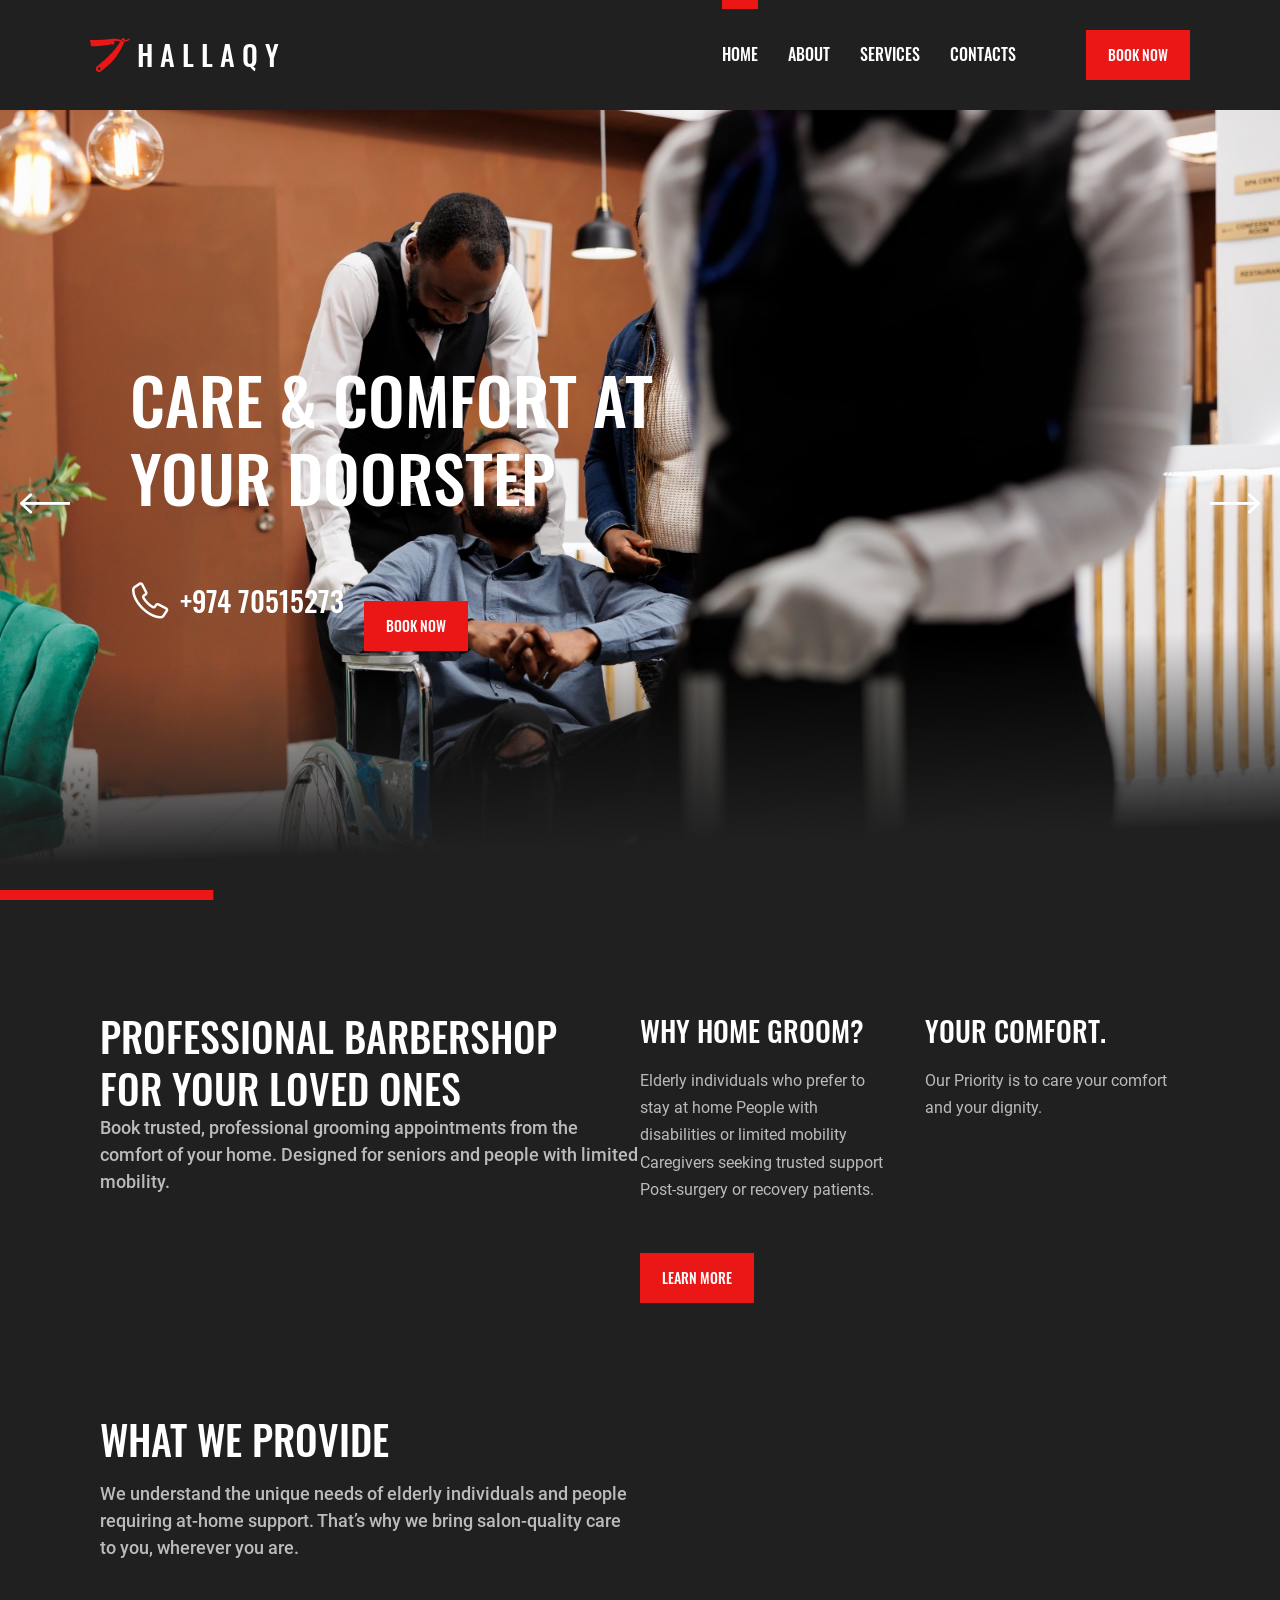
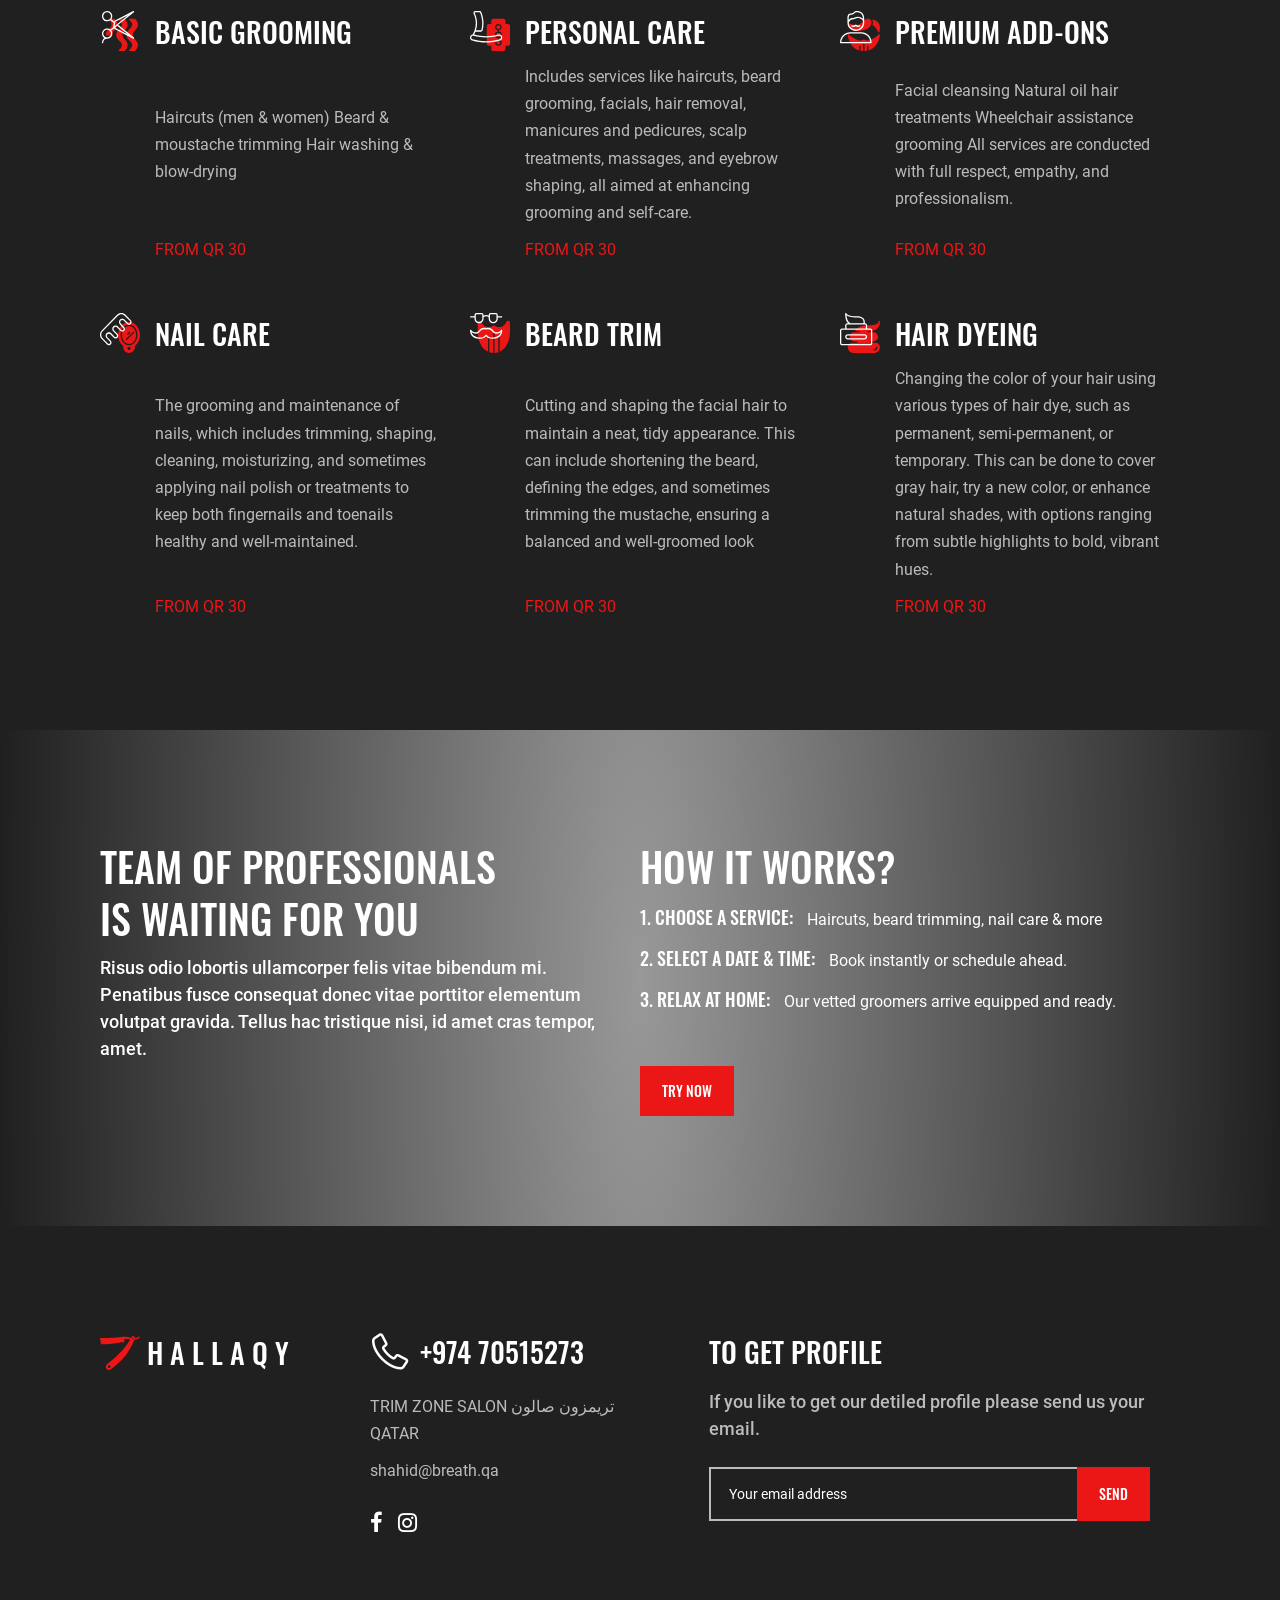
==== commit d82c1010: "Update index.html" ====
--- a/index.html
+++ b/index.html
@@ -92,12 +92,12 @@
             <section class="hero d-flex">
                 <div class="hero_slider">
                     <div class="hero_slider-wrapper swiper-wrapper">
-                        <div class="hero_slider-slide swiper-slide" data-bg="img/placeholder1.jpg"></div>
-                        <div class="hero_slider-slide swiper-slide" data-bg="img/placeholder2.jpg"></div>
-                        <div class="hero_slider-slide swiper-slide" data-bg="img/placeholder3.jpg"></div>
-                        <div class="hero_slider-slide swiper-slide" data-bg="img/placeholder1.jpg"></div>
-                        <div class="hero_slider-slide swiper-slide" data-bg="img/placeholder2.jpg"></div>
-                        <div class="hero_slider-slide swiper-slide" data-bg="img/placeholder4.jpg"></div>
+                        <div class="hero_slider-slide swiper-slide" data-bg="img/placeholder1.jpeg"></div>
+                        <div class="hero_slider-slide swiper-slide" data-bg="img/placeholder2.jpeg"></div>
+                        <div class="hero_slider-slide swiper-slide" data-bg="img/placeholder3.jpeg"></div>
+                        <div class="hero_slider-slide swiper-slide" data-bg="img/placeholder1.jpeg"></div>
+                        <div class="hero_slider-slide swiper-slide" data-bg="img/placeholder2.jpeg"></div>
+                        <div class="hero_slider-slide swiper-slide" data-bg="img/placeholder4.jpeg"></div>
                     </div>
                     <div class="hero_slider-pagination swiper-pagination"></div>
                     <div class="hero_slider-controls d-none d-md-flex justify-content-between">
